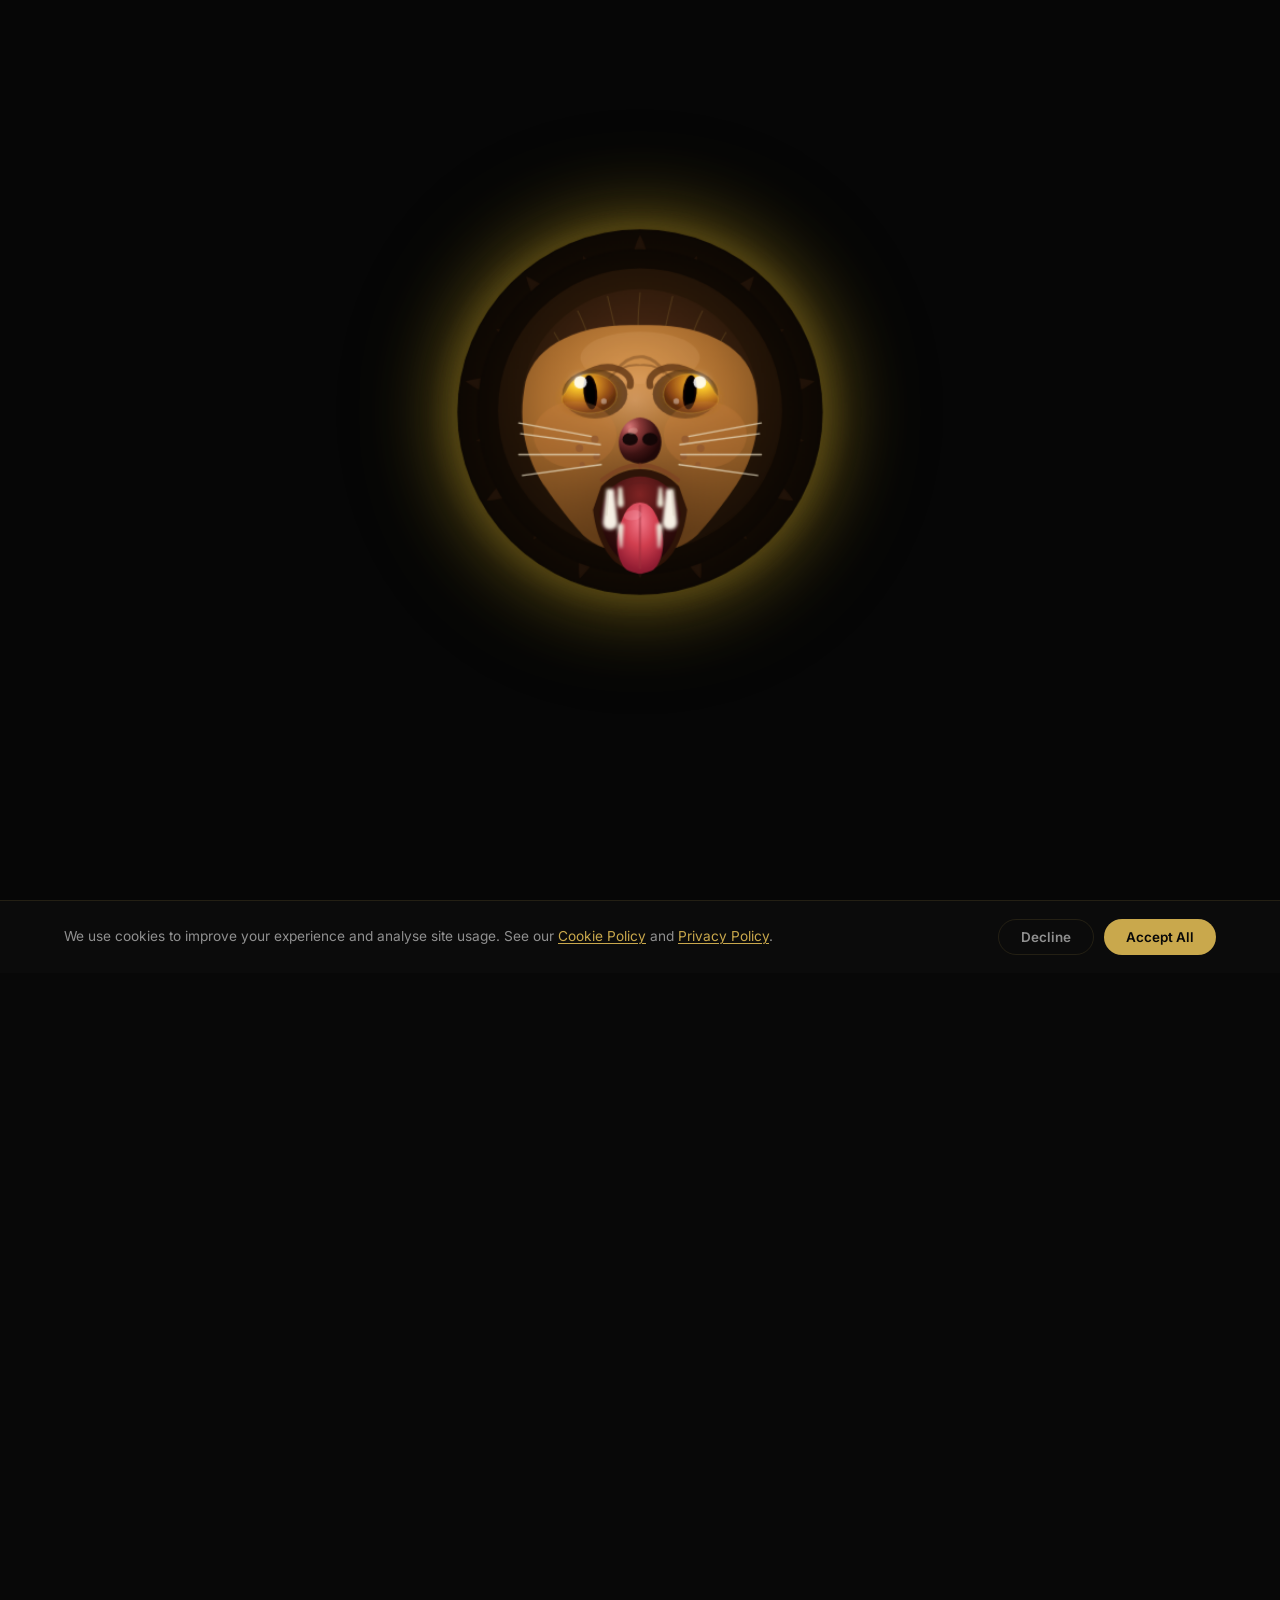
==== index.html @ fd982fbf "Replace loader with GSAP-animated SVG lion illustration - New 500×500 SVG lion: almond-shaped eyes w" ====
﻿<!DOCTYPE html>
<html lang="en">
<head>
  <meta charset="UTF-8"/>
  <meta name="viewport" content="width=device-width, initial-scale=1.0"/>
  <meta name="description" content="Leone Nero S.r.l. — Premium software house. We build desktop software, mobile apps, and games that define the digital frontier."/>
  <meta name="keywords" content="Leone Nero, software company, mobile apps, games, desktop software, Italy"/>
  <meta name="author" content="Leone Nero S.r.l."/>
  <meta property="og:title"        content="Leone Nero S.r.l. — Software · Apps · Games"/>
  <meta property="og:description"  content="We build software that roars. Desktop, mobile, and game releases."/>
  <meta property="og:type"         content="website"/>
  <meta property="og:image"        content="og-image.svg"/>
  <meta property="og:image:width"  content="1200"/>
  <meta property="og:image:height" content="630"/>
  <meta name="twitter:card"        content="summary_large_image"/>
  <meta name="twitter:title"       content="Leone Nero S.r.l. — Software · Apps · Games"/>
  <meta name="twitter:description" content="We build software that roars."/>
  <meta name="twitter:image"       content="og-image.svg"/>

  <title>Leone Nero S.r.l. — Software · Apps · Games</title>

  <link rel="preconnect" href="https://fonts.googleapis.com"/>
  <link rel="preconnect" href="https://fonts.gstatic.com" crossorigin/>
  <link href="https://fonts.googleapis.com/css2?family=Playfair+Display:wght@400;600;700;900&family=Inter:wght@300;400;500;600;700&display=swap" rel="stylesheet"/>

  <link rel="stylesheet" href="css/style.css"/>

  <!-- Favicon -->
  <link rel="icon" type="image/svg+xml" href="favicon.svg"/>
  <link rel="icon" type="image/svg+xml" sizes="any" href="favicon.svg"/>
</head>
<body>

<!-- LOADER -->
<div id="loader" role="status" aria-label="Loading Leone Nero">

  <svg class="loader-lion" viewBox="0 0 500 500" xmlns="http://www.w3.org/2000/svg" aria-hidden="true">
    <defs>
      <!-- Glow filters -->
      <filter id="lf-eye-glow" x="-80%" y="-80%" width="260%" height="260%">
        <feGaussianBlur stdDeviation="4.5" result="b"/>
        <feMerge><feMergeNode in="b"/><feMergeNode in="SourceGraphic"/></feMerge>
      </filter>
      <filter id="lf-soft" x="-25%" y="-25%" width="150%" height="150%">
        <feGaussianBlur stdDeviation="2"/>
      </filter>

      <!-- Gradients -->
      <radialGradient id="lf-aura" cx="50%" cy="50%" r="50%">
        <stop offset="0%"   stop-color="#c9a84c" stop-opacity="0.38"/>
        <stop offset="100%" stop-color="#c9a84c" stop-opacity="0"/>
      </radialGradient>
      <radialGradient id="lf-mane1" cx="50%" cy="50%" r="52%">
        <stop offset="50%"  stop-color="#1c1005"/>
        <stop offset="100%" stop-color="#0c0703"/>
      </radialGradient>
      <radialGradient id="lf-mane2" cx="50%" cy="44%" r="54%">
        <stop offset="0%"   stop-color="#3c2212"/>
        <stop offset="62%"  stop-color="#2a1808"/>
        <stop offset="100%" stop-color="#1c1006"/>
      </radialGradient>
      <radialGradient id="lf-mane3" cx="50%" cy="42%" r="55%">
        <stop offset="0%"   stop-color="#5e3418"/>
        <stop offset="54%"  stop-color="#3e2210"/>
        <stop offset="100%" stop-color="#261608"/>
      </radialGradient>
      <radialGradient id="lf-face" cx="48%" cy="33%" r="62%">
        <stop offset="0%"   stop-color="#dfa264"/>
        <stop offset="28%"  stop-color="#ca8840"/>
        <stop offset="65%"  stop-color="#a86c2e"/>
        <stop offset="100%" stop-color="#7e5020"/>
      </radialGradient>
      <radialGradient id="lf-face-bot" cx="50%" cy="78%" r="55%">
        <stop offset="0%"   stop-color="rgba(20,5,0,0.68)"/>
        <stop offset="100%" stop-color="rgba(20,5,0,0)"/>
      </radialGradient>
      <radialGradient id="lf-el" cx="30%" cy="26%" r="74%" gradientUnits="objectBoundingBox">
        <stop offset="0%"   stop-color="#ffea5a"/>
        <stop offset="20%"  stop-color="#f5c02a"/>
        <stop offset="52%"  stop-color="#ca821e"/>
        <stop offset="82%"  stop-color="#8e4816"/>
        <stop offset="100%" stop-color="#602e0c"/>
      </radialGradient>
      <radialGradient id="lf-er" cx="70%" cy="26%" r="74%" gradientUnits="objectBoundingBox">
        <stop offset="0%"   stop-color="#ffea5a"/>
        <stop offset="20%"  stop-color="#f5c02a"/>
        <stop offset="52%"  stop-color="#ca821e"/>
        <stop offset="82%"  stop-color="#8e4816"/>
        <stop offset="100%" stop-color="#602e0c"/>
      </radialGradient>
      <radialGradient id="lf-nose" cx="26%" cy="20%" r="80%">
        <stop offset="0%"   stop-color="#d87878"/>
        <stop offset="30%"  stop-color="#8c3a3a"/>
        <stop offset="72%"  stop-color="#3e1414"/>
        <stop offset="100%" stop-color="#200808"/>
      </radialGradient>
      <radialGradient id="lf-mouth" cx="50%" cy="20%" r="76%">
        <stop offset="0%"   stop-color="#802424"/>
        <stop offset="55%"  stop-color="#3c1010"/>
        <stop offset="100%" stop-color="#1e0606"/>
      </radialGradient>
      <radialGradient id="lf-tongue" cx="50%" cy="26%" r="70%">
        <stop offset="0%"   stop-color="#f47a8a"/>
        <stop offset="50%"  stop-color="#d24050"/>
        <stop offset="100%" stop-color="#901c32"/>
      </radialGradient>

      <!-- Single spike template centred on (0,0), tip pointing up -->
      <path id="ln-sp" d="M0,-196 C-11,-174 -15,-148 0,-122 C15,-148 11,-174 0,-196 Z"/>
      <!-- Shorter alternate spike -->
      <path id="ln-sp2" d="M0,-184 C-9,-164 -12,-140 0,-116 C12,-140 9,-164 0,-184 Z"/>
    </defs>

    <!-- ── AURA ── -->
    <ellipse class="ln-aura" cx="250" cy="252" rx="238" ry="230" fill="url(#lf-aura)"/>

    <!-- ── MANE OUTER DARK ── -->
    <circle class="ln-md" cx="250" cy="250" r="202" fill="url(#lf-mane1)"/>

    <!-- ── SPIKES (18 × alternating tall/short) ── -->
    <g class="ln-spikes" fill="#201208">
      <use href="#ln-sp"  transform="translate(250,250) rotate(0)"/>
      <use href="#ln-sp2" transform="translate(250,250) rotate(20)"/>
      <use href="#ln-sp"  transform="translate(250,250) rotate(40)"/>
      <use href="#ln-sp2" transform="translate(250,250) rotate(60)"/>
      <use href="#ln-sp"  transform="translate(250,250) rotate(80)"/>
      <use href="#ln-sp2" transform="translate(250,250) rotate(100)"/>
      <use href="#ln-sp"  transform="translate(250,250) rotate(120)"/>
      <use href="#ln-sp2" transform="translate(250,250) rotate(140)"/>
      <use href="#ln-sp"  transform="translate(250,250) rotate(160)"/>
      <use href="#ln-sp2" transform="translate(250,250) rotate(180)"/>
      <use href="#ln-sp"  transform="translate(250,250) rotate(200)"/>
      <use href="#ln-sp2" transform="translate(250,250) rotate(220)"/>
      <use href="#ln-sp"  transform="translate(250,250) rotate(240)"/>
      <use href="#ln-sp2" transform="translate(250,250) rotate(260)"/>
      <use href="#ln-sp"  transform="translate(250,250) rotate(280)"/>
      <use href="#ln-sp2" transform="translate(250,250) rotate(300)"/>
      <use href="#ln-sp"  transform="translate(250,250) rotate(320)"/>
      <use href="#ln-sp2" transform="translate(250,250) rotate(340)"/>
    </g>

    <!-- ── MANE LAYERS ── -->
    <circle class="ln-mb" cx="250" cy="250" r="180" fill="url(#lf-mane1)"/>
    <circle class="ln-mm" cx="250" cy="248" r="157" fill="url(#lf-mane2)"/>
    <circle class="ln-mi" cx="250" cy="246" r="132" fill="url(#lf-mane3)"/>

    <!-- Mane fur strokes -->
    <g opacity="0.2" stroke="#c9a84c" stroke-width="1.2" fill="none" stroke-linecap="round">
      <path d="M250,118 C249,131 247,146 248,158"/><path d="M286,122 C283,135 279,150 277,162"/>
      <path d="M319,138 C313,150 307,164 305,176"/><path d="M345,162 C338,173 331,187 330,200"/>
      <path d="M214,122 C217,135 221,150 223,162"/><path d="M181,138 C187,150 193,164 195,176"/>
      <path d="M155,162 C162,173 169,186 170,199"/>
    </g>

    <!-- ── FACE ── -->
    <path class="ln-face"
      d="M250,154 C320,151 372,178 378,224 C386,272 371,310 354,334 C342,352 326,372 313,386 C301,397 280,407 250,407 C220,407 199,397 187,386 C174,372 158,352 146,334 C129,310 114,272 122,224 C128,178 180,151 250,154 Z"
      fill="url(#lf-face)"/>
    <!-- Face bottom shadow -->
    <path
      d="M250,154 C320,151 372,178 378,224 C386,272 371,310 354,334 C342,352 326,372 313,386 C301,397 280,407 250,407 C220,407 199,397 187,386 C174,372 158,352 146,334 C129,310 114,272 122,224 C128,178 180,151 250,154 Z"
      fill="url(#lf-face-bot)" opacity="0.65"/>
    <!-- Forehead highlight -->
    <ellipse cx="250" cy="190" rx="66" ry="29" fill="#e8b07c" opacity="0.17"/>

    <!-- ── ROAR WRINKLES ── -->
    <g fill="none" stroke="#7c4e24" stroke-linecap="round" opacity="0.5">
      <path d="M224,204 C232,193 243,188 254,189 C264,191 272,198 276,206" stroke-width="3.5"/>
      <path d="M215,213 C225,202 237,197 249,198" stroke-width="2.2"/>
      <path d="M285,213 C275,202 263,197 251,198" stroke-width="2.2"/>
    </g>

    <!-- ── BROW RIDGES ── -->
    <path d="M178,218 C191,203 210,198 224,202 C236,206 241,213 239,221"
          fill="none" stroke="#6a3e1a" stroke-width="7.5" stroke-linecap="round" opacity="0.88"/>
    <path d="M322,218 C309,203 290,198 276,202 C264,206 259,213 261,221"
          fill="none" stroke="#6a3e1a" stroke-width="7.5" stroke-linecap="round" opacity="0.88"/>

    <!-- ── EYE SOCKETS ── -->
    <ellipse cx="200" cy="230" rx="36" ry="27" fill="#4e2e16" opacity="0.72"/>
    <ellipse cx="300" cy="230" rx="36" ry="27" fill="#4e2e16" opacity="0.72"/>

    <!-- ── LEFT EYE (almond) ── -->
    <g class="ln-eye-l" filter="url(#lf-eye-glow)">
      <path d="M168,228 C175,211 189,205 204,209 C220,213 228,226 222,239 C215,250 197,254 180,249 C163,244 160,236 168,228 Z"
            fill="url(#lf-el)"/>
      <ellipse cx="195" cy="228" rx="7.5" ry="19" fill="#080300" transform="rotate(-6,195,228)"/>
      <ellipse cx="195" cy="228" rx="4.5" ry="15" fill="#040100" transform="rotate(-6,195,228)"/>
      <path d="M168,228 C175,211 189,205 204,209 C220,213 228,226 222,239 C215,250 197,254 180,249 C163,244 160,236 168,228 Z"
            fill="none" stroke="#ffd848" stroke-width="0.8" opacity="0.35"/>
      <circle cx="184" cy="217" r="7" fill="rgba(255,255,255,0.86)"/>
      <circle cx="210" cy="238" r="3.2" fill="rgba(255,255,255,0.38)"/>
    </g>

    <!-- ── RIGHT EYE (almond) ── -->
    <g class="ln-eye-r" filter="url(#lf-eye-glow)">
      <path d="M332,228 C325,211 311,205 296,209 C280,213 272,226 278,239 C285,250 303,254 320,249 C337,244 340,236 332,228 Z"
            fill="url(#lf-er)"/>
      <ellipse cx="305" cy="228" rx="7.5" ry="19" fill="#080300" transform="rotate(6,305,228)"/>
      <ellipse cx="305" cy="228" rx="4.5" ry="15" fill="#040100" transform="rotate(6,305,228)"/>
      <path d="M332,228 C325,211 311,205 296,209 C280,213 272,226 278,239 C285,250 303,254 320,249 C337,244 340,236 332,228 Z"
            fill="none" stroke="#ffd848" stroke-width="0.8" opacity="0.35"/>
      <circle cx="316" cy="217" r="7" fill="rgba(255,255,255,0.86)"/>
      <circle cx="290" cy="238" r="3.2" fill="rgba(255,255,255,0.38)"/>
    </g>

    <!-- ── CHEEK POUCHES ── -->
    <ellipse cx="178" cy="275" rx="46" ry="37" fill="#cc8040" opacity="0.26"/>
    <ellipse cx="322" cy="275" rx="46" ry="37" fill="#cc8040" opacity="0.26"/>

    <!-- Whisker follicle spots -->
    <g fill="#8e5630" opacity="0.68">
      <circle cx="200" cy="280" r="4.2"/><circle cx="183" cy="290" r="4.2"/>
      <circle cx="202" cy="299" r="3.8"/><circle cx="186" cy="308" r="3"/>
      <circle cx="300" cy="280" r="4.2"/><circle cx="317" cy="290" r="4.2"/>
      <circle cx="298" cy="299" r="3.8"/><circle cx="314" cy="308" r="3"/>
    </g>

    <!-- ── NOSE ── -->
    <path class="ln-nose"
      d="M228,274 C232,263 239,257 250,256 C261,257 268,263 272,274 C276,285 272,297 266,302 C261,305 250,308 250,308 C250,308 239,305 234,302 C228,297 224,285 228,274 Z"
      fill="url(#lf-nose)"/>
    <ellipse cx="239" cy="280" rx="8.5" ry="7" fill="#120606" opacity="0.96"/>
    <ellipse cx="261" cy="280" rx="8.5" ry="7" fill="#120606" opacity="0.96"/>
    <ellipse cx="242" cy="271" rx="5.5" ry="3.5" fill="rgba(255,220,200,0.26)" transform="rotate(-10,242,271)"/>

    <!-- ── PHILTRUM ── -->
    <line x1="250" y1="308" x2="250" y2="325" stroke="#8a4426" stroke-width="3.2" stroke-linecap="round" opacity="0.58"/>

    <!-- ── UPPER LIP ── -->
    <path d="M208,325 C224,313 238,308 250,309 C262,308 276,313 292,325"
          fill="none" stroke="#7e4222" stroke-width="4.8" stroke-linecap="round" opacity="0.68"/>

    <!-- ── JAW (outer) ── -->
    <path class="ln-jaw"
      d="M207,332 C218,320 233,313 250,313 C267,313 282,320 293,332 L302,358 C299,384 289,408 274,418 C267,424 250,428 250,428 C250,428 233,424 226,418 C211,408 201,384 198,358 Z"
      fill="#2e1408"/>

    <!-- Mouth interior -->
    <path
      d="M213,339 C224,327 236,321 250,321 C264,321 276,327 287,339 L295,362 C292,385 283,406 268,415 C263,418 250,422 250,422 C250,422 237,418 232,415 C217,406 208,385 205,362 Z"
      fill="url(#lf-mouth)"/>

    <!-- Palate ridge -->
    <path d="M220,341 C228,333 238,328 250,328 C262,328 272,333 280,341"
          fill="none" stroke="#601e1e" stroke-width="2" opacity="0.52"/>

    <!-- ── UPPER TEETH ── -->
    <path class="ln-tooth" d="M213,335 L209,372 C209,377 212.5,380 217,380 C221.5,380 225,377 225,372 L221,335 Z" fill="#f6f0e4" filter="url(#lf-soft)"/>
    <line x1="215" y1="337" x2="213" y2="364" stroke="#d8d0bc" stroke-width="1.8" stroke-linecap="round" opacity="0.5"/>
    <path class="ln-tooth" d="M226,333 L225,351 C225,354 226.5,355.5 228.5,355.5 C230.5,355.5 232,354 232,351 L230,333 Z" fill="#eeead8" filter="url(#lf-soft)"/>
    <path class="ln-tooth" d="M274,333 L276,351 C276,354 274.5,355.5 272.5,355.5 C270.5,355.5 269,354 269,351 L271,333 Z" fill="#eeead8" filter="url(#lf-soft)"/>
    <path class="ln-tooth" d="M287,335 L291,372 C291,377 287.5,380 283,380 C278.5,380 275,377 275,372 L279,335 Z" fill="#f6f0e4" filter="url(#lf-soft)"/>
    <line x1="285" y1="337" x2="287" y2="364" stroke="#d8d0bc" stroke-width="1.8" stroke-linecap="round" opacity="0.5"/>

    <!-- ── TONGUE ── -->
    <path class="ln-tongue"
      d="M227,378 C232,360 239,350 250,350 C261,350 268,360 273,378 C279,398 273,418 265,424 C260,427 250,429 250,429 C250,429 240,427 235,424 C227,418 221,398 227,378 Z"
      fill="url(#lf-tongue)"/>
    <line x1="250" y1="354" x2="250" y2="422" stroke="#a02e3c" stroke-width="3" stroke-linecap="round" opacity="0.48"/>
    <ellipse cx="242" cy="364" rx="10" ry="5.5" fill="rgba(255,190,205,0.22)" transform="rotate(-8,242,364)"/>

    <!-- ── LOWER TEETH ── -->
    <path class="ln-tooth" d="M228,400 L225,376 C225,374 226.5,373 228.5,373 C230.5,373 232,374 232,376 L230,400 Z" fill="#ece6d8" opacity="0.88" filter="url(#lf-soft)"/>
    <path class="ln-tooth" d="M272,400 L275,376 C275,374 273.5,373 271.5,373 C269.5,373 268,374 268,376 L270,400 Z" fill="#ece6d8" opacity="0.88" filter="url(#lf-soft)"/>

    <!-- ── WHISKERS ── -->
    <g class="ln-whiskers" stroke="rgba(238,228,202,0.74)" stroke-width="1.6" stroke-linecap="round" fill="none">
      <line x1="206" y1="286" x2="118" y2="274"/>
      <line x1="205" y1="297" x2="116" y2="297"/>
      <line x1="207" y1="308" x2="120" y2="320"/>
      <line x1="196" y1="277" x2="116" y2="262"/>
      <line x1="294" y1="286" x2="382" y2="274"/>
      <line x1="295" y1="297" x2="384" y2="297"/>
      <line x1="293" y1="308" x2="380" y2="320"/>
      <line x1="304" y1="277" x2="384" y2="262"/>
    </g>
  </svg>

  <div class="loader-brand" aria-hidden="true">
    <span class="loader-brand-name">LEONE NERO</span>
    <span class="loader-brand-srl">S &nbsp;&middot;&nbsp; R &nbsp;&middot;&nbsp; L &nbsp;&middot;</span>
  </div>

</div>
<!-- COOKIE CONSENT BANNER -->
<div id="cookie-banner" role="dialog" aria-label="Cookie consent">
  <p class="cb-text" data-i18n-key="cookie.text" data-i18n-html>
    We use cookies to improve your experience and analyse site usage. See our
    <a href="cookies.html">Cookie Policy</a> and <a href="privacy.html">Privacy Policy</a>.
  </p>
  <div class="cb-actions">
    <button class="cb-btn cb-decline" id="cb-decline" data-i18n-key="cookie.decline">Decline</button>
    <button class="cb-btn cb-accept"  id="cb-accept"  data-i18n-key="cookie.accept">Accept All</button>
  </div>
</div>

<!-- SITE WRAPPER -->
<div id="site-wrap">

  <!-- NAVBAR -->
  <nav id="navbar" role="navigation" aria-label="Main navigation">
    <a href="index.html" class="nav-logo" aria-label="Leone Nero home">
      <svg class="nav-logo-icon" viewBox="0 0 80 80" fill="none" xmlns="http://www.w3.org/2000/svg" aria-hidden="true">
        <g fill="#c9a84c" opacity="0.85">
          <polygon points="40,4  36,20 40,17 44,20"/>
          <polygon points="58,8  50,22 53,19 56,22"/>
          <polygon points="71,21 58,30 60,27 63,30"/>
          <polygon points="76,38 61,40 63,43 60,46"/>
          <polygon points="71,56 59,50 60,54 57,57"/>
          <polygon points="57,68 50,55 53,58 50,61"/>
          <polygon points="40,72 36,56 40,59 44,56"/>
          <polygon points="23,68 30,55 27,58 30,61"/>
          <polygon points="9,56  21,50 20,54 17,57"/>
          <polygon points="4,38  19,40 17,43 20,46"/>
          <polygon points="9,21  22,30 20,27 17,30"/>
          <polygon points="22,8  30,22 27,19 24,22"/>
        </g>
        <circle cx="40" cy="40" r="26" fill="#1a1005"/>
        <ellipse cx="40" cy="42" rx="20" ry="22" fill="#231506"/>
        <ellipse cx="33" cy="37" rx="4.5" ry="3.5" fill="#c9a84c"/>
        <ellipse cx="47" cy="37" rx="4.5" ry="3.5" fill="#c9a84c"/>
        <ellipse cx="33" cy="37" rx="2.2" ry="3.0" fill="#080400"/>
        <ellipse cx="47" cy="37" rx="2.2" ry="3.0" fill="#080400"/>
        <circle  cx="32" cy="36" r="1"   fill="rgba(255,255,255,0.5)"/>
        <circle  cx="46" cy="36" r="1"   fill="rgba(255,255,255,0.5)"/>
        <path d="M37,47 C38,44 42,44 43,47 C44,50 42,52 40,52 C38,52 36,50 37,47Z" fill="#1e0800"/>
        <path d="M32,54 C35,60 45,60 48,54 L46,52 C43,57 37,57 34,52 Z" fill="#0a0000"/>
        <path d="M35,53 L36,58 L38,53" fill="rgba(235,230,215,0.9)"/>
        <path d="M42,53 L43,58 L45,53" fill="rgba(235,230,215,0.9)"/>
        <circle cx="40" cy="40" r="26" fill="none" stroke="#c9a84c" stroke-width="0.8" opacity="0.3"/>
      </svg>
      <div class="nav-logo-text">
        <span class="nav-logo-name">LEONE NERO</span>
        <span class="nav-logo-srl">S.r.l.</span>
      </div>
    </a>

    <ul class="nav-links" role="list">
      <li><a href="#hero"     data-i18n-key="nav.home">Home</a></li>
      <li><a href="#services" data-i18n-key="nav.services">Services</a></li>
      <li><a href="#projects" data-i18n-key="nav.projects">Projects</a></li>
      <li><a href="#about"    data-i18n-key="nav.about">About</a></li>
      <li><a href="#contact" class="btn-nav-cta" data-i18n-key="nav.contact.cta">Contact Us</a></li>
    </ul>

    <button id="lang-toggle" class="lang-toggle" aria-label="Switch language">
      <span class="lang-flag" aria-hidden="true">🌐</span>
      <span class="lang-label">IT</span>
    </button>

    <button id="nav-burger" class="nav-burger" aria-label="Toggle menu" aria-expanded="false">
      <span></span><span></span><span></span>
    </button>
  </nav>

  <!-- Mobile nav -->
  <nav id="mobile-nav" aria-label="Mobile navigation">
    <a href="#hero"     data-i18n-key="nav.home">Home</a>
    <a href="#services" data-i18n-key="nav.services">Services</a>
    <a href="#projects" data-i18n-key="nav.projects">Projects</a>
    <a href="#about"    data-i18n-key="nav.about">About</a>
    <a href="#contact"  data-i18n-key="nav.contact.cta">Contact Us</a>
  </nav>

  <!-- ================================================================
       HERO
  ================================================================ -->
  <section id="hero" aria-label="Hero">
    <div class="hero-grid-bg" aria-hidden="true"></div>
    <div class="hero-glow-bg"  aria-hidden="true"></div>

    <div class="hero-badge">
      <span class="hero-badge-dot" aria-hidden="true"></span>
      <span data-i18n-key="hero.badge">Crafting the Future of Software</span>
    </div>

    <h1 class="hero-title">
      <span data-i18n-key="hero.line1">We Build Software</span><br/>
      <span class="gold-text" data-i18n-key="hero.line2">That Roars.</span>
    </h1>

    <p class="hero-sub" data-i18n-key="hero.sub">
      Leone Nero S.r.l. delivers precision-engineered desktop software, mobile
      applications, and immersive mobile games — products that leave a mark.
    </p>

    <div class="hero-btns">
      <a href="#projects" class="btn btn-primary">
        <span data-i18n-key="hero.btn.work">View Our Work</span>
        <svg width="16" height="16" viewBox="0 0 24 24" fill="none" stroke="currentColor" stroke-width="2.5"><path d="M5 12h14M12 5l7 7-7 7"/></svg>
      </a>
      <a href="#contact" class="btn btn-outline" data-i18n-key="hero.btn.contact">Get in Touch</a>
    </div>

    <div class="hero-scroll" aria-hidden="true">
      <div class="hero-scroll-line"></div>
      <span data-i18n-key="hero.scroll">Scroll</span>
    </div>
  </section>

  <!-- ================================================================
       STATS
  ================================================================ -->
  <section id="stats" class="section" aria-label="Company statistics">
    <div class="stats-row">
      <div class="stat-item reveal delay-1">
        <span class="stat-num" data-target="7">0</span>
        <span class="stat-lbl" data-i18n-key="stats.products">Products Released</span>
      </div>
      <div class="stat-item reveal delay-2">
        <span class="stat-num" data-target="200000">0</span>
        <span class="stat-lbl" data-i18n-key="stats.users">Active Users</span>
      </div>
      <div class="stat-item reveal delay-3">
        <span class="stat-num" data-target="4.8">0</span>
        <span class="stat-lbl" data-i18n-key="stats.rating">Average App Rating</span>
      </div>
      <div class="stat-item reveal delay-4">
        <span class="stat-num" data-target="3">0</span>
        <span class="stat-lbl" data-i18n-key="stats.years">Years of Excellence</span>
      </div>
    </div>
  </section>

  <!-- ================================================================
       SERVICES
  ================================================================ -->
  <section id="services" class="section" aria-labelledby="services-title">
    <div class="section-inner">
      <div class="section-header">
        <p class="s-label" data-i18n-key="svc.label">What We Do</p>
        <h2 id="services-title" class="s-title" data-i18n-key="svc.title">Built With Purpose.<br/>Shipped With Pride.</h2>
        <p class="s-desc" data-i18n-key="svc.desc">From enterprise desktop suites to hit mobile games — we cover the full spectrum of modern software.</p>
        <div class="s-rule"></div>
      </div>

      <div class="services-grid">
        <div class="service-card reveal delay-1">
          <div class="service-ico" aria-hidden="true">🖥️</div>
          <h3 class="service-title" data-i18n-key="svc.desktop.title">Desktop Software</h3>
          <p class="service-desc" data-i18n-key="svc.desktop.desc">High-performance native applications for Windows and macOS. We engineer productivity tools, security suites, and professional utilities built to enterprise standards.</p>
        </div>
        <div class="service-card reveal delay-2">
          <div class="service-ico" aria-hidden="true">📱</div>
          <h3 class="service-title" data-i18n-key="svc.mobile.title">Mobile Applications</h3>
          <p class="service-desc" data-i18n-key="svc.mobile.desc">Beautiful, fast iOS and Android apps from scratch. We handle design, engineering, and App Store / Google Play submission — end to end.</p>
        </div>
        <div class="service-card reveal delay-3">
          <div class="service-ico" aria-hidden="true">🎮</div>
          <h3 class="service-title" data-i18n-key="svc.games.title">Mobile Games</h3>
          <p class="service-desc" data-i18n-key="svc.games.desc">Immersive mobile gaming experiences with polished visuals, tight mechanics, and live-ops support. We build games people actually play.</p>
        </div>
        <div class="service-card reveal delay-4">
          <div class="service-ico" aria-hidden="true">☁️</div>
          <h3 class="service-title" data-i18n-key="svc.cloud.title">Cloud &amp; Backend</h3>
          <p class="service-desc" data-i18n-key="svc.cloud.desc">Scalable API infrastructure, cloud deployments, and backend systems that power our products and client platforms around the clock.</p>
        </div>
        <div class="service-card reveal delay-5">
          <div class="service-ico" aria-hidden="true">🔐</div>
          <h3 class="service-title" data-i18n-key="svc.security.title">Security Software</h3>
          <p class="service-desc" data-i18n-key="svc.security.desc">Enterprise-grade data protection tools — encryption, access control, and compliance dashboards built to the strictest industry standards.</p>
        </div>
        <div class="service-card reveal delay-6">
          <div class="service-ico" aria-hidden="true">🚀</div>
          <h3 class="service-title" data-i18n-key="svc.consult.title">Software Consulting</h3>
          <p class="service-desc" data-i18n-key="svc.consult.desc">Architecture audits, performance optimization, and strategic roadmap planning for teams that demand the highest quality deliverables.</p>
        </div>
      </div>
    </div>
  </section>

  <!-- ================================================================
       PROJECTS
  ================================================================ -->
  <section id="projects" class="section" aria-labelledby="projects-title">
    <div class="section-inner">
      <div class="section-header">
        <p class="s-label" data-i18n-key="proj.label">Our Portfolio</p>
        <h2 id="projects-title" class="s-title" data-i18n-key="proj.title">Products We've Shipped</h2>
        <p class="s-desc" data-i18n-key="proj.desc">Click any project to explore — real products, real users, real impact.</p>
        <div class="s-rule"></div>
      </div>

      <div class="projects-grid">

        <!-- KAIROS -->
        <article class="project-card reveal delay-1">
          <div class="app-card-header" style="background:linear-gradient(135deg,#0a0520 0%,#1a0a42 100%)">
            <div class="app-header-glow" aria-hidden="true"></div>
            <div class="app-header-lines" aria-hidden="true"></div>
            <a href="https://github.com/markusmuellner13-gif/KAIROS" target="_blank" rel="noopener" class="app-icon-btn" aria-label="Open KAIROS on GitHub">
              <div class="app-icon" style="background:linear-gradient(135deg,#2a1060,#5530a0)">
                <svg width="46" height="46" viewBox="0 0 48 48" fill="none" aria-hidden="true">
                  <circle cx="24" cy="24" r="19" fill="none" stroke="rgba(136,85,255,0.45)" stroke-width="1.2"/>
                  <path d="M6 24 Q24 10 42 24 Q24 38 6 24Z" fill="rgba(136,85,255,0.18)" stroke="#8855ff" stroke-width="1.4"/>
                  <circle cx="24" cy="24" r="7" fill="#8855ff" opacity="0.75"/>
                  <circle cx="24" cy="24" r="3.2" fill="#c9a84c"/>
                  <circle cx="24" cy="24" r="1.2" fill="white" opacity="0.9"/>
                  <line x1="3"  y1="24" x2="10" y2="24" stroke="#8855ff" stroke-width="1.5" stroke-linecap="round"/>
                  <line x1="38" y1="24" x2="45" y2="24" stroke="#8855ff" stroke-width="1.5" stroke-linecap="round"/>
                  <circle cx="3"  cy="24" r="1.8" fill="#8855ff"/>
                  <circle cx="45" cy="24" r="1.8" fill="#8855ff"/>
                </svg>
              </div>
            </a>
            <div class="app-plat-row">
              <span class="app-plat-badge">iOS</span>
              <span class="app-plat-badge">Android</span>
              <span class="app-plat-badge">Expo</span>
            </div>
          </div>
          <div class="project-body">
            <p class="project-cat" data-i18n-key="proj.kairos.cat">Mobile App</p>
            <h3 class="project-name">KAIROS</h3>
            <p class="project-desc" data-i18n-key="proj.kairos.desc">A full-featured personal assistant for your phone — dark, futuristic, and faith-aware. Built with React Native &amp; Expo with voice intelligence and a deeply personal UX.</p>
            <div class="project-tags">
              <span class="project-tag">React Native</span>
              <span class="project-tag">TypeScript</span>
              <span class="project-tag">Expo</span>
              <span class="project-tag">AI</span>
            </div>
            <div class="store-badges">
              <span class="store-badge store-badge--disabled" aria-label="App Store — Coming Soon">
                <svg class="store-badge-ico" viewBox="0 0 24 24" fill="currentColor" aria-hidden="true"><path d="M18.71 19.5c-.83 1.24-1.71 2.45-3.05 2.47-1.34.03-1.77-.79-3.29-.79-1.53 0-2 .77-3.27.82-1.31.05-2.3-1.32-3.14-2.53C4.25 17 2.94 12.45 4.7 9.39c.87-1.52 2.43-2.48 4.12-2.51 1.28-.02 2.5.87 3.29.87.78 0 2.26-1.07 3.8-.91.65.03 2.47.26 3.64 1.98-.09.06-2.17 1.28-2.15 3.81.03 3.02 2.65 4.03 2.68 4.04-.03.07-.42 1.44-1.38 2.83M13 3.5c.73-.83 1.94-1.46 2.94-1.5.13 1.17-.34 2.35-1.04 3.19-.69.85-1.83 1.51-2.95 1.42-.15-1.15.41-2.35 1.05-3.11z"/></svg>
                <div class="store-badge-text">
                  <span class="store-badge-sub" data-i18n-key="proj.store.soon">Coming Soon on</span>
                  <span class="store-badge-name">App Store</span>
                </div>
              </span>
              <span class="store-badge store-badge--disabled" aria-label="Google Play — Coming Soon">
                <svg class="store-badge-ico" viewBox="0 0 24 24" fill="currentColor" aria-hidden="true"><path d="M3.18 23.76c.29.17.62.24.95.2L15.5 12 4.13.04a1.5 1.5 0 00-.95.2C2.6.58 2.25 1.12 2.25 1.88v20.24c0 .76.35 1.3.93 1.64zm13.3-13.37l2.59 2.61-10.9 6.12 8.31-8.73zm2.37-4.56L5.76 2.72l8.93 8.93 3.75-2.81-.59-.01zm1.43 1.14L18.8 9.44l-1.2.9 1.2 1.66 2.48 2.5c.71-.52 1.2-1.26 1.2-2.03v-.5c0-.77-.49-1.51-1.2-2.03z"/></svg>
                <div class="store-badge-text">
                  <span class="store-badge-sub" data-i18n-key="proj.store.soon">Coming Soon on</span>
                  <span class="store-badge-name">Google Play</span>
                </div>
              </span>
            </div>
            <a href="https://github.com/markusmuellner13-gif/KAIROS" target="_blank" rel="noopener" class="project-cta-btn" aria-label="View KAIROS on GitHub">
              <span class="project-cta-ico" style="background:rgba(136,85,255,0.2)">
                <svg width="14" height="14" viewBox="0 0 24 24" fill="currentColor" aria-hidden="true"><path d="M12 2C6.477 2 2 6.484 2 12.017c0 4.425 2.865 8.18 6.839 9.504.5.092.682-.217.682-.483 0-.237-.008-.868-.013-1.703-2.782.605-3.369-1.343-3.369-1.343-.454-1.158-1.11-1.466-1.11-1.466-.908-.62.069-.608.069-.608 1.003.07 1.531 1.032 1.531 1.032.892 1.53 2.341 1.088 2.91.832.092-.647.35-1.088.636-1.338-2.22-.253-4.555-1.113-4.555-4.951 0-1.093.39-1.988 1.029-2.688-.103-.253-.446-1.272.098-2.65 0 0 .84-.27 2.75 1.026A9.564 9.564 0 0112 6.844c.85.004 1.705.115 2.504.337 1.909-1.296 2.747-1.027 2.747-1.027.546 1.379.202 2.398.1 2.651.64.7 1.028 1.595 1.028 2.688 0 3.848-2.339 4.695-4.566 4.943.359.309.678.92.678 1.855 0 1.338-.012 2.419-.012 2.747 0 .268.18.58.688.482A10.019 10.019 0 0022 12.017C22 6.484 17.522 2 12 2z"/></svg>
              </span>
              <span data-i18n-key="proj.cta.github">View on GitHub</span>
              <svg class="project-cta-arrow" width="14" height="14" viewBox="0 0 24 24" fill="none" stroke="currentColor" stroke-width="2.5" aria-hidden="true"><path d="M5 12h14M12 5l7 7-7 7"/></svg>
            </a>
          </div>
        </article>

        <!-- Crossword Universe -->
        <article class="project-card reveal delay-2">
          <div class="app-card-header" style="background:linear-gradient(135deg,#050e25 0%,#0d2060 100%)">
            <div class="app-header-glow" aria-hidden="true"></div>
            <div class="app-header-lines" aria-hidden="true"></div>
            <a href="https://crosswords-orcin-omega.vercel.app" target="_blank" rel="noopener" class="app-icon-btn" aria-label="Open Crossword Universe">
              <div class="app-icon" style="background:linear-gradient(135deg,#1040a0,#2868e8)">
                <svg width="46" height="46" viewBox="0 0 48 48" fill="none" aria-hidden="true">
                  <rect x="4"  y="4"  width="13" height="13" rx="2" fill="#2a5fcf"/>
                  <rect x="19" y="4"  width="10" height="13" rx="2" fill="#c9a84c"/>
                  <rect x="31" y="4"  width="13" height="13" rx="2" fill="#2a5fcf"/>
                  <rect x="4"  y="19" width="13" height="10" rx="2" fill="#c9a84c"/>
                  <rect x="19" y="19" width="10" height="10" rx="2" fill="#1c3f9a"/>
                  <rect x="31" y="19" width="13" height="10" rx="2" fill="#2a5fcf"/>
                  <rect x="4"  y="31" width="13" height="13" rx="2" fill="#2a5fcf"/>
                  <rect x="19" y="31" width="10" height="13" rx="2" fill="#2a5fcf"/>
                  <rect x="31" y="31" width="13" height="13" rx="2" fill="#c9a84c"/>
                </svg>
              </div>
            </a>
            <div class="app-plat-row">
              <span class="app-plat-badge">Web</span>
              <span class="app-plat-badge">EN · DE</span>
            </div>
          </div>
          <div class="project-body">
            <p class="project-cat" data-i18n-key="proj.cw.cat">Browser Game</p>
            <h3 class="project-name">Crossword Universe</h3>
            <p class="project-desc" data-i18n-key="proj.cw.desc">Solve crosswords in English and German with points and levels. A polished word-puzzle experience built with TypeScript and deployed on Vercel.</p>
            <div class="project-tags">
              <span class="project-tag">TypeScript</span>
              <span class="project-tag">Vercel</span>
              <span class="project-tag">Multilingual</span>
            </div>
            <a href="https://crosswords-orcin-omega.vercel.app" target="_blank" rel="noopener" class="project-cta-btn" aria-label="Play Crossword Universe">
              <span class="project-cta-ico" style="background:rgba(42,95,207,0.25)">
                <svg width="14" height="14" viewBox="0 0 24 24" fill="none" stroke="currentColor" stroke-width="2.5" aria-hidden="true"><path d="M18 13v6a2 2 0 01-2 2H5a2 2 0 01-2-2V8a2 2 0 012-2h6"/><polyline points="15 3 21 3 21 9"/><line x1="10" y1="14" x2="21" y2="3"/></svg>
              </span>
              <span data-i18n-key="proj.cta.play">Play Now</span>
              <svg class="project-cta-arrow" width="14" height="14" viewBox="0 0 24 24" fill="none" stroke="currentColor" stroke-width="2.5" aria-hidden="true"><path d="M5 12h14M12 5l7 7-7 7"/></svg>
            </a>
          </div>
        </article>

        <!-- HoopBlitz -->
        <article class="project-card reveal delay-3">
          <div class="app-card-header" style="background:linear-gradient(135deg,#1a0800 0%,#3a1800 100%)">
            <div class="app-header-glow" aria-hidden="true"></div>
            <div class="app-header-lines" aria-hidden="true"></div>
            <a href="https://markusmuellner13-gif.github.io/hoopblitz/" target="_blank" rel="noopener" class="app-icon-btn" aria-label="Play HoopBlitz">
              <div class="app-icon" style="background:linear-gradient(135deg,#c85020,#e87030)">
                <svg width="46" height="46" viewBox="0 0 48 48" aria-hidden="true">
                  <circle cx="24" cy="24" r="19" fill="#c85020"/>
                  <circle cx="24" cy="24" r="19" fill="none" stroke="#7a2e08" stroke-width="1.5"/>
                  <path d="M24 5v38M5 24h38" stroke="#7a2e08" stroke-width="1.5"/>
                  <path d="M14 7 Q5 24 14 41" fill="none" stroke="#7a2e08" stroke-width="1.5"/>
                  <path d="M34 7 Q43 24 34 41" fill="none" stroke="#7a2e08" stroke-width="1.5"/>
                  <circle cx="24" cy="24" r="3.5" fill="none" stroke="#7a2e08" stroke-width="1.2"/>
                </svg>
              </div>
            </a>
            <div class="app-plat-row">
              <span class="app-plat-badge">Browser</span>
              <span class="app-plat-badge">GitHub Pages</span>
            </div>
          </div>
          <div class="project-body">
            <p class="project-cat" data-i18n-key="proj.hoop.cat">Browser Game</p>
            <h3 class="project-name">HoopBlitz</h3>
            <p class="project-desc" data-i18n-key="proj.hoop.desc">Fast-paced basketball browser game built in JavaScript. Jump into the action directly from your browser — no install required. Hosted on GitHub Pages.</p>
            <div class="project-tags">
              <span class="project-tag">JavaScript</span>
              <span class="project-tag">HTML5 Canvas</span>
              <span class="project-tag">GitHub Pages</span>
            </div>
            <a href="https://markusmuellner13-gif.github.io/hoopblitz/" target="_blank" rel="noopener" class="project-cta-btn" aria-label="Play HoopBlitz">
              <span class="project-cta-ico" style="background:rgba(200,80,32,0.22)">
                <svg width="14" height="14" viewBox="0 0 24 24" fill="none" stroke="currentColor" stroke-width="2.5" aria-hidden="true"><polygon points="5 3 19 12 5 21 5 3"/></svg>
              </span>
              <span data-i18n-key="proj.cta.play">Play Now</span>
              <svg class="project-cta-arrow" width="14" height="14" viewBox="0 0 24 24" fill="none" stroke="currentColor" stroke-width="2.5" aria-hidden="true"><path d="M5 12h14M12 5l7 7-7 7"/></svg>
            </a>
          </div>
        </article>

        <!-- A-Karting-Game -->
        <article class="project-card reveal delay-4">
          <div class="app-card-header" style="background:linear-gradient(135deg,#150000 0%,#300808 100%)">
            <div class="app-header-glow" aria-hidden="true"></div>
            <div class="app-header-lines" aria-hidden="true"></div>
            <a href="https://github.com/markusmuellner13-gif/A-karting-Game" target="_blank" rel="noopener" class="app-icon-btn" aria-label="View A-Karting-Game on GitHub">
              <div class="app-icon" style="background:linear-gradient(135deg,#8a0808,#cf2020)">
                <svg width="46" height="46" viewBox="0 0 48 48" aria-hidden="true">
                  <rect x="4"  y="4"  width="10" height="8" fill="white" rx="1"/>
                  <rect x="14" y="4"  width="10" height="8" fill="#1a1a1a" rx="1"/>
                  <rect x="24" y="4"  width="10" height="8" fill="white" rx="1"/>
                  <rect x="34" y="4"  width="10" height="8" fill="#1a1a1a" rx="1"/>
                  <rect x="4"  y="12" width="10" height="8" fill="#1a1a1a" rx="1"/>
                  <rect x="14" y="12" width="10" height="8" fill="white" rx="1"/>
                  <rect x="24" y="12" width="10" height="8" fill="#1a1a1a" rx="1"/>
                  <rect x="34" y="12" width="10" height="8" fill="white" rx="1"/>
                  <path d="M7 30h34l-3 10H10Z" fill="#cf2020"/>
                  <circle cx="14" cy="40" r="5" fill="#2a2a2a"/>
                  <circle cx="34" cy="40" r="5" fill="#2a2a2a"/>
                  <circle cx="14" cy="40" r="2" fill="#888"/>
                  <circle cx="34" cy="40" r="2" fill="#888"/>
                </svg>
              </div>
            </a>
            <div class="app-plat-row">
              <span class="app-plat-badge">Browser</span>
              <span class="app-plat-badge">Multiplayer</span>
            </div>
          </div>
          <div class="project-body">
            <p class="project-cat" data-i18n-key="proj.kart.cat">Browser Game</p>
            <h3 class="project-name">A-Karting-Game</h3>
            <p class="project-desc" data-i18n-key="proj.kart.desc">A browser-based karting race game with multiplayer co-op, two unique tracks, and three distinct karts. Pure JavaScript racing action, no install needed.</p>
            <div class="project-tags">
              <span class="project-tag">JavaScript</span>
              <span class="project-tag">Multiplayer</span>
              <span class="project-tag">HTML5</span>
            </div>
            <a href="https://github.com/markusmuellner13-gif/A-karting-Game" target="_blank" rel="noopener" class="project-cta-btn" aria-label="View A-Karting-Game on GitHub">
              <span class="project-cta-ico" style="background:rgba(207,32,32,0.2)">
                <svg width="14" height="14" viewBox="0 0 24 24" fill="currentColor" aria-hidden="true"><path d="M12 2C6.477 2 2 6.484 2 12.017c0 4.425 2.865 8.18 6.839 9.504.5.092.682-.217.682-.483 0-.237-.008-.868-.013-1.703-2.782.605-3.369-1.343-3.369-1.343-.454-1.158-1.11-1.466-1.11-1.466-.908-.62.069-.608.069-.608 1.003.07 1.531 1.032 1.531 1.032.892 1.53 2.341 1.088 2.91.832.092-.647.35-1.088.636-1.338-2.22-.253-4.555-1.113-4.555-4.951 0-1.093.39-1.988 1.029-2.688-.103-.253-.446-1.272.098-2.65 0 0 .84-.27 2.75 1.026A9.564 9.564 0 0112 6.844c.85.004 1.705.115 2.504.337 1.909-1.296 2.747-1.027 2.747-1.027.546 1.379.202 2.398.1 2.651.64.7 1.028 1.595 1.028 2.688 0 3.848-2.339 4.695-4.566 4.943.359.309.678.92.678 1.855 0 1.338-.012 2.419-.012 2.747 0 .268.18.58.688.482A10.019 10.019 0 0022 12.017C22 6.484 17.522 2 12 2z"/></svg>
              </span>
              <span data-i18n-key="proj.cta.github">View on GitHub</span>
              <svg class="project-cta-arrow" width="14" height="14" viewBox="0 0 24 24" fill="none" stroke="currentColor" stroke-width="2.5" aria-hidden="true"><path d="M5 12h14M12 5l7 7-7 7"/></svg>
            </a>
          </div>
        </article>

        <!-- Polymath Learn -->
        <article class="project-card reveal delay-5">
          <div class="app-card-header" style="background:linear-gradient(135deg,#031510 0%,#0a2818 100%)">
            <div class="app-header-glow" aria-hidden="true"></div>
            <div class="app-header-lines" aria-hidden="true"></div>
            <a href="https://github.com/markusmuellner13-gif/polymath-learn" target="_blank" rel="noopener" class="app-icon-btn" aria-label="View Polymath Learn on GitHub">
              <div class="app-icon" style="background:linear-gradient(135deg,#0c4030,#1a7058)">
                <svg width="46" height="46" viewBox="0 0 48 48" fill="none" aria-hidden="true">
                  <path d="M8 10 C8 8 10 6 12 6L24 8L36 6 C38 6 40 8 40 10V40L24 42 8 40V10Z" fill="#0a3020"/>
                  <path d="M24 8V42" stroke="#2ecf88" stroke-width="1.4"/>
                  <path d="M12 14h9M12 19h9M12 24h9M12 29h7" stroke="#2ecf88" stroke-width="1.4" opacity="0.7" stroke-linecap="round"/>
                  <path d="M27 14h9M27 19h9M27 24h9M27 29h7" stroke="#2ecf88" stroke-width="1.4" opacity="0.7" stroke-linecap="round"/>
                  <circle cx="24" cy="3" r="2.5" fill="#c9a84c"/>
                  <path d="M24 6L21 2M24 6L27 2" stroke="#c9a84c" stroke-width="1.2" stroke-linecap="round"/>
                </svg>
              </div>
            </a>
            <div class="app-plat-row">
              <span class="app-plat-badge">iOS</span>
              <span class="app-plat-badge">Android</span>
              <span class="app-plat-badge">AI</span>
            </div>
          </div>
          <div class="project-body">
            <p class="project-cat" data-i18n-key="proj.poly.cat">Mobile App</p>
            <h3 class="project-name">Polymath Learn</h3>
            <p class="project-desc" data-i18n-key="proj.poly.desc">AI-powered studying app — learn anything with XP, streaks, and instant explanations. Built with TypeScript and React Native for a seamless cross-platform experience.</p>
            <div class="project-tags">
              <span class="project-tag">TypeScript</span>
              <span class="project-tag">React Native</span>
              <span class="project-tag">AI</span>
              <span class="project-tag">Expo</span>
            </div>
            <div class="store-badges">
              <span class="store-badge store-badge--disabled" aria-label="App Store — Coming Soon">
                <svg class="store-badge-ico" viewBox="0 0 24 24" fill="currentColor" aria-hidden="true"><path d="M18.71 19.5c-.83 1.24-1.71 2.45-3.05 2.47-1.34.03-1.77-.79-3.29-.79-1.53 0-2 .77-3.27.82-1.31.05-2.3-1.32-3.14-2.53C4.25 17 2.94 12.45 4.7 9.39c.87-1.52 2.43-2.48 4.12-2.51 1.28-.02 2.5.87 3.29.87.78 0 2.26-1.07 3.8-.91.65.03 2.47.26 3.64 1.98-.09.06-2.17 1.28-2.15 3.81.03 3.02 2.65 4.03 2.68 4.04-.03.07-.42 1.44-1.38 2.83M13 3.5c.73-.83 1.94-1.46 2.94-1.5.13 1.17-.34 2.35-1.04 3.19-.69.85-1.83 1.51-2.95 1.42-.15-1.15.41-2.35 1.05-3.11z"/></svg>
                <div class="store-badge-text">
                  <span class="store-badge-sub" data-i18n-key="proj.store.soon">Coming Soon on</span>
                  <span class="store-badge-name">App Store</span>
                </div>
              </span>
              <span class="store-badge store-badge--disabled" aria-label="Google Play — Coming Soon">
                <svg class="store-badge-ico" viewBox="0 0 24 24" fill="currentColor" aria-hidden="true"><path d="M3.18 23.76c.29.17.62.24.95.2L15.5 12 4.13.04a1.5 1.5 0 00-.95.2C2.6.58 2.25 1.12 2.25 1.88v20.24c0 .76.35 1.3.93 1.64zm13.3-13.37l2.59 2.61-10.9 6.12 8.31-8.73zm2.37-4.56L5.76 2.72l8.93 8.93 3.75-2.81-.59-.01zm1.43 1.14L18.8 9.44l-1.2.9 1.2 1.66 2.48 2.5c.71-.52 1.2-1.26 1.2-2.03v-.5c0-.77-.49-1.51-1.2-2.03z"/></svg>
                <div class="store-badge-text">
                  <span class="store-badge-sub" data-i18n-key="proj.store.soon">Coming Soon on</span>
                  <span class="store-badge-name">Google Play</span>
                </div>
              </span>
            </div>
            <a href="https://github.com/markusmuellner13-gif/polymath-learn" target="_blank" rel="noopener" class="project-cta-btn" aria-label="View Polymath Learn on GitHub">
              <span class="project-cta-ico" style="background:rgba(26,112,88,0.22)">
                <svg width="14" height="14" viewBox="0 0 24 24" fill="currentColor" aria-hidden="true"><path d="M12 2C6.477 2 2 6.484 2 12.017c0 4.425 2.865 8.18 6.839 9.504.5.092.682-.217.682-.483 0-.237-.008-.868-.013-1.703-2.782.605-3.369-1.343-3.369-1.343-.454-1.158-1.11-1.466-1.11-1.466-.908-.62.069-.608.069-.608 1.003.07 1.531 1.032 1.531 1.032.892 1.53 2.341 1.088 2.91.832.092-.647.35-1.088.636-1.338-2.22-.253-4.555-1.113-4.555-4.951 0-1.093.39-1.988 1.029-2.688-.103-.253-.446-1.272.098-2.65 0 0 .84-.27 2.75 1.026A9.564 9.564 0 0112 6.844c.85.004 1.705.115 2.504.337 1.909-1.296 2.747-1.027 2.747-1.027.546 1.379.202 2.398.1 2.651.64.7 1.028 1.595 1.028 2.688 0 3.848-2.339 4.695-4.566 4.943.359.309.678.92.678 1.855 0 1.338-.012 2.419-.012 2.747 0 .268.18.58.688.482A10.019 10.019 0 0022 12.017C22 6.484 17.522 2 12 2z"/></svg>
              </span>
              <span data-i18n-key="proj.cta.github">View on GitHub</span>
              <svg class="project-cta-arrow" width="14" height="14" viewBox="0 0 24 24" fill="none" stroke="currentColor" stroke-width="2.5" aria-hidden="true"><path d="M5 12h14M12 5l7 7-7 7"/></svg>
            </a>
          </div>
        </article>

        <!-- PixelRift -->
        <article class="project-card reveal delay-6">
          <div class="app-card-header" style="background:linear-gradient(135deg,#020a10 0%,#051520 100%)">
            <div class="app-header-glow" aria-hidden="true"></div>
            <div class="app-header-lines" aria-hidden="true"></div>
            <a href="https://github.com/markusmuellner13-gif/pixelrift" target="_blank" rel="noopener" class="app-icon-btn" aria-label="View PixelRift on GitHub">
              <div class="app-icon" style="background:linear-gradient(135deg,#0a4a5a,#0a8888)">
                <svg width="46" height="46" viewBox="0 0 48 48" aria-hidden="true">
                  <rect x="16" y="4"  width="16" height="12" fill="#00c9c9"/>
                  <rect x="18" y="7"  width="4"  height="4"  fill="#050f10"/>
                  <rect x="26" y="7"  width="4"  height="4"  fill="#050f10"/>
                  <rect x="19" y="7"  width="1"  height="1"  fill="white"/>
                  <rect x="27" y="7"  width="1"  height="1"  fill="white"/>
                  <rect x="12" y="16" width="24" height="12" fill="#00a8a8"/>
                  <rect x="4"  y="10" width="8"  height="8"  fill="#00c9c9"/>
                  <rect x="36" y="18" width="8"  height="8"  fill="#00c9c9"/>
                  <rect x="12" y="28" width="8"  height="12" fill="#00c9c9"/>
                  <rect x="28" y="32" width="8"  height="8"  fill="#00c9c9"/>
                  <rect x="24" y="38" width="4"  height="4"  fill="#00c9c9" opacity="0.4"/>
                  <rect x="28" y="42" width="4"  height="4"  fill="#00c9c9" opacity="0.2"/>
                </svg>
              </div>
            </a>
            <div class="app-plat-row">
              <span class="app-plat-badge">Browser</span>
              <span class="app-plat-badge">Pixel Art</span>
            </div>
          </div>
          <div class="project-body">
            <p class="project-cat" data-i18n-key="proj.pixel.cat">Browser Game</p>
            <h3 class="project-name">PixelRift</h3>
            <p class="project-desc" data-i18n-key="proj.pixel.desc">A pixel-art 2D platformer — leap, explore, and conquer. Gorgeous retro visuals, tight controls, and handcrafted levels built entirely in JavaScript.</p>
            <div class="project-tags">
              <span class="project-tag">JavaScript</span>
              <span class="project-tag">Pixel Art</span>
              <span class="project-tag">Platformer</span>
            </div>
            <a href="https://github.com/markusmuellner13-gif/pixelrift" target="_blank" rel="noopener" class="project-cta-btn" aria-label="View PixelRift on GitHub">
              <span class="project-cta-ico" style="background:rgba(10,136,136,0.2)">
                <svg width="14" height="14" viewBox="0 0 24 24" fill="currentColor" aria-hidden="true"><path d="M12 2C6.477 2 2 6.484 2 12.017c0 4.425 2.865 8.18 6.839 9.504.5.092.682-.217.682-.483 0-.237-.008-.868-.013-1.703-2.782.605-3.369-1.343-3.369-1.343-.454-1.158-1.11-1.466-1.11-1.466-.908-.62.069-.608.069-.608 1.003.07 1.531 1.032 1.531 1.032.892 1.53 2.341 1.088 2.91.832.092-.647.35-1.088.636-1.338-2.22-.253-4.555-1.113-4.555-4.951 0-1.093.39-1.988 1.029-2.688-.103-.253-.446-1.272.098-2.65 0 0 .84-.27 2.75 1.026A9.564 9.564 0 0112 6.844c.85.004 1.705.115 2.504.337 1.909-1.296 2.747-1.027 2.747-1.027.546 1.379.202 2.398.1 2.651.64.7 1.028 1.595 1.028 2.688 0 3.848-2.339 4.695-4.566 4.943.359.309.678.92.678 1.855 0 1.338-.012 2.419-.012 2.747 0 .268.18.58.688.482A10.019 10.019 0 0022 12.017C22 6.484 17.522 2 12 2z"/></svg>
              </span>
              <span data-i18n-key="proj.cta.github">View on GitHub</span>
              <svg class="project-cta-arrow" width="14" height="14" viewBox="0 0 24 24" fill="none" stroke="currentColor" stroke-width="2.5" aria-hidden="true"><path d="M5 12h14M12 5l7 7-7 7"/></svg>
            </a>
          </div>
        </article>

        <!-- Nova Social App -->
        <article class="project-card reveal delay-1">
          <div class="app-card-header" style="background:linear-gradient(135deg,#0e0515 0%,#200830 100%)">
            <div class="app-header-glow" aria-hidden="true"></div>
            <div class="app-header-lines" aria-hidden="true"></div>
            <a href="https://nova-phi-liart.vercel.app" target="_blank" rel="noopener" class="app-icon-btn" aria-label="Open Nova Social App">
              <div class="app-icon" style="background:linear-gradient(135deg,#5a0a40,#b02080)">
                <svg width="46" height="46" viewBox="0 0 48 48" fill="none" aria-hidden="true">
                  <circle cx="24" cy="24" r="8" fill="#e040c0"/>
                  <line x1="24" y1="4"  x2="24" y2="13" stroke="#e040c0" stroke-width="2.5" stroke-linecap="round"/>
                  <line x1="24" y1="35" x2="24" y2="44" stroke="#e040c0" stroke-width="2.5" stroke-linecap="round"/>
                  <line x1="4"  y1="24" x2="13" y2="24" stroke="#e040c0" stroke-width="2.5" stroke-linecap="round"/>
                  <line x1="35" y1="24" x2="44" y2="24" stroke="#e040c0" stroke-width="2.5" stroke-linecap="round"/>
                  <line x1="10" y1="10" x2="17" y2="17" stroke="#e040c0" stroke-width="2" stroke-linecap="round"/>
                  <line x1="31" y1="31" x2="38" y2="38" stroke="#e040c0" stroke-width="2" stroke-linecap="round"/>
                  <line x1="38" y1="10" x2="31" y2="17" stroke="#e040c0" stroke-width="2" stroke-linecap="round"/>
                  <line x1="10" y1="38" x2="17" y2="31" stroke="#e040c0" stroke-width="2" stroke-linecap="round"/>
                  <circle cx="24" cy="4"  r="2.5" fill="#e040c0"/>
                  <circle cx="24" cy="44" r="2.5" fill="#e040c0"/>
                  <circle cx="4"  cy="24" r="2.5" fill="#e040c0"/>
                  <circle cx="44" cy="24" r="2.5" fill="#e040c0"/>
                </svg>
              </div>
            </a>
            <div class="app-plat-row">
              <span class="app-plat-badge">Web App</span>
              <span class="app-plat-badge">Vercel</span>
            </div>
          </div>
          <div class="project-body">
            <p class="project-cat" data-i18n-key="proj.nova.cat">Social App</p>
            <h3 class="project-name">Nova Social</h3>
            <p class="project-desc" data-i18n-key="proj.nova.desc">A modern social application built with TypeScript and deployed on Vercel. A sleek, fast, and beautifully designed social networking experience.</p>
            <div class="project-tags">
              <span class="project-tag">TypeScript</span>
              <span class="project-tag">Social</span>
              <span class="project-tag">Vercel</span>
            </div>
            <a href="https://nova-phi-liart.vercel.app" target="_blank" rel="noopener" class="project-cta-btn" aria-label="Open Nova Social App">
              <span class="project-cta-ico" style="background:rgba(176,32,128,0.2)">
                <svg width="14" height="14" viewBox="0 0 24 24" fill="none" stroke="currentColor" stroke-width="2.5" aria-hidden="true"><path d="M18 13v6a2 2 0 01-2 2H5a2 2 0 01-2-2V8a2 2 0 012-2h6"/><polyline points="15 3 21 3 21 9"/><line x1="10" y1="14" x2="21" y2="3"/></svg>
              </span>
              <span data-i18n-key="proj.cta.open">Open App</span>
              <svg class="project-cta-arrow" width="14" height="14" viewBox="0 0 24 24" fill="none" stroke="currentColor" stroke-width="2.5" aria-hidden="true"><path d="M5 12h14M12 5l7 7-7 7"/></svg>
            </a>
          </div>
        </article>

      </div>
    </div>
  </section>

  <!-- ================================================================
       ABOUT
  ================================================================ -->
  <section id="about" class="section" aria-labelledby="about-title">
    <div class="section-inner">
      <div class="about-grid">
        <div class="about-text">
          <p class="s-label" data-i18n-key="about.label">About Us</p>
          <h2 id="about-title" class="s-title reveal reveal-left" data-i18n-key="about.title" data-i18n-html>The Black Lion<br/>Behind the Code</h2>
          <p class="reveal reveal-left delay-1" data-i18n-key="about.p1">Leone Nero S.r.l. is an independent software house founded on a single conviction: exceptional software is not the result of luck — it is the product of relentless craft, clear vision, and the courage to pursue it.</p>
          <p class="reveal reveal-left delay-2" data-i18n-key="about.p2">We ship desktop applications, mobile apps, and games that earn their place on your device. Every product goes through rigorous design, engineering, and quality assurance cycles before it ever reaches a user.</p>
          <p class="reveal reveal-left delay-3" data-i18n-key="about.p3">Based in Italy, we operate globally. Our team consists of senior engineers, designers, and product strategists who refuse to settle for "good enough."</p>

          <div class="about-vals reveal reveal-left delay-4">
            <div class="about-val">
              <span class="about-val-ico">⚡</span>
              <div>
                <p class="about-val-title" data-i18n-key="about.val1.title">Performance First</p>
                <p class="about-val-desc"  data-i18n-key="about.val1.desc">We never ship bloated code. Every line is optimised for speed and efficiency.</p>
              </div>
            </div>
            <div class="about-val">
              <span class="about-val-ico">🎨</span>
              <div>
                <p class="about-val-title" data-i18n-key="about.val2.title">Design That Matters</p>
                <p class="about-val-desc"  data-i18n-key="about.val2.desc">UX and aesthetics are not afterthoughts — they are built into the architecture from day one.</p>
              </div>
            </div>
            <div class="about-val">
              <span class="about-val-ico">🔒</span>
              <div>
                <p class="about-val-title" data-i18n-key="about.val3.title">Security by Default</p>
                <p class="about-val-desc"  data-i18n-key="about.val3.desc">Privacy-first architecture, encrypted data handling, and rigorous security audits.</p>
              </div>
            </div>
          </div>

          <div style="margin-top:36px;" class="reveal reveal-left delay-5">
            <a href="about.html" class="btn btn-primary" data-i18n-key="about.cta">Full Company Story</a>
          </div>
        </div>

        <div class="about-visual" aria-hidden="true">
          <div class="about-lion-wrap">
            <div class="about-lion-ring"></div>
            <div class="about-lion-ring-inner"></div>
            <svg class="about-lion-svg" viewBox="0 0 160 160" fill="none" xmlns="http://www.w3.org/2000/svg">
              <g fill="#c9a84c" opacity="0.7">
                <polygon points="80,6  74,30 80,26 86,30"/>
                <polygon points="108,10 96,32 100,29 103,33"/>
                <polygon points="130,28 114,44 117,41 121,44"/>
                <polygon points="143,54 124,62 126,66 122,69"/>
                <polygon points="145,82 124,83 126,86 122,89"/>
                <polygon points="136,108 117,99 118,103 114,106"/>
                <polygon points="116,126 102,110 104,114 100,116"/>
                <polygon points="88,135 82,116 86,119 80,119"/>
                <polygon points="72,135 78,116 74,119 80,119"/>
                <polygon points="44,126 58,110 56,114 60,116"/>
                <polygon points="24,108 43,99 42,103 46,106"/>
                <polygon points="15,82 36,83 34,86 38,89"/>
                <polygon points="17,54 36,62 34,66 38,69"/>
                <polygon points="30,28 46,44 43,41 39,44"/>
                <polygon points="52,10 64,32 60,29 57,33"/>
              </g>
              <circle cx="80" cy="80" r="52" fill="#16100a"/>
              <circle cx="80" cy="80" r="52" fill="none" stroke="#c9a84c" stroke-width="1" opacity="0.25"/>
              <ellipse cx="80" cy="84" rx="38" ry="42" fill="#231608"/>
              <ellipse cx="80" cy="64" rx="26" ry="12" fill="#1a1006"/>
              <ellipse cx="65" cy="72" rx="9" ry="7" fill="#c9a84c"/>
              <ellipse cx="95" cy="72" rx="9" ry="7" fill="#c9a84c"/>
              <ellipse cx="65" cy="72" rx="4.5" ry="6" fill="#080400"/>
              <ellipse cx="95" cy="72" rx="4.5" ry="6" fill="#080400"/>
              <circle  cx="62" cy="70" r="1.8" fill="rgba(255,255,255,0.55)"/>
              <circle  cx="92" cy="70" r="1.8" fill="rgba(255,255,255,0.55)"/>
              <path d="M74,90 C76,86 84,86 86,90 C88,94 85,98 80,98 C75,98 72,94 74,90Z" fill="#1a0800"/>
              <path d="M65,104 C70,115 90,115 95,104 L92,101 C87,111 73,111 68,101 Z" fill="#080000"/>
              <path d="M69,102 L70,110 L73,102" fill="rgba(235,230,215,0.9)"/>
              <path d="M78,101 L79,109 L82,101" fill="rgba(235,230,215,0.9)"/>
              <path d="M87,102 L88,110 L91,102" fill="rgba(235,230,215,0.9)"/>
              <ellipse cx="80" cy="112" rx="8" ry="4" fill="#7a1020" opacity="0.7"/>
            </svg>
          </div>
        </div>
      </div>
    </div>
  </section>

  <!-- ================================================================
       QUOTE
  ================================================================ -->
  <section id="quote" aria-label="Company philosophy">
    <div class="quote-inner">
      <div class="quote-icon" aria-hidden="true">❝</div>
      <blockquote class="quote-text reveal" data-i18n-key="quote.text">
        "We don't just write code. We engineer experiences that respect the user's time, intelligence, and trust."
      </blockquote>
      <p class="quote-author reveal delay-2" data-i18n-key="quote.author">— Leone Nero S.r.l. Engineering Manifesto</p>
    </div>
  </section>

  <!-- ================================================================
       NEWS / RELEASES
  ================================================================ -->
  <section id="news" class="section" aria-labelledby="news-title">
    <div class="section-inner">
      <div class="section-header">
        <p class="s-label" data-i18n-key="news.label">Latest</p>
        <h2 id="news-title" class="s-title" data-i18n-key="news.title">Releases &amp; Updates</h2>
        <p class="s-desc" data-i18n-key="news.desc">What we've been shipping lately — new launches, major updates, and project milestones.</p>
        <div class="s-rule"></div>
      </div>
      <div class="news-grid">
        <div class="news-card reveal delay-1">
          <div class="news-meta">
            <span class="news-tag" style="background:rgba(136,85,255,0.15);color:#9f6fff;">Mobile App</span>
            <span class="news-date">April 2025</span>
          </div>
          <h3 class="news-title">KAIROS v2.0 — Voice Intelligence &amp; Redesigned Core</h3>
          <p class="news-excerpt">KAIROS 2.0 lands with a completely rebuilt assistant engine, voice command support, new faith-aware daily routines, and a dramatically improved dark UI. Available now on Expo.</p>
          <a href="https://github.com/markusmuellner13-gif/KAIROS" target="_blank" rel="noopener" class="news-link">
            View on GitHub
            <svg width="12" height="12" viewBox="0 0 24 24" fill="none" stroke="currentColor" stroke-width="2.5" aria-hidden="true"><path d="M5 12h14M12 5l7 7-7 7"/></svg>
          </a>
        </div>
        <div class="news-card reveal delay-2">
          <div class="news-meta">
            <span class="news-tag" style="background:rgba(42,95,207,0.15);color:#6a9fff;">Browser Game</span>
            <span class="news-date">March 2025</span>
          </div>
          <h3 class="news-title">Crossword Universe — Spanish Pack &amp; Offline Mode</h3>
          <p class="news-excerpt">Following 50,000 players worldwide, Crossword Universe ships its most-requested features: a Spanish language pack, full offline mode, and a reworked points &amp; levels system.</p>
          <a href="https://crosswords-orcin-omega.vercel.app" target="_blank" rel="noopener" class="news-link">
            Play Now
            <svg width="12" height="12" viewBox="0 0 24 24" fill="none" stroke="currentColor" stroke-width="2.5" aria-hidden="true"><path d="M5 12h14M12 5l7 7-7 7"/></svg>
          </a>
        </div>
        <div class="news-card reveal delay-3">
          <div class="news-meta">
            <span class="news-tag" style="background:rgba(10,136,136,0.15);color:#30d8d8;">Browser Game</span>
            <span class="news-date">February 2025</span>
          </div>
          <h3 class="news-title">PixelRift — Crystal Caverns Expansion Live</h3>
          <p class="news-excerpt">The Crystal Caverns update brings 18 new hand-crafted levels, a new boss encounter, a complete OST overhaul, and a revamped checkpoint system to PixelRift.</p>
          <a href="https://github.com/markusmuellner13-gif/pixelrift" target="_blank" rel="noopener" class="news-link">
            View on GitHub
            <svg width="12" height="12" viewBox="0 0 24 24" fill="none" stroke="currentColor" stroke-width="2.5" aria-hidden="true"><path d="M5 12h14M12 5l7 7-7 7"/></svg>
          </a>
        </div>
      </div>
    </div>
  </section>

  <!-- ================================================================
       CONTACT
  ================================================================ -->
  <section id="contact" class="section" aria-labelledby="contact-title">
    <div class="section-inner">
      <div class="section-header">
        <p class="s-label" data-i18n-key="contact.label">Get In Touch</p>
        <h2 id="contact-title" class="s-title" data-i18n-key="contact.title" data-i18n-html>Let's Build Something<br/>Extraordinary</h2>
        <p class="s-desc" data-i18n-key="contact.desc">Whether you have a project in mind, a question about our products, or just want to say hello — we'd love to hear from you.</p>
        <div class="s-rule"></div>
      </div>

      <div class="contact-grid">
        <div class="contact-info reveal reveal-left">
          <h3 data-i18n-key="contact.info.title">Reach Us Directly</h3>
          <p data-i18n-key="contact.info.p">We respond to all inquiries within one business day. For urgent matters, reach us by phone during business hours (Mon–Fri, 9:00–18:00 CET).</p>
          <div class="contact-items">
            <div class="contact-item">
              <div class="contact-item-ico" aria-hidden="true">📧</div>
              <div><strong data-i18n-key="contact.email.lbl">Email</strong><br/><a href="mailto:info@leonenero.com">info@leonenero.com</a></div>
            </div>
            <div class="contact-item">
              <div class="contact-item-ico" aria-hidden="true">📞</div>
              <div><strong data-i18n-key="contact.phone.lbl">Phone</strong><br/>+39 02 1234 5678</div>
            </div>
            <div class="contact-item">
              <div class="contact-item-ico" aria-hidden="true">📍</div>
              <div><strong data-i18n-key="contact.addr.lbl">Address</strong><br/>Via della Tecnologia 12, Milano, 20100 IT</div>
            </div>
            <div class="contact-item">
              <div class="contact-item-ico" aria-hidden="true">🕐</div>
              <div><strong data-i18n-key="contact.hours.lbl">Business Hours</strong><br/><span data-i18n-key="contact.hours.val">Monday – Friday, 9:00 – 18:00 CET</span></div>
            </div>
          </div>
        </div>

        <div class="contact-form-wrap reveal reveal-right">
          <form id="contact-form" novalidate>
            <div class="form-row">
              <div class="form-group">
                <label for="cf-name" data-i18n-key="form.name.lbl">Full Name</label>
                <input id="cf-name" name="name" type="text" class="form-control" placeholder="Your name" required data-i18n-ph="form.name.lbl"/>
              </div>
              <div class="form-group">
                <label for="cf-email" data-i18n-key="form.email.lbl">Email Address</label>
                <input id="cf-email" name="email" type="email" class="form-control" placeholder="you@example.com" required/>
              </div>
            </div>
            <div class="form-group">
              <label for="cf-subject" data-i18n-key="form.subject.lbl">Subject</label>
              <select id="cf-subject" name="subject" class="form-control" required>
                <option value="" disabled selected data-i18n-key="form.subject.ph">Select a topic…</option>
                <option data-i18n-key="form.opt.product">Product Inquiry</option>
                <option data-i18n-key="form.opt.partner">Business Partnership</option>
                <option data-i18n-key="form.opt.support">Support Request</option>
                <option data-i18n-key="form.opt.press">Press &amp; Media</option>
                <option data-i18n-key="form.opt.other">Other</option>
              </select>
            </div>
            <div class="form-group">
              <label for="cf-message" data-i18n-key="form.msg.lbl">Message</label>
              <textarea id="cf-message" name="message" class="form-control" placeholder="Tell us about your project or question…" required></textarea>
            </div>
            <button type="submit" class="btn btn-primary" style="width:100%; justify-content:center;">
              <span data-i18n-key="form.submit">Send Message</span>
              <svg width="16" height="16" viewBox="0 0 24 24" fill="none" stroke="currentColor" stroke-width="2.5" aria-hidden="true"><path d="M22 2L11 13"/><path d="M22 2L15 22l-4-9-9-4 20-7z"/></svg>
            </button>
            <p class="form-notice" data-i18n-key="form.notice" data-i18n-html>Your information is never shared with third parties. See our <a href="privacy.html">Privacy Policy</a>.</p>
            <div id="form-error">Something went wrong — please try again or email us directly.</div>
          </form>
          <div id="form-success">
            <span data-i18n-key="form.success">✅ &nbsp;Thank you! We'll be in touch within one business day.</span>
          </div>
        </div>
      </div>
    </div>
  </section>

  <!-- ================================================================
       FOOTER
  ================================================================ -->
  <footer>
    <div class="footer-grid">
      <div class="footer-brand">
        <a href="index.html" class="nav-logo" style="display:inline-flex;" aria-label="Leone Nero home">
          <svg width="40" height="40" viewBox="0 0 80 80" fill="none" xmlns="http://www.w3.org/2000/svg" aria-hidden="true">
            <g fill="#c9a84c" opacity="0.75">
              <polygon points="40,4  36,20 40,17 44,20"/>
              <polygon points="58,8  50,22 53,19 56,22"/>
              <polygon points="71,21 58,30 60,27 63,30"/>
              <polygon points="76,38 61,40 63,43 60,46"/>
              <polygon points="71,56 59,50 60,54 57,57"/>
              <polygon points="40,72 36,56 40,59 44,56"/>
              <polygon points="9,21  22,30 20,27 17,30"/>
              <polygon points="4,38  19,40 17,43 20,46"/>
              <polygon points="9,56  21,50 20,54 17,57"/>
            </g>
            <circle cx="40" cy="40" r="26" fill="#1a1005"/>
            <ellipse cx="40" cy="42" rx="20" ry="22" fill="#231506"/>
            <ellipse cx="33" cy="37" rx="4.5" ry="3.5" fill="#c9a84c"/>
            <ellipse cx="47" cy="37" rx="4.5" ry="3.5" fill="#c9a84c"/>
            <ellipse cx="33" cy="37" rx="2.2" ry="3.0" fill="#080400"/>
            <ellipse cx="47" cy="37" rx="2.2" ry="3.0" fill="#080400"/>
          </svg>
          <div class="nav-logo-text" style="margin-left:12px;">
            <span class="nav-logo-name">LEONE NERO</span>
            <span class="nav-logo-srl">S.r.l.</span>
          </div>
        </a>
        <p class="footer-brand-desc" data-i18n-key="footer.brand.desc">Premium software engineering house. We build desktop apps, mobile applications, and games that define their category. Based in Milan, serving the world.</p>
        <div class="footer-socials">
          <a href="https://github.com/markusmuellner13-gif" target="_blank" rel="noopener" class="footer-social-link" aria-label="GitHub">
            <svg width="16" height="16" viewBox="0 0 24 24" fill="currentColor" aria-hidden="true"><path d="M12 2C6.477 2 2 6.484 2 12.017c0 4.425 2.865 8.18 6.839 9.504.5.092.682-.217.682-.483 0-.237-.008-.868-.013-1.703-2.782.605-3.369-1.343-3.369-1.343-.454-1.158-1.11-1.466-1.11-1.466-.908-.62.069-.608.069-.608 1.003.07 1.531 1.032 1.531 1.032.892 1.53 2.341 1.088 2.91.832.092-.647.35-1.088.636-1.338-2.22-.253-4.555-1.113-4.555-4.951 0-1.093.39-1.988 1.029-2.688-.103-.253-.446-1.272.098-2.65 0 0 .84-.27 2.75 1.026A9.564 9.564 0 0112 6.844c.85.004 1.705.115 2.504.337 1.909-1.296 2.747-1.027 2.747-1.027.546 1.379.202 2.398.1 2.651.64.7 1.028 1.595 1.028 2.688 0 3.848-2.339 4.695-4.566 4.943.359.309.678.92.678 1.855 0 1.338-.012 2.419-.012 2.747 0 .268.18.58.688.482A10.019 10.019 0 0022 12.017C22 6.484 17.522 2 12 2z"/></svg>
          </a>
          <a href="https://linkedin.com" target="_blank" rel="noopener" class="footer-social-link" aria-label="LinkedIn">
            <svg width="16" height="16" viewBox="0 0 24 24" fill="currentColor" aria-hidden="true"><path d="M20.447 20.452h-3.554v-5.569c0-1.328-.027-3.037-1.852-3.037-1.853 0-2.136 1.445-2.136 2.939v5.667H9.351V9h3.414v1.561h.046c.477-.9 1.637-1.85 3.37-1.85 3.601 0 4.267 2.37 4.267 5.455v6.286zM5.337 7.433a2.062 2.062 0 01-2.063-2.065 2.064 2.064 0 112.063 2.065zm1.782 13.019H3.555V9h3.564v11.452zM22.225 0H1.771C.792 0 0 .774 0 1.729v20.542C0 23.227.792 24 1.771 24h20.451C23.2 24 24 23.227 24 22.271V1.729C24 .774 23.2 0 22.222 0h.003z"/></svg>
          </a>
          <a href="https://twitter.com" target="_blank" rel="noopener" class="footer-social-link" aria-label="X / Twitter">
            <svg width="16" height="16" viewBox="0 0 24 24" fill="currentColor" aria-hidden="true"><path d="M18.244 2.25h3.308l-7.227 8.26 8.502 11.24H16.17l-4.714-6.231-5.401 6.231H2.74l7.73-8.835L1.254 2.25H8.08l4.253 5.622zm-1.161 17.52h1.833L7.084 4.126H5.117z"/></svg>
          </a>
          <a href="https://instagram.com" target="_blank" rel="noopener" class="footer-social-link" aria-label="Instagram">
            <svg width="16" height="16" viewBox="0 0 24 24" fill="currentColor" aria-hidden="true"><path d="M12 2.163c3.204 0 3.584.012 4.85.07 3.252.148 4.771 1.691 4.919 4.919.058 1.265.069 1.645.069 4.849 0 3.205-.012 3.584-.069 4.849-.149 3.225-1.664 4.771-4.919 4.919-1.266.058-1.644.07-4.85.07-3.204 0-3.584-.012-4.849-.07-3.26-.149-4.771-1.699-4.919-4.92-.058-1.265-.07-1.644-.07-4.849 0-3.204.013-3.583.07-4.849.149-3.227 1.664-4.771 4.919-4.919 1.266-.057 1.645-.069 4.849-.069zm0-2.163c-3.259 0-3.667.014-4.947.072-4.358.2-6.78 2.618-6.98 6.98-.059 1.281-.073 1.689-.073 4.948 0 3.259.014 3.668.072 4.948.2 4.358 2.618 6.78 6.98 6.98 1.281.058 1.689.072 4.948.072 3.259 0 3.668-.014 4.948-.072 4.354-.2 6.782-2.618 6.979-6.98.059-1.28.073-1.689.073-4.948 0-3.259-.014-3.667-.072-4.947-.196-4.354-2.617-6.78-6.979-6.98-1.281-.059-1.69-.073-4.949-.073zm0 5.838a6.162 6.162 0 100 12.324 6.162 6.162 0 000-12.324zM12 16a4 4 0 110-8 4 4 0 010 8zm6.406-11.845a1.44 1.44 0 100 2.881 1.44 1.44 0 000-2.881z"/></svg>
          </a>
        </div>
      </div>

      <div>
        <p class="footer-col-title" data-i18n-key="footer.company">Company</p>
        <ul class="footer-col-links">
          <li><a href="about.html"  data-i18n-key="footer.col.about">About Us</a></li>
          <li><a href="#services"   data-i18n-key="footer.col.services">Services</a></li>
          <li><a href="#projects"   data-i18n-key="footer.col.projects">Projects</a></li>
          <li><a href="#contact"    data-i18n-key="footer.col.contact">Contact</a></li>
        </ul>
      </div>

      <div>
        <p class="footer-col-title" data-i18n-key="footer.col.projects">Projects</p>
        <ul class="footer-col-links">
          <li><a href="https://github.com/markusmuellner13-gif/KAIROS"          target="_blank" rel="noopener">KAIROS</a></li>
          <li><a href="https://crosswords-orcin-omega.vercel.app"                target="_blank" rel="noopener">Crossword Universe</a></li>
          <li><a href="https://markusmuellner13-gif.github.io/hoopblitz/"        target="_blank" rel="noopener">HoopBlitz</a></li>
          <li><a href="https://github.com/markusmuellner13-gif/A-karting-Game"   target="_blank" rel="noopener">A-Karting-Game</a></li>
          <li><a href="https://github.com/markusmuellner13-gif/polymath-learn"   target="_blank" rel="noopener">Polymath Learn</a></li>
          <li><a href="https://github.com/markusmuellner13-gif/pixelrift"        target="_blank" rel="noopener">PixelRift</a></li>
          <li><a href="https://nova-phi-liart.vercel.app"                        target="_blank" rel="noopener">Nova Social</a></li>
        </ul>
      </div>

      <div>
        <p class="footer-col-title" data-i18n-key="footer.legal">Legal</p>
        <ul class="footer-col-links">
          <li><a href="terms.html"   data-i18n-key="footer.terms">Terms of Service</a></li>
          <li><a href="privacy.html" data-i18n-key="footer.privacy">Privacy Policy</a></li>
          <li><a href="cookies.html" data-i18n-key="footer.cookies">Cookie Policy</a></li>
        </ul>
      </div>
    </div>

    <div class="footer-bottom">
      <p class="footer-copy">&copy; <span class="js-year"></span> Leone Nero S.r.l. — P.IVA IT12345678901 — <span data-i18n-key="footer.rights">All rights reserved.</span></p>
      <ul class="footer-legal">
        <li><a href="terms.html"   data-i18n-key="footer.terms.s">Terms</a></li>
        <li><a href="privacy.html" data-i18n-key="footer.privacy.s">Privacy</a></li>
        <li><a href="cookies.html" data-i18n-key="footer.cookies.s">Cookies</a></li>
      </ul>
    </div>
  </footer>

</div><!-- /#site-wrap -->

<script src="https://cdnjs.cloudflare.com/ajax/libs/gsap/3.12.5/gsap.min.js" crossorigin="anonymous" referrerpolicy="no-referrer"></script>
<script src="js/loader.js"></script>
<script src="js/main.js"></script>
<script src="js/i18n.js"></script>
</body>
</html>
---- css/style.css ----
/* ================================================================
   LEONE NERO S.r.l. — Main Stylesheet
   Dark luxury theme · Gold accents · Modern glassmorphism
================================================================ */

/* ── Variables ── */
:root {
  --bg-primary:    #080808;
  --bg-secondary:  #0e0e0e;
  --bg-tertiary:   #161616;
  --bg-card:       rgba(255,255,255,0.030);
  --bg-glass:      rgba(22,22,22,0.70);

  --gold:          #c9a84c;
  --gold-light:    #e8c86d;
  --gold-dark:     #967830;
  --gold-subtle:   rgba(201,168,76,0.12);
  --gold-glow:     rgba(201,168,76,0.28);

  --text:          #f2f2f2;
  --text-sub:      #909090;
  --text-muted:    #505050;

  --border:        rgba(201,168,76,0.13);
  --border-hover:  rgba(201,168,76,0.40);

  --nav-h:         80px;
  --pad:           clamp(60px, 8vw, 120px);

  --r-s:  8px;
  --r-m:  16px;
  --r-l:  24px;
  --r-xl: 32px;

  --ease:  0.30s ease;
  --ease-s:0.60s cubic-bezier(0.16,1,0.3,1);

  --shadow-card: 0 16px 48px rgba(0,0,0,0.55);
  --shadow-gold: 0  0  40px rgba(201,168,76,0.18);
}

/* ── Reset ── */
*,*::before,*::after { box-sizing:border-box; margin:0; padding:0; }
html { scroll-behavior:smooth; }
body {
  font-family:'Inter',system-ui,sans-serif;
  background:var(--bg-primary);
  color:var(--text);
  line-height:1.65;
  overflow-x:hidden;
}
body:not(.loaded) { overflow:hidden; }
body:not(.loaded) #site-wrap { opacity:0; pointer-events:none; }
body.loaded      #site-wrap { opacity:1; transition:opacity 1s ease 0.1s; }

img,svg { display:block; max-width:100%; }
a { color:inherit; text-decoration:none; }
button { font-family:inherit; cursor:pointer; border:none; background:none; }
ul { list-style:none; }

/* ── Scrollbar ── */
::-webkit-scrollbar              { width:5px; }
::-webkit-scrollbar-track        { background:var(--bg-primary); }
::-webkit-scrollbar-thumb        { background:var(--gold-dark); border-radius:3px; }

/* ── Typography ── */
h1,h2,h3,h4,h5 { font-family:'Playfair Display',Georgia,serif; line-height:1.15; font-weight:700; }

/* ================================================================
   LOADER  (motion driven by GSAP — no CSS keyframe conflicts)
================================================================ */
#loader {
  position:fixed; inset:0; z-index:9999;
  background:#060606;
  display:flex; flex-direction:column; align-items:center; justify-content:center;
  transition:opacity 0.9s ease;
}
#loader canvas { display:none !important; }
#loader.hiding { opacity:0; pointer-events:none; }

.loader-lion {
  width:clamp(240px,54vmin,420px);
  height:auto;
  display:block;
  will-change:transform,filter;
}
.loader-brand {
  margin-top:18px;
  text-align:center;
}
.loader-brand-name {
  display:block;
  font-family:'Playfair Display',Georgia,serif;
  font-size:clamp(20px,3.8vw,32px);
  font-weight:700; color:#c9a84c;
  text-shadow:0 0 22px rgba(201,168,76,0.65);
  line-height:1.1; letter-spacing:0.14em;
}
.loader-brand-srl {
  display:block;
  font-family:Inter,sans-serif;
  font-size:clamp(9px,1.3vw,11px);
  font-weight:500; color:rgba(180,158,95,0.7);
  letter-spacing:0.38em; margin-top:4px;
}

/* ================================================================
   NAVIGATION
================================================================ */
#navbar {
  position:fixed; top:0; left:0; right:0;
  height:var(--nav-h);
  z-index:900;
  display:flex; align-items:center;
  padding:0 clamp(20px,5%,80px);
  transition:background var(--ease), border-color var(--ease), backdrop-filter var(--ease);
  border-bottom:1px solid transparent;
}
#navbar.scrolled {
  background:rgba(8,8,8,0.88);
  backdrop-filter:blur(22px);
  -webkit-backdrop-filter:blur(22px);
  border-color:var(--border);
}

/* Logo */
.nav-logo { display:flex; align-items:center; gap:12px; flex-shrink:0; }
.nav-logo-icon { width:42px; height:42px; flex-shrink:0; }
.nav-logo-text { display:flex; flex-direction:column; line-height:1; }
.nav-logo-name {
  font-family:'Playfair Display',serif;
  font-size:1.05rem; font-weight:700;
  color:var(--gold); letter-spacing:0.06em;
}
.nav-logo-srl {
  font-size:0.62rem; color:var(--text-muted);
  letter-spacing:0.18em; text-transform:uppercase;
  margin-top:2px;
}

/* Links */
.nav-links {
  display:flex; align-items:center; gap:4px;
  margin-left:auto;
}
.nav-links a {
  color:var(--text-sub);
  font-size:0.875rem; font-weight:500;
  padding:8px 14px; border-radius:var(--r-s);
  transition:color var(--ease), background var(--ease);
  letter-spacing:0.02em;
}
.nav-links a:hover { color:var(--gold); background:var(--gold-subtle); }
.nav-links .btn-nav-cta {
  color:#080808 !important;
  background:var(--gold);
  padding:9px 20px; border-radius:100px;
  font-weight:600;
  margin-left:8px;
}
.nav-links .btn-nav-cta:hover { background:var(--gold-light); background-color:var(--gold-light); }

/* Hamburger */
.nav-burger {
  display:none; flex-direction:column; gap:5px;
  cursor:pointer; padding:8px; margin-left:auto;
}
.nav-burger span {
  display:block; width:22px; height:2px;
  background:var(--text);
  border-radius:2px;
  transition:transform var(--ease), opacity var(--ease);
}
.nav-burger.open span:nth-child(1) { transform:translateY(7px) rotate(45deg); }
.nav-burger.open span:nth-child(2) { opacity:0; }
.nav-burger.open span:nth-child(3) { transform:translateY(-7px) rotate(-45deg); }

/* Mobile nav dropdown */
#mobile-nav {
  display:none;
  position:fixed; top:var(--nav-h); left:0; right:0;
  background:rgba(8,8,8,0.96);
  backdrop-filter:blur(20px);
  border-bottom:1px solid var(--border);
  padding:20px clamp(20px,5%,80px);
  z-index:899;
  flex-direction:column; gap:6px;
}
#mobile-nav.open { display:flex; }
#mobile-nav a {
  color:var(--text-sub);
  font-size:1rem; font-weight:500;
  padding:12px 0; border-bottom:1px solid var(--border);
  transition:color var(--ease);
}
#mobile-nav a:last-child { border-bottom:none; }
#mobile-nav a:hover { color:var(--gold); }

/* ================================================================
   HERO
================================================================ */
#hero {
  min-height:100vh;
  display:flex; flex-direction:column;
  align-items:center; justify-content:center;
  text-align:center;
  padding:calc(var(--nav-h) + 60px) clamp(20px,8%,120px) 80px;
  position:relative; overflow:hidden;
}

.hero-grid-bg {
  position:absolute; inset:0; pointer-events:none;
  background-image:
    linear-gradient(rgba(201,168,76,0.04) 1px, transparent 1px),
    linear-gradient(90deg, rgba(201,168,76,0.04) 1px, transparent 1px);
  background-size:70px 70px;
  mask-image:radial-gradient(ellipse 80% 80% at 50% 50%, black 20%, transparent 80%);
  -webkit-mask-image:radial-gradient(ellipse 80% 80% at 50% 50%, black 20%, transparent 80%);
}
.hero-glow-bg {
  position:absolute; inset:0; pointer-events:none;
  background:radial-gradient(ellipse 60% 50% at 50% 40%, rgba(201,168,76,0.06) 0%, transparent 70%);
}

.hero-badge {
  display:inline-flex; align-items:center; gap:8px;
  padding:7px 16px;
  background:rgba(201,168,76,0.09);
  border:1px solid var(--border-hover);
  border-radius:100px;
  font-size:0.75rem; font-weight:600;
  color:var(--gold); letter-spacing:0.10em; text-transform:uppercase;
  margin-bottom:28px;
  animation:fadeSlideDown 0.8s ease 0.3s both;
}
.hero-badge-dot {
  width:6px; height:6px; border-radius:50%; background:var(--gold);
  animation:pulse 2s ease-in-out infinite;
}

.hero-title {
  font-size:clamp(2.6rem, 7.5vw, 7rem);
  letter-spacing:-0.03em;
  margin-bottom:22px;
  animation:fadeSlideUp 0.9s ease 0.5s both;
}
.hero-title .gold-text {
  background:linear-gradient(135deg, var(--gold-dark) 0%, var(--gold) 40%, var(--gold-light) 70%, var(--gold) 100%);
  background-size:200% auto;
  -webkit-background-clip:text; background-clip:text;
  -webkit-text-fill-color:transparent;
  animation:shimmer 4s linear infinite;
}

.hero-sub {
  font-size:clamp(1rem, 1.8vw, 1.2rem);
  color:var(--text-sub);
  max-width:560px; margin:0 auto 44px;
  font-weight:400;
  animation:fadeSlideUp 0.9s ease 0.7s both;
}

.hero-btns {
  display:flex; gap:14px; justify-content:center; flex-wrap:wrap;
  animation:fadeSlideUp 0.9s ease 0.9s both;
}

.hero-scroll {
  position:absolute; bottom:36px; left:50%; transform:translateX(-50%);
  display:flex; flex-direction:column; align-items:center; gap:8px;
  color:var(--text-muted); font-size:0.7rem; letter-spacing:0.12em; text-transform:uppercase;
  animation:fadeIn 1s ease 1.4s both;
}
.hero-scroll-line {
  width:1px; height:44px;
  background:linear-gradient(to bottom, transparent, var(--gold), transparent);
  animation:scrollLine 2s ease-in-out infinite;
}

/* ================================================================
   BUTTONS (shared)
================================================================ */
.btn {
  display:inline-flex; align-items:center; gap:8px;
  padding:13px 26px; border-radius:100px;
  font-size:0.92rem; font-weight:600;
  transition:all var(--ease); letter-spacing:0.02em;
}
.btn-primary { background:var(--gold); color:#080808; }
.btn-primary:hover { background:var(--gold-light); transform:translateY(-2px); box-shadow:0 10px 28px var(--gold-glow); }
.btn-outline {
  background:transparent; color:var(--text);
  border:1px solid rgba(255,255,255,0.18);
}
.btn-outline:hover { border-color:var(--gold); color:var(--gold); transform:translateY(-2px); }

/* ================================================================
   SECTION COMMON
================================================================ */
.section { padding:var(--pad) clamp(20px,5%,80px); }
.section-inner { max-width:1200px; margin:0 auto; }

.s-label {
  display:inline-block;
  font-size:0.72rem; font-weight:700; letter-spacing:0.16em; text-transform:uppercase;
  color:var(--gold); margin-bottom:14px;
}
.s-title { font-size:clamp(1.8rem, 3.5vw, 3.2rem); margin-bottom:16px; }
.s-desc  { font-size:1rem; color:var(--text-sub); max-width:560px; }
.s-rule  { width:52px; height:3px; background:linear-gradient(90deg,var(--gold),var(--gold-light)); border-radius:2px; margin:20px auto 0; }

.section-header { text-align:center; margin-bottom:64px; }
.section-header .s-desc { margin:0 auto; }

/* ================================================================
   SERVICES
================================================================ */
#services { background:var(--bg-secondary); }

.services-grid {
  display:grid;
  grid-template-columns:repeat(auto-fit, minmax(260px,1fr));
  gap:22px;
}

.service-card {
  background:var(--bg-card);
  border:1px solid var(--border);
  border-radius:var(--r-l);
  padding:36px 28px;
  position:relative; overflow:hidden;
  transition:border-color var(--ease), transform var(--ease), box-shadow var(--ease), background var(--ease);
}
.service-card::after {
  content:'';
  position:absolute; top:0; left:0; right:0; height:2px;
  background:linear-gradient(90deg, var(--gold), var(--gold-light));
  transform:scaleX(0); transform-origin:left;
  transition:transform var(--ease-s);
}
.service-card:hover { border-color:var(--border-hover); transform:translateY(-6px); box-shadow:var(--shadow-card),var(--shadow-gold); background:rgba(255,255,255,0.045); }
.service-card:hover::after { transform:scaleX(1); }

.service-ico {
  width:58px; height:58px; border-radius:var(--r-m);
  background:var(--gold-subtle); border:1px solid var(--border-hover);
  display:flex; align-items:center; justify-content:center;
  font-size:1.6rem; margin-bottom:22px;
}
.service-title { font-size:1.15rem; margin-bottom:10px; }
.service-desc  { font-size:0.875rem; color:var(--text-sub); line-height:1.75; }

/* ================================================================
   STATS STRIP
================================================================ */
#stats { background:var(--bg-primary); border-top:1px solid var(--border); border-bottom:1px solid var(--border); }
.stats-row {
  display:grid;
  grid-template-columns:repeat(auto-fit, minmax(180px,1fr));
  gap:0;
  max-width:1200px; margin:0 auto;
}
.stat-item {
  text-align:center; padding:48px 24px;
  border-right:1px solid var(--border);
}
.stat-item:last-child { border-right:none; }
.stat-num {
  font-family:'Playfair Display',serif;
  font-size:clamp(2.2rem,4vw,3.5rem); font-weight:700;
  color:var(--gold); line-height:1; display:block; margin-bottom:8px;
}
.stat-lbl { font-size:0.78rem; color:var(--text-muted); text-transform:uppercase; letter-spacing:0.1em; }

/* ================================================================
   PROJECTS
================================================================ */
#projects { background:var(--bg-primary); }

.projects-grid {
  display:grid;
  grid-template-columns:repeat(auto-fill, minmax(330px,1fr));
  gap:26px;
}

.project-card {
  background:var(--bg-tertiary);
  border:1px solid var(--border);
  border-radius:var(--r-xl);
  overflow:hidden;
  display:flex; flex-direction:column;
  transition:border-color var(--ease), transform var(--ease-s), box-shadow var(--ease-s);
}
.project-card:hover {
  border-color:var(--border-hover);
  transform:translateY(-8px);
  box-shadow:var(--shadow-card), 0 0 50px rgba(201,168,76,0.09);
}

.project-banner {
  height:175px;
  display:flex; align-items:center; justify-content:center;
  position:relative; overflow:hidden;
}
.project-banner-inner {
  width:100%; height:100%;
  display:flex; align-items:center; justify-content:center;
}

.project-ico-wrap {
  width:76px; height:76px; border-radius:20px;
  display:flex; align-items:center; justify-content:center;
  font-size:2.2rem;
  box-shadow:0 8px 28px rgba(0,0,0,0.45);
  position:relative; z-index:1;
  transition:transform var(--ease-s);
}
.project-card:hover .project-ico-wrap { transform:scale(1.08) translateY(-3px); }

.project-body { padding:22px 24px 24px; flex:1; display:flex; flex-direction:column; }
.project-cat {
  font-size:0.68rem; font-weight:700; letter-spacing:0.14em;
  text-transform:uppercase; color:var(--gold); margin-bottom:7px;
}
.project-name  { font-size:1.15rem; margin-bottom:9px; }
.project-desc  { font-size:0.855rem; color:var(--text-sub); line-height:1.65; margin-bottom:18px; flex:1; }
.project-tags  { display:flex; flex-wrap:wrap; gap:7px; margin-bottom:20px; }
.project-tag {
  font-size:0.72rem; padding:3px 10px;
  background:rgba(201,168,76,0.07);
  border:1px solid rgba(201,168,76,0.18);
  border-radius:100px; color:var(--text-sub);
}
.project-link {
  display:inline-flex; align-items:center; gap:6px;
  font-size:0.85rem; font-weight:600; color:var(--gold);
  transition:gap var(--ease);
}
.project-link:hover { gap:11px; }
.project-link svg { transition:transform var(--ease); }
.project-link:hover svg { transform:translateX(3px); }

/* Project banner gradients */
.pb-blue    { background:linear-gradient(135deg,#0d1b2a 0%,#1a3a5c 100%); }
.pb-red     { background:linear-gradient(135deg,#1a0808 0%,#3a1515 100%); }
.pb-teal    { background:linear-gradient(135deg,#071a1a 0%,#0e3535 100%); }
.pb-purple  { background:linear-gradient(135deg,#130d1f 0%,#2a1545 100%); }
.pb-cyan    { background:linear-gradient(135deg,#061520 0%,#0f2535 100%); }
.pb-gold    { background:linear-gradient(135deg,#18120a 0%,#2f2208 100%); }

/* ================================================================
   ABOUT
================================================================ */
#about { background:var(--bg-secondary); }

.about-grid {
  display:grid; grid-template-columns:1fr 1fr;
  gap:72px; align-items:center;
  max-width:1100px; margin:0 auto;
}

.about-text .s-title { margin-bottom:20px; }
.about-text p { font-size:0.95rem; color:var(--text-sub); line-height:1.85; margin-bottom:18px; }
.about-text p:last-child { margin-bottom:0; }

.about-vals { margin-top:36px; display:flex; flex-direction:column; gap:16px; }
.about-val {
  display:flex; align-items:flex-start; gap:14px;
  padding:18px 20px;
  background:var(--bg-card);
  border:1px solid var(--border); border-radius:var(--r-m);
}
.about-val-ico { font-size:1.3rem; flex-shrink:0; margin-top:2px; }
.about-val-title { font-size:0.92rem; font-weight:600; margin-bottom:4px; }
.about-val-desc  { font-size:0.82rem; color:var(--text-sub); }

.about-visual {
  display:flex; align-items:center; justify-content:center;
}
.about-lion-wrap {
  position:relative;
  width:360px; height:360px;
  display:flex; align-items:center; justify-content:center;
}
.about-lion-ring {
  position:absolute; inset:0; border-radius:50%;
  border:1px solid var(--border);
  animation:spinSlow 18s linear infinite;
}
.about-lion-ring-inner {
  position:absolute; inset:30px; border-radius:50%;
  border:1px dashed rgba(201,168,76,0.15);
  animation:spinSlow 12s linear infinite reverse;
}
.about-lion-svg { width:200px; height:200px; }

/* ================================================================
   TEAM / QUOTE
================================================================ */
#quote {
  background:var(--bg-primary);
  padding:var(--pad) clamp(20px,5%,80px);
  text-align:center;
}
.quote-inner { max-width:820px; margin:0 auto; }
.quote-icon { font-size:2.5rem; color:var(--gold); margin-bottom:24px; opacity:0.6; }
.quote-text {
  font-family:'Playfair Display',serif;
  font-size:clamp(1.4rem,2.5vw,2.1rem);
  font-style:italic;
  line-height:1.5; margin-bottom:24px;
  color:var(--text);
}
.quote-author { font-size:0.85rem; color:var(--text-muted); letter-spacing:0.08em; }

/* ================================================================
   CONTACT
================================================================ */
#contact { background:var(--bg-secondary); }

.contact-grid {
  display:grid; grid-template-columns:1fr 1.6fr;
  gap:64px; max-width:1100px; margin:0 auto;
}

.contact-info h3 { font-size:1.6rem; margin-bottom:14px; }
.contact-info > p { font-size:0.95rem; color:var(--text-sub); line-height:1.8; margin-bottom:32px; }

.contact-items { display:flex; flex-direction:column; gap:14px; }
.contact-item {
  display:flex; align-items:center; gap:14px;
  font-size:0.88rem; color:var(--text-sub);
}
.contact-item-ico {
  width:42px; height:42px; flex-shrink:0;
  background:var(--gold-subtle); border:1px solid var(--border);
  border-radius:var(--r-s);
  display:flex; align-items:center; justify-content:center; font-size:1.1rem;
}

.contact-form-wrap {
  background:var(--bg-tertiary);
  border:1px solid var(--border);
  border-radius:var(--r-xl);
  padding:40px 36px;
}

.form-row { display:grid; grid-template-columns:1fr 1fr; gap:16px; }
.form-group { margin-bottom:18px; }
.form-group label {
  display:block;
  font-size:0.76rem; font-weight:600; letter-spacing:0.07em; text-transform:uppercase;
  color:var(--text-sub); margin-bottom:7px;
}
.form-control {
  width:100%;
  background:rgba(255,255,255,0.04);
  border:1px solid var(--border);
  border-radius:var(--r-s);
  padding:12px 15px;
  color:var(--text); font-size:0.88rem; font-family:inherit;
  outline:none; resize:none;
  transition:border-color var(--ease), box-shadow var(--ease);
}
.form-control:focus { border-color:var(--gold); box-shadow:0 0 0 3px rgba(201,168,76,0.10); }
.form-control::placeholder { color:var(--text-muted); }
textarea.form-control { min-height:110px; }
select.form-control option { background:var(--bg-tertiary); }

.form-notice {
  font-size:0.78rem; color:var(--text-muted); margin-top:12px; line-height:1.5;
}
#form-success {
  display:none; text-align:center; padding:20px;
  color:var(--gold); font-weight:500; font-size:0.95rem;
}

/* ================================================================
   FOOTER
================================================================ */
footer {
  background:var(--bg-secondary);
  border-top:1px solid var(--border);
  padding:64px clamp(20px,5%,80px) 30px;
}

.footer-grid {
  display:grid; grid-template-columns:2fr 1fr 1fr 1fr;
  gap:48px; max-width:1200px; margin:0 auto 52px;
}

.footer-brand-desc { font-size:0.875rem; color:var(--text-sub); line-height:1.75; margin:14px 0 22px; }
.footer-socials { display:flex; gap:10px; }
.footer-social-link {
  width:38px; height:38px;
  background:var(--bg-card); border:1px solid var(--border); border-radius:var(--r-s);
  display:flex; align-items:center; justify-content:center;
  color:var(--text-sub); font-size:0.95rem;
  transition:all var(--ease);
}
.footer-social-link:hover { border-color:var(--gold); color:var(--gold); background:var(--gold-subtle); }

.footer-col-title {
  font-size:0.76rem; font-weight:700; letter-spacing:0.14em; text-transform:uppercase;
  color:var(--text); margin-bottom:18px;
}
.footer-col-links { display:flex; flex-direction:column; gap:10px; }
.footer-col-links a {
  font-size:0.875rem; color:var(--text-sub);
  transition:color var(--ease);
}
.footer-col-links a:hover { color:var(--gold); }

.footer-bottom {
  border-top:1px solid var(--border);
  padding-top:28px; max-width:1200px; margin:0 auto;
  display:flex; justify-content:space-between; align-items:center;
  flex-wrap:wrap; gap:14px;
}
.footer-copy { font-size:0.78rem; color:var(--text-muted); }
.footer-legal { display:flex; gap:22px; }
.footer-legal a { font-size:0.78rem; color:var(--text-muted); transition:color var(--ease); }
.footer-legal a:hover { color:var(--gold); }

/* ================================================================
   INNER PAGE COMMON (About, Contact, Legal pages)
================================================================ */
.page-hero {
  padding:calc(var(--nav-h) + 60px) clamp(20px,5%,80px) 60px;
  text-align:center;
  position:relative; overflow:hidden;
  border-bottom:1px solid var(--border);
}
.page-hero-bg {
  position:absolute; inset:0; pointer-events:none;
  background:radial-gradient(ellipse 70% 60% at 50% 80%, rgba(201,168,76,0.05) 0%, transparent 70%);
}
.page-hero h1 { font-size:clamp(2rem,5vw,4rem); margin-bottom:14px; }
.page-hero p  { font-size:1rem; color:var(--text-sub); max-width:520px; margin:0 auto; }

.page-body { padding:var(--pad) clamp(20px,5%,80px); max-width:900px; margin:0 auto; }
.page-body h2 { font-size:1.5rem; margin:40px 0 14px; color:var(--text); }
.page-body h2:first-child { margin-top:0; }
.page-body h3 { font-size:1.1rem; margin:28px 0 10px; color:var(--gold); }
.page-body p  { font-size:0.92rem; color:var(--text-sub); line-height:1.85; margin-bottom:14px; }
.page-body ul { padding-left:20px; list-style:disc; margin-bottom:14px; }
.page-body ul li { font-size:0.92rem; color:var(--text-sub); line-height:1.8; margin-bottom:6px; }
.page-body a  { color:var(--gold); text-decoration:underline; text-underline-offset:3px; }
.page-body .last-updated { font-size:0.78rem; color:var(--text-muted); margin-bottom:40px; }

/* ================================================================
   REVEAL ANIMATIONS (scroll-driven)
================================================================ */
.reveal {
  opacity:0; transform:translateY(36px);
  transition:opacity 0.8s ease, transform 0.8s ease;
}
.reveal.in { opacity:1; transform:translateY(0); }
.reveal-left  { transform:translateX(-36px); }
.reveal-right { transform:translateX( 36px); }
.reveal-left.in, .reveal-right.in { transform:translateX(0); }

.delay-1 { transition-delay:0.10s; }
.delay-2 { transition-delay:0.20s; }
.delay-3 { transition-delay:0.30s; }
.delay-4 { transition-delay:0.40s; }
.delay-5 { transition-delay:0.50s; }
.delay-6 { transition-delay:0.60s; }

/* ================================================================
   KEYFRAMES
================================================================ */
@keyframes fadeSlideUp {
  from { opacity:0; transform:translateY(28px); }
  to   { opacity:1; transform:translateY(0);    }
}
@keyframes fadeSlideDown {
  from { opacity:0; transform:translateY(-18px); }
  to   { opacity:1; transform:translateY(0);     }
}
@keyframes fadeIn {
  from { opacity:0; } to { opacity:1; }
}
@keyframes shimmer {
  0%   { background-position:0%   50%; }
  50%  { background-position:100% 50%; }
  100% { background-position:0%   50%; }
}
@keyframes pulse {
  0%,100% { opacity:1;   transform:scale(1);   }
  50%      { opacity:0.4; transform:scale(0.7); }
}
@keyframes scrollLine {
  0%,100% { opacity:0.3; transform:scaleY(1);   }
  50%      { opacity:1;   transform:scaleY(0.5); }
}
@keyframes spinSlow {
  from { transform:rotate(0deg); }
  to   { transform:rotate(360deg); }
}
@keyframes float {
  0%,100% { transform:translateY(0);    }
  50%      { transform:translateY(-14px); }
}

/* ================================================================
   RESPONSIVE
================================================================ */
@media(max-width:1024px) {
  .about-grid    { grid-template-columns:1fr; gap:48px; }
  .contact-grid  { grid-template-columns:1fr; gap:40px; }
  .footer-grid   { grid-template-columns:1fr 1fr; }
  .stats-row     { grid-template-columns:1fr 1fr; }
  .stat-item:nth-child(2) { border-right:none; }
  .stat-item:nth-child(3) { border-top:1px solid var(--border); }
  .stat-item:nth-child(4) { border-top:1px solid var(--border); border-right:none; }
  .about-visual  { display:none; }
}

@media(max-width:768px) {
  :root { --nav-h:64px; }
  .nav-links { display:none; }
  .nav-burger { display:flex; }
  .hero-btns  { flex-direction:column; align-items:center; }
  .projects-grid { grid-template-columns:1fr; }
  .form-row      { grid-template-columns:1fr; }
  .footer-grid   { grid-template-columns:1fr; }
  .footer-bottom { flex-direction:column; text-align:center; }
  .stats-row     { grid-template-columns:1fr 1fr; }
  .contact-form-wrap { padding:28px 22px; }
}

@media(max-width:480px) {
  .stats-row { grid-template-columns:1fr; }
  .stat-item { border-right:none !important; border-top:1px solid var(--border); }
  .stat-item:first-child { border-top:none; }
}

/* ================================================================
   APP-ICON PROJECT CARDS
================================================================ */
.app-card-header {
  height:196px;
  display:flex; flex-direction:column;
  align-items:center; justify-content:center;
  gap:14px; position:relative; overflow:hidden;
}
.app-header-glow {
  position:absolute; inset:0; pointer-events:none;
  background:radial-gradient(circle at 50% 55%, rgba(255,255,255,0.07) 0%, transparent 68%);
}
.app-header-lines {
  position:absolute; inset:0; pointer-events:none;
  background-image:
    linear-gradient(rgba(255,255,255,0.03) 1px, transparent 1px),
    linear-gradient(90deg, rgba(255,255,255,0.03) 1px, transparent 1px);
  background-size:28px 28px;
}

.app-icon-btn {
  display:block; text-decoration:none;
  position:relative; z-index:1;
}
.app-icon {
  width:88px; height:88px; border-radius:22px;
  display:flex; align-items:center; justify-content:center;
  box-shadow:0 12px 36px rgba(0,0,0,0.6), 0 0 0 1px rgba(255,255,255,0.09);
  transition:transform 0.45s cubic-bezier(0.16,1,0.3,1), box-shadow 0.45s ease;
}
.project-card:hover .app-icon {
  transform:scale(1.10) translateY(-5px);
  box-shadow:0 22px 55px rgba(0,0,0,0.65), 0 0 0 1px rgba(255,255,255,0.13);
}

.app-plat-row { display:flex; gap:6px; flex-wrap:wrap; justify-content:center; }
.app-plat-badge {
  font-size:0.67rem; font-weight:600; padding:3px 10px;
  border-radius:100px;
  background:rgba(255,255,255,0.09);
  color:rgba(255,255,255,0.65);
  letter-spacing:0.04em;
  backdrop-filter:blur(4px);
}

/* CTA button (icon + label + arrow) */
.project-cta-btn {
  display:flex; align-items:center; gap:10px;
  width:100%; padding:12px 15px;
  border-radius:12px;
  background:rgba(255,255,255,0.05);
  border:1px solid rgba(255,255,255,0.09);
  color:var(--text);
  font-size:0.875rem; font-weight:600;
  font-family:inherit;
  transition:all 0.3s ease;
  text-decoration:none;
  margin-top:auto; cursor:pointer;
}
.project-cta-btn:hover {
  background:rgba(201,168,76,0.10);
  border-color:var(--border-hover);
  color:var(--gold);
  transform:translateY(-1px);
}
.project-cta-ico {
  width:26px; height:26px; border-radius:7px;
  display:flex; align-items:center; justify-content:center;
  flex-shrink:0; overflow:hidden;
}
.project-cta-arrow {
  margin-left:auto; flex-shrink:0;
  opacity:0.5;
  transition:transform 0.3s ease, opacity 0.3s ease;
}
.project-cta-btn:hover .project-cta-arrow {
  transform:translateX(4px); opacity:1;
}

/* ================================================================
   NEWS / RELEASES SECTION
================================================================ */
#news { background:var(--bg-secondary); }

.news-grid {
  display:grid;
  grid-template-columns:repeat(auto-fit, minmax(300px,1fr));
  gap:22px;
}

.news-card {
  background:var(--bg-card);
  border:1px solid var(--border);
  border-radius:var(--r-l);
  padding:28px 26px;
  display:flex; flex-direction:column; gap:14px;
  transition:border-color var(--ease), transform var(--ease-s);
}
.news-card:hover { border-color:var(--border-hover); transform:translateY(-4px); }

.news-meta { display:flex; align-items:center; gap:10px; flex-wrap:wrap; }
.news-tag {
  font-size:0.67rem; font-weight:700; padding:3px 10px;
  border-radius:100px; letter-spacing:0.1em; text-transform:uppercase;
}
.news-date { font-size:0.78rem; color:var(--text-muted); }

.news-title {
  font-family:'Playfair Display',serif;
  font-size:1.1rem; color:var(--text); line-height:1.3;
}
.news-excerpt { font-size:0.855rem; color:var(--text-sub); line-height:1.7; flex:1; }
.news-link {
  display:inline-flex; align-items:center; gap:6px;
  font-size:0.82rem; font-weight:600; color:var(--gold);
  transition:gap 0.3s ease;
}
.news-link:hover { gap:11px; }

/* ================================================================
   COOKIE CONSENT BANNER
================================================================ */
#cookie-banner {
  position:fixed; bottom:0; left:0; right:0;
  z-index:9997;
  background:rgba(12,12,12,0.96);
  backdrop-filter:blur(22px);
  -webkit-backdrop-filter:blur(22px);
  border-top:1px solid var(--border);
  padding:18px clamp(20px,5%,80px);
  display:flex; align-items:center; gap:24px; flex-wrap:wrap;
  transform:translateY(100%);
  transition:transform 0.55s cubic-bezier(0.16,1,0.3,1);
}
#cookie-banner.cb-visible { transform:translateY(0); }

.cb-text {
  flex:1; min-width:260px;
  font-size:0.855rem; color:var(--text-sub); line-height:1.6;
}
.cb-text a { color:var(--gold); text-decoration:underline; text-underline-offset:2px; }

.cb-actions { display:flex; gap:10px; flex-shrink:0; }

.cb-btn {
  padding:9px 22px; border-radius:100px;
  font-size:0.84rem; font-weight:600;
  cursor:pointer; font-family:inherit;
  transition:all 0.25s ease;
}
.cb-accept {
  background:var(--gold); color:#080808; border:none;
}
.cb-accept:hover { background:var(--gold-light); }
.cb-decline {
  background:transparent; color:var(--text-sub);
  border:1px solid var(--border);
}
.cb-decline:hover { border-color:var(--border-hover); color:var(--text); }

/* ================================================================
   NAV LINK ACTIVE STATE
================================================================ */
.nav-links a.active { color:var(--gold); }

/* ================================================================
   LANGUAGE TOGGLE BUTTON
================================================================ */
.lang-toggle {
  display:inline-flex; align-items:center; gap:5px;
  padding:6px 13px; margin-left:6px;
  border-radius:100px;
  border:1px solid var(--border);
  background:transparent;
  color:var(--text-sub);
  font-size:0.78rem; font-weight:700; letter-spacing:0.08em;
  cursor:pointer; font-family:inherit;
  transition:all var(--ease);
  flex-shrink:0;
}
.lang-toggle:hover { border-color:var(--border-hover); color:var(--gold); }
.lang-toggle .lang-flag { font-style:normal; font-size:0.85rem; }

/* ================================================================
   APP STORE / PLAY STORE BADGES
================================================================ */
.store-badges {
  display:flex; gap:8px; margin-bottom:14px; flex-wrap:wrap;
}
.store-badge {
  display:flex; align-items:center; gap:8px;
  padding:7px 12px; border-radius:10px;
  border:1px solid rgba(255,255,255,0.09);
  background:rgba(255,255,255,0.04);
  flex:1; min-width:0; text-decoration:none;
  transition:all 0.3s ease;
}
.store-badge--disabled {
  opacity:0.42; cursor:default; pointer-events:none;
}
.store-badge--active { opacity:1; cursor:pointer; }
.store-badge--active:hover {
  border-color:var(--border-hover);
  background:rgba(201,168,76,0.08);
}
.store-badge-ico { width:20px; height:20px; flex-shrink:0; color:rgba(255,255,255,0.65); }
.store-badge-text { min-width:0; }
.store-badge-sub {
  display:block; font-size:0.59rem; color:var(--text-muted);
  white-space:nowrap; overflow:hidden; text-overflow:ellipsis;
}
.store-badge-name {
  display:block; font-size:0.74rem; font-weight:600;
  color:rgba(255,255,255,0.7); white-space:nowrap;
}

/* ================================================================
   FORM ERROR MESSAGE
================================================================ */
#form-error {
  display:none; margin-top:10px;
  padding:10px 14px; border-radius:var(--r-s);
  background:rgba(200,50,50,0.12);
  border:1px solid rgba(200,50,50,0.25);
  color:#e07070; font-size:0.82rem; text-align:center;
}
#form-success {
  display:none; flex-direction:column;
  align-items:center; justify-content:center;
  text-align:center; padding:36px 20px; gap:8px;
  color:var(--gold); font-weight:500; font-size:1rem; min-height:120px;
}

/* ================================================================
   ADDITIONAL RESPONSIVE
================================================================ */
@media(max-width:768px) {
  .news-grid { grid-template-columns:1fr; }
  .cb-actions { width:100%; justify-content:center; }
}
@media(max-width:480px) {
  .app-icon { width:76px; height:76px; border-radius:18px; }
  .app-card-header { height:172px; }
}
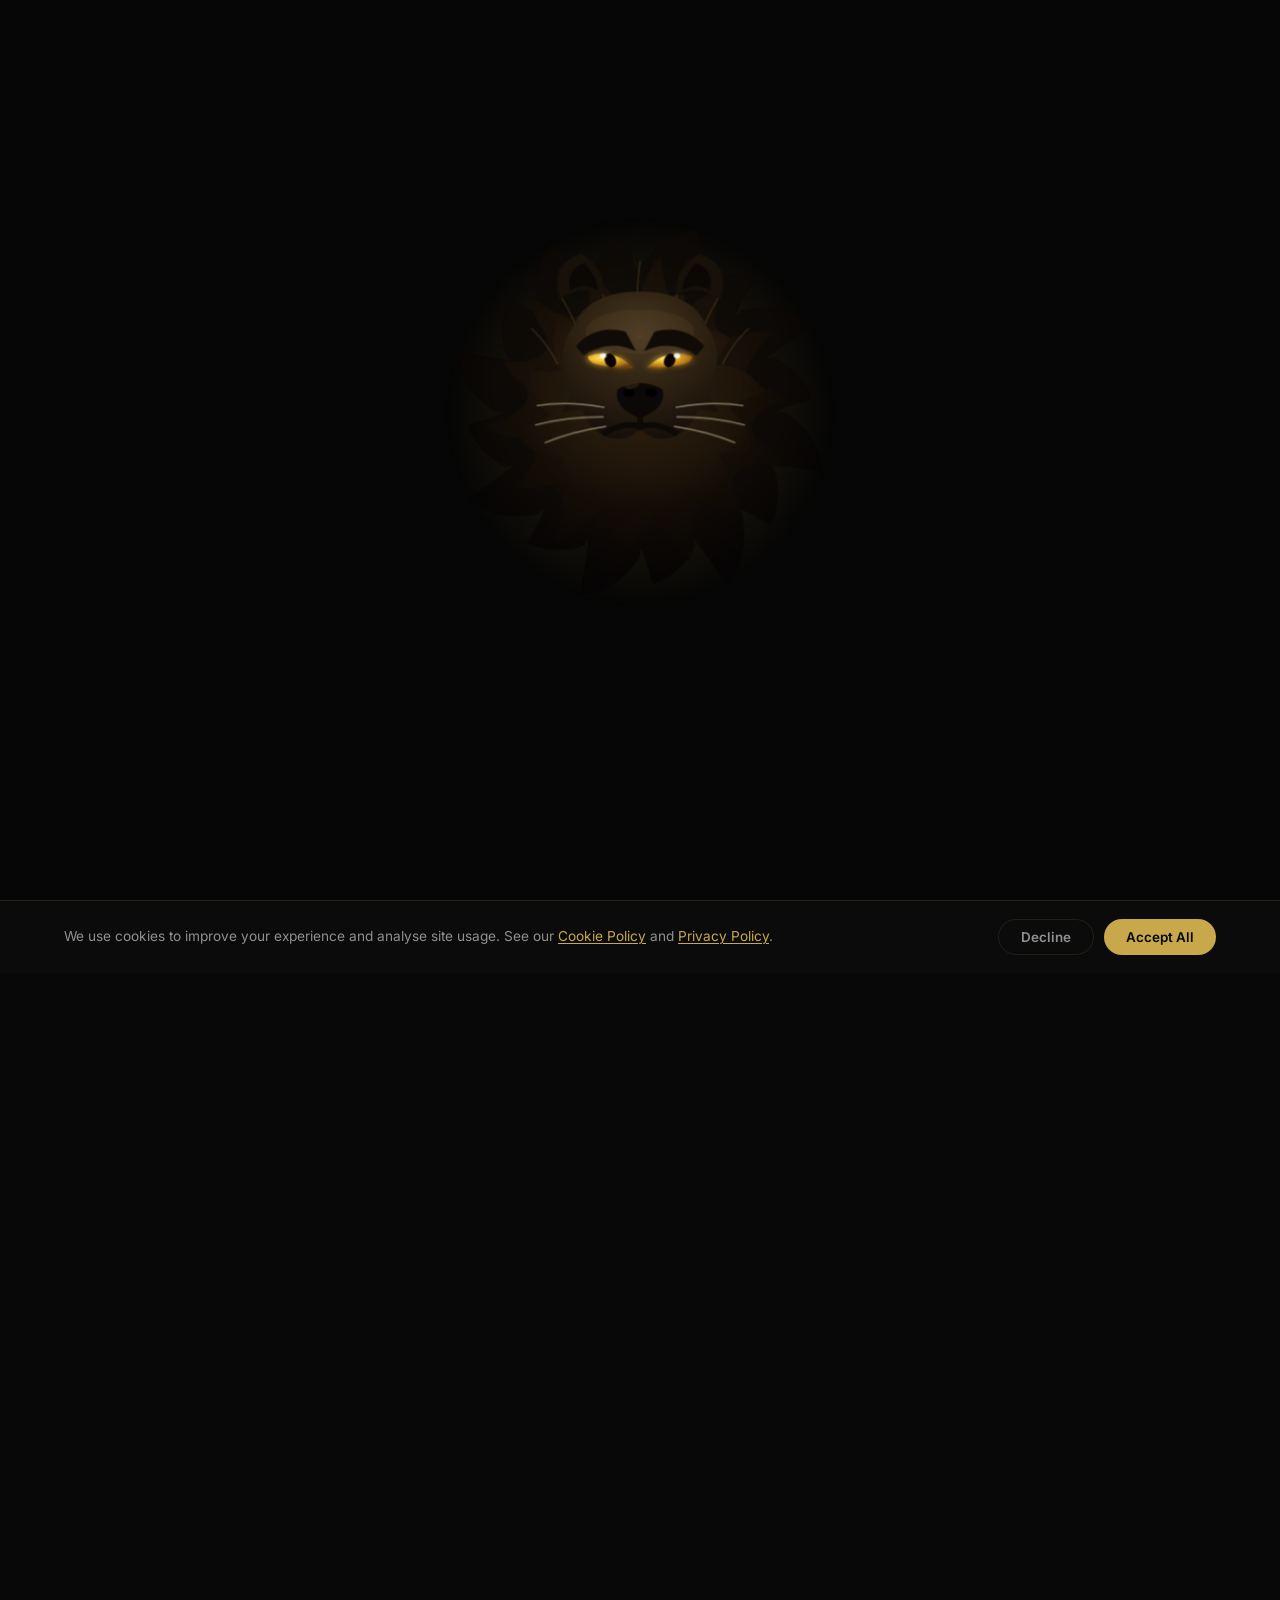
==== commit 5f6d761f: "New black lion brand mark: cinematic roar loader, favicon, nav badge - Loader: black lion emerges fr" ====
--- a/index.html
+++ b/index.html
@@ -1,4 +1,4 @@
-﻿<!DOCTYPE html>
+<!DOCTYPE html>
 <html lang="en">
 <head>
   <meta charset="UTF-8"/>
@@ -36,244 +36,161 @@
 
   <svg class="loader-lion" viewBox="0 0 500 500" xmlns="http://www.w3.org/2000/svg" aria-hidden="true">
     <defs>
-      <!-- Glow filters -->
-      <filter id="lf-eye-glow" x="-80%" y="-80%" width="260%" height="260%">
-        <feGaussianBlur stdDeviation="4.5" result="b"/>
+      <radialGradient id="rl-aura" cx="50%" cy="50%" r="50%">
+        <stop offset="0%"  stop-color="#c9a84c" stop-opacity="0.30"/>
+        <stop offset="70%" stop-color="#c9a84c" stop-opacity="0.07"/>
+        <stop offset="100%" stop-color="#c9a84c" stop-opacity="0"/>
+      </radialGradient>
+      <radialGradient id="rl-mane-o" cx="50%" cy="42%" r="58%">
+        <stop offset="0%"   stop-color="#16110a"/>
+        <stop offset="70%"  stop-color="#0c0906"/>
+        <stop offset="100%" stop-color="#060404"/>
+      </radialGradient>
+      <radialGradient id="rl-mane-m" cx="50%" cy="40%" r="58%">
+        <stop offset="0%"   stop-color="#241a0e"/>
+        <stop offset="70%"  stop-color="#150e07"/>
+        <stop offset="100%" stop-color="#0a0705"/>
+      </radialGradient>
+      <radialGradient id="rl-mane-i" cx="50%" cy="38%" r="58%">
+        <stop offset="0%"   stop-color="#352513"/>
+        <stop offset="70%"  stop-color="#1e1409"/>
+        <stop offset="100%" stop-color="#100a05"/>
+      </radialGradient>
+      <radialGradient id="rl-face" cx="50%" cy="30%" r="70%">
+        <stop offset="0%"   stop-color="#4a3a24"/>
+        <stop offset="45%"  stop-color="#322514"/>
+        <stop offset="100%" stop-color="#17100a"/>
+      </radialGradient>
+      <radialGradient id="rl-jaw" cx="50%" cy="20%" r="80%">
+        <stop offset="0%"   stop-color="#33271a"/>
+        <stop offset="100%" stop-color="#120c08"/>
+      </radialGradient>
+      <radialGradient id="rl-eye" cx="35%" cy="30%" r="75%">
+        <stop offset="0%"   stop-color="#ffe97a"/>
+        <stop offset="35%"  stop-color="#f2c032"/>
+        <stop offset="75%"  stop-color="#b67a1a"/>
+        <stop offset="100%" stop-color="#6e4410"/>
+      </radialGradient>
+      <radialGradient id="rl-mouth" cx="50%" cy="18%" r="80%">
+        <stop offset="0%"   stop-color="#6e1d1d"/>
+        <stop offset="55%"  stop-color="#3a0e0e"/>
+        <stop offset="100%" stop-color="#1c0505"/>
+      </radialGradient>
+      <radialGradient id="rl-tongue" cx="50%" cy="25%" r="75%">
+        <stop offset="0%"   stop-color="#d9606e"/>
+        <stop offset="60%"  stop-color="#a82e40"/>
+        <stop offset="100%" stop-color="#6e1626"/>
+      </radialGradient>
+      <filter id="rl-glow" x="-80%" y="-80%" width="260%" height="260%">
+        <feGaussianBlur stdDeviation="5" result="b"/>
         <feMerge><feMergeNode in="b"/><feMergeNode in="SourceGraphic"/></feMerge>
       </filter>
-      <filter id="lf-soft" x="-25%" y="-25%" width="150%" height="150%">
-        <feGaussianBlur stdDeviation="2"/>
+      <filter id="rl-soft" x="-30%" y="-30%" width="160%" height="160%">
+        <feGaussianBlur stdDeviation="1.4"/>
       </filter>
-
-      <!-- Gradients -->
-      <radialGradient id="lf-aura" cx="50%" cy="50%" r="50%">
-        <stop offset="0%"   stop-color="#c9a84c" stop-opacity="0.38"/>
-        <stop offset="100%" stop-color="#c9a84c" stop-opacity="0"/>
-      </radialGradient>
-      <radialGradient id="lf-mane1" cx="50%" cy="50%" r="52%">
-        <stop offset="50%"  stop-color="#1c1005"/>
-        <stop offset="100%" stop-color="#0c0703"/>
-      </radialGradient>
-      <radialGradient id="lf-mane2" cx="50%" cy="44%" r="54%">
-        <stop offset="0%"   stop-color="#3c2212"/>
-        <stop offset="62%"  stop-color="#2a1808"/>
-        <stop offset="100%" stop-color="#1c1006"/>
-      </radialGradient>
-      <radialGradient id="lf-mane3" cx="50%" cy="42%" r="55%">
-        <stop offset="0%"   stop-color="#5e3418"/>
-        <stop offset="54%"  stop-color="#3e2210"/>
-        <stop offset="100%" stop-color="#261608"/>
-      </radialGradient>
-      <radialGradient id="lf-face" cx="48%" cy="33%" r="62%">
-        <stop offset="0%"   stop-color="#dfa264"/>
-        <stop offset="28%"  stop-color="#ca8840"/>
-        <stop offset="65%"  stop-color="#a86c2e"/>
-        <stop offset="100%" stop-color="#7e5020"/>
-      </radialGradient>
-      <radialGradient id="lf-face-bot" cx="50%" cy="78%" r="55%">
-        <stop offset="0%"   stop-color="rgba(20,5,0,0.68)"/>
-        <stop offset="100%" stop-color="rgba(20,5,0,0)"/>
-      </radialGradient>
-      <radialGradient id="lf-el" cx="30%" cy="26%" r="74%" gradientUnits="objectBoundingBox">
-        <stop offset="0%"   stop-color="#ffea5a"/>
-        <stop offset="20%"  stop-color="#f5c02a"/>
-        <stop offset="52%"  stop-color="#ca821e"/>
-        <stop offset="82%"  stop-color="#8e4816"/>
-        <stop offset="100%" stop-color="#602e0c"/>
-      </radialGradient>
-      <radialGradient id="lf-er" cx="70%" cy="26%" r="74%" gradientUnits="objectBoundingBox">
-        <stop offset="0%"   stop-color="#ffea5a"/>
-        <stop offset="20%"  stop-color="#f5c02a"/>
-        <stop offset="52%"  stop-color="#ca821e"/>
-        <stop offset="82%"  stop-color="#8e4816"/>
-        <stop offset="100%" stop-color="#602e0c"/>
-      </radialGradient>
-      <radialGradient id="lf-nose" cx="26%" cy="20%" r="80%">
-        <stop offset="0%"   stop-color="#d87878"/>
-        <stop offset="30%"  stop-color="#8c3a3a"/>
-        <stop offset="72%"  stop-color="#3e1414"/>
-        <stop offset="100%" stop-color="#200808"/>
-      </radialGradient>
-      <radialGradient id="lf-mouth" cx="50%" cy="20%" r="76%">
-        <stop offset="0%"   stop-color="#802424"/>
-        <stop offset="55%"  stop-color="#3c1010"/>
-        <stop offset="100%" stop-color="#1e0606"/>
-      </radialGradient>
-      <radialGradient id="lf-tongue" cx="50%" cy="26%" r="70%">
-        <stop offset="0%"   stop-color="#f47a8a"/>
-        <stop offset="50%"  stop-color="#d24050"/>
-        <stop offset="100%" stop-color="#901c32"/>
-      </radialGradient>
-
-      <!-- Single spike template centred on (0,0), tip pointing up -->
-      <path id="ln-sp" d="M0,-196 C-11,-174 -15,-148 0,-122 C15,-148 11,-174 0,-196 Z"/>
-      <!-- Shorter alternate spike -->
-      <path id="ln-sp2" d="M0,-184 C-9,-164 -12,-140 0,-116 C12,-140 9,-164 0,-184 Z"/>
     </defs>
 
-    <!-- ── AURA ── -->
-    <ellipse class="ln-aura" cx="250" cy="252" rx="238" ry="230" fill="url(#lf-aura)"/>
-
-    <!-- ── MANE OUTER DARK ── -->
-    <circle class="ln-md" cx="250" cy="250" r="202" fill="url(#lf-mane1)"/>
-
-    <!-- ── SPIKES (18 × alternating tall/short) ── -->
-    <g class="ln-spikes" fill="#201208">
-      <use href="#ln-sp"  transform="translate(250,250) rotate(0)"/>
-      <use href="#ln-sp2" transform="translate(250,250) rotate(20)"/>
-      <use href="#ln-sp"  transform="translate(250,250) rotate(40)"/>
-      <use href="#ln-sp2" transform="translate(250,250) rotate(60)"/>
-      <use href="#ln-sp"  transform="translate(250,250) rotate(80)"/>
-      <use href="#ln-sp2" transform="translate(250,250) rotate(100)"/>
-      <use href="#ln-sp"  transform="translate(250,250) rotate(120)"/>
-      <use href="#ln-sp2" transform="translate(250,250) rotate(140)"/>
-      <use href="#ln-sp"  transform="translate(250,250) rotate(160)"/>
-      <use href="#ln-sp2" transform="translate(250,250) rotate(180)"/>
-      <use href="#ln-sp"  transform="translate(250,250) rotate(200)"/>
-      <use href="#ln-sp2" transform="translate(250,250) rotate(220)"/>
-      <use href="#ln-sp"  transform="translate(250,250) rotate(240)"/>
-      <use href="#ln-sp2" transform="translate(250,250) rotate(260)"/>
-      <use href="#ln-sp"  transform="translate(250,250) rotate(280)"/>
-      <use href="#ln-sp2" transform="translate(250,250) rotate(300)"/>
-      <use href="#ln-sp"  transform="translate(250,250) rotate(320)"/>
-      <use href="#ln-sp2" transform="translate(250,250) rotate(340)"/>
+    <!-- aura -->
+    <circle class="rl-aura" cx="250" cy="250" r="245" fill="url(#rl-aura)"/>
+
+    <!-- shockwave rings (hidden until the roar) -->
+    <g class="rl-waves" fill="none" stroke="#c9a84c">
+      <circle class="rl-wave" cx="250" cy="290" r="46" stroke-width="5" opacity="0"/>
+      <circle class="rl-wave" cx="250" cy="290" r="46" stroke-width="3.5" opacity="0"/>
+      <circle class="rl-wave" cx="250" cy="290" r="46" stroke-width="2.5" opacity="0"/>
     </g>
 
-    <!-- ── MANE LAYERS ── -->
-    <circle class="ln-mb" cx="250" cy="250" r="180" fill="url(#lf-mane1)"/>
-    <circle class="ln-mm" cx="250" cy="248" r="157" fill="url(#lf-mane2)"/>
-    <circle class="ln-mi" cx="250" cy="246" r="132" fill="url(#lf-mane3)"/>
-
-    <!-- Mane fur strokes -->
-    <g opacity="0.2" stroke="#c9a84c" stroke-width="1.2" fill="none" stroke-linecap="round">
-      <path d="M250,118 C249,131 247,146 248,158"/><path d="M286,122 C283,135 279,150 277,162"/>
-      <path d="M319,138 C313,150 307,164 305,176"/><path d="M345,162 C338,173 331,187 330,200"/>
-      <path d="M214,122 C217,135 221,150 223,162"/><path d="M181,138 C187,150 193,164 195,176"/>
-      <path d="M155,162 C162,173 169,186 170,199"/>
-    </g>
-
-    <!-- ── FACE ── -->
-    <path class="ln-face"
-      d="M250,154 C320,151 372,178 378,224 C386,272 371,310 354,334 C342,352 326,372 313,386 C301,397 280,407 250,407 C220,407 199,397 187,386 C174,372 158,352 146,334 C129,310 114,272 122,224 C128,178 180,151 250,154 Z"
-      fill="url(#lf-face)"/>
-    <!-- Face bottom shadow -->
-    <path
-      d="M250,154 C320,151 372,178 378,224 C386,272 371,310 354,334 C342,352 326,372 313,386 C301,397 280,407 250,407 C220,407 199,397 187,386 C174,372 158,352 146,334 C129,310 114,272 122,224 C128,178 180,151 250,154 Z"
-      fill="url(#lf-face-bot)" opacity="0.65"/>
-    <!-- Forehead highlight -->
-    <ellipse cx="250" cy="190" rx="66" ry="29" fill="#e8b07c" opacity="0.17"/>
-
-    <!-- ── ROAR WRINKLES ── -->
-    <g fill="none" stroke="#7c4e24" stroke-linecap="round" opacity="0.5">
-      <path d="M224,204 C232,193 243,188 254,189 C264,191 272,198 276,206" stroke-width="3.5"/>
-      <path d="M215,213 C225,202 237,197 249,198" stroke-width="2.2"/>
-      <path d="M285,213 C275,202 263,197 251,198" stroke-width="2.2"/>
-    </g>
-
-    <!-- ── BROW RIDGES ── -->
-    <path d="M178,218 C191,203 210,198 224,202 C236,206 241,213 239,221"
-          fill="none" stroke="#6a3e1a" stroke-width="7.5" stroke-linecap="round" opacity="0.88"/>
-    <path d="M322,218 C309,203 290,198 276,202 C264,206 259,213 261,221"
-          fill="none" stroke="#6a3e1a" stroke-width="7.5" stroke-linecap="round" opacity="0.88"/>
-
-    <!-- ── EYE SOCKETS ── -->
-    <ellipse cx="200" cy="230" rx="36" ry="27" fill="#4e2e16" opacity="0.72"/>
-    <ellipse cx="300" cy="230" rx="36" ry="27" fill="#4e2e16" opacity="0.72"/>
-
-    <!-- ── LEFT EYE (almond) ── -->
-    <g class="ln-eye-l" filter="url(#lf-eye-glow)">
-      <path d="M168,228 C175,211 189,205 204,209 C220,213 228,226 222,239 C215,250 197,254 180,249 C163,244 160,236 168,228 Z"
-            fill="url(#lf-el)"/>
-      <ellipse cx="195" cy="228" rx="7.5" ry="19" fill="#080300" transform="rotate(-6,195,228)"/>
-      <ellipse cx="195" cy="228" rx="4.5" ry="15" fill="#040100" transform="rotate(-6,195,228)"/>
-      <path d="M168,228 C175,211 189,205 204,209 C220,213 228,226 222,239 C215,250 197,254 180,249 C163,244 160,236 168,228 Z"
-            fill="none" stroke="#ffd848" stroke-width="0.8" opacity="0.35"/>
-      <circle cx="184" cy="217" r="7" fill="rgba(255,255,255,0.86)"/>
-      <circle cx="210" cy="238" r="3.2" fill="rgba(255,255,255,0.38)"/>
-    </g>
-
-    <!-- ── RIGHT EYE (almond) ── -->
-    <g class="ln-eye-r" filter="url(#lf-eye-glow)">
-      <path d="M332,228 C325,211 311,205 296,209 C280,213 272,226 278,239 C285,250 303,254 320,249 C337,244 340,236 332,228 Z"
-            fill="url(#lf-er)"/>
-      <ellipse cx="305" cy="228" rx="7.5" ry="19" fill="#080300" transform="rotate(6,305,228)"/>
-      <ellipse cx="305" cy="228" rx="4.5" ry="15" fill="#040100" transform="rotate(6,305,228)"/>
-      <path d="M332,228 C325,211 311,205 296,209 C280,213 272,226 278,239 C285,250 303,254 320,249 C337,244 340,236 332,228 Z"
-            fill="none" stroke="#ffd848" stroke-width="0.8" opacity="0.35"/>
-      <circle cx="316" cy="217" r="7" fill="rgba(255,255,255,0.86)"/>
-      <circle cx="290" cy="238" r="3.2" fill="rgba(255,255,255,0.38)"/>
-    </g>
-
-    <!-- ── CHEEK POUCHES ── -->
-    <ellipse cx="178" cy="275" rx="46" ry="37" fill="#cc8040" opacity="0.26"/>
-    <ellipse cx="322" cy="275" rx="46" ry="37" fill="#cc8040" opacity="0.26"/>
-
-    <!-- Whisker follicle spots -->
-    <g fill="#8e5630" opacity="0.68">
-      <circle cx="200" cy="280" r="4.2"/><circle cx="183" cy="290" r="4.2"/>
-      <circle cx="202" cy="299" r="3.8"/><circle cx="186" cy="308" r="3"/>
-      <circle cx="300" cy="280" r="4.2"/><circle cx="317" cy="290" r="4.2"/>
-      <circle cx="298" cy="299" r="3.8"/><circle cx="314" cy="308" r="3"/>
-    </g>
-
-    <!-- ── NOSE ── -->
-    <path class="ln-nose"
-      d="M228,274 C232,263 239,257 250,256 C261,257 268,263 272,274 C276,285 272,297 266,302 C261,305 250,308 250,308 C250,308 239,305 234,302 C228,297 224,285 228,274 Z"
-      fill="url(#lf-nose)"/>
-    <ellipse cx="239" cy="280" rx="8.5" ry="7" fill="#120606" opacity="0.96"/>
-    <ellipse cx="261" cy="280" rx="8.5" ry="7" fill="#120606" opacity="0.96"/>
-    <ellipse cx="242" cy="271" rx="5.5" ry="3.5" fill="rgba(255,220,200,0.26)" transform="rotate(-10,242,271)"/>
-
-    <!-- ── PHILTRUM ── -->
-    <line x1="250" y1="308" x2="250" y2="325" stroke="#8a4426" stroke-width="3.2" stroke-linecap="round" opacity="0.58"/>
-
-    <!-- ── UPPER LIP ── -->
-    <path d="M208,325 C224,313 238,308 250,309 C262,308 276,313 292,325"
-          fill="none" stroke="#7e4222" stroke-width="4.8" stroke-linecap="round" opacity="0.68"/>
-
-    <!-- ── JAW (outer) ── -->
-    <path class="ln-jaw"
-      d="M207,332 C218,320 233,313 250,313 C267,313 282,320 293,332 L302,358 C299,384 289,408 274,418 C267,424 250,428 250,428 C250,428 233,424 226,418 C211,408 201,384 198,358 Z"
-      fill="#2e1408"/>
-
-    <!-- Mouth interior -->
-    <path
-      d="M213,339 C224,327 236,321 250,321 C264,321 276,327 287,339 L295,362 C292,385 283,406 268,415 C263,418 250,422 250,422 C250,422 237,418 232,415 C217,406 208,385 205,362 Z"
-      fill="url(#lf-mouth)"/>
-
-    <!-- Palate ridge -->
-    <path d="M220,341 C228,333 238,328 250,328 C262,328 272,333 280,341"
-          fill="none" stroke="#601e1e" stroke-width="2" opacity="0.52"/>
-
-    <!-- ── UPPER TEETH ── -->
-    <path class="ln-tooth" d="M213,335 L209,372 C209,377 212.5,380 217,380 C221.5,380 225,377 225,372 L221,335 Z" fill="#f6f0e4" filter="url(#lf-soft)"/>
-    <line x1="215" y1="337" x2="213" y2="364" stroke="#d8d0bc" stroke-width="1.8" stroke-linecap="round" opacity="0.5"/>
-    <path class="ln-tooth" d="M226,333 L225,351 C225,354 226.5,355.5 228.5,355.5 C230.5,355.5 232,354 232,351 L230,333 Z" fill="#eeead8" filter="url(#lf-soft)"/>
-    <path class="ln-tooth" d="M274,333 L276,351 C276,354 274.5,355.5 272.5,355.5 C270.5,355.5 269,354 269,351 L271,333 Z" fill="#eeead8" filter="url(#lf-soft)"/>
-    <path class="ln-tooth" d="M287,335 L291,372 C291,377 287.5,380 283,380 C278.5,380 275,377 275,372 L279,335 Z" fill="#f6f0e4" filter="url(#lf-soft)"/>
-    <line x1="285" y1="337" x2="287" y2="364" stroke="#d8d0bc" stroke-width="1.8" stroke-linecap="round" opacity="0.5"/>
-
-    <!-- ── TONGUE ── -->
-    <path class="ln-tongue"
-      d="M227,378 C232,360 239,350 250,350 C261,350 268,360 273,378 C279,398 273,418 265,424 C260,427 250,429 250,429 C250,429 240,427 235,424 C227,418 221,398 227,378 Z"
-      fill="url(#lf-tongue)"/>
-    <line x1="250" y1="354" x2="250" y2="422" stroke="#a02e3c" stroke-width="3" stroke-linecap="round" opacity="0.48"/>
-    <ellipse cx="242" cy="364" rx="10" ry="5.5" fill="rgba(255,190,205,0.22)" transform="rotate(-8,242,364)"/>
-
-    <!-- ── LOWER TEETH ── -->
-    <path class="ln-tooth" d="M228,400 L225,376 C225,374 226.5,373 228.5,373 C230.5,373 232,374 232,376 L230,400 Z" fill="#ece6d8" opacity="0.88" filter="url(#lf-soft)"/>
-    <path class="ln-tooth" d="M272,400 L275,376 C275,374 273.5,373 271.5,373 C269.5,373 268,374 268,376 L270,400 Z" fill="#ece6d8" opacity="0.88" filter="url(#lf-soft)"/>
-
-    <!-- ── WHISKERS ── -->
-    <g class="ln-whiskers" stroke="rgba(238,228,202,0.74)" stroke-width="1.6" stroke-linecap="round" fill="none">
-      <line x1="206" y1="286" x2="118" y2="274"/>
-      <line x1="205" y1="297" x2="116" y2="297"/>
-      <line x1="207" y1="308" x2="120" y2="320"/>
-      <line x1="196" y1="277" x2="116" y2="262"/>
-      <line x1="294" y1="286" x2="382" y2="274"/>
-      <line x1="295" y1="297" x2="384" y2="297"/>
-      <line x1="293" y1="308" x2="380" y2="320"/>
-      <line x1="304" y1="277" x2="384" y2="262"/>
+    <g class="rl-lion">
+      <!-- mane -->
+      <path class="rl-mane-o" d="M250,70 Q283.82,21.63 324.53,23.97 Q309.5,111 318.88,83.7 Q357.18,71.1 390.34,87.12 Q358.17,144.35 377.28,122.72 Q435.4,112.44 462.53,142.88 Q390.36,193.79 416.3,181.12 Q452.29,199.28 464.41,234.07 Q401.19,251.78 430,250 Q478.37,283.82 476.03,324.53 Q389,309.5 416.3,318.88 Q428.9,357.18 412.88,390.34 Q355.65,358.17 377.28,377.28 Q387.56,435.4 357.12,462.53 Q306.21,390.36 318.88,416.3 Q300.72,452.29 265.93,464.41 Q248.22,401.19 250,430 Q216.18,478.37 175.47,476.03 Q190.5,389 181.12,416.3 Q142.82,428.9 109.66,412.88 Q141.83,355.65 122.72,377.28 Q64.6,387.56 37.47,357.12 Q109.64,306.21 83.7,318.88 Q47.71,300.72 35.59,265.93 Q98.81,248.22 70,250 Q21.63,216.18 23.97,175.47 Q111,190.5 83.7,181.12 Q71.1,142.82 87.12,109.66 Q144.35,141.83 122.72,122.72 Q112.44,64.6 142.88,37.47 Q193.79,109.64 181.12,83.7 Q199.28,47.71 234.07,35.59 Q251.78,98.81 250,70 Z" fill="url(#rl-mane-o)"/>
+      <path class="rl-mane-m" d="M250,102 Q264.68,60.45 276.79,55.84 Q281.73,129.8 314.21,116.66 Q338.65,97.33 350.64,98.36 Q330.74,155.47 365.71,157.72 Q407.35,143.29 418.51,149.89 Q363.76,199.86 394.29,217.07 Q424.63,224.12 431.31,234.14 Q374.25,254.18 394.29,282.93 Q431.53,306.49 433.33,319.33 Q360.13,307.68 365.71,342.28 Q379.11,370.4 375.45,381.86 Q324.2,349.75 314.21,383.34 Q319.02,427.15 310.1,436.56 Q273.57,372.07 250,398 Q236.37,426.01 225.12,430.29 Q218.27,370.2 185.79,383.34 Q154.53,414.41 141.62,413.31 Q169.26,344.53 134.29,342.28 Q103.89,349.08 93.53,342.96 Q136.24,300.14 105.71,282.93 Q61.93,277.87 54.75,267.08 Q125.75,245.82 105.71,217.07 Q81.43,197.54 79.77,185.63 Q139.87,192.32 134.29,157.72 Q110.96,120.34 114.91,107.99 Q175.8,150.25 185.79,116.66 Q185.91,85.5 194.19,76.77 Q226.43,127.93 250,102 Z"   fill="url(#rl-mane-m)"/>
+      <path class="rl-mane-i" d="M250,132 Q276.02,100.93 305.91,104.36 Q296.38,162.4 309,147.81 Q340.84,141.35 363.46,158.12 Q333.97,197.33 352.19,191 Q392.1,198 404.08,225.6 Q349.05,246.37 368,250 Q389.51,274.35 386.3,302.32 Q337.6,296.38 352.19,309 Q366.09,347.06 348.17,371.23 Q302.67,333.97 309,352.19 Q298.67,382.99 272.84,394.2 Q253.63,349.05 250,368 Q223.98,399.07 194.09,395.64 Q203.62,337.6 191,352.19 Q159.16,358.65 136.54,341.88 Q166.03,302.67 147.81,309 Q107.9,302 95.92,274.4 Q150.95,253.63 132,250 Q110.49,225.65 113.7,197.68 Q162.4,203.62 147.81,191 Q133.91,152.94 151.83,128.77 Q197.33,166.03 191,147.81 Q201.33,117.01 227.16,105.8 Q246.37,150.95 250,132 Z" fill="url(#rl-mane-i)"/>
+
+      <!-- mane fur sheen -->
+      <g class="rl-fur" opacity="0.16" stroke="#c9a84c" stroke-width="2" fill="none" stroke-linecap="round">
+        <path d="M250,62 C247,86 245,108 247,128"/>
+        <path d="M306,72 C299,94 292,114 290,132"/>
+        <path d="M352,100 C341,118 331,136 327,152"/>
+        <path d="M194,72 C201,94 208,114 210,132"/>
+        <path d="M148,100 C159,118 169,136 173,152"/>
+        <path d="M385,146 C371,160 359,176 353,190"/>
+        <path d="M115,146 C129,160 141,176 147,190"/>
+      </g>
+
+      <!-- ears -->
+      <path d="M150,110 Q135,65 177,53 Q205,68 207,105 Q177,90 150,110Z" fill="#17110a"/>
+      <path d="M350,110 Q365,65 323,53 Q295,68 293,105 Q323,90 350,110Z" fill="#17110a"/>
+      <path d="M163,98 Q158,73 180,65 Q195,78 197,98 Q180,88 163,98Z" fill="#0a0705"/>
+      <path d="M337,98 Q342,73 320,65 Q305,78 303,98 Q320,88 337,98Z" fill="#0a0705"/>
+
+      <!-- MOUTH GROUP (cavity + tongue + lower jaw) — GSAP scales this open -->
+      <g class="rl-mouth">
+        <path d="M200,270 Q250,250 300,270 Q306,320 250,355 Q194,320 200,270Z" fill="url(#rl-mouth)"/>
+        <path d="M220,290 Q250,275 280,290 Q285,326 250,341 Q215,326 220,290Z" fill="url(#rl-tongue)"/>
+        <path d="M250,284 L250,338" stroke="#7e1c2e" stroke-width="6" stroke-linecap="round" opacity="0.5"/>
+        <!-- lower jaw + lower fangs -->
+        <path d="M198,330 Q250,316 302,330 Q298,366 250,378 Q202,366 198,330Z" fill="url(#rl-jaw)"/>
+        <path d="M216,334 C217,318 220,308 226,302 C231,310 232,322 230,337 Z" fill="#e8dfc8" filter="url(#rl-soft)"/>
+        <path d="M284,334 C283,318 280,308 274,302 C269,310 268,322 270,337 Z" fill="#e8dfc8" filter="url(#rl-soft)"/>
+      </g>
+
+      <!-- upper face -->
+      <path class="rl-face" d=" M250,100 C 292,100 322,115 332,142 C 347,160 350,185 340,207 L 355,220 L 335,227 L 347,250 L 322,247 C 317,261 308,272 296,279 Q 272,291 250,271 Q 228,291 204,279 C 192,272 183,261 178,247 L 153,250 L 165,227 L 145,220 L 160,207 C 150,185 153,160 168,142 C 178,115 208,100 250,100 Z" fill="url(#rl-face)"/>
+      <!-- forehead highlight -->
+      <ellipse cx="250" cy="150" rx="68" ry="28" fill="#6e5630" opacity="0.18"/>
+
+      <!-- roar wrinkles on the muzzle (revealed during roar) -->
+      <g class="rl-wrinkles" fill="none" stroke="#0d0905" stroke-linecap="round" opacity="0">
+        <path d="M222,196 C232,186 244,182 256,184 C266,186 274,192 278,199" stroke-width="6"/>
+        <path d="M214,210 C226,199 240,194 253,196" stroke-width="4"/>
+        <path d="M286,210 C274,199 260,194 247,196" stroke-width="4"/>
+      </g>
+
+      <!-- brows -->
+      <path class="rl-brow" d="M170,168 Q195,140 232,150 L245,174 Q210,158 180,180 Z" fill="#100b06"/>
+      <path class="rl-brow" d="M330,168 Q305,140 268,150 L255,174 Q290,158 320,180 Z" fill="#100b06"/>
+
+      <!-- eyes -->
+      <g class="rl-eyes">
+        <g class="rl-eye-l" filter="url(#rl-glow)">
+          <path d="M185,180 Q215,165 242,198 Q208,198 191,190 Q185,185 185,180Z" fill="url(#rl-eye)"/>
+          <ellipse cx="213" cy="186" rx="7" ry="11" fill="#0a0500" transform="rotate(-14,213,186)"/>
+          <circle cx="204" cy="179" r="4" fill="rgba(255,255,255,0.85)"/>
+        </g>
+        <g class="rl-eye-r" filter="url(#rl-glow)">
+          <path d="M315,180 Q285,165 258,198 Q292,198 309,190 Q315,185 315,180Z" fill="url(#rl-eye)"/>
+          <ellipse cx="287" cy="186" rx="7" ry="11" fill="#0a0500" transform="rotate(14,287,186)"/>
+          <circle cx="296" cy="179" r="4" fill="rgba(255,255,255,0.85)"/>
+        </g>
+      </g>
+
+      <!-- nose -->
+      <path class="rl-nose" d="M222,222 Q250,206 278,222 Q284,244 250,258 Q216,244 222,222Z" fill="#0c0807"/>
+      <ellipse cx="236" cy="226" rx="7" ry="5" fill="#000" opacity="0.9"/>
+      <ellipse cx="264" cy="226" rx="7" ry="5" fill="#000" opacity="0.9"/>
+      <ellipse cx="240" cy="217" rx="9" ry="4" fill="#3a2a1c" opacity="0.55" transform="rotate(-12,240,217)"/>
+
+      <!-- upper lip edge + philtrum -->
+      <path d="M250,258 L250,268 M250,268 Q230,262 206,276 M250,268 Q270,262 294,276"
+            fill="none" stroke="#0d0905" stroke-width="7" stroke-linecap="round"/>
+
+      <!-- upper fangs (hang from the upper lip) -->
+      <g class="rl-fangs-u">
+        <path d="M207,275 C204,296 206,312 213,322 C220,310 221,292 219,276 Z" fill="#efe8d4" filter="url(#rl-soft)"/>
+        <path d="M293,275 C296,296 294,312 287,322 C280,310 279,292 281,276 Z" fill="#efe8d4" filter="url(#rl-soft)"/>
+        <path d="M231,273 L233,292 C233,296 236,298 239,297 C242,296 243,293 242,290 L238,273 Z" fill="#e4dcc4" filter="url(#rl-soft)"/>
+        <path d="M269,273 L267,292 C267,296 264,298 261,297 C258,296 257,293 258,290 L262,273 Z" fill="#e4dcc4" filter="url(#rl-soft)"/>
+      </g>
+
+      <!-- whiskers -->
+      <g class="rl-whiskers" stroke="rgba(220,205,170,0.5)" stroke-width="2" stroke-linecap="round" fill="none">
+        <path d="M205,244 Q160,236 122,242"/>
+        <path d="M204,256 Q158,256 120,266"/>
+        <path d="M207,268 Q166,274 132,288"/>
+        <path d="M295,244 Q340,236 378,242"/>
+        <path d="M296,256 Q342,256 380,266"/>
+        <path d="M293,268 Q334,274 368,288"/>
+      </g>
     </g>
   </svg>
 
@@ -301,34 +218,24 @@
   <!-- NAVBAR -->
   <nav id="navbar" role="navigation" aria-label="Main navigation">
     <a href="index.html" class="nav-logo" aria-label="Leone Nero home">
-      <svg class="nav-logo-icon" viewBox="0 0 80 80" fill="none" xmlns="http://www.w3.org/2000/svg" aria-hidden="true">
-        <g fill="#c9a84c" opacity="0.85">
-          <polygon points="40,4  36,20 40,17 44,20"/>
-          <polygon points="58,8  50,22 53,19 56,22"/>
-          <polygon points="71,21 58,30 60,27 63,30"/>
-          <polygon points="76,38 61,40 63,43 60,46"/>
-          <polygon points="71,56 59,50 60,54 57,57"/>
-          <polygon points="57,68 50,55 53,58 50,61"/>
-          <polygon points="40,72 36,56 40,59 44,56"/>
-          <polygon points="23,68 30,55 27,58 30,61"/>
-          <polygon points="9,56  21,50 20,54 17,57"/>
-          <polygon points="4,38  19,40 17,43 20,46"/>
-          <polygon points="9,21  22,30 20,27 17,30"/>
-          <polygon points="22,8  30,22 27,19 24,22"/>
-        </g>
-        <circle cx="40" cy="40" r="26" fill="#1a1005"/>
-        <ellipse cx="40" cy="42" rx="20" ry="22" fill="#231506"/>
-        <ellipse cx="33" cy="37" rx="4.5" ry="3.5" fill="#c9a84c"/>
-        <ellipse cx="47" cy="37" rx="4.5" ry="3.5" fill="#c9a84c"/>
-        <ellipse cx="33" cy="37" rx="2.2" ry="3.0" fill="#080400"/>
-        <ellipse cx="47" cy="37" rx="2.2" ry="3.0" fill="#080400"/>
-        <circle  cx="32" cy="36" r="1"   fill="rgba(255,255,255,0.5)"/>
-        <circle  cx="46" cy="36" r="1"   fill="rgba(255,255,255,0.5)"/>
-        <path d="M37,47 C38,44 42,44 43,47 C44,50 42,52 40,52 C38,52 36,50 37,47Z" fill="#1e0800"/>
-        <path d="M32,54 C35,60 45,60 48,54 L46,52 C43,57 37,57 34,52 Z" fill="#0a0000"/>
-        <path d="M35,53 L36,58 L38,53" fill="rgba(235,230,215,0.9)"/>
-        <path d="M42,53 L43,58 L45,53" fill="rgba(235,230,215,0.9)"/>
-        <circle cx="40" cy="40" r="26" fill="none" stroke="#c9a84c" stroke-width="0.8" opacity="0.3"/>
+      <svg class="nav-logo-icon" viewBox="0 0 200 200" xmlns="http://www.w3.org/2000/svg" aria-hidden="true">
+        <circle cx="100" cy="100" r="97" fill="#f3efe4"/>
+        <circle cx="100" cy="100" r="94" fill="none" stroke="#c9a84c" stroke-width="3.5" opacity="0.9"/>
+        <path d="M100,28 Q113.5,8.84 129.75,9.78 Q123.8,44.4 127.55,33.48 Q142.87,28.44 156.14,34.85 Q143.27,57.74 150.91,49.09 Q174,45.09 184.83,57.24 Q156.15,77.52 166.52,72.45 Q180.92,79.71 185.76,93.63 Q160.48,100.71 172,100 Q191.16,113.5 190.22,129.75 Q155.6,123.8 166.52,127.55 Q171.56,142.87 165.15,156.14 Q142.26,143.27 150.91,150.91 Q154.91,174 142.76,184.83 Q122.48,156.15 127.55,166.52 Q120.29,180.92 106.37,185.76 Q99.29,160.48 100,172 Q86.5,191.16 70.25,190.22 Q76.2,155.6 72.45,166.52 Q57.13,171.56 43.86,165.15 Q56.73,142.26 49.09,150.91 Q26,154.91 15.17,142.76 Q43.85,122.48 33.48,127.55 Q19.08,120.29 14.24,106.37 Q39.52,99.29 28,100 Q8.84,86.5 9.78,70.25 Q44.4,76.2 33.48,72.45 Q28.44,57.13 34.85,43.86 Q57.74,56.73 49.09,49.09 Q45.09,26 57.24,15.17 Q77.52,43.85 72.45,33.48 Q79.71,19.08 93.63,14.24 Q100.71,39.52 100,28 Z" fill="#1f1f1f"/>
+        <path d="M100,40 C117,40 129,46 133,57 C139,64 140,74 136,83 L142,88 L134,91 L139,100 L129,99 C126,112 115,121 100,123 C85,121 74,112 71,99 L61,100 L66,91 L58,88 L64,83 C60,74 61,64 67,57 C71,46 83,40 100,40 Z" fill="#f3efe4"/>
+        <path d="M60,44 Q54,26 71,21 Q82,27 83,42 Q71,36 60,44Z" fill="#1f1f1f"/>
+        <path d="M140,44 Q146,26 129,21 Q118,27 117,42 Q129,36 140,44Z" fill="#1f1f1f"/>
+        <path d="M65,39 Q63,29 72,26 Q78,31 79,39 Q72,35 65,39Z" fill="#f3efe4"/>
+        <path d="M135,39 Q137,29 128,26 Q122,31 121,39 Q128,35 135,39Z" fill="#f3efe4"/>
+        <path d="M68,67 Q78,56 93,60 L98,69 Q84,62 72,71 Z" fill="#1f1f1f"/>
+        <path d="M132,67 Q122,56 107,60 L102,69 Q116,62 128,71 Z" fill="#1f1f1f"/>
+        <path d="M74,72 Q86,66 97,79 Q83,79 74,72 Z" fill="#1f1f1f"/>
+        <path d="M126,72 Q114,66 103,79 Q117,79 126,72 Z" fill="#1f1f1f"/>
+        <circle cx="83" cy="72.5" r="1.6" fill="#f3efe4"/>
+        <circle cx="117" cy="72.5" r="1.6" fill="#f3efe4"/>
+        <path d="M89,90 Q100,84 111,90 Q113,99 100,105 Q87,99 89,90 Z" fill="#1f1f1f"/>
+        <path d="M100,105 L100,110 M100,110 Q91,116 82,111 M100,110 Q109,116 118,111" fill="none" stroke="#1f1f1f" stroke-width="3.6" stroke-linecap="round"/>
+        <path d="M93,119 Q100,123 107,119 Q104,116 100,116 Q96,116 93,119Z" fill="#1f1f1f" opacity="0.9"/>
       </svg>
       <div class="nav-logo-text">
         <span class="nav-logo-name">LEONE NERO</span>
@@ -1074,25 +981,25 @@
     <div class="footer-grid">
       <div class="footer-brand">
         <a href="index.html" class="nav-logo" style="display:inline-flex;" aria-label="Leone Nero home">
-          <svg width="40" height="40" viewBox="0 0 80 80" fill="none" xmlns="http://www.w3.org/2000/svg" aria-hidden="true">
-            <g fill="#c9a84c" opacity="0.75">
-              <polygon points="40,4  36,20 40,17 44,20"/>
-              <polygon points="58,8  50,22 53,19 56,22"/>
-              <polygon points="71,21 58,30 60,27 63,30"/>
-              <polygon points="76,38 61,40 63,43 60,46"/>
-              <polygon points="71,56 59,50 60,54 57,57"/>
-              <polygon points="40,72 36,56 40,59 44,56"/>
-              <polygon points="9,21  22,30 20,27 17,30"/>
-              <polygon points="4,38  19,40 17,43 20,46"/>
-              <polygon points="9,56  21,50 20,54 17,57"/>
-            </g>
-            <circle cx="40" cy="40" r="26" fill="#1a1005"/>
-            <ellipse cx="40" cy="42" rx="20" ry="22" fill="#231506"/>
-            <ellipse cx="33" cy="37" rx="4.5" ry="3.5" fill="#c9a84c"/>
-            <ellipse cx="47" cy="37" rx="4.5" ry="3.5" fill="#c9a84c"/>
-            <ellipse cx="33" cy="37" rx="2.2" ry="3.0" fill="#080400"/>
-            <ellipse cx="47" cy="37" rx="2.2" ry="3.0" fill="#080400"/>
-          </svg>
+          <svg width="40" height="40" viewBox="0 0 200 200" xmlns="http://www.w3.org/2000/svg" aria-hidden="true">
+        <circle cx="100" cy="100" r="97" fill="#f3efe4"/>
+        <circle cx="100" cy="100" r="94" fill="none" stroke="#c9a84c" stroke-width="3.5" opacity="0.9"/>
+        <path d="M100,28 Q113.5,8.84 129.75,9.78 Q123.8,44.4 127.55,33.48 Q142.87,28.44 156.14,34.85 Q143.27,57.74 150.91,49.09 Q174,45.09 184.83,57.24 Q156.15,77.52 166.52,72.45 Q180.92,79.71 185.76,93.63 Q160.48,100.71 172,100 Q191.16,113.5 190.22,129.75 Q155.6,123.8 166.52,127.55 Q171.56,142.87 165.15,156.14 Q142.26,143.27 150.91,150.91 Q154.91,174 142.76,184.83 Q122.48,156.15 127.55,166.52 Q120.29,180.92 106.37,185.76 Q99.29,160.48 100,172 Q86.5,191.16 70.25,190.22 Q76.2,155.6 72.45,166.52 Q57.13,171.56 43.86,165.15 Q56.73,142.26 49.09,150.91 Q26,154.91 15.17,142.76 Q43.85,122.48 33.48,127.55 Q19.08,120.29 14.24,106.37 Q39.52,99.29 28,100 Q8.84,86.5 9.78,70.25 Q44.4,76.2 33.48,72.45 Q28.44,57.13 34.85,43.86 Q57.74,56.73 49.09,49.09 Q45.09,26 57.24,15.17 Q77.52,43.85 72.45,33.48 Q79.71,19.08 93.63,14.24 Q100.71,39.52 100,28 Z" fill="#1f1f1f"/>
+        <path d="M100,40 C117,40 129,46 133,57 C139,64 140,74 136,83 L142,88 L134,91 L139,100 L129,99 C126,112 115,121 100,123 C85,121 74,112 71,99 L61,100 L66,91 L58,88 L64,83 C60,74 61,64 67,57 C71,46 83,40 100,40 Z" fill="#f3efe4"/>
+        <path d="M60,44 Q54,26 71,21 Q82,27 83,42 Q71,36 60,44Z" fill="#1f1f1f"/>
+        <path d="M140,44 Q146,26 129,21 Q118,27 117,42 Q129,36 140,44Z" fill="#1f1f1f"/>
+        <path d="M65,39 Q63,29 72,26 Q78,31 79,39 Q72,35 65,39Z" fill="#f3efe4"/>
+        <path d="M135,39 Q137,29 128,26 Q122,31 121,39 Q128,35 135,39Z" fill="#f3efe4"/>
+        <path d="M68,67 Q78,56 93,60 L98,69 Q84,62 72,71 Z" fill="#1f1f1f"/>
+        <path d="M132,67 Q122,56 107,60 L102,69 Q116,62 128,71 Z" fill="#1f1f1f"/>
+        <path d="M74,72 Q86,66 97,79 Q83,79 74,72 Z" fill="#1f1f1f"/>
+        <path d="M126,72 Q114,66 103,79 Q117,79 126,72 Z" fill="#1f1f1f"/>
+        <circle cx="83" cy="72.5" r="1.6" fill="#f3efe4"/>
+        <circle cx="117" cy="72.5" r="1.6" fill="#f3efe4"/>
+        <path d="M89,90 Q100,84 111,90 Q113,99 100,105 Q87,99 89,90 Z" fill="#1f1f1f"/>
+        <path d="M100,105 L100,110 M100,110 Q91,116 82,111 M100,110 Q109,116 118,111" fill="none" stroke="#1f1f1f" stroke-width="3.6" stroke-linecap="round"/>
+        <path d="M93,119 Q100,123 107,119 Q104,116 100,116 Q96,116 93,119Z" fill="#1f1f1f" opacity="0.9"/>
+      </svg>
           <div class="nav-logo-text" style="margin-left:12px;">
             <span class="nav-logo-name">LEONE NERO</span>
             <span class="nav-logo-srl">S.r.l.</span>
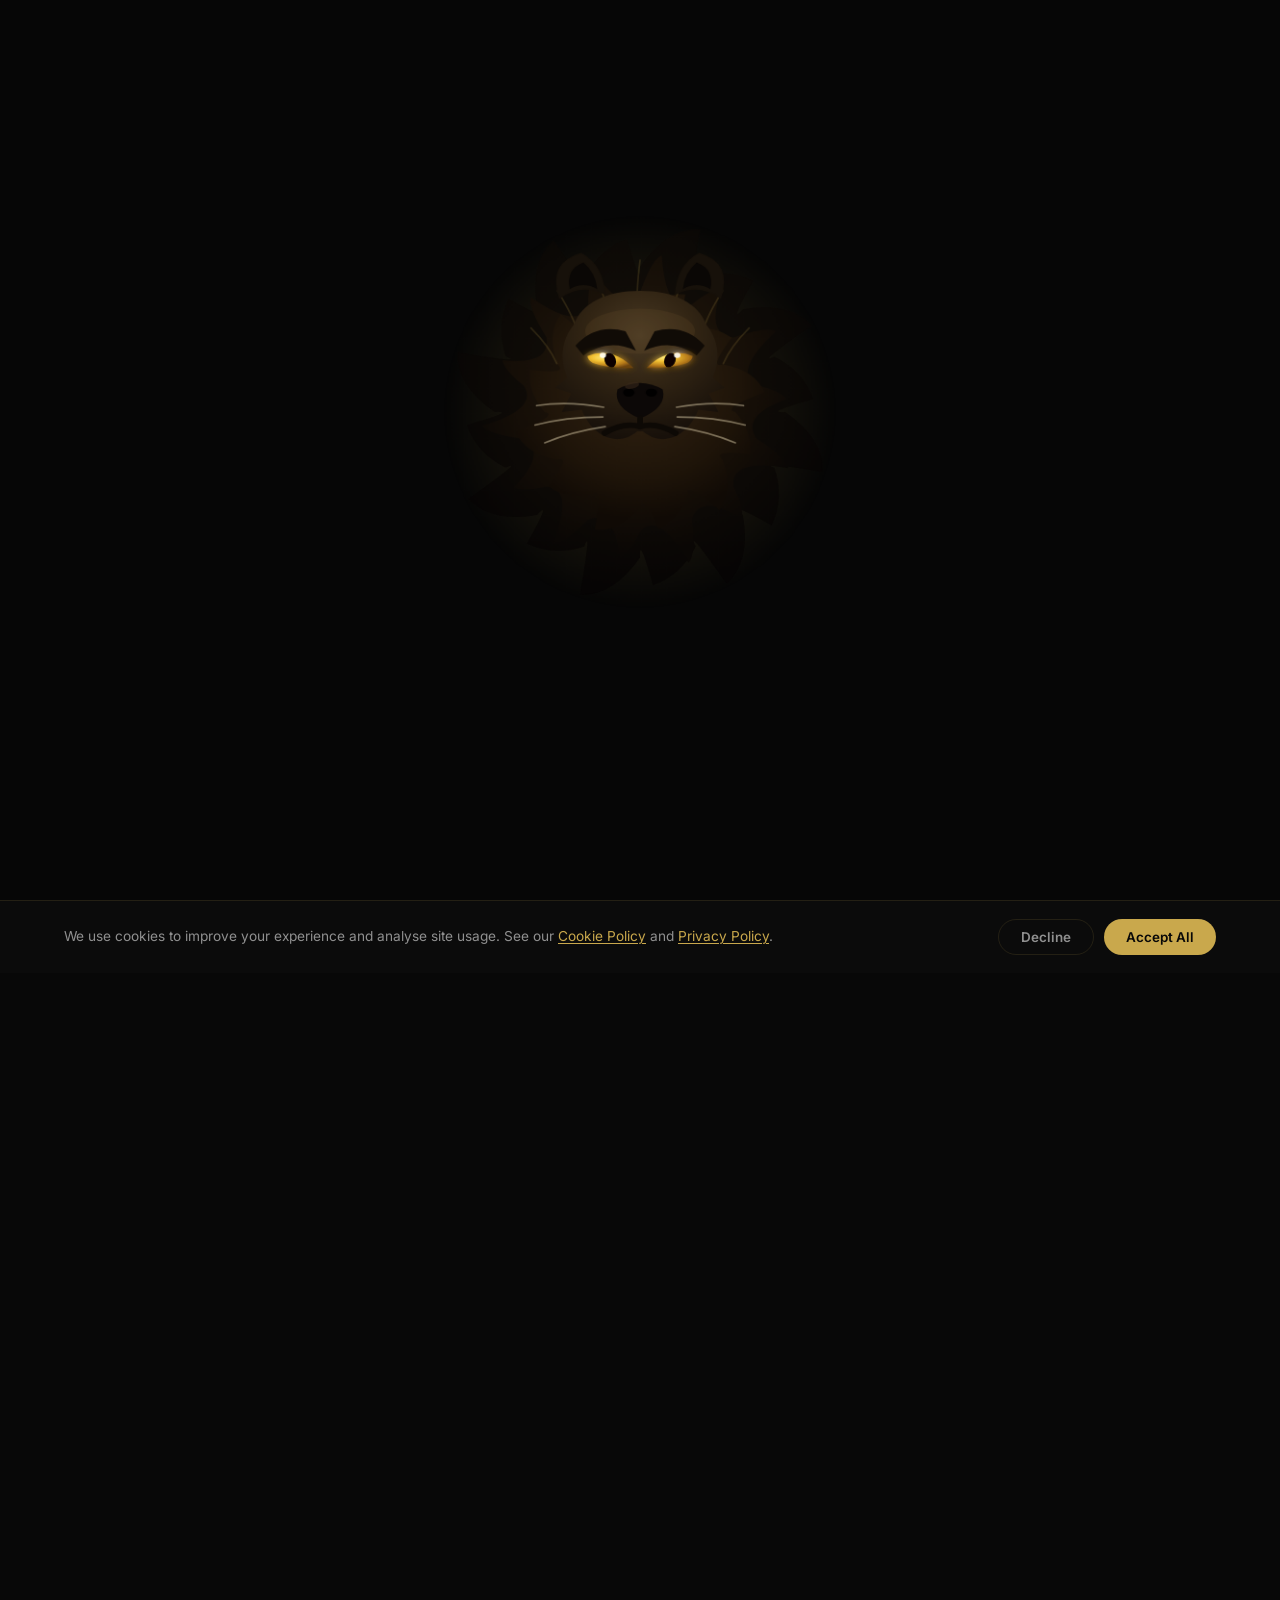
==== commit d4b27f95: "Switch all company lion icons to the Flaticon lion by Delwar018 - lion-icon.png (512px) used everywh" ====
--- a/index.html
+++ b/index.html
@@ -26,8 +26,7 @@
   <link rel="stylesheet" href="css/style.css"/>
 
   <!-- Favicon -->
-  <link rel="icon" type="image/svg+xml" href="favicon.svg"/>
-  <link rel="icon" type="image/svg+xml" sizes="any" href="favicon.svg"/>
+  <link rel="icon" type="image/png" href="favicon.png"/>
 </head>
 <body>
 
@@ -218,25 +217,7 @@
   <!-- NAVBAR -->
   <nav id="navbar" role="navigation" aria-label="Main navigation">
     <a href="index.html" class="nav-logo" aria-label="Leone Nero home">
-      <svg class="nav-logo-icon" viewBox="0 0 200 200" xmlns="http://www.w3.org/2000/svg" aria-hidden="true">
-        <circle cx="100" cy="100" r="97" fill="#f3efe4"/>
-        <circle cx="100" cy="100" r="94" fill="none" stroke="#c9a84c" stroke-width="3.5" opacity="0.9"/>
-        <path d="M100,28 Q113.5,8.84 129.75,9.78 Q123.8,44.4 127.55,33.48 Q142.87,28.44 156.14,34.85 Q143.27,57.74 150.91,49.09 Q174,45.09 184.83,57.24 Q156.15,77.52 166.52,72.45 Q180.92,79.71 185.76,93.63 Q160.48,100.71 172,100 Q191.16,113.5 190.22,129.75 Q155.6,123.8 166.52,127.55 Q171.56,142.87 165.15,156.14 Q142.26,143.27 150.91,150.91 Q154.91,174 142.76,184.83 Q122.48,156.15 127.55,166.52 Q120.29,180.92 106.37,185.76 Q99.29,160.48 100,172 Q86.5,191.16 70.25,190.22 Q76.2,155.6 72.45,166.52 Q57.13,171.56 43.86,165.15 Q56.73,142.26 49.09,150.91 Q26,154.91 15.17,142.76 Q43.85,122.48 33.48,127.55 Q19.08,120.29 14.24,106.37 Q39.52,99.29 28,100 Q8.84,86.5 9.78,70.25 Q44.4,76.2 33.48,72.45 Q28.44,57.13 34.85,43.86 Q57.74,56.73 49.09,49.09 Q45.09,26 57.24,15.17 Q77.52,43.85 72.45,33.48 Q79.71,19.08 93.63,14.24 Q100.71,39.52 100,28 Z" fill="#1f1f1f"/>
-        <path d="M100,40 C117,40 129,46 133,57 C139,64 140,74 136,83 L142,88 L134,91 L139,100 L129,99 C126,112 115,121 100,123 C85,121 74,112 71,99 L61,100 L66,91 L58,88 L64,83 C60,74 61,64 67,57 C71,46 83,40 100,40 Z" fill="#f3efe4"/>
-        <path d="M60,44 Q54,26 71,21 Q82,27 83,42 Q71,36 60,44Z" fill="#1f1f1f"/>
-        <path d="M140,44 Q146,26 129,21 Q118,27 117,42 Q129,36 140,44Z" fill="#1f1f1f"/>
-        <path d="M65,39 Q63,29 72,26 Q78,31 79,39 Q72,35 65,39Z" fill="#f3efe4"/>
-        <path d="M135,39 Q137,29 128,26 Q122,31 121,39 Q128,35 135,39Z" fill="#f3efe4"/>
-        <path d="M68,67 Q78,56 93,60 L98,69 Q84,62 72,71 Z" fill="#1f1f1f"/>
-        <path d="M132,67 Q122,56 107,60 L102,69 Q116,62 128,71 Z" fill="#1f1f1f"/>
-        <path d="M74,72 Q86,66 97,79 Q83,79 74,72 Z" fill="#1f1f1f"/>
-        <path d="M126,72 Q114,66 103,79 Q117,79 126,72 Z" fill="#1f1f1f"/>
-        <circle cx="83" cy="72.5" r="1.6" fill="#f3efe4"/>
-        <circle cx="117" cy="72.5" r="1.6" fill="#f3efe4"/>
-        <path d="M89,90 Q100,84 111,90 Q113,99 100,105 Q87,99 89,90 Z" fill="#1f1f1f"/>
-        <path d="M100,105 L100,110 M100,110 Q91,116 82,111 M100,110 Q109,116 118,111" fill="none" stroke="#1f1f1f" stroke-width="3.6" stroke-linecap="round"/>
-        <path d="M93,119 Q100,123 107,119 Q104,116 100,116 Q96,116 93,119Z" fill="#1f1f1f" opacity="0.9"/>
-      </svg>
+      <img class="nav-logo-icon" src="lion-icon.png" alt="" aria-hidden="true"/>
       <div class="nav-logo-text">
         <span class="nav-logo-name">LEONE NERO</span>
         <span class="nav-logo-srl">S.r.l.</span>
@@ -790,41 +771,7 @@
           <div class="about-lion-wrap">
             <div class="about-lion-ring"></div>
             <div class="about-lion-ring-inner"></div>
-            <svg class="about-lion-svg" viewBox="0 0 160 160" fill="none" xmlns="http://www.w3.org/2000/svg">
-              <g fill="#c9a84c" opacity="0.7">
-                <polygon points="80,6  74,30 80,26 86,30"/>
-                <polygon points="108,10 96,32 100,29 103,33"/>
-                <polygon points="130,28 114,44 117,41 121,44"/>
-                <polygon points="143,54 124,62 126,66 122,69"/>
-                <polygon points="145,82 124,83 126,86 122,89"/>
-                <polygon points="136,108 117,99 118,103 114,106"/>
-                <polygon points="116,126 102,110 104,114 100,116"/>
-                <polygon points="88,135 82,116 86,119 80,119"/>
-                <polygon points="72,135 78,116 74,119 80,119"/>
-                <polygon points="44,126 58,110 56,114 60,116"/>
-                <polygon points="24,108 43,99 42,103 46,106"/>
-                <polygon points="15,82 36,83 34,86 38,89"/>
-                <polygon points="17,54 36,62 34,66 38,69"/>
-                <polygon points="30,28 46,44 43,41 39,44"/>
-                <polygon points="52,10 64,32 60,29 57,33"/>
-              </g>
-              <circle cx="80" cy="80" r="52" fill="#16100a"/>
-              <circle cx="80" cy="80" r="52" fill="none" stroke="#c9a84c" stroke-width="1" opacity="0.25"/>
-              <ellipse cx="80" cy="84" rx="38" ry="42" fill="#231608"/>
-              <ellipse cx="80" cy="64" rx="26" ry="12" fill="#1a1006"/>
-              <ellipse cx="65" cy="72" rx="9" ry="7" fill="#c9a84c"/>
-              <ellipse cx="95" cy="72" rx="9" ry="7" fill="#c9a84c"/>
-              <ellipse cx="65" cy="72" rx="4.5" ry="6" fill="#080400"/>
-              <ellipse cx="95" cy="72" rx="4.5" ry="6" fill="#080400"/>
-              <circle  cx="62" cy="70" r="1.8" fill="rgba(255,255,255,0.55)"/>
-              <circle  cx="92" cy="70" r="1.8" fill="rgba(255,255,255,0.55)"/>
-              <path d="M74,90 C76,86 84,86 86,90 C88,94 85,98 80,98 C75,98 72,94 74,90Z" fill="#1a0800"/>
-              <path d="M65,104 C70,115 90,115 95,104 L92,101 C87,111 73,111 68,101 Z" fill="#080000"/>
-              <path d="M69,102 L70,110 L73,102" fill="rgba(235,230,215,0.9)"/>
-              <path d="M78,101 L79,109 L82,101" fill="rgba(235,230,215,0.9)"/>
-              <path d="M87,102 L88,110 L91,102" fill="rgba(235,230,215,0.9)"/>
-              <ellipse cx="80" cy="112" rx="8" ry="4" fill="#7a1020" opacity="0.7"/>
-            </svg>
+            <img class="about-lion-svg" src="lion-icon.png" alt="" aria-hidden="true"/>
           </div>
         </div>
       </div>
@@ -981,25 +928,7 @@
     <div class="footer-grid">
       <div class="footer-brand">
         <a href="index.html" class="nav-logo" style="display:inline-flex;" aria-label="Leone Nero home">
-          <svg width="40" height="40" viewBox="0 0 200 200" xmlns="http://www.w3.org/2000/svg" aria-hidden="true">
-        <circle cx="100" cy="100" r="97" fill="#f3efe4"/>
-        <circle cx="100" cy="100" r="94" fill="none" stroke="#c9a84c" stroke-width="3.5" opacity="0.9"/>
-        <path d="M100,28 Q113.5,8.84 129.75,9.78 Q123.8,44.4 127.55,33.48 Q142.87,28.44 156.14,34.85 Q143.27,57.74 150.91,49.09 Q174,45.09 184.83,57.24 Q156.15,77.52 166.52,72.45 Q180.92,79.71 185.76,93.63 Q160.48,100.71 172,100 Q191.16,113.5 190.22,129.75 Q155.6,123.8 166.52,127.55 Q171.56,142.87 165.15,156.14 Q142.26,143.27 150.91,150.91 Q154.91,174 142.76,184.83 Q122.48,156.15 127.55,166.52 Q120.29,180.92 106.37,185.76 Q99.29,160.48 100,172 Q86.5,191.16 70.25,190.22 Q76.2,155.6 72.45,166.52 Q57.13,171.56 43.86,165.15 Q56.73,142.26 49.09,150.91 Q26,154.91 15.17,142.76 Q43.85,122.48 33.48,127.55 Q19.08,120.29 14.24,106.37 Q39.52,99.29 28,100 Q8.84,86.5 9.78,70.25 Q44.4,76.2 33.48,72.45 Q28.44,57.13 34.85,43.86 Q57.74,56.73 49.09,49.09 Q45.09,26 57.24,15.17 Q77.52,43.85 72.45,33.48 Q79.71,19.08 93.63,14.24 Q100.71,39.52 100,28 Z" fill="#1f1f1f"/>
-        <path d="M100,40 C117,40 129,46 133,57 C139,64 140,74 136,83 L142,88 L134,91 L139,100 L129,99 C126,112 115,121 100,123 C85,121 74,112 71,99 L61,100 L66,91 L58,88 L64,83 C60,74 61,64 67,57 C71,46 83,40 100,40 Z" fill="#f3efe4"/>
-        <path d="M60,44 Q54,26 71,21 Q82,27 83,42 Q71,36 60,44Z" fill="#1f1f1f"/>
-        <path d="M140,44 Q146,26 129,21 Q118,27 117,42 Q129,36 140,44Z" fill="#1f1f1f"/>
-        <path d="M65,39 Q63,29 72,26 Q78,31 79,39 Q72,35 65,39Z" fill="#f3efe4"/>
-        <path d="M135,39 Q137,29 128,26 Q122,31 121,39 Q128,35 135,39Z" fill="#f3efe4"/>
-        <path d="M68,67 Q78,56 93,60 L98,69 Q84,62 72,71 Z" fill="#1f1f1f"/>
-        <path d="M132,67 Q122,56 107,60 L102,69 Q116,62 128,71 Z" fill="#1f1f1f"/>
-        <path d="M74,72 Q86,66 97,79 Q83,79 74,72 Z" fill="#1f1f1f"/>
-        <path d="M126,72 Q114,66 103,79 Q117,79 126,72 Z" fill="#1f1f1f"/>
-        <circle cx="83" cy="72.5" r="1.6" fill="#f3efe4"/>
-        <circle cx="117" cy="72.5" r="1.6" fill="#f3efe4"/>
-        <path d="M89,90 Q100,84 111,90 Q113,99 100,105 Q87,99 89,90 Z" fill="#1f1f1f"/>
-        <path d="M100,105 L100,110 M100,110 Q91,116 82,111 M100,110 Q109,116 118,111" fill="none" stroke="#1f1f1f" stroke-width="3.6" stroke-linecap="round"/>
-        <path d="M93,119 Q100,123 107,119 Q104,116 100,116 Q96,116 93,119Z" fill="#1f1f1f" opacity="0.9"/>
-      </svg>
+          <img src="lion-icon.png" width="40" height="40" alt="" aria-hidden="true" style="background:#f3efe4;border-radius:50%;padding:5px;box-sizing:border-box;"/>
           <div class="nav-logo-text" style="margin-left:12px;">
             <span class="nav-logo-name">LEONE NERO</span>
             <span class="nav-logo-srl">S.r.l.</span>
@@ -1057,6 +986,7 @@
 
     <div class="footer-bottom">
       <p class="footer-copy">&copy; <span class="js-year"></span> Leone Nero S.r.l. — P.IVA IT12345678901 — <span data-i18n-key="footer.rights">All rights reserved.</span></p>
+      <p class="footer-attrib"><a href="https://www.flaticon.com/free-icons/lion" title="lion icons" target="_blank" rel="noopener">Lion icons created by Delwar018 - Flaticon</a></p>
       <ul class="footer-legal">
         <li><a href="terms.html"   data-i18n-key="footer.terms.s">Terms</a></li>
         <li><a href="privacy.html" data-i18n-key="footer.privacy.s">Privacy</a></li>
--- a/css/style.css
+++ b/css/style.css
@@ -125,7 +125,11 @@
 
 /* Logo */
 .nav-logo { display:flex; align-items:center; gap:12px; flex-shrink:0; }
-.nav-logo-icon { width:42px; height:42px; flex-shrink:0; }
+.nav-logo-icon {
+  width:42px; height:42px; flex-shrink:0;
+  background:#f3efe4; border-radius:50%;
+  padding:5px; box-sizing:border-box; object-fit:contain;
+}
 .nav-logo-text { display:flex; flex-direction:column; line-height:1; }
 .nav-logo-name {
   font-family:'Playfair Display',serif;
@@ -492,7 +496,12 @@
   border:1px dashed rgba(201,168,76,0.15);
   animation:spinSlow 12s linear infinite reverse;
 }
-.about-lion-svg { width:200px; height:200px; }
+.about-lion-svg {
+  width:200px; height:200px;
+  background:#f3efe4; border-radius:50%;
+  border:3px solid rgba(201,168,76,0.65);
+  padding:22px; box-sizing:border-box; object-fit:contain;
+}
 
 /* ================================================================
    TEAM / QUOTE
@@ -618,6 +627,9 @@
   flex-wrap:wrap; gap:14px;
 }
 .footer-copy { font-size:0.78rem; color:var(--text-muted); }
+.footer-attrib { font-size:0.66rem; color:var(--text-muted); opacity:0.75; }
+.footer-attrib a { color:inherit; text-decoration:underline; transition:color var(--ease); }
+.footer-attrib a:hover { color:var(--gold); }
 .footer-legal { display:flex; gap:22px; }
 .footer-legal a { font-size:0.78rem; color:var(--text-muted); transition:color var(--ease); }
 .footer-legal a:hover { color:var(--gold); }
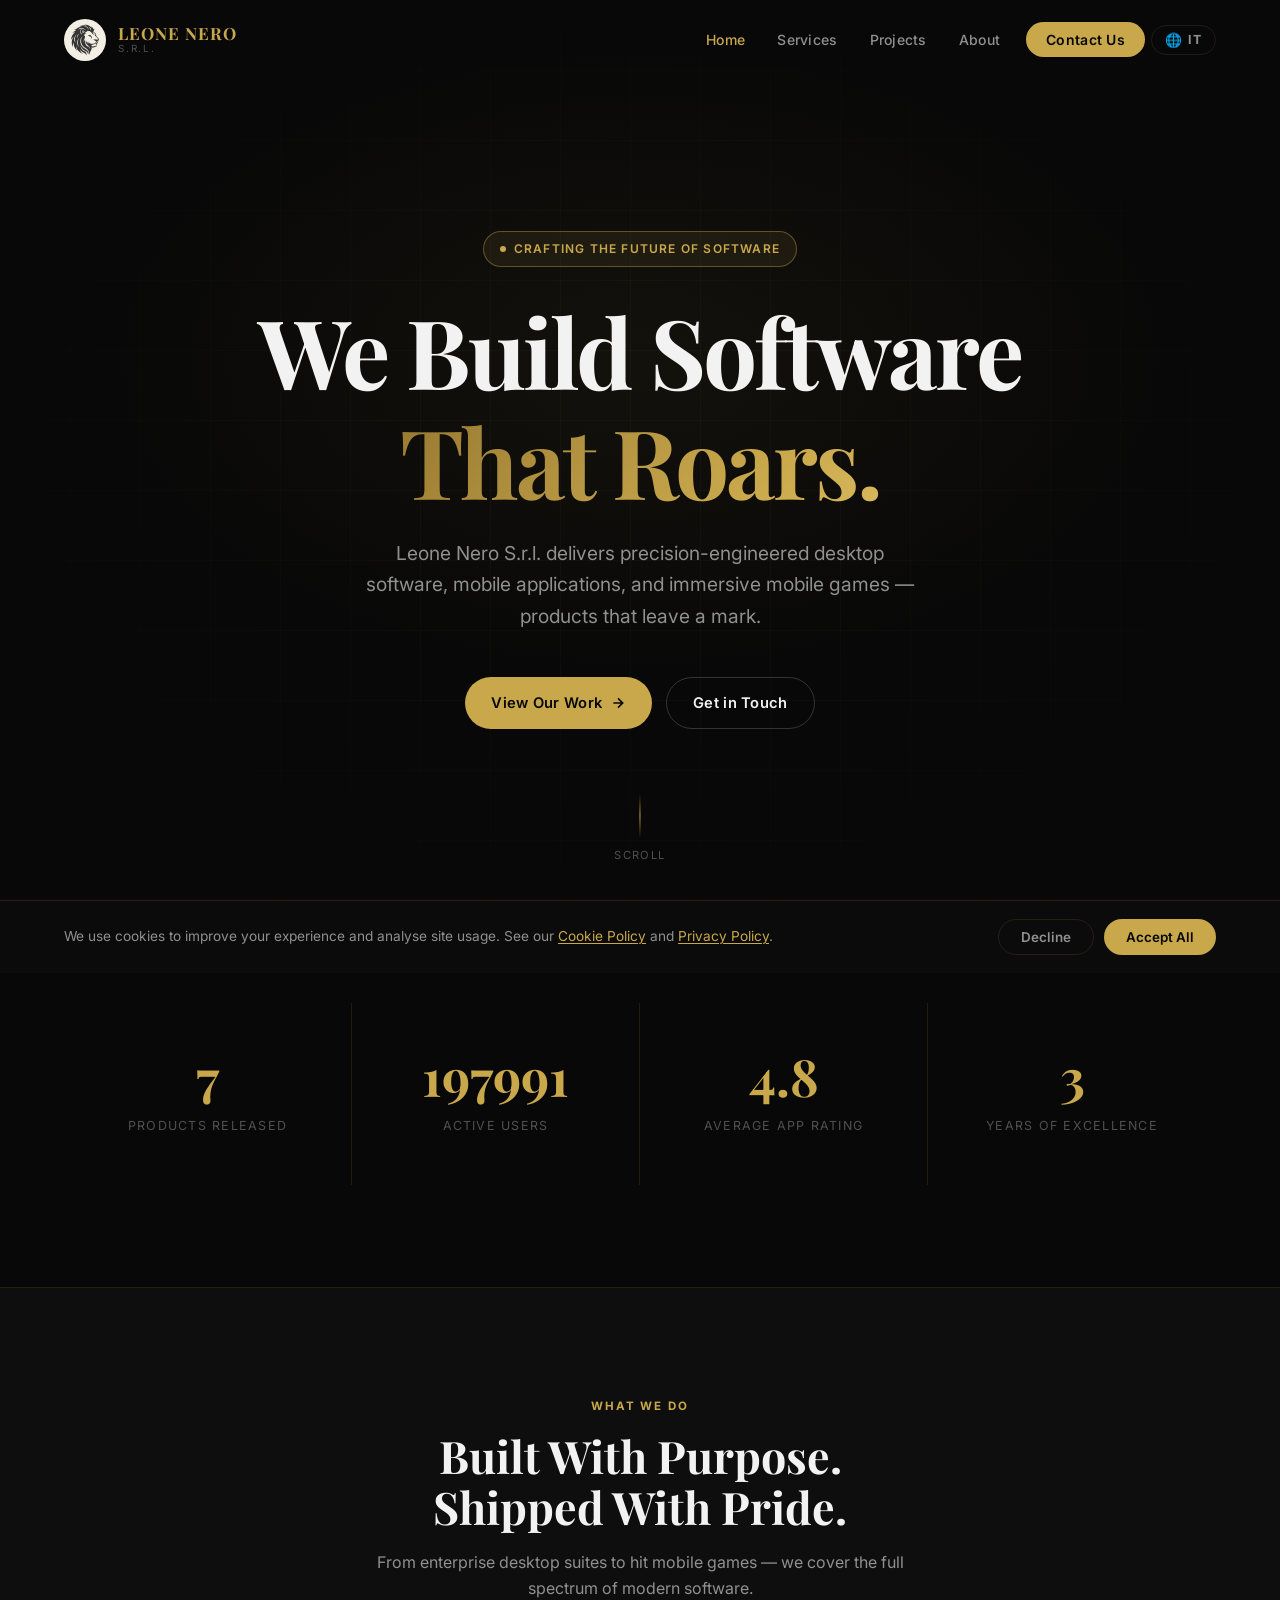
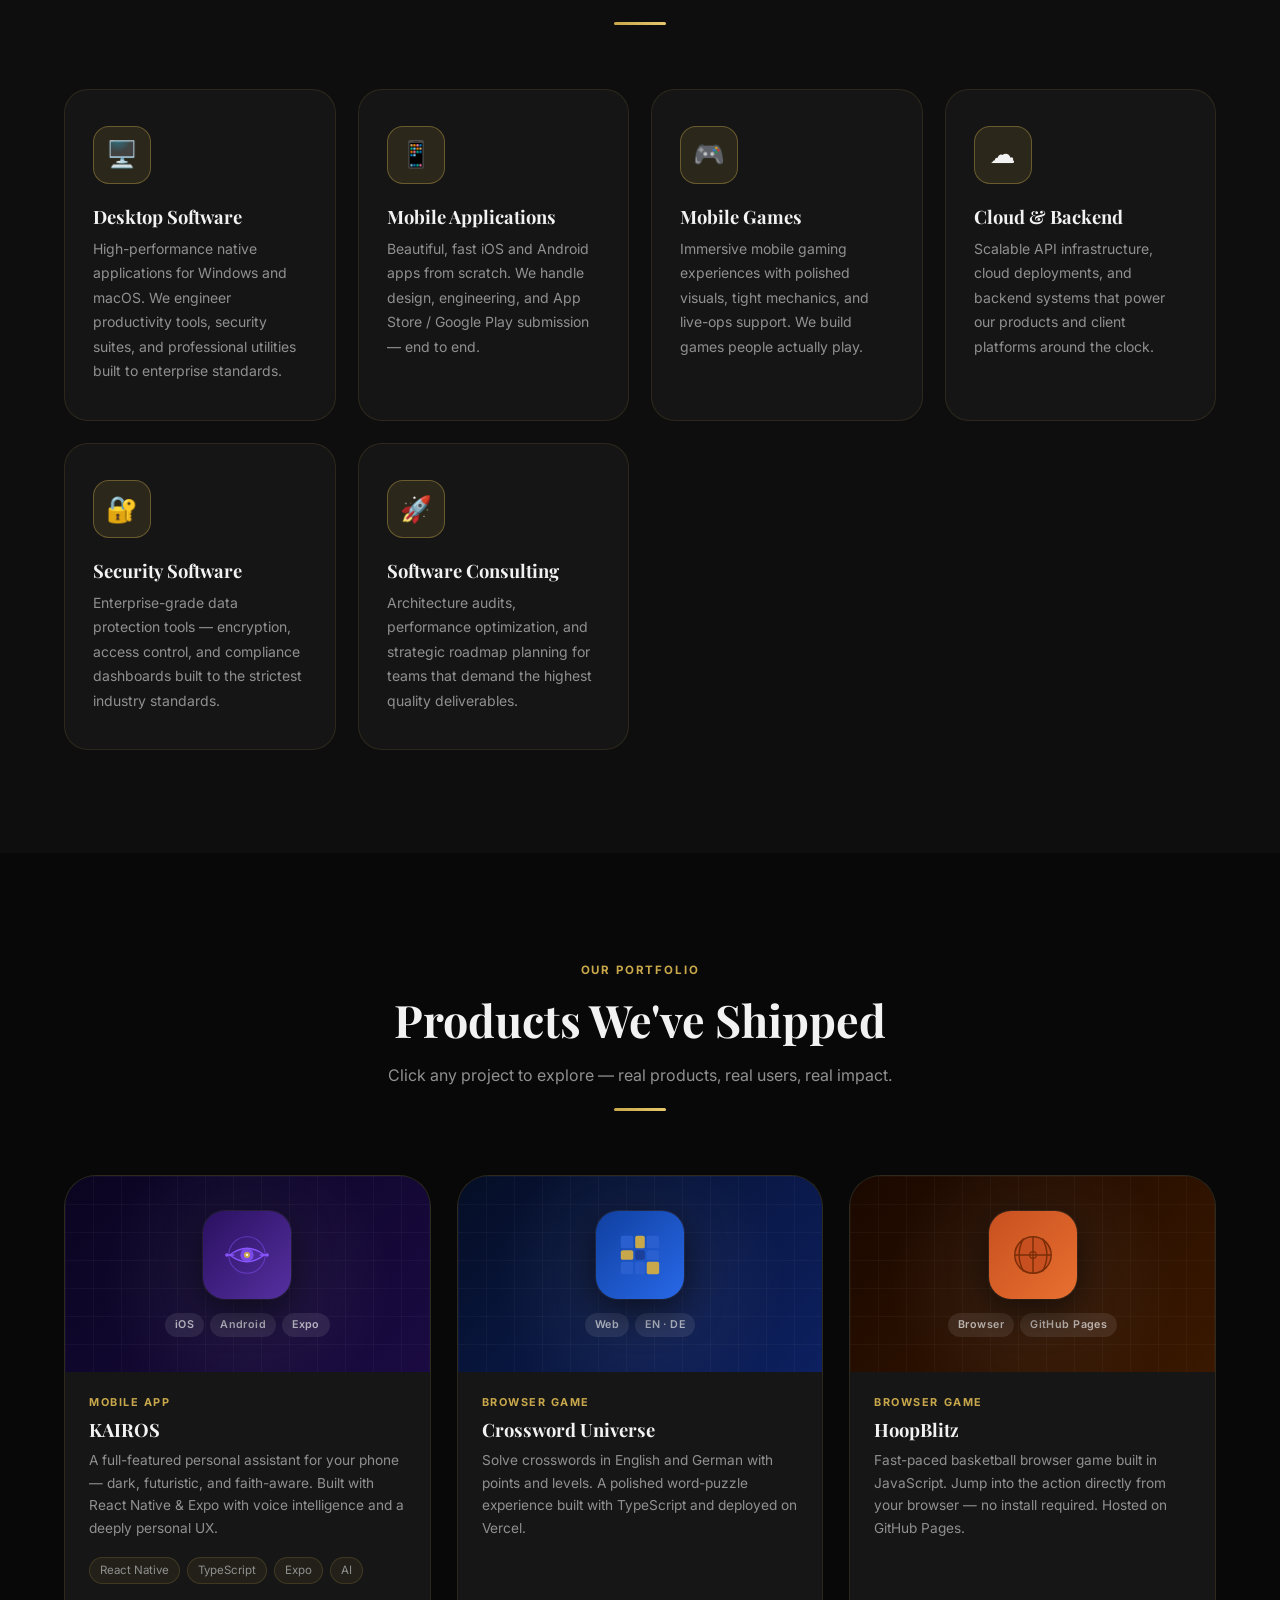
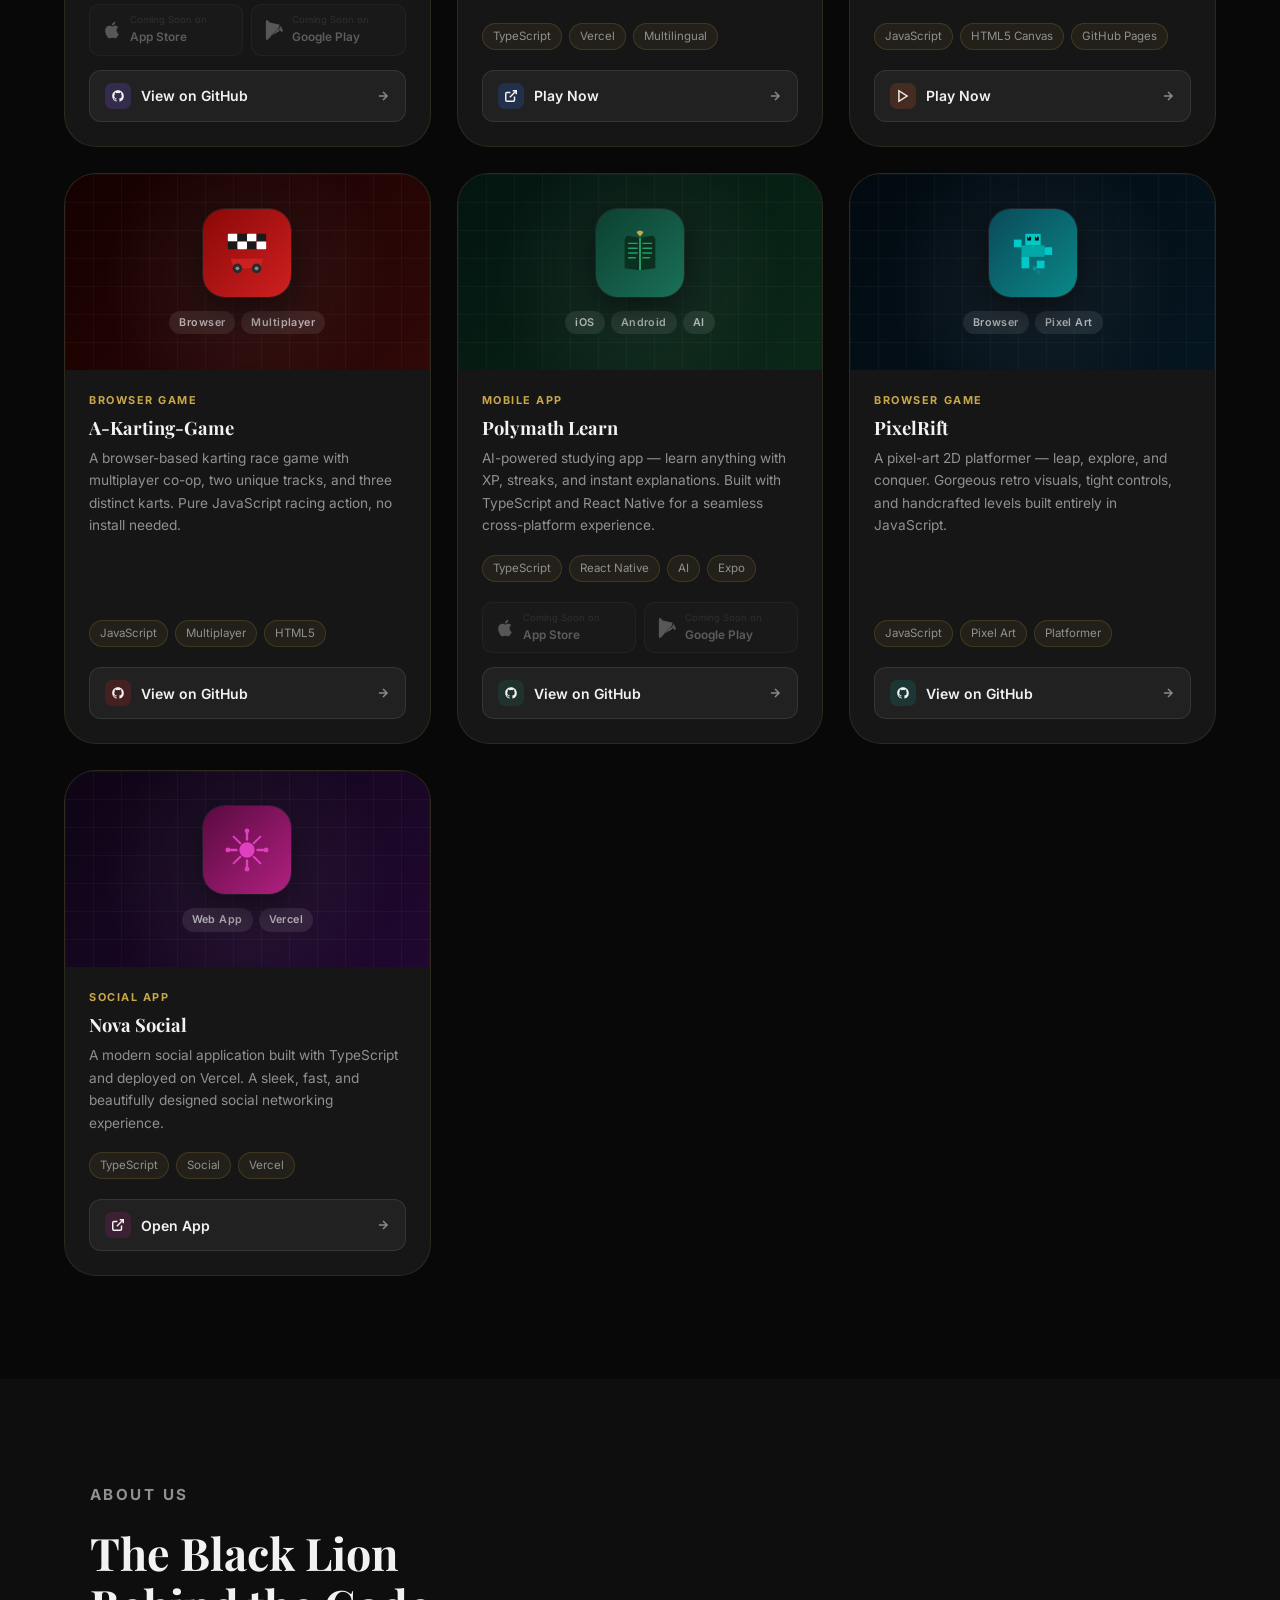
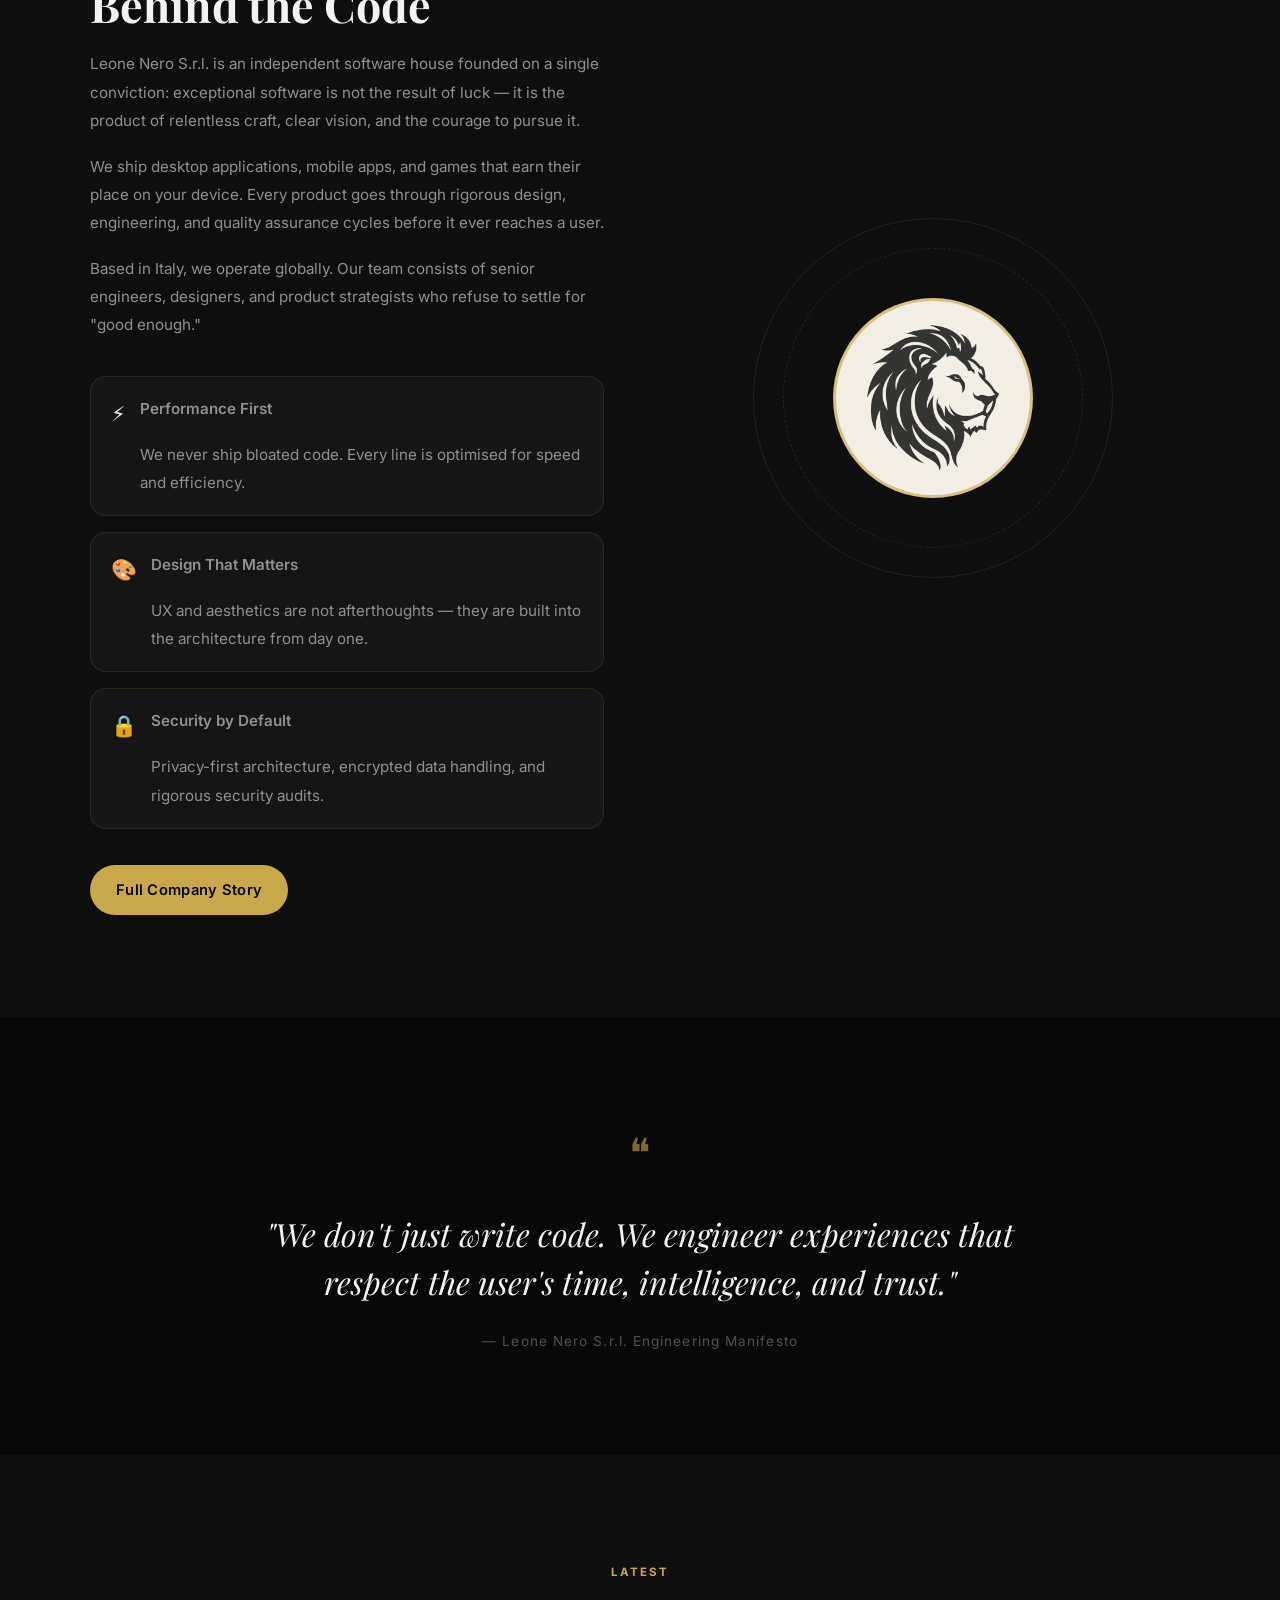
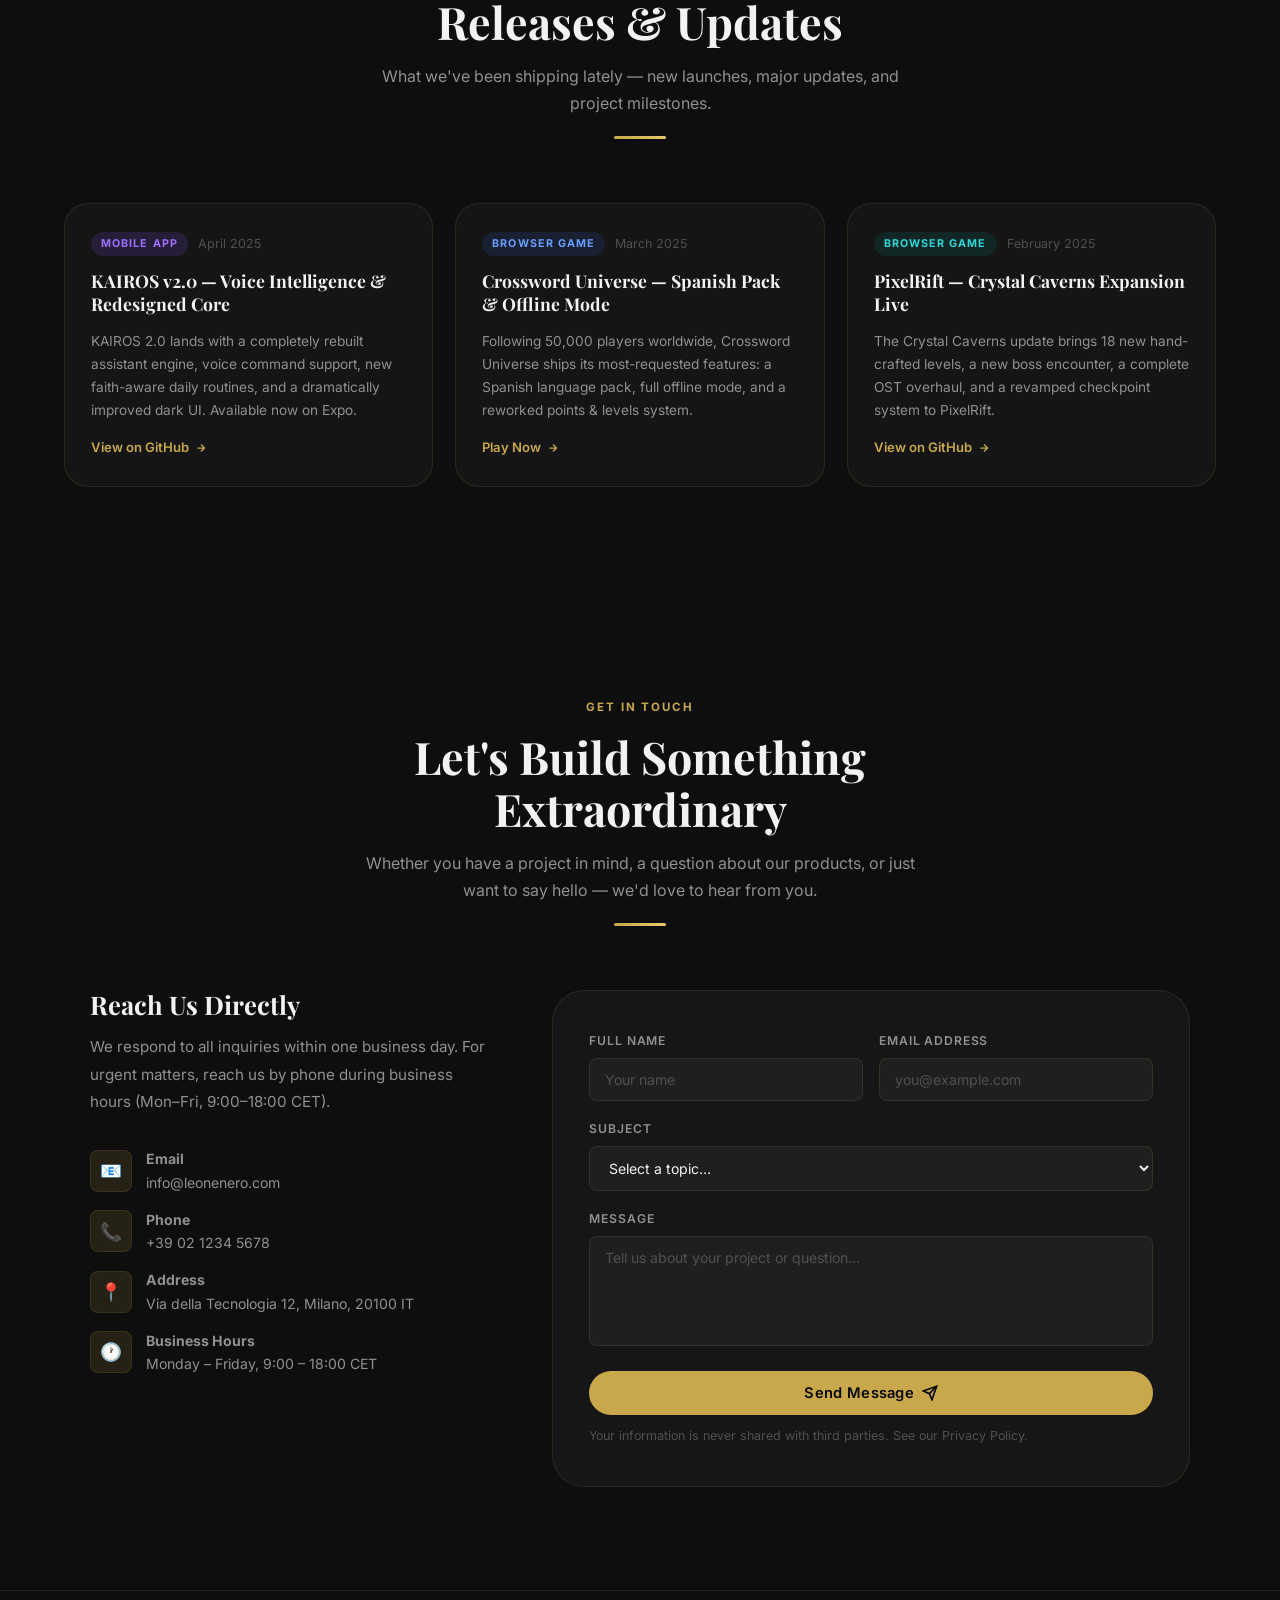
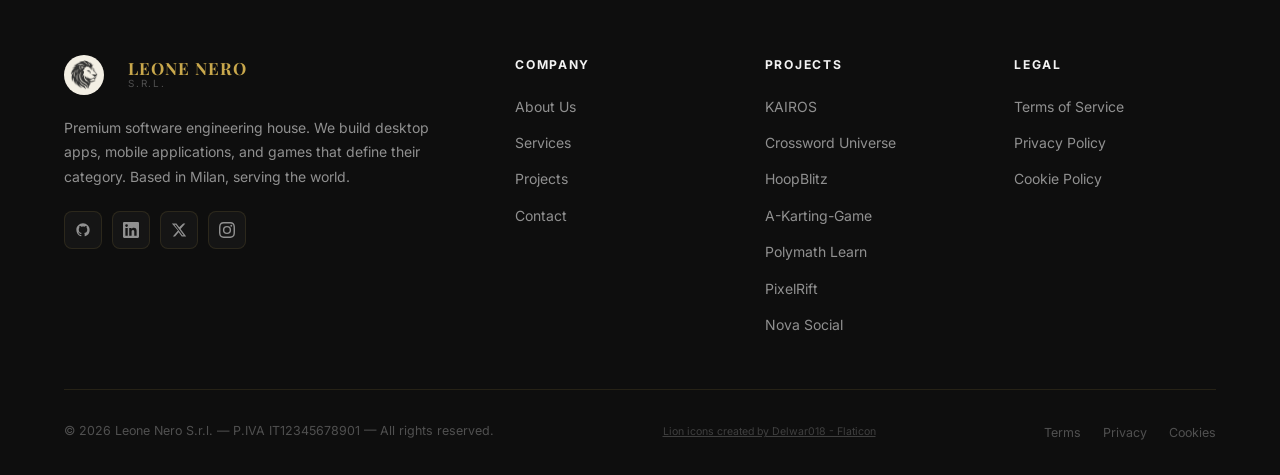
==== commit d591f81c: "Replace loader with photorealistic black-lion roar video Swap the GSAP/SVG lion loader for a cinemat" ====
--- a/index.html
+++ b/index.html
@@ -33,165 +33,12 @@
 <!-- LOADER -->
 <div id="loader" role="status" aria-label="Loading Leone Nero">
 
-  <svg class="loader-lion" viewBox="0 0 500 500" xmlns="http://www.w3.org/2000/svg" aria-hidden="true">
-    <defs>
-      <radialGradient id="rl-aura" cx="50%" cy="50%" r="50%">
-        <stop offset="0%"  stop-color="#c9a84c" stop-opacity="0.30"/>
-        <stop offset="70%" stop-color="#c9a84c" stop-opacity="0.07"/>
-        <stop offset="100%" stop-color="#c9a84c" stop-opacity="0"/>
-      </radialGradient>
-      <radialGradient id="rl-mane-o" cx="50%" cy="42%" r="58%">
-        <stop offset="0%"   stop-color="#16110a"/>
-        <stop offset="70%"  stop-color="#0c0906"/>
-        <stop offset="100%" stop-color="#060404"/>
-      </radialGradient>
-      <radialGradient id="rl-mane-m" cx="50%" cy="40%" r="58%">
-        <stop offset="0%"   stop-color="#241a0e"/>
-        <stop offset="70%"  stop-color="#150e07"/>
-        <stop offset="100%" stop-color="#0a0705"/>
-      </radialGradient>
-      <radialGradient id="rl-mane-i" cx="50%" cy="38%" r="58%">
-        <stop offset="0%"   stop-color="#352513"/>
-        <stop offset="70%"  stop-color="#1e1409"/>
-        <stop offset="100%" stop-color="#100a05"/>
-      </radialGradient>
-      <radialGradient id="rl-face" cx="50%" cy="30%" r="70%">
-        <stop offset="0%"   stop-color="#4a3a24"/>
-        <stop offset="45%"  stop-color="#322514"/>
-        <stop offset="100%" stop-color="#17100a"/>
-      </radialGradient>
-      <radialGradient id="rl-jaw" cx="50%" cy="20%" r="80%">
-        <stop offset="0%"   stop-color="#33271a"/>
-        <stop offset="100%" stop-color="#120c08"/>
-      </radialGradient>
-      <radialGradient id="rl-eye" cx="35%" cy="30%" r="75%">
-        <stop offset="0%"   stop-color="#ffe97a"/>
-        <stop offset="35%"  stop-color="#f2c032"/>
-        <stop offset="75%"  stop-color="#b67a1a"/>
-        <stop offset="100%" stop-color="#6e4410"/>
-      </radialGradient>
-      <radialGradient id="rl-mouth" cx="50%" cy="18%" r="80%">
-        <stop offset="0%"   stop-color="#6e1d1d"/>
-        <stop offset="55%"  stop-color="#3a0e0e"/>
-        <stop offset="100%" stop-color="#1c0505"/>
-      </radialGradient>
-      <radialGradient id="rl-tongue" cx="50%" cy="25%" r="75%">
-        <stop offset="0%"   stop-color="#d9606e"/>
-        <stop offset="60%"  stop-color="#a82e40"/>
-        <stop offset="100%" stop-color="#6e1626"/>
-      </radialGradient>
-      <filter id="rl-glow" x="-80%" y="-80%" width="260%" height="260%">
-        <feGaussianBlur stdDeviation="5" result="b"/>
-        <feMerge><feMergeNode in="b"/><feMergeNode in="SourceGraphic"/></feMerge>
-      </filter>
-      <filter id="rl-soft" x="-30%" y="-30%" width="160%" height="160%">
-        <feGaussianBlur stdDeviation="1.4"/>
-      </filter>
-    </defs>
-
-    <!-- aura -->
-    <circle class="rl-aura" cx="250" cy="250" r="245" fill="url(#rl-aura)"/>
-
-    <!-- shockwave rings (hidden until the roar) -->
-    <g class="rl-waves" fill="none" stroke="#c9a84c">
-      <circle class="rl-wave" cx="250" cy="290" r="46" stroke-width="5" opacity="0"/>
-      <circle class="rl-wave" cx="250" cy="290" r="46" stroke-width="3.5" opacity="0"/>
-      <circle class="rl-wave" cx="250" cy="290" r="46" stroke-width="2.5" opacity="0"/>
-    </g>
-
-    <g class="rl-lion">
-      <!-- mane -->
-      <path class="rl-mane-o" d="M250,70 Q283.82,21.63 324.53,23.97 Q309.5,111 318.88,83.7 Q357.18,71.1 390.34,87.12 Q358.17,144.35 377.28,122.72 Q435.4,112.44 462.53,142.88 Q390.36,193.79 416.3,181.12 Q452.29,199.28 464.41,234.07 Q401.19,251.78 430,250 Q478.37,283.82 476.03,324.53 Q389,309.5 416.3,318.88 Q428.9,357.18 412.88,390.34 Q355.65,358.17 377.28,377.28 Q387.56,435.4 357.12,462.53 Q306.21,390.36 318.88,416.3 Q300.72,452.29 265.93,464.41 Q248.22,401.19 250,430 Q216.18,478.37 175.47,476.03 Q190.5,389 181.12,416.3 Q142.82,428.9 109.66,412.88 Q141.83,355.65 122.72,377.28 Q64.6,387.56 37.47,357.12 Q109.64,306.21 83.7,318.88 Q47.71,300.72 35.59,265.93 Q98.81,248.22 70,250 Q21.63,216.18 23.97,175.47 Q111,190.5 83.7,181.12 Q71.1,142.82 87.12,109.66 Q144.35,141.83 122.72,122.72 Q112.44,64.6 142.88,37.47 Q193.79,109.64 181.12,83.7 Q199.28,47.71 234.07,35.59 Q251.78,98.81 250,70 Z" fill="url(#rl-mane-o)"/>
-      <path class="rl-mane-m" d="M250,102 Q264.68,60.45 276.79,55.84 Q281.73,129.8 314.21,116.66 Q338.65,97.33 350.64,98.36 Q330.74,155.47 365.71,157.72 Q407.35,143.29 418.51,149.89 Q363.76,199.86 394.29,217.07 Q424.63,224.12 431.31,234.14 Q374.25,254.18 394.29,282.93 Q431.53,306.49 433.33,319.33 Q360.13,307.68 365.71,342.28 Q379.11,370.4 375.45,381.86 Q324.2,349.75 314.21,383.34 Q319.02,427.15 310.1,436.56 Q273.57,372.07 250,398 Q236.37,426.01 225.12,430.29 Q218.27,370.2 185.79,383.34 Q154.53,414.41 141.62,413.31 Q169.26,344.53 134.29,342.28 Q103.89,349.08 93.53,342.96 Q136.24,300.14 105.71,282.93 Q61.93,277.87 54.75,267.08 Q125.75,245.82 105.71,217.07 Q81.43,197.54 79.77,185.63 Q139.87,192.32 134.29,157.72 Q110.96,120.34 114.91,107.99 Q175.8,150.25 185.79,116.66 Q185.91,85.5 194.19,76.77 Q226.43,127.93 250,102 Z"   fill="url(#rl-mane-m)"/>
-      <path class="rl-mane-i" d="M250,132 Q276.02,100.93 305.91,104.36 Q296.38,162.4 309,147.81 Q340.84,141.35 363.46,158.12 Q333.97,197.33 352.19,191 Q392.1,198 404.08,225.6 Q349.05,246.37 368,250 Q389.51,274.35 386.3,302.32 Q337.6,296.38 352.19,309 Q366.09,347.06 348.17,371.23 Q302.67,333.97 309,352.19 Q298.67,382.99 272.84,394.2 Q253.63,349.05 250,368 Q223.98,399.07 194.09,395.64 Q203.62,337.6 191,352.19 Q159.16,358.65 136.54,341.88 Q166.03,302.67 147.81,309 Q107.9,302 95.92,274.4 Q150.95,253.63 132,250 Q110.49,225.65 113.7,197.68 Q162.4,203.62 147.81,191 Q133.91,152.94 151.83,128.77 Q197.33,166.03 191,147.81 Q201.33,117.01 227.16,105.8 Q246.37,150.95 250,132 Z" fill="url(#rl-mane-i)"/>
-
-      <!-- mane fur sheen -->
-      <g class="rl-fur" opacity="0.16" stroke="#c9a84c" stroke-width="2" fill="none" stroke-linecap="round">
-        <path d="M250,62 C247,86 245,108 247,128"/>
-        <path d="M306,72 C299,94 292,114 290,132"/>
-        <path d="M352,100 C341,118 331,136 327,152"/>
-        <path d="M194,72 C201,94 208,114 210,132"/>
-        <path d="M148,100 C159,118 169,136 173,152"/>
-        <path d="M385,146 C371,160 359,176 353,190"/>
-        <path d="M115,146 C129,160 141,176 147,190"/>
-      </g>
-
-      <!-- ears -->
-      <path d="M150,110 Q135,65 177,53 Q205,68 207,105 Q177,90 150,110Z" fill="#17110a"/>
-      <path d="M350,110 Q365,65 323,53 Q295,68 293,105 Q323,90 350,110Z" fill="#17110a"/>
-      <path d="M163,98 Q158,73 180,65 Q195,78 197,98 Q180,88 163,98Z" fill="#0a0705"/>
-      <path d="M337,98 Q342,73 320,65 Q305,78 303,98 Q320,88 337,98Z" fill="#0a0705"/>
-
-      <!-- MOUTH GROUP (cavity + tongue + lower jaw) — GSAP scales this open -->
-      <g class="rl-mouth">
-        <path d="M200,270 Q250,250 300,270 Q306,320 250,355 Q194,320 200,270Z" fill="url(#rl-mouth)"/>
-        <path d="M220,290 Q250,275 280,290 Q285,326 250,341 Q215,326 220,290Z" fill="url(#rl-tongue)"/>
-        <path d="M250,284 L250,338" stroke="#7e1c2e" stroke-width="6" stroke-linecap="round" opacity="0.5"/>
-        <!-- lower jaw + lower fangs -->
-        <path d="M198,330 Q250,316 302,330 Q298,366 250,378 Q202,366 198,330Z" fill="url(#rl-jaw)"/>
-        <path d="M216,334 C217,318 220,308 226,302 C231,310 232,322 230,337 Z" fill="#e8dfc8" filter="url(#rl-soft)"/>
-        <path d="M284,334 C283,318 280,308 274,302 C269,310 268,322 270,337 Z" fill="#e8dfc8" filter="url(#rl-soft)"/>
-      </g>
-
-      <!-- upper face -->
-      <path class="rl-face" d=" M250,100 C 292,100 322,115 332,142 C 347,160 350,185 340,207 L 355,220 L 335,227 L 347,250 L 322,247 C 317,261 308,272 296,279 Q 272,291 250,271 Q 228,291 204,279 C 192,272 183,261 178,247 L 153,250 L 165,227 L 145,220 L 160,207 C 150,185 153,160 168,142 C 178,115 208,100 250,100 Z" fill="url(#rl-face)"/>
-      <!-- forehead highlight -->
-      <ellipse cx="250" cy="150" rx="68" ry="28" fill="#6e5630" opacity="0.18"/>
-
-      <!-- roar wrinkles on the muzzle (revealed during roar) -->
-      <g class="rl-wrinkles" fill="none" stroke="#0d0905" stroke-linecap="round" opacity="0">
-        <path d="M222,196 C232,186 244,182 256,184 C266,186 274,192 278,199" stroke-width="6"/>
-        <path d="M214,210 C226,199 240,194 253,196" stroke-width="4"/>
-        <path d="M286,210 C274,199 260,194 247,196" stroke-width="4"/>
-      </g>
-
-      <!-- brows -->
-      <path class="rl-brow" d="M170,168 Q195,140 232,150 L245,174 Q210,158 180,180 Z" fill="#100b06"/>
-      <path class="rl-brow" d="M330,168 Q305,140 268,150 L255,174 Q290,158 320,180 Z" fill="#100b06"/>
-
-      <!-- eyes -->
-      <g class="rl-eyes">
-        <g class="rl-eye-l" filter="url(#rl-glow)">
-          <path d="M185,180 Q215,165 242,198 Q208,198 191,190 Q185,185 185,180Z" fill="url(#rl-eye)"/>
-          <ellipse cx="213" cy="186" rx="7" ry="11" fill="#0a0500" transform="rotate(-14,213,186)"/>
-          <circle cx="204" cy="179" r="4" fill="rgba(255,255,255,0.85)"/>
-        </g>
-        <g class="rl-eye-r" filter="url(#rl-glow)">
-          <path d="M315,180 Q285,165 258,198 Q292,198 309,190 Q315,185 315,180Z" fill="url(#rl-eye)"/>
-          <ellipse cx="287" cy="186" rx="7" ry="11" fill="#0a0500" transform="rotate(14,287,186)"/>
-          <circle cx="296" cy="179" r="4" fill="rgba(255,255,255,0.85)"/>
-        </g>
-      </g>
-
-      <!-- nose -->
-      <path class="rl-nose" d="M222,222 Q250,206 278,222 Q284,244 250,258 Q216,244 222,222Z" fill="#0c0807"/>
-      <ellipse cx="236" cy="226" rx="7" ry="5" fill="#000" opacity="0.9"/>
-      <ellipse cx="264" cy="226" rx="7" ry="5" fill="#000" opacity="0.9"/>
-      <ellipse cx="240" cy="217" rx="9" ry="4" fill="#3a2a1c" opacity="0.55" transform="rotate(-12,240,217)"/>
-
-      <!-- upper lip edge + philtrum -->
-      <path d="M250,258 L250,268 M250,268 Q230,262 206,276 M250,268 Q270,262 294,276"
-            fill="none" stroke="#0d0905" stroke-width="7" stroke-linecap="round"/>
-
-      <!-- upper fangs (hang from the upper lip) -->
-      <g class="rl-fangs-u">
-        <path d="M207,275 C204,296 206,312 213,322 C220,310 221,292 219,276 Z" fill="#efe8d4" filter="url(#rl-soft)"/>
-        <path d="M293,275 C296,296 294,312 287,322 C280,310 279,292 281,276 Z" fill="#efe8d4" filter="url(#rl-soft)"/>
-        <path d="M231,273 L233,292 C233,296 236,298 239,297 C242,296 243,293 242,290 L238,273 Z" fill="#e4dcc4" filter="url(#rl-soft)"/>
-        <path d="M269,273 L267,292 C267,296 264,298 261,297 C258,296 257,293 258,290 L262,273 Z" fill="#e4dcc4" filter="url(#rl-soft)"/>
-      </g>
-
-      <!-- whiskers -->
-      <g class="rl-whiskers" stroke="rgba(220,205,170,0.5)" stroke-width="2" stroke-linecap="round" fill="none">
-        <path d="M205,244 Q160,236 122,242"/>
-        <path d="M204,256 Q158,256 120,266"/>
-        <path d="M207,268 Q166,274 132,288"/>
-        <path d="M295,244 Q340,236 378,242"/>
-        <path d="M296,256 Q342,256 380,266"/>
-        <path d="M293,268 Q334,274 368,288"/>
-      </g>
-    </g>
-  </svg>
+  <video class="loader-video" id="loader-video"
+         autoplay muted playsinline preload="auto"
+         poster="media/lion-poster.png" aria-hidden="true">
+    <source src="media/lion-roar.mp4" type="video/mp4">
+  </video>
+  <div class="loader-vignette" aria-hidden="true"></div>
 
   <div class="loader-brand" aria-hidden="true">
     <span class="loader-brand-name">LEONE NERO</span>
@@ -997,7 +844,6 @@
 
 </div><!-- /#site-wrap -->
 
-<script src="https://cdnjs.cloudflare.com/ajax/libs/gsap/3.12.5/gsap.min.js" crossorigin="anonymous" referrerpolicy="no-referrer"></script>
 <script src="js/loader.js"></script>
 <script src="js/main.js"></script>
 <script src="js/i18n.js"></script>
--- a/css/style.css
+++ b/css/style.css
@@ -67,27 +67,43 @@
 h1,h2,h3,h4,h5 { font-family:'Playfair Display',Georgia,serif; line-height:1.15; font-weight:700; }
 
 /* ================================================================
-   LOADER  (motion driven by GSAP — no CSS keyframe conflicts)
+   LOADER  (cinematic black-lion roar video → fades into the site)
 ================================================================ */
 #loader {
   position:fixed; inset:0; z-index:9999;
-  background:#060606;
+  background:#000;
   display:flex; flex-direction:column; align-items:center; justify-content:center;
-  transition:opacity 0.9s ease;
+  overflow:hidden;
+  transition:opacity 1s ease;
+  will-change:opacity;
 }
 #loader canvas { display:none !important; }
 #loader.hiding { opacity:0; pointer-events:none; }
 
-.loader-lion {
-  width:clamp(240px,54vmin,420px);
-  height:auto;
+/* Full-bleed roar video */
+.loader-video {
+  position:absolute; inset:0;
+  width:100%; height:100%;
+  object-fit:cover;
   display:block;
-  will-change:transform,filter;
+}
+/* Soft vignette + bottom darkening so the brand stays legible */
+.loader-vignette {
+  position:absolute; inset:0;
+  pointer-events:none;
+  background:
+    radial-gradient(120% 120% at 50% 42%, transparent 55%, rgba(0,0,0,0.55) 100%),
+    linear-gradient(to bottom, transparent 60%, rgba(0,0,0,0.85) 100%);
 }
 .loader-brand {
-  margin-top:18px;
+  position:absolute;
+  left:0; right:0; bottom:clamp(40px,11vh,96px);
   text-align:center;
-}
+  z-index:2;
+  opacity:0; transform:translateY(12px);
+  transition:opacity 0.9s ease, transform 0.9s ease;
+}
+.loader-brand.show { opacity:1; transform:none; }
 .loader-brand-name {
   display:block;
   font-family:'Playfair Display',Georgia,serif;
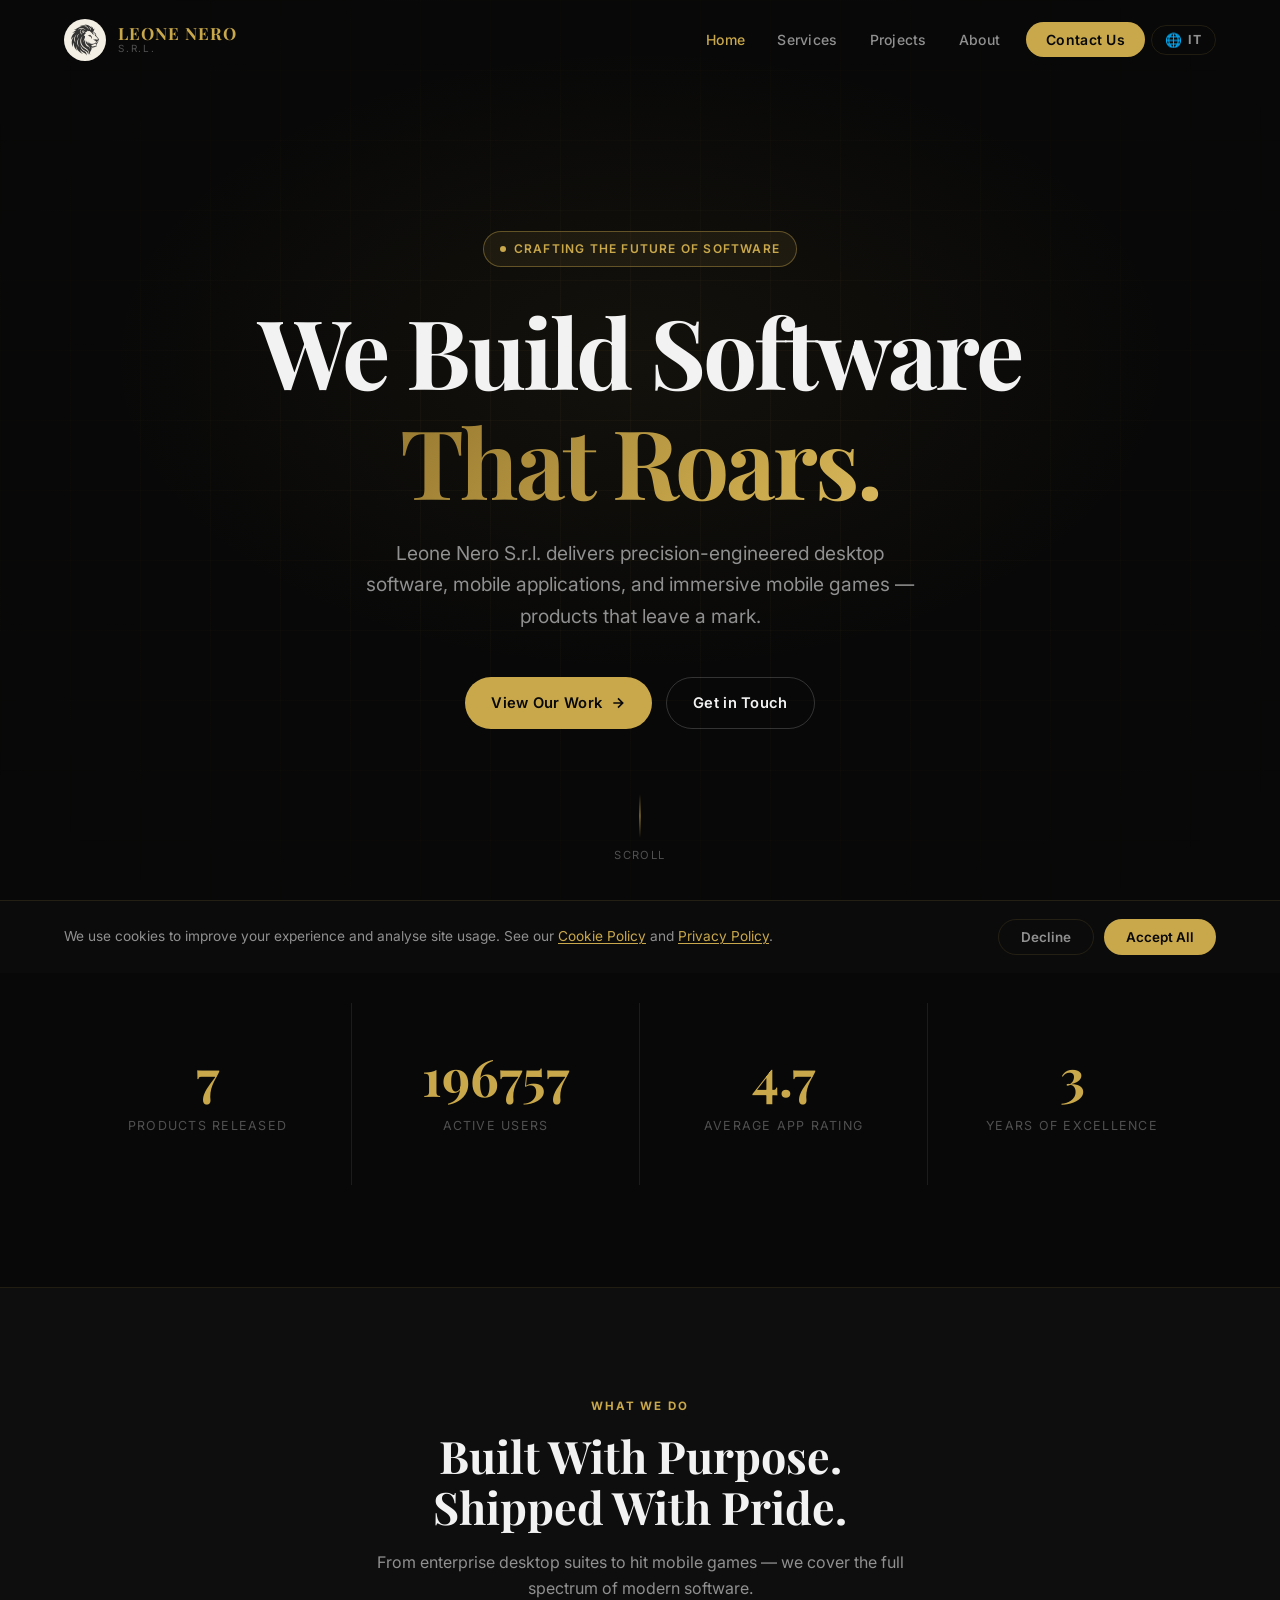
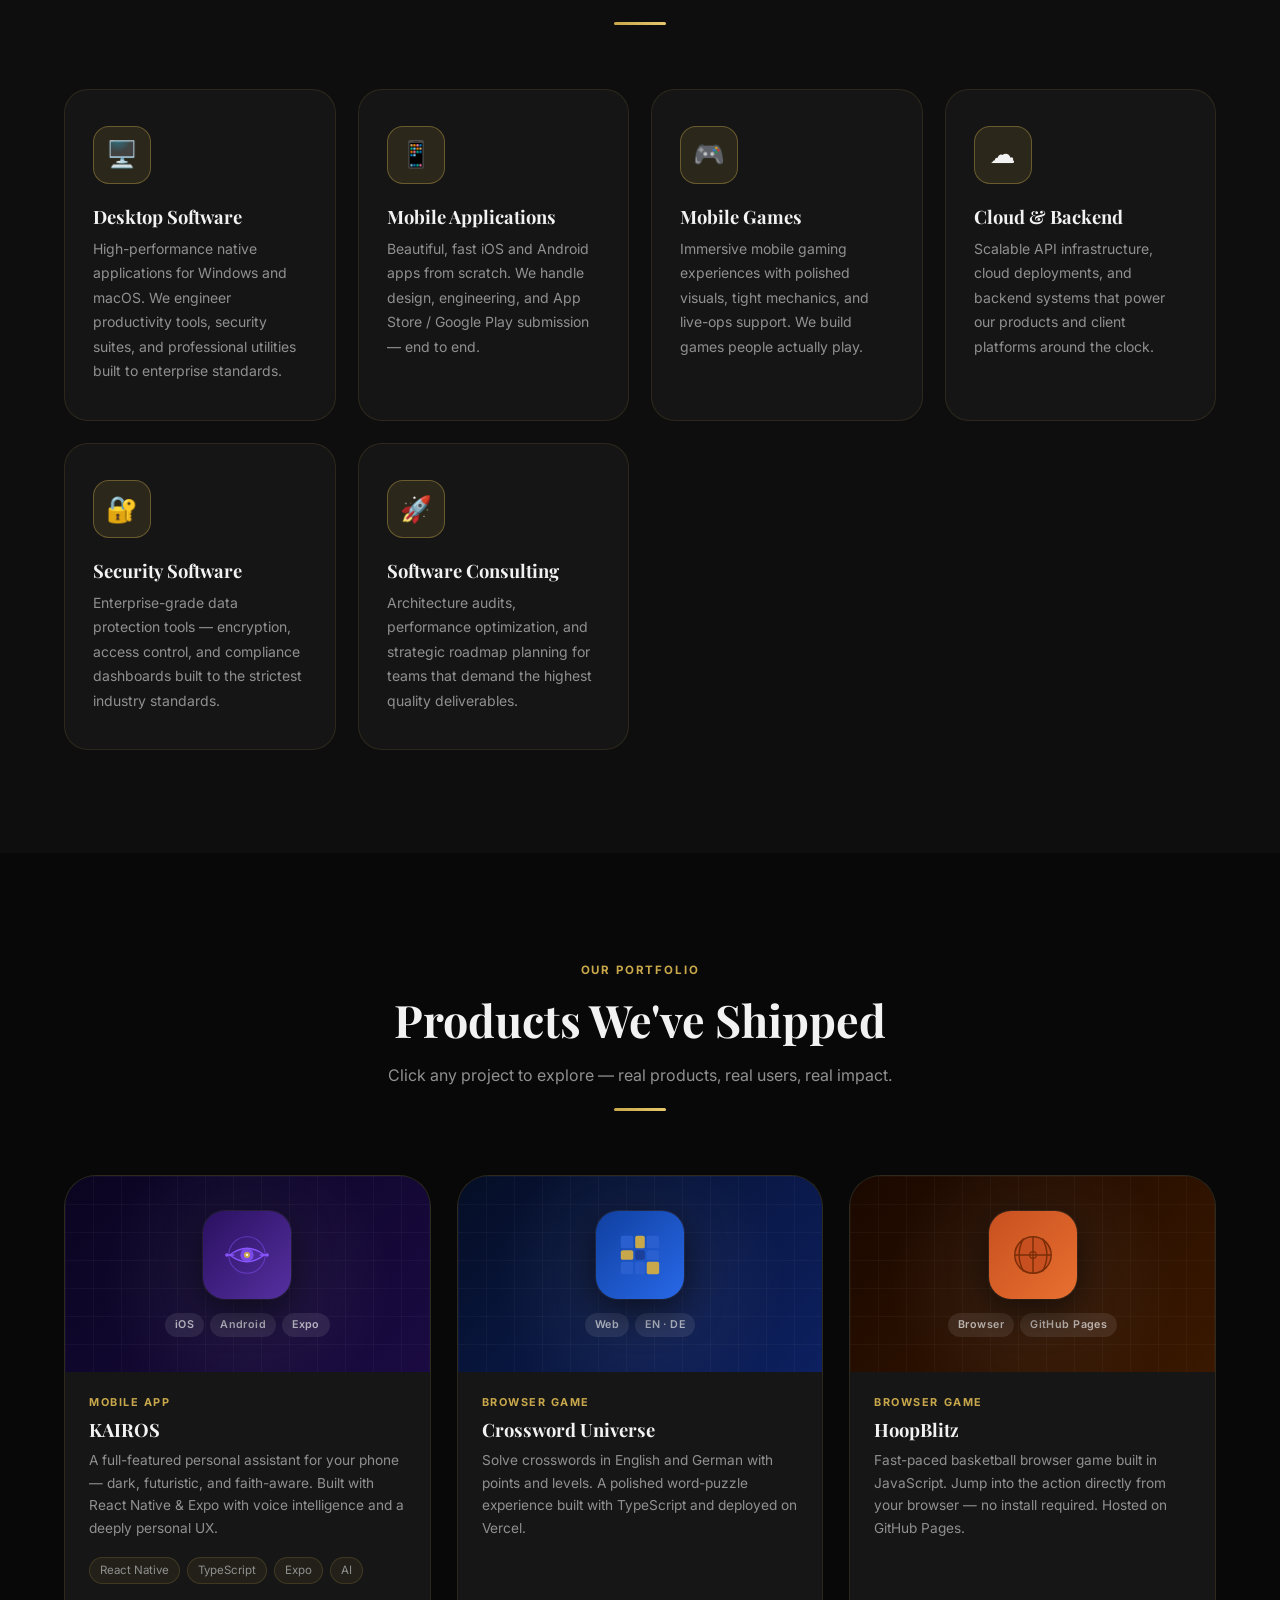
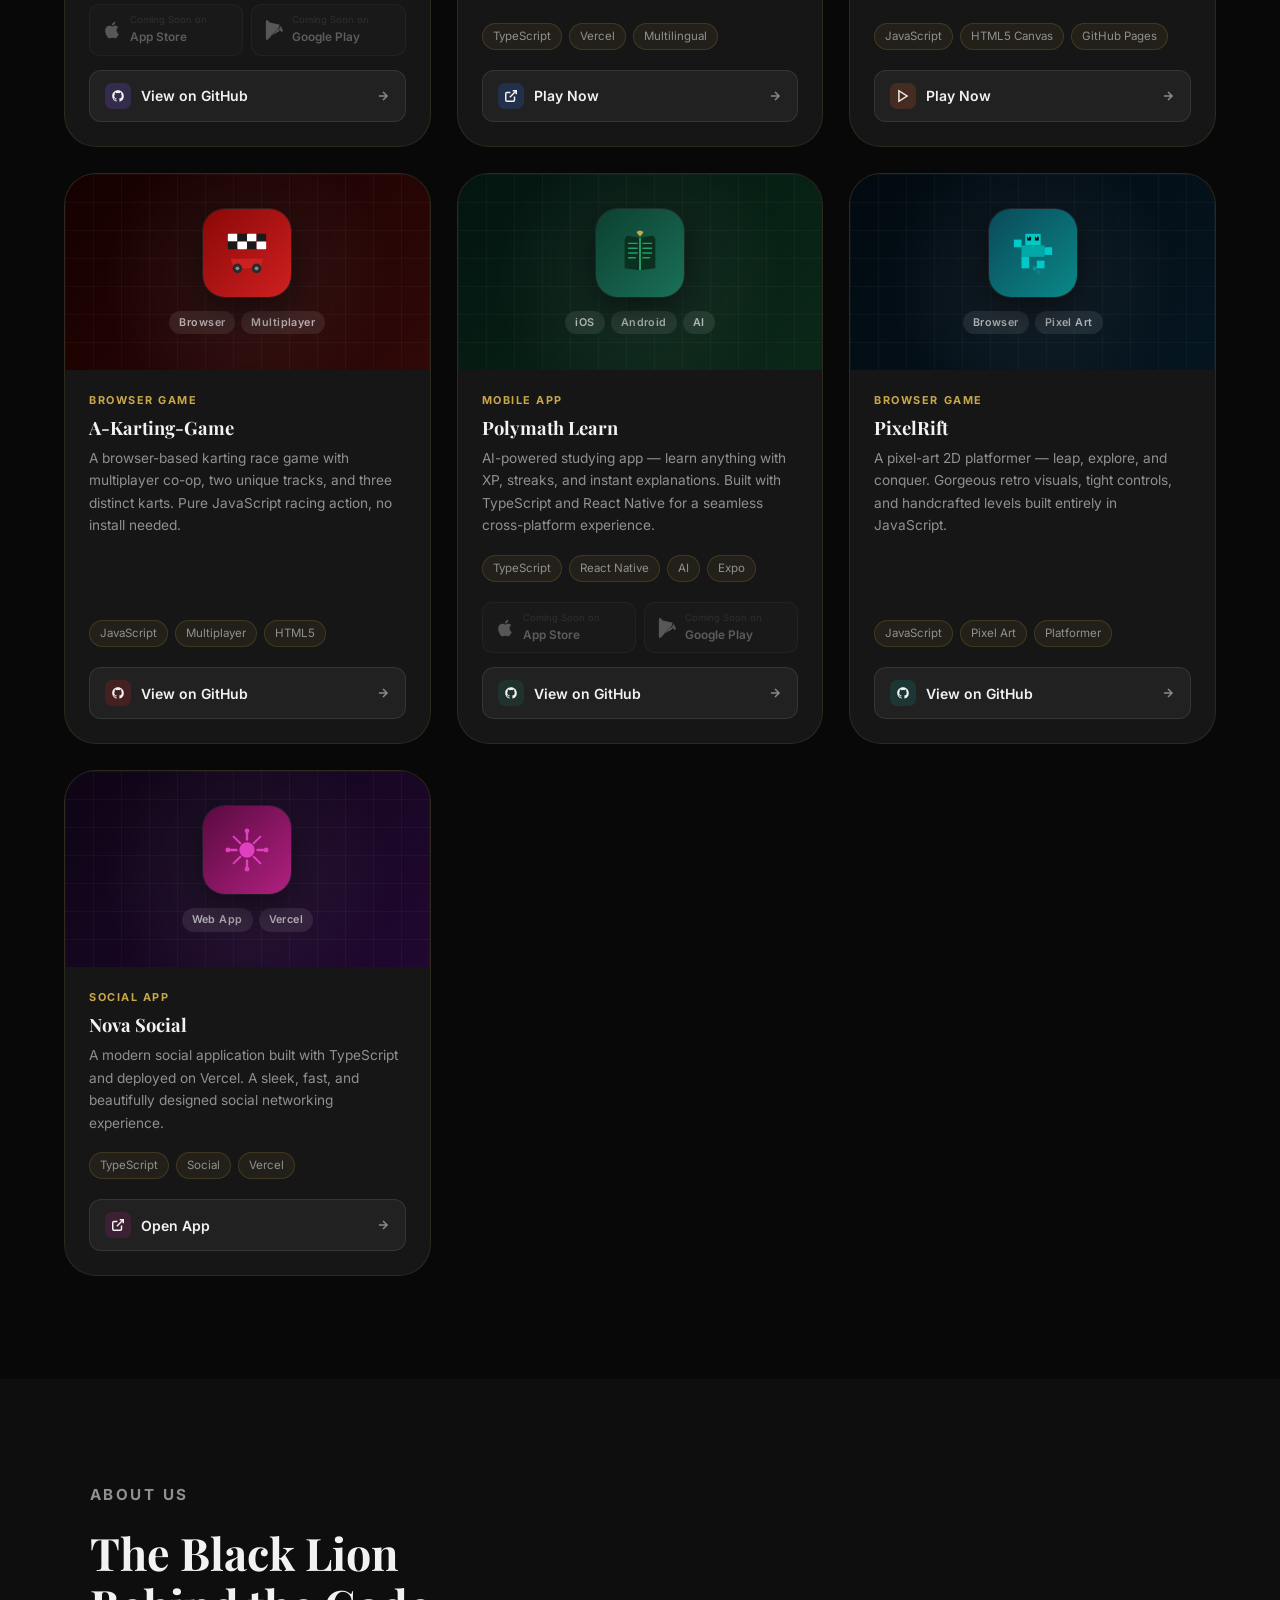
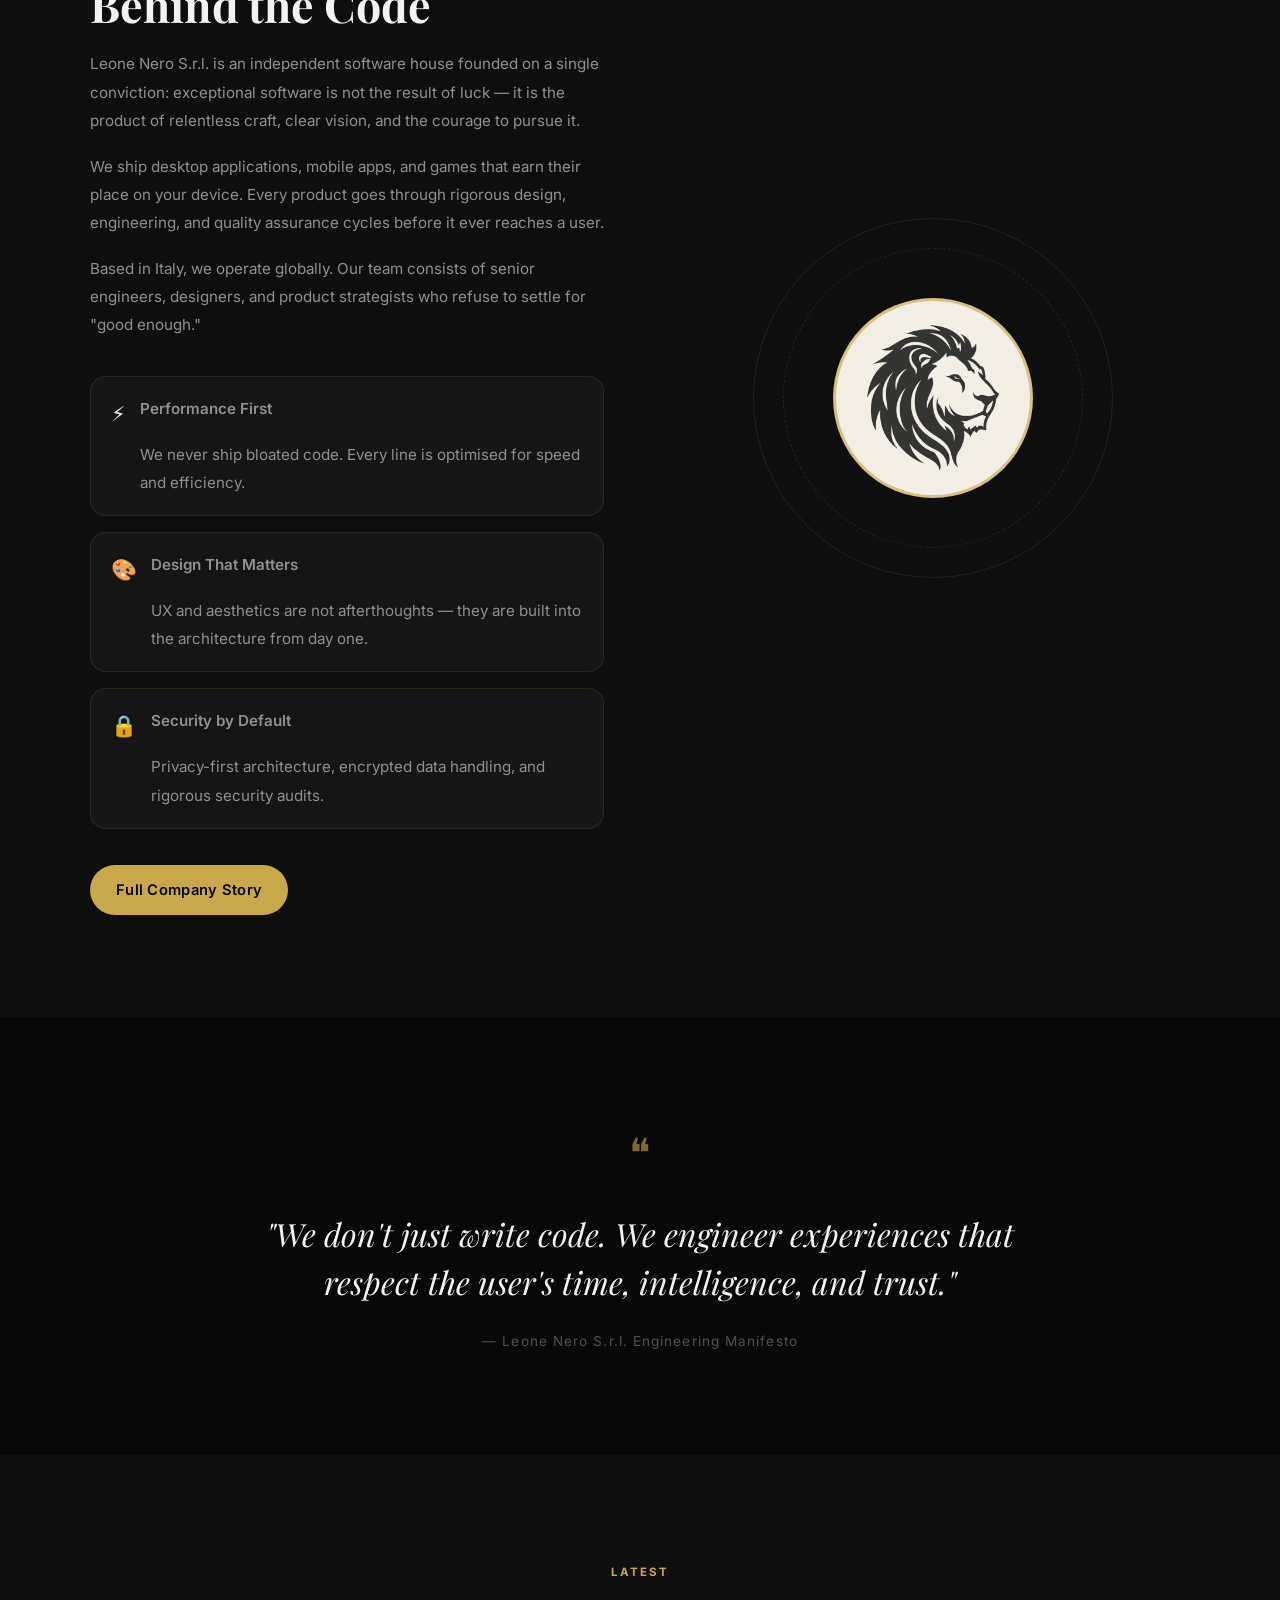
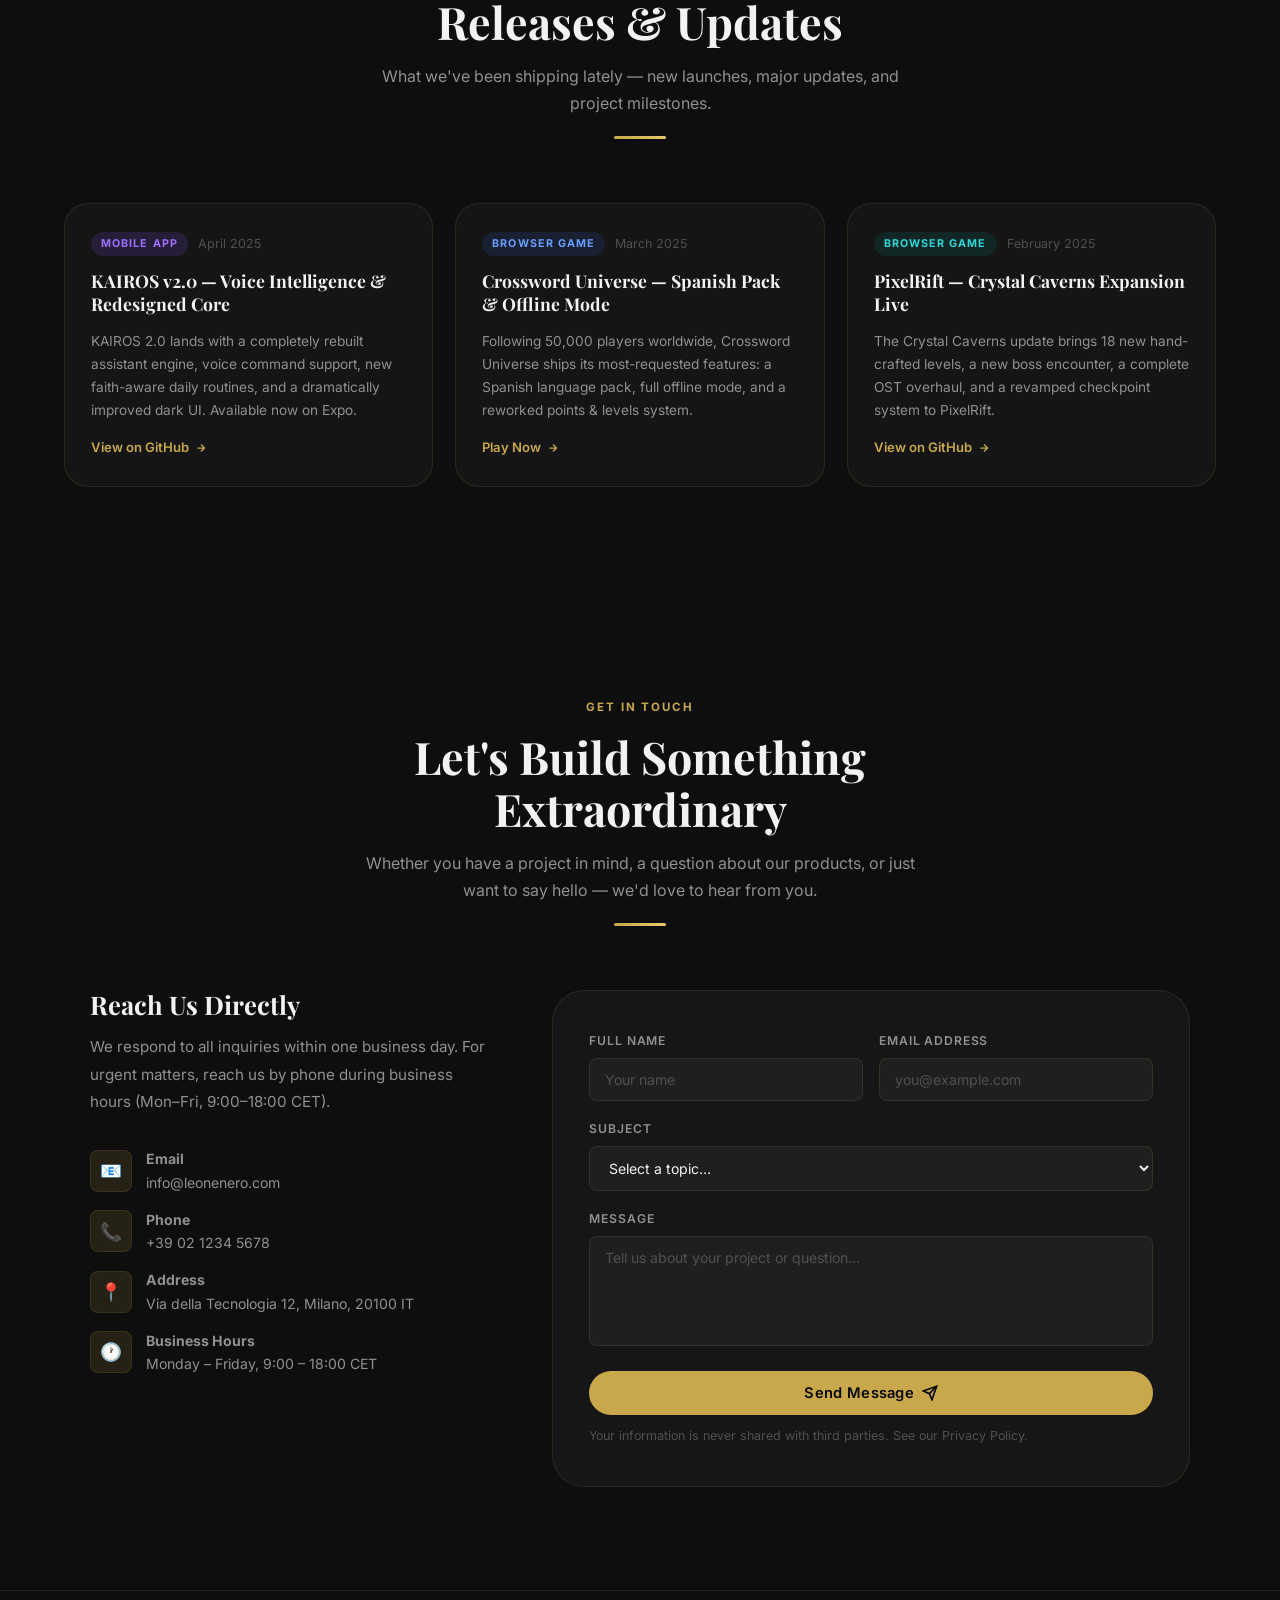
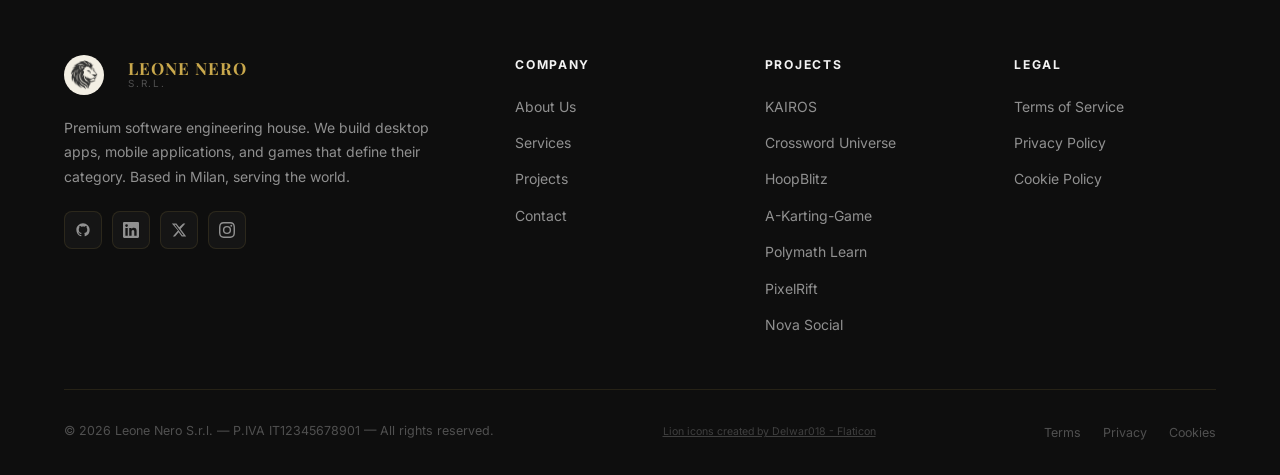
==== commit 901cf410: "Fix loader autoplay on mobile browsers iOS/Safari and some Android browsers ignore the HTML `muted` " ====
--- a/index.html
+++ b/index.html
@@ -34,7 +34,7 @@
 <div id="loader" role="status" aria-label="Loading Leone Nero">
 
   <video class="loader-video" id="loader-video"
-         autoplay muted playsinline preload="auto"
+         autoplay muted playsinline webkit-playsinline preload="auto"
          poster="media/lion-poster.png" aria-hidden="true">
     <source src="media/lion-roar.mp4" type="video/mp4">
   </video>
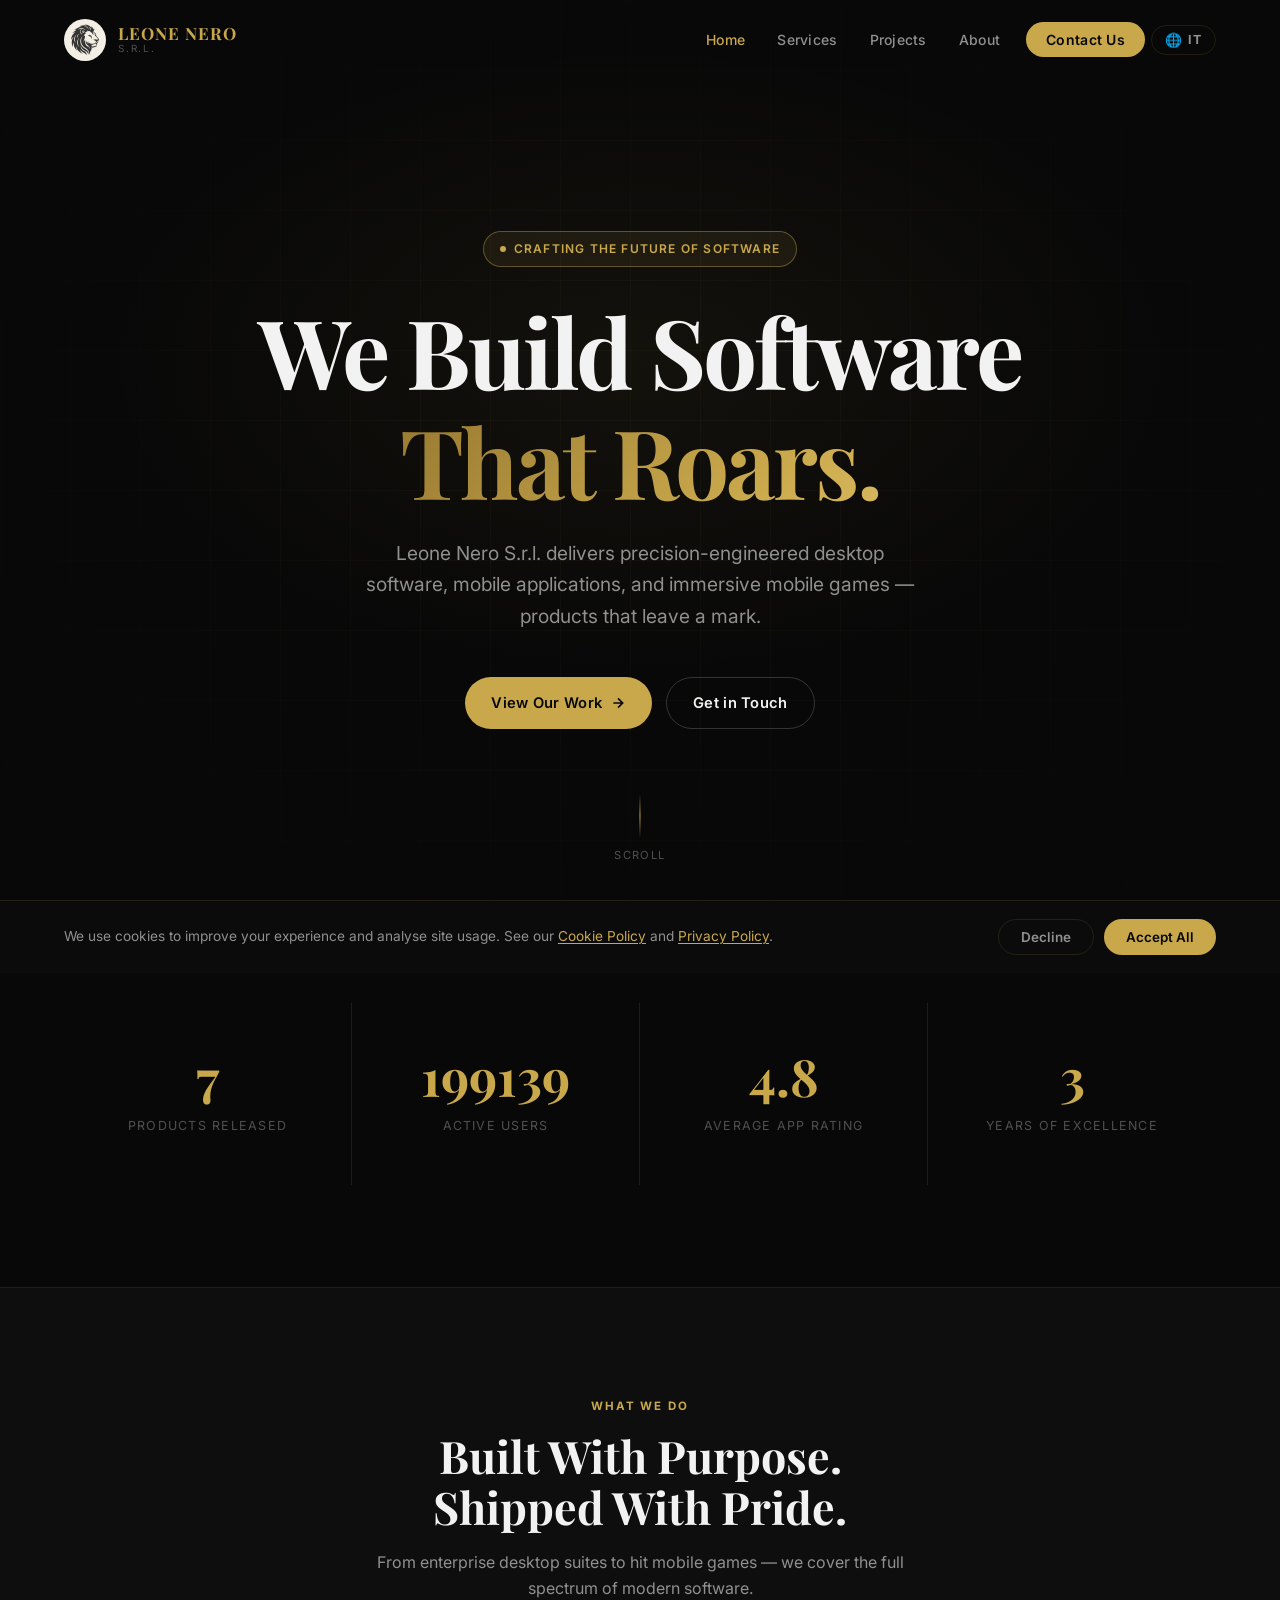
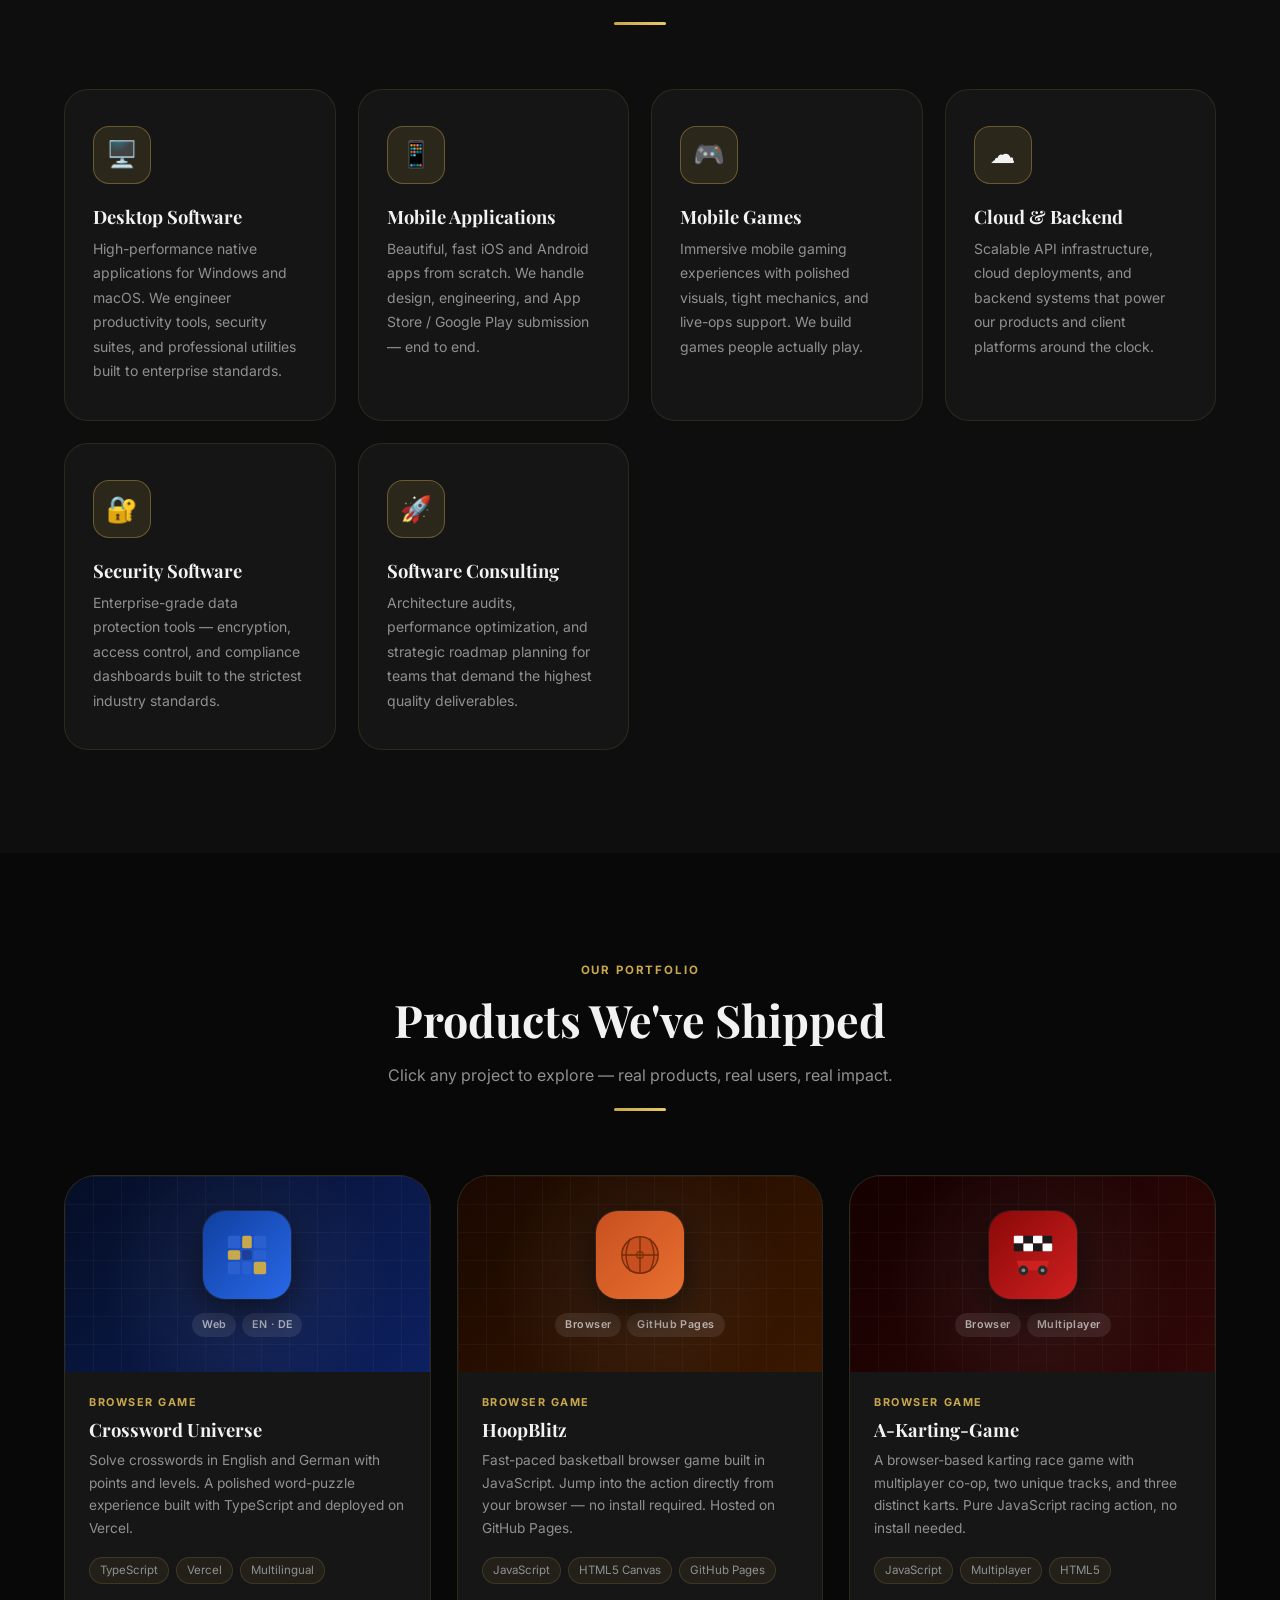
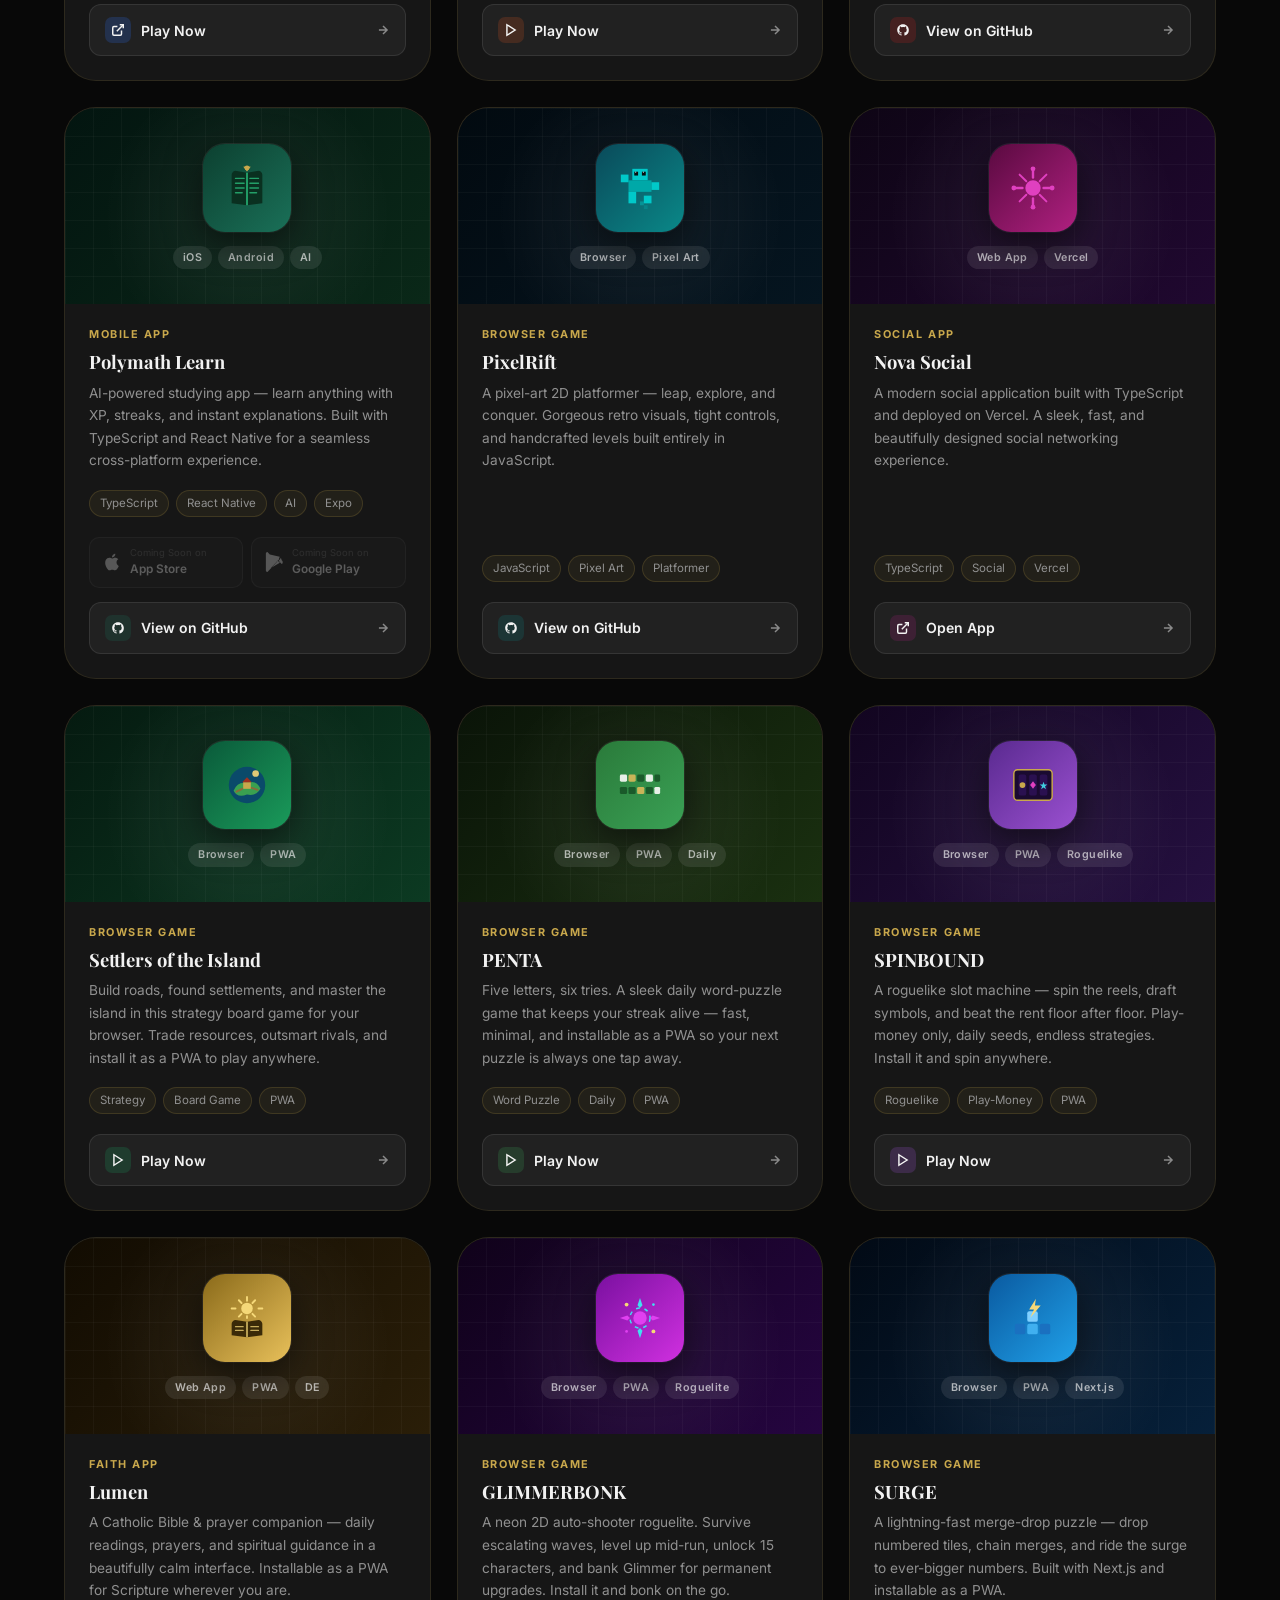
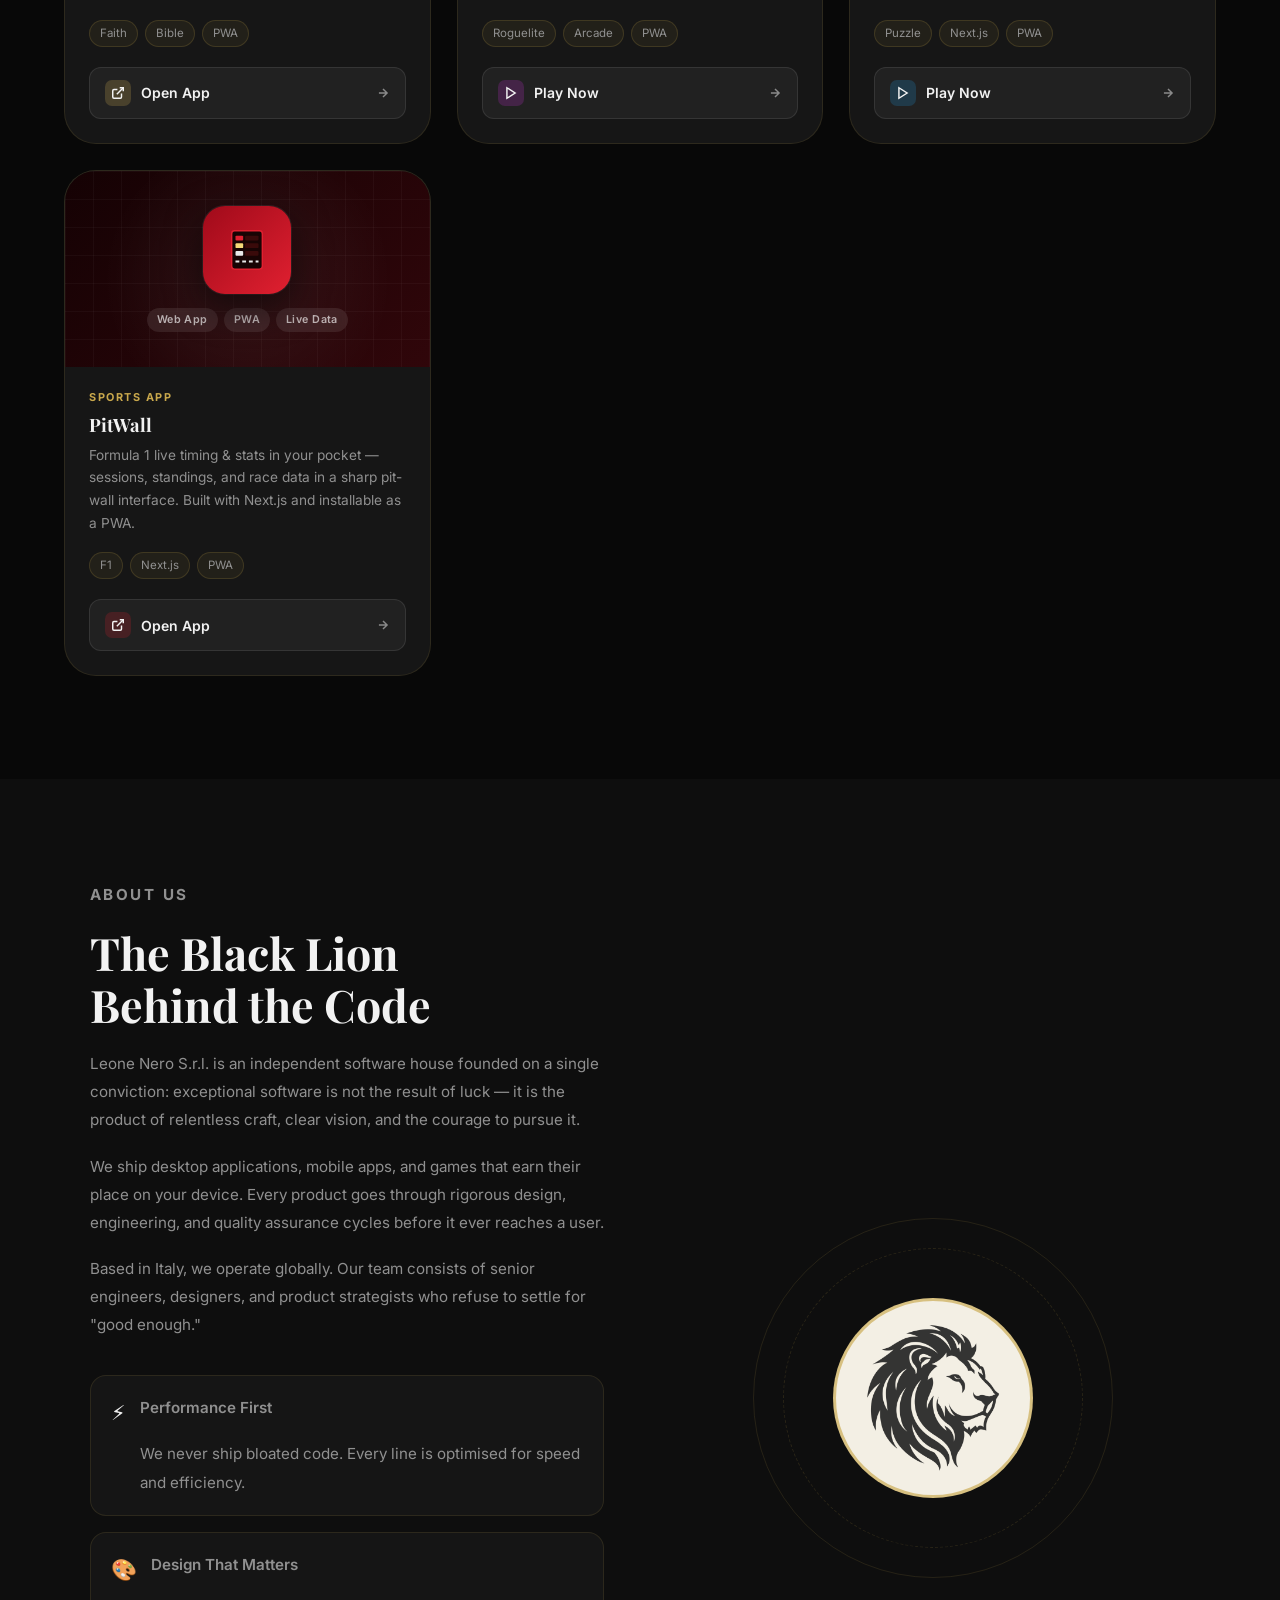
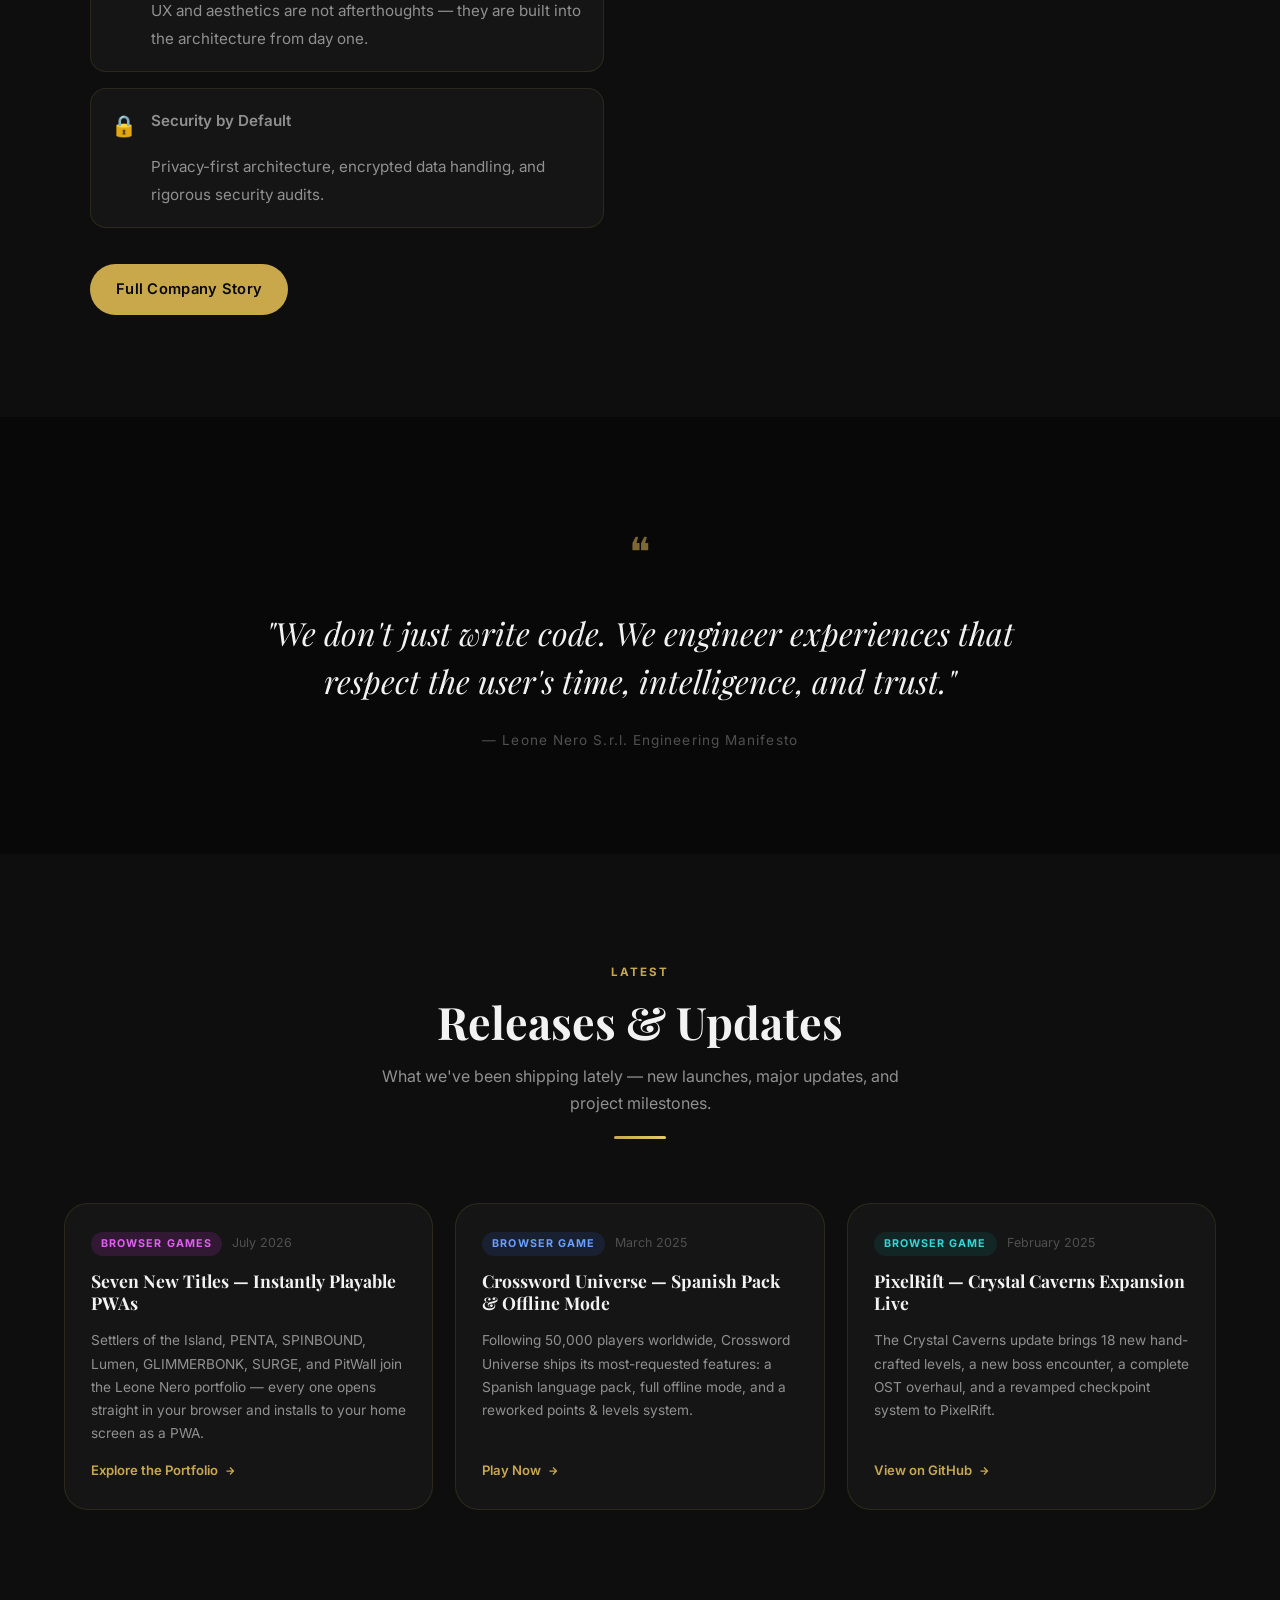
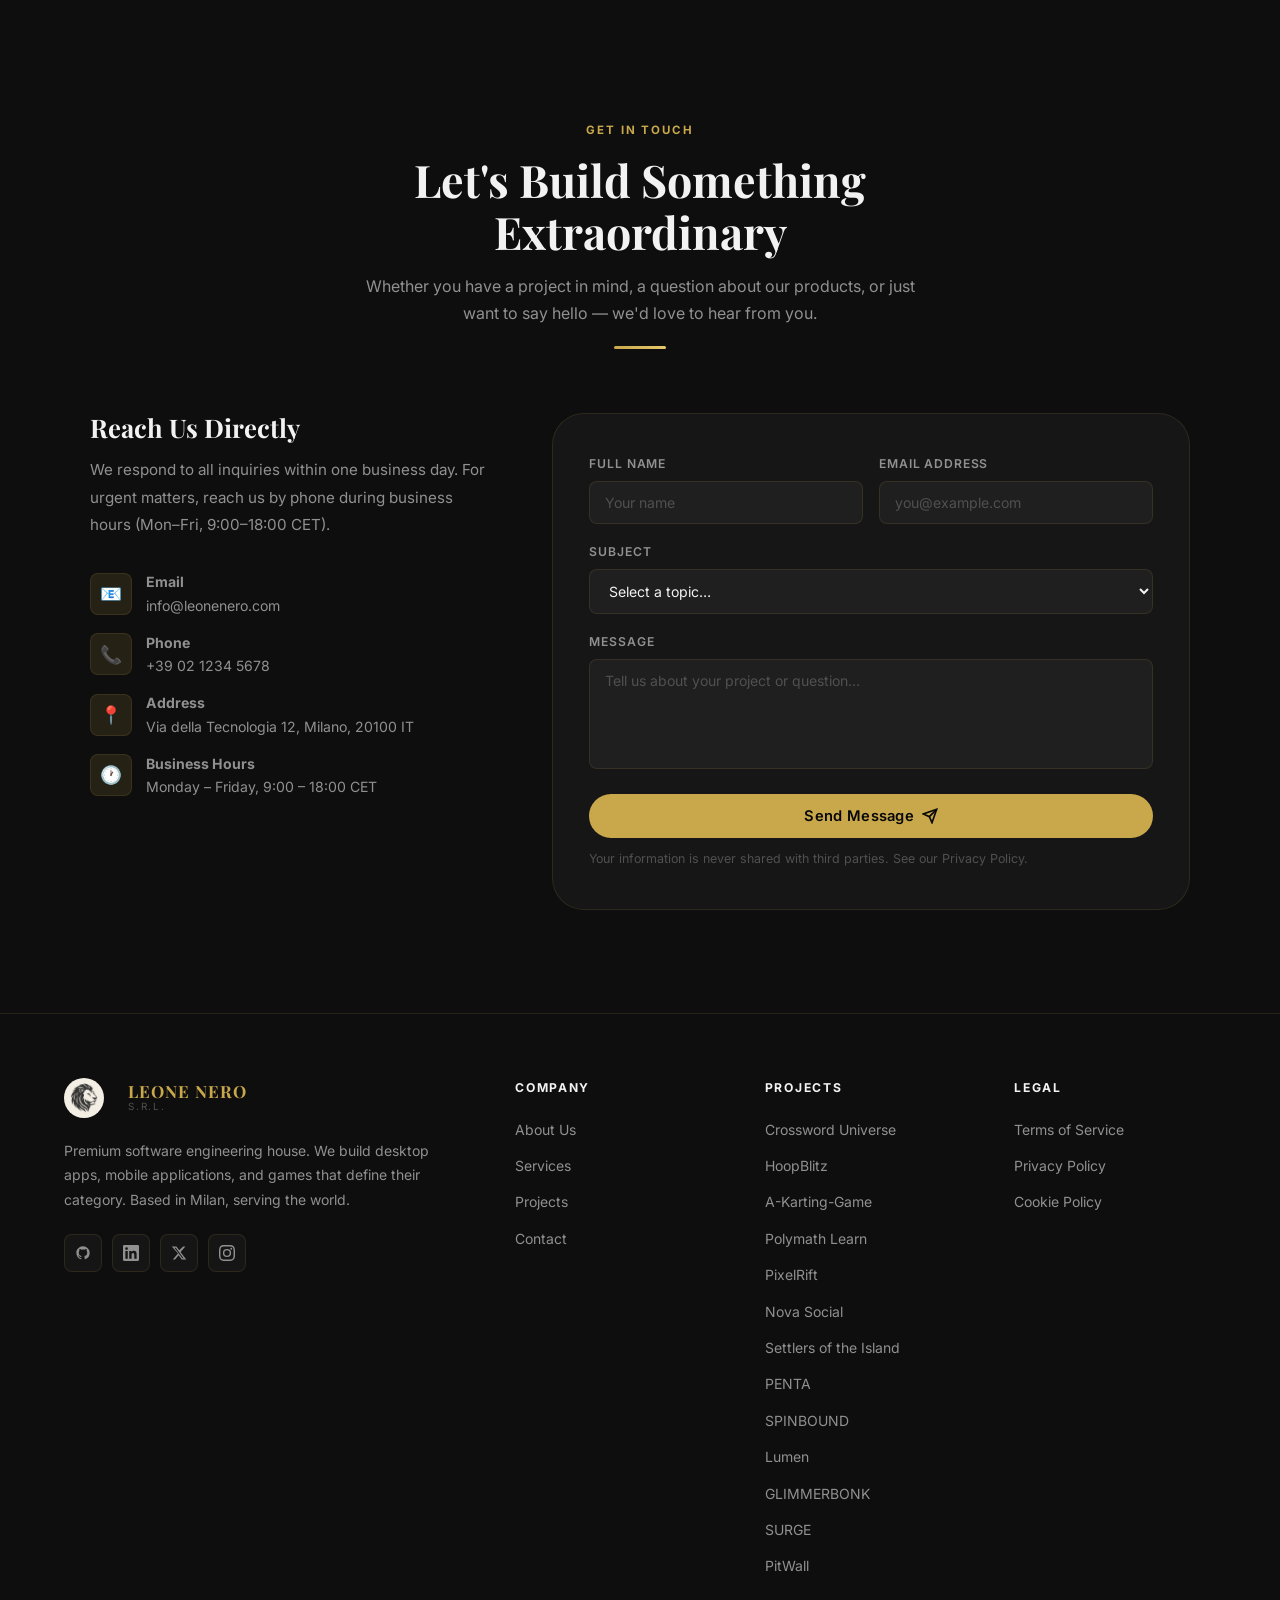
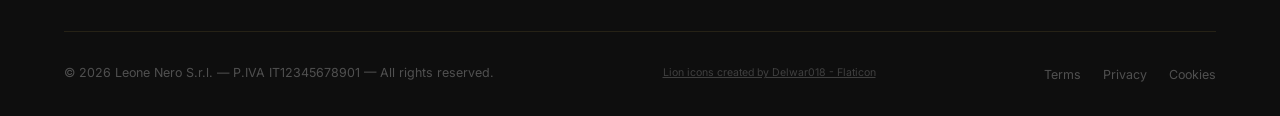
==== commit c4700d60: "Add 7 PWA titles to portfolio, remove KAIROS Co-Authored-By: Claude Fable 5 <noreply@anthropic.com>" ====
--- a/index.html
+++ b/index.html
@@ -219,68 +219,6 @@
 
       <div class="projects-grid">
 
-        <!-- KAIROS -->
-        <article class="project-card reveal delay-1">
-          <div class="app-card-header" style="background:linear-gradient(135deg,#0a0520 0%,#1a0a42 100%)">
-            <div class="app-header-glow" aria-hidden="true"></div>
-            <div class="app-header-lines" aria-hidden="true"></div>
-            <a href="https://github.com/markusmuellner13-gif/KAIROS" target="_blank" rel="noopener" class="app-icon-btn" aria-label="Open KAIROS on GitHub">
-              <div class="app-icon" style="background:linear-gradient(135deg,#2a1060,#5530a0)">
-                <svg width="46" height="46" viewBox="0 0 48 48" fill="none" aria-hidden="true">
-                  <circle cx="24" cy="24" r="19" fill="none" stroke="rgba(136,85,255,0.45)" stroke-width="1.2"/>
-                  <path d="M6 24 Q24 10 42 24 Q24 38 6 24Z" fill="rgba(136,85,255,0.18)" stroke="#8855ff" stroke-width="1.4"/>
-                  <circle cx="24" cy="24" r="7" fill="#8855ff" opacity="0.75"/>
-                  <circle cx="24" cy="24" r="3.2" fill="#c9a84c"/>
-                  <circle cx="24" cy="24" r="1.2" fill="white" opacity="0.9"/>
-                  <line x1="3"  y1="24" x2="10" y2="24" stroke="#8855ff" stroke-width="1.5" stroke-linecap="round"/>
-                  <line x1="38" y1="24" x2="45" y2="24" stroke="#8855ff" stroke-width="1.5" stroke-linecap="round"/>
-                  <circle cx="3"  cy="24" r="1.8" fill="#8855ff"/>
-                  <circle cx="45" cy="24" r="1.8" fill="#8855ff"/>
-                </svg>
-              </div>
-            </a>
-            <div class="app-plat-row">
-              <span class="app-plat-badge">iOS</span>
-              <span class="app-plat-badge">Android</span>
-              <span class="app-plat-badge">Expo</span>
-            </div>
-          </div>
-          <div class="project-body">
-            <p class="project-cat" data-i18n-key="proj.kairos.cat">Mobile App</p>
-            <h3 class="project-name">KAIROS</h3>
-            <p class="project-desc" data-i18n-key="proj.kairos.desc">A full-featured personal assistant for your phone — dark, futuristic, and faith-aware. Built with React Native &amp; Expo with voice intelligence and a deeply personal UX.</p>
-            <div class="project-tags">
-              <span class="project-tag">React Native</span>
-              <span class="project-tag">TypeScript</span>
-              <span class="project-tag">Expo</span>
-              <span class="project-tag">AI</span>
-            </div>
-            <div class="store-badges">
-              <span class="store-badge store-badge--disabled" aria-label="App Store — Coming Soon">
-                <svg class="store-badge-ico" viewBox="0 0 24 24" fill="currentColor" aria-hidden="true"><path d="M18.71 19.5c-.83 1.24-1.71 2.45-3.05 2.47-1.34.03-1.77-.79-3.29-.79-1.53 0-2 .77-3.27.82-1.31.05-2.3-1.32-3.14-2.53C4.25 17 2.94 12.45 4.7 9.39c.87-1.52 2.43-2.48 4.12-2.51 1.28-.02 2.5.87 3.29.87.78 0 2.26-1.07 3.8-.91.65.03 2.47.26 3.64 1.98-.09.06-2.17 1.28-2.15 3.81.03 3.02 2.65 4.03 2.68 4.04-.03.07-.42 1.44-1.38 2.83M13 3.5c.73-.83 1.94-1.46 2.94-1.5.13 1.17-.34 2.35-1.04 3.19-.69.85-1.83 1.51-2.95 1.42-.15-1.15.41-2.35 1.05-3.11z"/></svg>
-                <div class="store-badge-text">
-                  <span class="store-badge-sub" data-i18n-key="proj.store.soon">Coming Soon on</span>
-                  <span class="store-badge-name">App Store</span>
-                </div>
-              </span>
-              <span class="store-badge store-badge--disabled" aria-label="Google Play — Coming Soon">
-                <svg class="store-badge-ico" viewBox="0 0 24 24" fill="currentColor" aria-hidden="true"><path d="M3.18 23.76c.29.17.62.24.95.2L15.5 12 4.13.04a1.5 1.5 0 00-.95.2C2.6.58 2.25 1.12 2.25 1.88v20.24c0 .76.35 1.3.93 1.64zm13.3-13.37l2.59 2.61-10.9 6.12 8.31-8.73zm2.37-4.56L5.76 2.72l8.93 8.93 3.75-2.81-.59-.01zm1.43 1.14L18.8 9.44l-1.2.9 1.2 1.66 2.48 2.5c.71-.52 1.2-1.26 1.2-2.03v-.5c0-.77-.49-1.51-1.2-2.03z"/></svg>
-                <div class="store-badge-text">
-                  <span class="store-badge-sub" data-i18n-key="proj.store.soon">Coming Soon on</span>
-                  <span class="store-badge-name">Google Play</span>
-                </div>
-              </span>
-            </div>
-            <a href="https://github.com/markusmuellner13-gif/KAIROS" target="_blank" rel="noopener" class="project-cta-btn" aria-label="View KAIROS on GitHub">
-              <span class="project-cta-ico" style="background:rgba(136,85,255,0.2)">
-                <svg width="14" height="14" viewBox="0 0 24 24" fill="currentColor" aria-hidden="true"><path d="M12 2C6.477 2 2 6.484 2 12.017c0 4.425 2.865 8.18 6.839 9.504.5.092.682-.217.682-.483 0-.237-.008-.868-.013-1.703-2.782.605-3.369-1.343-3.369-1.343-.454-1.158-1.11-1.466-1.11-1.466-.908-.62.069-.608.069-.608 1.003.07 1.531 1.032 1.531 1.032.892 1.53 2.341 1.088 2.91.832.092-.647.35-1.088.636-1.338-2.22-.253-4.555-1.113-4.555-4.951 0-1.093.39-1.988 1.029-2.688-.103-.253-.446-1.272.098-2.65 0 0 .84-.27 2.75 1.026A9.564 9.564 0 0112 6.844c.85.004 1.705.115 2.504.337 1.909-1.296 2.747-1.027 2.747-1.027.546 1.379.202 2.398.1 2.651.64.7 1.028 1.595 1.028 2.688 0 3.848-2.339 4.695-4.566 4.943.359.309.678.92.678 1.855 0 1.338-.012 2.419-.012 2.747 0 .268.18.58.688.482A10.019 10.019 0 0022 12.017C22 6.484 17.522 2 12 2z"/></svg>
-              </span>
-              <span data-i18n-key="proj.cta.github">View on GitHub</span>
-              <svg class="project-cta-arrow" width="14" height="14" viewBox="0 0 24 24" fill="none" stroke="currentColor" stroke-width="2.5" aria-hidden="true"><path d="M5 12h14M12 5l7 7-7 7"/></svg>
-            </a>
-          </div>
-        </article>
-
         <!-- Crossword Universe -->
         <article class="project-card reveal delay-2">
           <div class="app-card-header" style="background:linear-gradient(135deg,#050e25 0%,#0d2060 100%)">
@@ -568,6 +506,308 @@
           </div>
         </article>
 
+        <!-- Settlers of the Island -->
+        <article class="project-card reveal delay-2">
+          <div class="app-card-header" style="background:linear-gradient(135deg,#051a10 0%,#0c3a22 100%)">
+            <div class="app-header-glow" aria-hidden="true"></div>
+            <div class="app-header-lines" aria-hidden="true"></div>
+            <a href="https://settlers-of-the-island.vercel.app" target="_blank" rel="noopener" class="app-icon-btn" aria-label="Play Settlers of the Island">
+              <div class="app-icon" style="background:linear-gradient(135deg,#0a5a3a,#1a9a5a)">
+                <svg width="46" height="46" viewBox="0 0 48 48" fill="none" aria-hidden="true">
+                  <circle cx="24" cy="24" r="19" fill="#0a4a6a"/>
+                  <path d="M10 30 Q14 20 24 22 Q34 18 38 28 Q34 36 24 34 Q14 38 10 30Z" fill="#3aa050"/>
+                  <rect x="20" y="21" width="8" height="7" fill="#c9a84c"/>
+                  <path d="M19 21 L24 16 29 21Z" fill="#a03020"/>
+                  <path d="M13 31 L19 28M29 27 L35 29" stroke="#8a6a3a" stroke-width="2" stroke-linecap="round"/>
+                  <circle cx="33" cy="12" r="3.5" fill="#f5d878" opacity="0.9"/>
+                </svg>
+              </div>
+            </a>
+            <div class="app-plat-row">
+              <span class="app-plat-badge">Browser</span>
+              <span class="app-plat-badge">PWA</span>
+            </div>
+          </div>
+          <div class="project-body">
+            <p class="project-cat" data-i18n-key="proj.settlers.cat">Browser Game</p>
+            <h3 class="project-name">Settlers of the Island</h3>
+            <p class="project-desc" data-i18n-key="proj.settlers.desc">Build roads, found settlements, and master the island in this strategy board game for your browser. Trade resources, outsmart rivals, and install it as a PWA to play anywhere.</p>
+            <div class="project-tags">
+              <span class="project-tag">Strategy</span>
+              <span class="project-tag">Board Game</span>
+              <span class="project-tag">PWA</span>
+            </div>
+            <a href="https://settlers-of-the-island.vercel.app" target="_blank" rel="noopener" class="project-cta-btn" aria-label="Play Settlers of the Island">
+              <span class="project-cta-ico" style="background:rgba(26,154,90,0.22)">
+                <svg width="14" height="14" viewBox="0 0 24 24" fill="none" stroke="currentColor" stroke-width="2.5" aria-hidden="true"><polygon points="5 3 19 12 5 21 5 3"/></svg>
+              </span>
+              <span data-i18n-key="proj.cta.play">Play Now</span>
+              <svg class="project-cta-arrow" width="14" height="14" viewBox="0 0 24 24" fill="none" stroke="currentColor" stroke-width="2.5" aria-hidden="true"><path d="M5 12h14M12 5l7 7-7 7"/></svg>
+            </a>
+          </div>
+        </article>
+
+        <!-- PENTA -->
+        <article class="project-card reveal delay-3">
+          <div class="app-card-header" style="background:linear-gradient(135deg,#0a1408 0%,#1a3010 100%)">
+            <div class="app-header-glow" aria-hidden="true"></div>
+            <div class="app-header-lines" aria-hidden="true"></div>
+            <a href="https://penta-kohl.vercel.app" target="_blank" rel="noopener" class="app-icon-btn" aria-label="Play PENTA">
+              <div class="app-icon" style="background:linear-gradient(135deg,#2a7a3a,#3aa155)">
+                <svg width="46" height="46" viewBox="0 0 48 48" fill="none" aria-hidden="true">
+                  <rect x="3"  y="13" width="7.5" height="7.5" rx="1.5" fill="#e8f0e8"/>
+                  <rect x="12" y="13" width="7.5" height="7.5" rx="1.5" fill="#c9b458"/>
+                  <rect x="21" y="13" width="7.5" height="7.5" rx="1.5" fill="#1a5a2a"/>
+                  <rect x="30" y="13" width="7.5" height="7.5" rx="1.5" fill="#e8f0e8"/>
+                  <rect x="39" y="13" width="6"   height="7.5" rx="1.5" fill="#1a5a2a"/>
+                  <rect x="3"  y="26" width="7.5" height="7.5" rx="1.5" fill="#1a5a2a"/>
+                  <rect x="12" y="26" width="7.5" height="7.5" rx="1.5" fill="#1a5a2a"/>
+                  <rect x="21" y="26" width="7.5" height="7.5" rx="1.5" fill="#c9b458"/>
+                  <rect x="30" y="26" width="7.5" height="7.5" rx="1.5" fill="#1a5a2a"/>
+                  <rect x="39" y="26" width="6"   height="7.5" rx="1.5" fill="#e8f0e8"/>
+                </svg>
+              </div>
+            </a>
+            <div class="app-plat-row">
+              <span class="app-plat-badge">Browser</span>
+              <span class="app-plat-badge">PWA</span>
+              <span class="app-plat-badge">Daily</span>
+            </div>
+          </div>
+          <div class="project-body">
+            <p class="project-cat" data-i18n-key="proj.penta.cat">Browser Game</p>
+            <h3 class="project-name">PENTA</h3>
+            <p class="project-desc" data-i18n-key="proj.penta.desc">Five letters, six tries. A sleek daily word-puzzle game that keeps your streak alive — fast, minimal, and installable as a PWA so your next puzzle is always one tap away.</p>
+            <div class="project-tags">
+              <span class="project-tag">Word Puzzle</span>
+              <span class="project-tag">Daily</span>
+              <span class="project-tag">PWA</span>
+            </div>
+            <a href="https://penta-kohl.vercel.app" target="_blank" rel="noopener" class="project-cta-btn" aria-label="Play PENTA">
+              <span class="project-cta-ico" style="background:rgba(58,161,85,0.22)">
+                <svg width="14" height="14" viewBox="0 0 24 24" fill="none" stroke="currentColor" stroke-width="2.5" aria-hidden="true"><polygon points="5 3 19 12 5 21 5 3"/></svg>
+              </span>
+              <span data-i18n-key="proj.cta.play">Play Now</span>
+              <svg class="project-cta-arrow" width="14" height="14" viewBox="0 0 24 24" fill="none" stroke="currentColor" stroke-width="2.5" aria-hidden="true"><path d="M5 12h14M12 5l7 7-7 7"/></svg>
+            </a>
+          </div>
+        </article>
+
+        <!-- SPINBOUND -->
+        <article class="project-card reveal delay-4">
+          <div class="app-card-header" style="background:linear-gradient(135deg,#120520 0%,#251040 100%)">
+            <div class="app-header-glow" aria-hidden="true"></div>
+            <div class="app-header-lines" aria-hidden="true"></div>
+            <a href="https://spinbound.vercel.app" target="_blank" rel="noopener" class="app-icon-btn" aria-label="Play SPINBOUND">
+              <div class="app-icon" style="background:linear-gradient(135deg,#5a2a90,#9a50d0)">
+                <svg width="46" height="46" viewBox="0 0 48 48" fill="none" aria-hidden="true">
+                  <rect x="4" y="8" width="40" height="32" rx="4" fill="#1a0a30" stroke="#c9a84c" stroke-width="1.5"/>
+                  <rect x="9"  y="13" width="8" height="22" rx="2" fill="#2a1050"/>
+                  <rect x="20" y="13" width="8" height="22" rx="2" fill="#2a1050"/>
+                  <rect x="31" y="13" width="8" height="22" rx="2" fill="#2a1050"/>
+                  <circle cx="13" cy="24" r="3" fill="#c9a84c"/>
+                  <path d="M24 20 L27 24 24 28 21 24Z" fill="#e040c0"/>
+                  <path d="M35 20.5 L36 23.5 39 23.5 36.6 25.4 37.5 28.4 35 26.6 32.5 28.4 33.4 25.4 31 23.5 34 23.5Z" fill="#40d0e0"/>
+                </svg>
+              </div>
+            </a>
+            <div class="app-plat-row">
+              <span class="app-plat-badge">Browser</span>
+              <span class="app-plat-badge">PWA</span>
+              <span class="app-plat-badge">Roguelike</span>
+            </div>
+          </div>
+          <div class="project-body">
+            <p class="project-cat" data-i18n-key="proj.spin.cat">Browser Game</p>
+            <h3 class="project-name">SPINBOUND</h3>
+            <p class="project-desc" data-i18n-key="proj.spin.desc">A roguelike slot machine — spin the reels, draft symbols, and beat the rent floor after floor. Play-money only, daily seeds, endless strategies. Install it and spin anywhere.</p>
+            <div class="project-tags">
+              <span class="project-tag">Roguelike</span>
+              <span class="project-tag">Play-Money</span>
+              <span class="project-tag">PWA</span>
+            </div>
+            <a href="https://spinbound.vercel.app" target="_blank" rel="noopener" class="project-cta-btn" aria-label="Play SPINBOUND">
+              <span class="project-cta-ico" style="background:rgba(154,80,208,0.22)">
+                <svg width="14" height="14" viewBox="0 0 24 24" fill="none" stroke="currentColor" stroke-width="2.5" aria-hidden="true"><polygon points="5 3 19 12 5 21 5 3"/></svg>
+              </span>
+              <span data-i18n-key="proj.cta.play">Play Now</span>
+              <svg class="project-cta-arrow" width="14" height="14" viewBox="0 0 24 24" fill="none" stroke="currentColor" stroke-width="2.5" aria-hidden="true"><path d="M5 12h14M12 5l7 7-7 7"/></svg>
+            </a>
+          </div>
+        </article>
+
+        <!-- Lumen -->
+        <article class="project-card reveal delay-5">
+          <div class="app-card-header" style="background:linear-gradient(135deg,#120c02 0%,#2a1e08 100%)">
+            <div class="app-header-glow" aria-hidden="true"></div>
+            <div class="app-header-lines" aria-hidden="true"></div>
+            <a href="https://lumen-bible.vercel.app" target="_blank" rel="noopener" class="app-icon-btn" aria-label="Open Lumen">
+              <div class="app-icon" style="background:linear-gradient(135deg,#8a6a1a,#e8c05a)">
+                <svg width="46" height="46" viewBox="0 0 48 48" fill="none" aria-hidden="true">
+                  <circle cx="24" cy="14" r="6" fill="#f5d878"/>
+                  <path d="M24 2v4M24 22v2M12 14h-4M40 14h-4M15.5 5.5l2.8 2.8M32.5 5.5l-2.8 2.8M15.5 22.5l2.8-2.8M32.5 22.5l-2.8-2.8" stroke="#f5d878" stroke-width="2" stroke-linecap="round"/>
+                  <path d="M8 30 C8 28 10 26 12 26 L24 28 L36 26 C38 26 40 28 40 30 V42 L24 44 8 42 Z" fill="#3a2a08"/>
+                  <path d="M24 28 V44" stroke="#f5d878" stroke-width="1.4"/>
+                  <path d="M12 33h8M12 37h8M28 33h8M28 37h8" stroke="#f5d878" stroke-width="1.3" opacity="0.75" stroke-linecap="round"/>
+                </svg>
+              </div>
+            </a>
+            <div class="app-plat-row">
+              <span class="app-plat-badge">Web App</span>
+              <span class="app-plat-badge">PWA</span>
+              <span class="app-plat-badge">DE</span>
+            </div>
+          </div>
+          <div class="project-body">
+            <p class="project-cat" data-i18n-key="proj.lumen.cat">Faith App</p>
+            <h3 class="project-name">Lumen</h3>
+            <p class="project-desc" data-i18n-key="proj.lumen.desc">A Catholic Bible &amp; prayer companion — daily readings, prayers, and spiritual guidance in a beautifully calm interface. Installable as a PWA for Scripture wherever you are.</p>
+            <div class="project-tags">
+              <span class="project-tag">Faith</span>
+              <span class="project-tag">Bible</span>
+              <span class="project-tag">PWA</span>
+            </div>
+            <a href="https://lumen-bible.vercel.app" target="_blank" rel="noopener" class="project-cta-btn" aria-label="Open Lumen">
+              <span class="project-cta-ico" style="background:rgba(232,192,90,0.2)">
+                <svg width="14" height="14" viewBox="0 0 24 24" fill="none" stroke="currentColor" stroke-width="2.5" aria-hidden="true"><path d="M18 13v6a2 2 0 01-2 2H5a2 2 0 01-2-2V8a2 2 0 012-2h6"/><polyline points="15 3 21 3 21 9"/><line x1="10" y1="14" x2="21" y2="3"/></svg>
+              </span>
+              <span data-i18n-key="proj.cta.open">Open App</span>
+              <svg class="project-cta-arrow" width="14" height="14" viewBox="0 0 24 24" fill="none" stroke="currentColor" stroke-width="2.5" aria-hidden="true"><path d="M5 12h14M12 5l7 7-7 7"/></svg>
+            </a>
+          </div>
+        </article>
+
+        <!-- GLIMMERBONK -->
+        <article class="project-card reveal delay-6">
+          <div class="app-card-header" style="background:linear-gradient(135deg,#10021a 0%,#250540 100%)">
+            <div class="app-header-glow" aria-hidden="true"></div>
+            <div class="app-header-lines" aria-hidden="true"></div>
+            <a href="https://glimmerbonk.vercel.app" target="_blank" rel="noopener" class="app-icon-btn" aria-label="Play GLIMMERBONK">
+              <div class="app-icon" style="background:linear-gradient(135deg,#7a10a0,#d030e0)">
+                <svg width="46" height="46" viewBox="0 0 48 48" fill="none" aria-hidden="true">
+                  <circle cx="24" cy="24" r="7" fill="#e040f0"/>
+                  <circle cx="24" cy="24" r="10.5" fill="none" stroke="#40e0f0" stroke-width="1.5" stroke-dasharray="4 5"/>
+                  <path d="M24 3l2.6 7.8L24 13.5l-2.6-2.7Z" fill="#40e0f0"/>
+                  <path d="M24 45l2.6-7.8L24 34.5l-2.6 2.7Z" fill="#40e0f0"/>
+                  <path d="M3 24l7.8-2.6L13.5 24l-2.7 2.6Z" fill="#e040f0"/>
+                  <path d="M45 24l-7.8-2.6L34.5 24l2.7 2.6Z" fill="#e040f0"/>
+                  <circle cx="10" cy="10" r="2" fill="#f5d878"/>
+                  <circle cx="38" cy="38" r="2" fill="#f5d878"/>
+                  <circle cx="38" cy="10" r="1.4" fill="#40e0f0"/>
+                  <circle cx="10" cy="38" r="1.4" fill="#e040f0"/>
+                </svg>
+              </div>
+            </a>
+            <div class="app-plat-row">
+              <span class="app-plat-badge">Browser</span>
+              <span class="app-plat-badge">PWA</span>
+              <span class="app-plat-badge">Roguelite</span>
+            </div>
+          </div>
+          <div class="project-body">
+            <p class="project-cat" data-i18n-key="proj.glim.cat">Browser Game</p>
+            <h3 class="project-name">GLIMMERBONK</h3>
+            <p class="project-desc" data-i18n-key="proj.glim.desc">A neon 2D auto-shooter roguelite. Survive escalating waves, level up mid-run, unlock 15 characters, and bank Glimmer for permanent upgrades. Install it and bonk on the go.</p>
+            <div class="project-tags">
+              <span class="project-tag">Roguelite</span>
+              <span class="project-tag">Arcade</span>
+              <span class="project-tag">PWA</span>
+            </div>
+            <a href="https://glimmerbonk.vercel.app" target="_blank" rel="noopener" class="project-cta-btn" aria-label="Play GLIMMERBONK">
+              <span class="project-cta-ico" style="background:rgba(208,48,224,0.2)">
+                <svg width="14" height="14" viewBox="0 0 24 24" fill="none" stroke="currentColor" stroke-width="2.5" aria-hidden="true"><polygon points="5 3 19 12 5 21 5 3"/></svg>
+              </span>
+              <span data-i18n-key="proj.cta.play">Play Now</span>
+              <svg class="project-cta-arrow" width="14" height="14" viewBox="0 0 24 24" fill="none" stroke="currentColor" stroke-width="2.5" aria-hidden="true"><path d="M5 12h14M12 5l7 7-7 7"/></svg>
+            </a>
+          </div>
+        </article>
+
+        <!-- SURGE -->
+        <article class="project-card reveal delay-1">
+          <div class="app-card-header" style="background:linear-gradient(135deg,#020a15 0%,#06203a 100%)">
+            <div class="app-header-glow" aria-hidden="true"></div>
+            <div class="app-header-lines" aria-hidden="true"></div>
+            <a href="https://surge-game.vercel.app" target="_blank" rel="noopener" class="app-icon-btn" aria-label="Play SURGE">
+              <div class="app-icon" style="background:linear-gradient(135deg,#0a5aa0,#20a0e8)">
+                <svg width="46" height="46" viewBox="0 0 48 48" fill="none" aria-hidden="true">
+                  <rect x="5"  y="30" width="11" height="11" rx="2" fill="#1a70c0"/>
+                  <rect x="18" y="30" width="11" height="11" rx="2" fill="#40b0f0"/>
+                  <rect x="31" y="30" width="11" height="11" rx="2" fill="#1a70c0"/>
+                  <rect x="18" y="17" width="11" height="11" rx="2" fill="#80d0ff"/>
+                  <path d="M27 4 L20 15h5l-4 9 11-13h-6Z" fill="#f5d878"/>
+                </svg>
+              </div>
+            </a>
+            <div class="app-plat-row">
+              <span class="app-plat-badge">Browser</span>
+              <span class="app-plat-badge">PWA</span>
+              <span class="app-plat-badge">Next.js</span>
+            </div>
+          </div>
+          <div class="project-body">
+            <p class="project-cat" data-i18n-key="proj.surge.cat">Browser Game</p>
+            <h3 class="project-name">SURGE</h3>
+            <p class="project-desc" data-i18n-key="proj.surge.desc">A lightning-fast merge-drop puzzle — drop numbered tiles, chain merges, and ride the surge to ever-bigger numbers. Built with Next.js and installable as a PWA.</p>
+            <div class="project-tags">
+              <span class="project-tag">Puzzle</span>
+              <span class="project-tag">Next.js</span>
+              <span class="project-tag">PWA</span>
+            </div>
+            <a href="https://surge-game.vercel.app" target="_blank" rel="noopener" class="project-cta-btn" aria-label="Play SURGE">
+              <span class="project-cta-ico" style="background:rgba(32,160,232,0.2)">
+                <svg width="14" height="14" viewBox="0 0 24 24" fill="none" stroke="currentColor" stroke-width="2.5" aria-hidden="true"><polygon points="5 3 19 12 5 21 5 3"/></svg>
+              </span>
+              <span data-i18n-key="proj.cta.play">Play Now</span>
+              <svg class="project-cta-arrow" width="14" height="14" viewBox="0 0 24 24" fill="none" stroke="currentColor" stroke-width="2.5" aria-hidden="true"><path d="M5 12h14M12 5l7 7-7 7"/></svg>
+            </a>
+          </div>
+        </article>
+
+        <!-- PitWall -->
+        <article class="project-card reveal delay-2">
+          <div class="app-card-header" style="background:linear-gradient(135deg,#150204 0%,#30060a 100%)">
+            <div class="app-header-glow" aria-hidden="true"></div>
+            <div class="app-header-lines" aria-hidden="true"></div>
+            <a href="https://pitwall-bice.vercel.app" target="_blank" rel="noopener" class="app-icon-btn" aria-label="Open PitWall">
+              <div class="app-icon" style="background:linear-gradient(135deg,#a00a1a,#e02030)">
+                <svg width="46" height="46" viewBox="0 0 48 48" fill="none" aria-hidden="true">
+                  <rect x="8" y="4" width="32" height="40" rx="3" fill="#180404" stroke="#e02030" stroke-width="1.5"/>
+                  <rect x="12" y="9"  width="8" height="5" rx="1" fill="#e02030"/>
+                  <rect x="22" y="9"  width="14" height="5" rx="1" fill="#3a0a0a"/>
+                  <rect x="12" y="17" width="8" height="5" rx="1" fill="#f5d878"/>
+                  <rect x="22" y="17" width="14" height="5" rx="1" fill="#3a0a0a"/>
+                  <rect x="12" y="25" width="8" height="5" rx="1" fill="#e8e8e8"/>
+                  <rect x="22" y="25" width="14" height="5" rx="1" fill="#3a0a0a"/>
+                  <path d="M12 36 h24" stroke="#e8e8e8" stroke-width="2" stroke-dasharray="4 3"/>
+                </svg>
+              </div>
+            </a>
+            <div class="app-plat-row">
+              <span class="app-plat-badge">Web App</span>
+              <span class="app-plat-badge">PWA</span>
+              <span class="app-plat-badge">Live Data</span>
+            </div>
+          </div>
+          <div class="project-body">
+            <p class="project-cat" data-i18n-key="proj.pit.cat">Sports App</p>
+            <h3 class="project-name">PitWall</h3>
+            <p class="project-desc" data-i18n-key="proj.pit.desc">Formula 1 live timing &amp; stats in your pocket — sessions, standings, and race data in a sharp pit-wall interface. Built with Next.js and installable as a PWA.</p>
+            <div class="project-tags">
+              <span class="project-tag">F1</span>
+              <span class="project-tag">Next.js</span>
+              <span class="project-tag">PWA</span>
+            </div>
+            <a href="https://pitwall-bice.vercel.app" target="_blank" rel="noopener" class="project-cta-btn" aria-label="Open PitWall">
+              <span class="project-cta-ico" style="background:rgba(224,32,48,0.2)">
+                <svg width="14" height="14" viewBox="0 0 24 24" fill="none" stroke="currentColor" stroke-width="2.5" aria-hidden="true"><path d="M18 13v6a2 2 0 01-2 2H5a2 2 0 01-2-2V8a2 2 0 012-2h6"/><polyline points="15 3 21 3 21 9"/><line x1="10" y1="14" x2="21" y2="3"/></svg>
+              </span>
+              <span data-i18n-key="proj.cta.open">Open App</span>
+              <svg class="project-cta-arrow" width="14" height="14" viewBox="0 0 24 24" fill="none" stroke="currentColor" stroke-width="2.5" aria-hidden="true"><path d="M5 12h14M12 5l7 7-7 7"/></svg>
+            </a>
+          </div>
+        </article>
+
       </div>
     </div>
   </section>
@@ -652,13 +892,13 @@
       <div class="news-grid">
         <div class="news-card reveal delay-1">
           <div class="news-meta">
-            <span class="news-tag" style="background:rgba(136,85,255,0.15);color:#9f6fff;">Mobile App</span>
-            <span class="news-date">April 2025</span>
-          </div>
-          <h3 class="news-title">KAIROS v2.0 — Voice Intelligence &amp; Redesigned Core</h3>
-          <p class="news-excerpt">KAIROS 2.0 lands with a completely rebuilt assistant engine, voice command support, new faith-aware daily routines, and a dramatically improved dark UI. Available now on Expo.</p>
-          <a href="https://github.com/markusmuellner13-gif/KAIROS" target="_blank" rel="noopener" class="news-link">
-            View on GitHub
+            <span class="news-tag" style="background:rgba(208,48,224,0.15);color:#e060f0;">Browser Games</span>
+            <span class="news-date">July 2026</span>
+          </div>
+          <h3 class="news-title">Seven New Titles — Instantly Playable PWAs</h3>
+          <p class="news-excerpt">Settlers of the Island, PENTA, SPINBOUND, Lumen, GLIMMERBONK, SURGE, and PitWall join the Leone Nero portfolio — every one opens straight in your browser and installs to your home screen as a PWA.</p>
+          <a href="#projects" class="news-link">
+            Explore the Portfolio
             <svg width="12" height="12" viewBox="0 0 24 24" fill="none" stroke="currentColor" stroke-width="2.5" aria-hidden="true"><path d="M5 12h14M12 5l7 7-7 7"/></svg>
           </a>
         </div>
@@ -811,13 +1051,19 @@
       <div>
         <p class="footer-col-title" data-i18n-key="footer.col.projects">Projects</p>
         <ul class="footer-col-links">
-          <li><a href="https://github.com/markusmuellner13-gif/KAIROS"          target="_blank" rel="noopener">KAIROS</a></li>
           <li><a href="https://crosswords-orcin-omega.vercel.app"                target="_blank" rel="noopener">Crossword Universe</a></li>
           <li><a href="https://markusmuellner13-gif.github.io/hoopblitz/"        target="_blank" rel="noopener">HoopBlitz</a></li>
           <li><a href="https://github.com/markusmuellner13-gif/A-karting-Game"   target="_blank" rel="noopener">A-Karting-Game</a></li>
           <li><a href="https://github.com/markusmuellner13-gif/polymath-learn"   target="_blank" rel="noopener">Polymath Learn</a></li>
           <li><a href="https://github.com/markusmuellner13-gif/pixelrift"        target="_blank" rel="noopener">PixelRift</a></li>
           <li><a href="https://nova-phi-liart.vercel.app"                        target="_blank" rel="noopener">Nova Social</a></li>
+          <li><a href="https://settlers-of-the-island.vercel.app"                target="_blank" rel="noopener">Settlers of the Island</a></li>
+          <li><a href="https://penta-kohl.vercel.app"                            target="_blank" rel="noopener">PENTA</a></li>
+          <li><a href="https://spinbound.vercel.app"                             target="_blank" rel="noopener">SPINBOUND</a></li>
+          <li><a href="https://lumen-bible.vercel.app"                           target="_blank" rel="noopener">Lumen</a></li>
+          <li><a href="https://glimmerbonk.vercel.app"                           target="_blank" rel="noopener">GLIMMERBONK</a></li>
+          <li><a href="https://surge-game.vercel.app"                            target="_blank" rel="noopener">SURGE</a></li>
+          <li><a href="https://pitwall-bice.vercel.app"                          target="_blank" rel="noopener">PitWall</a></li>
         </ul>
       </div>
 
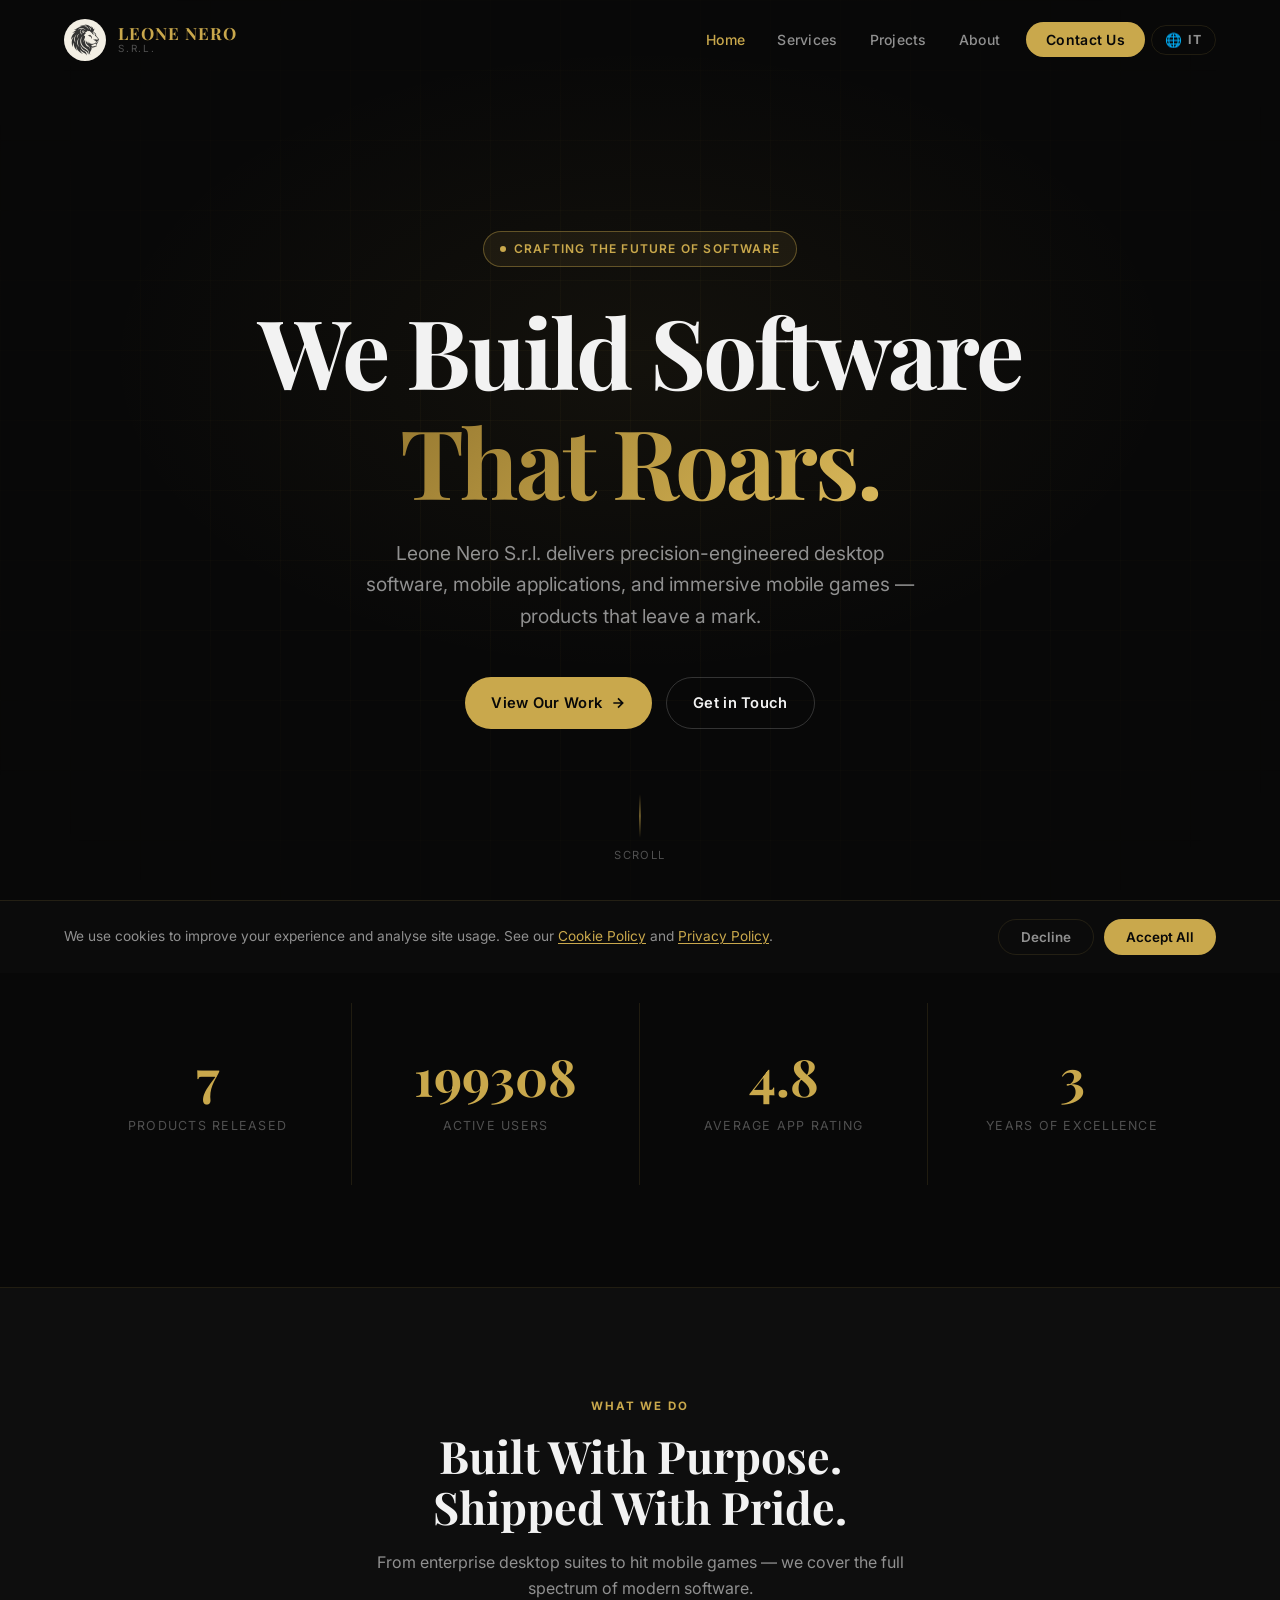
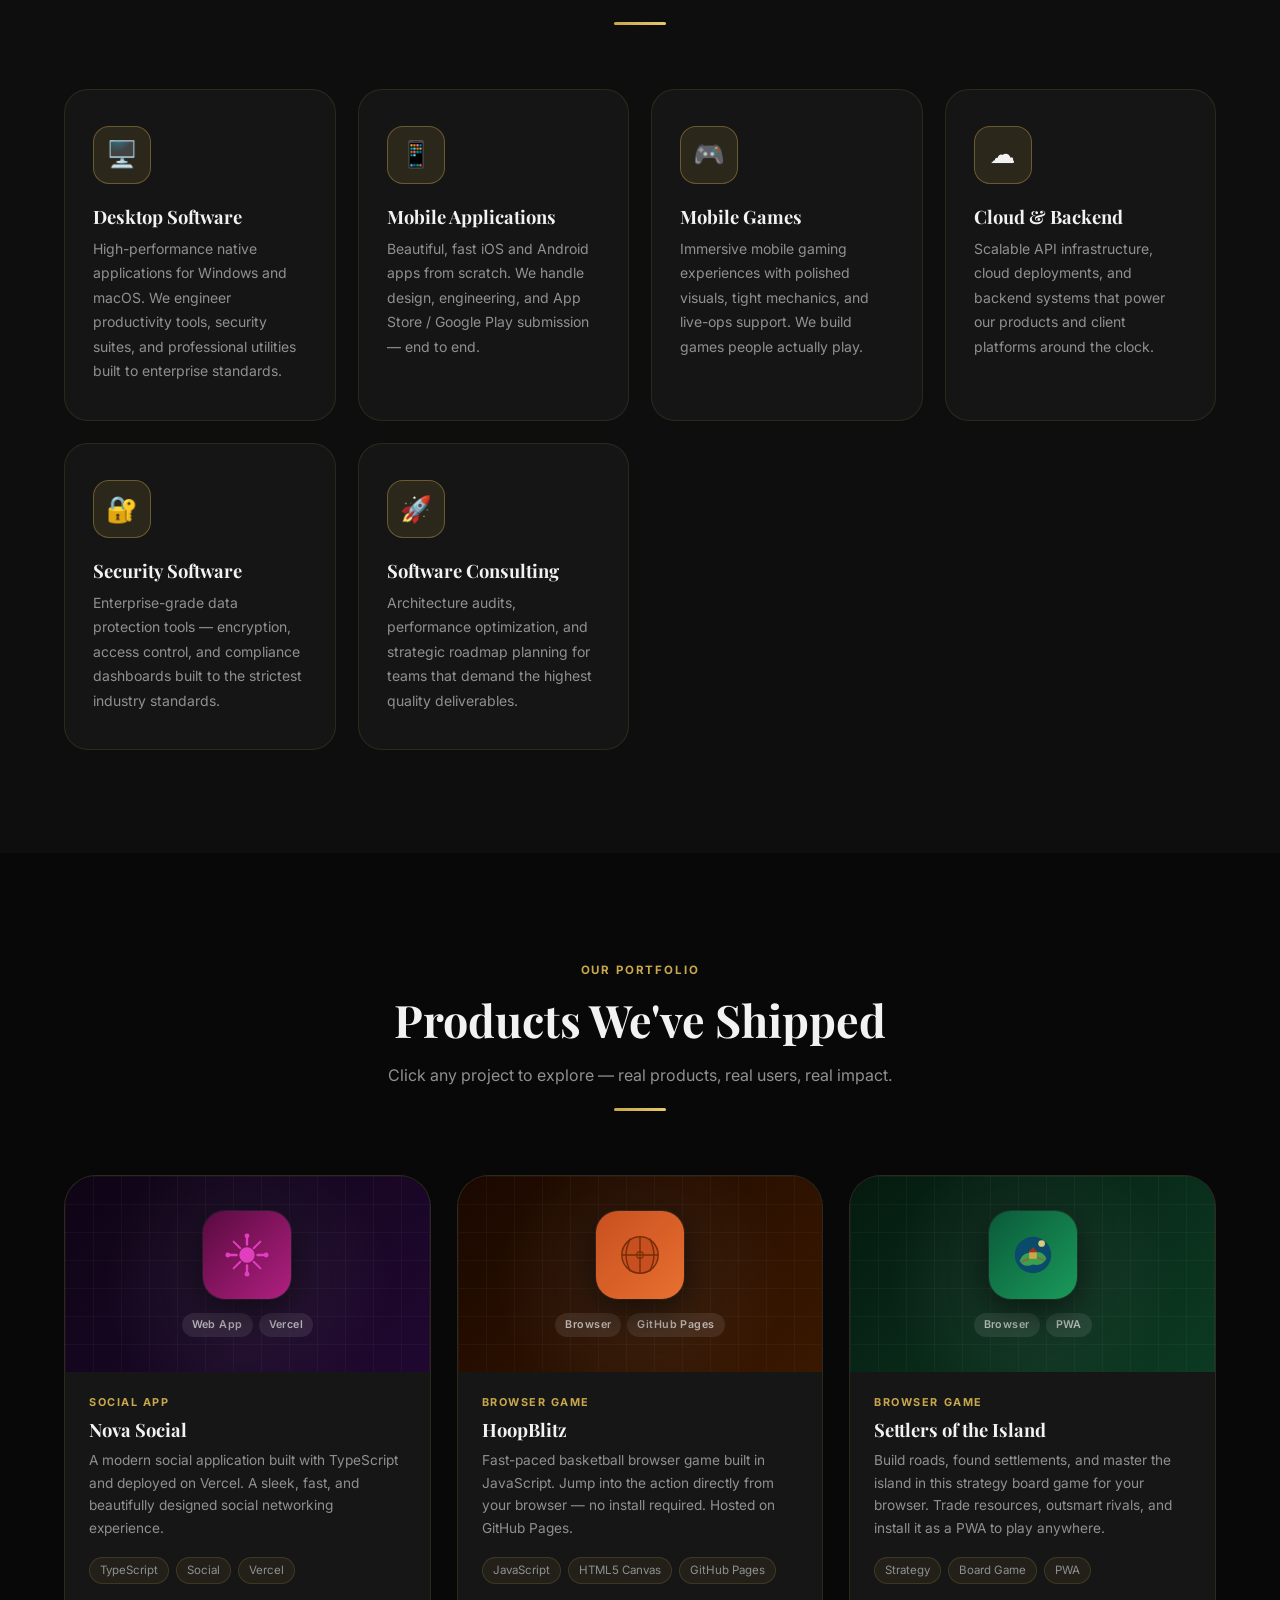
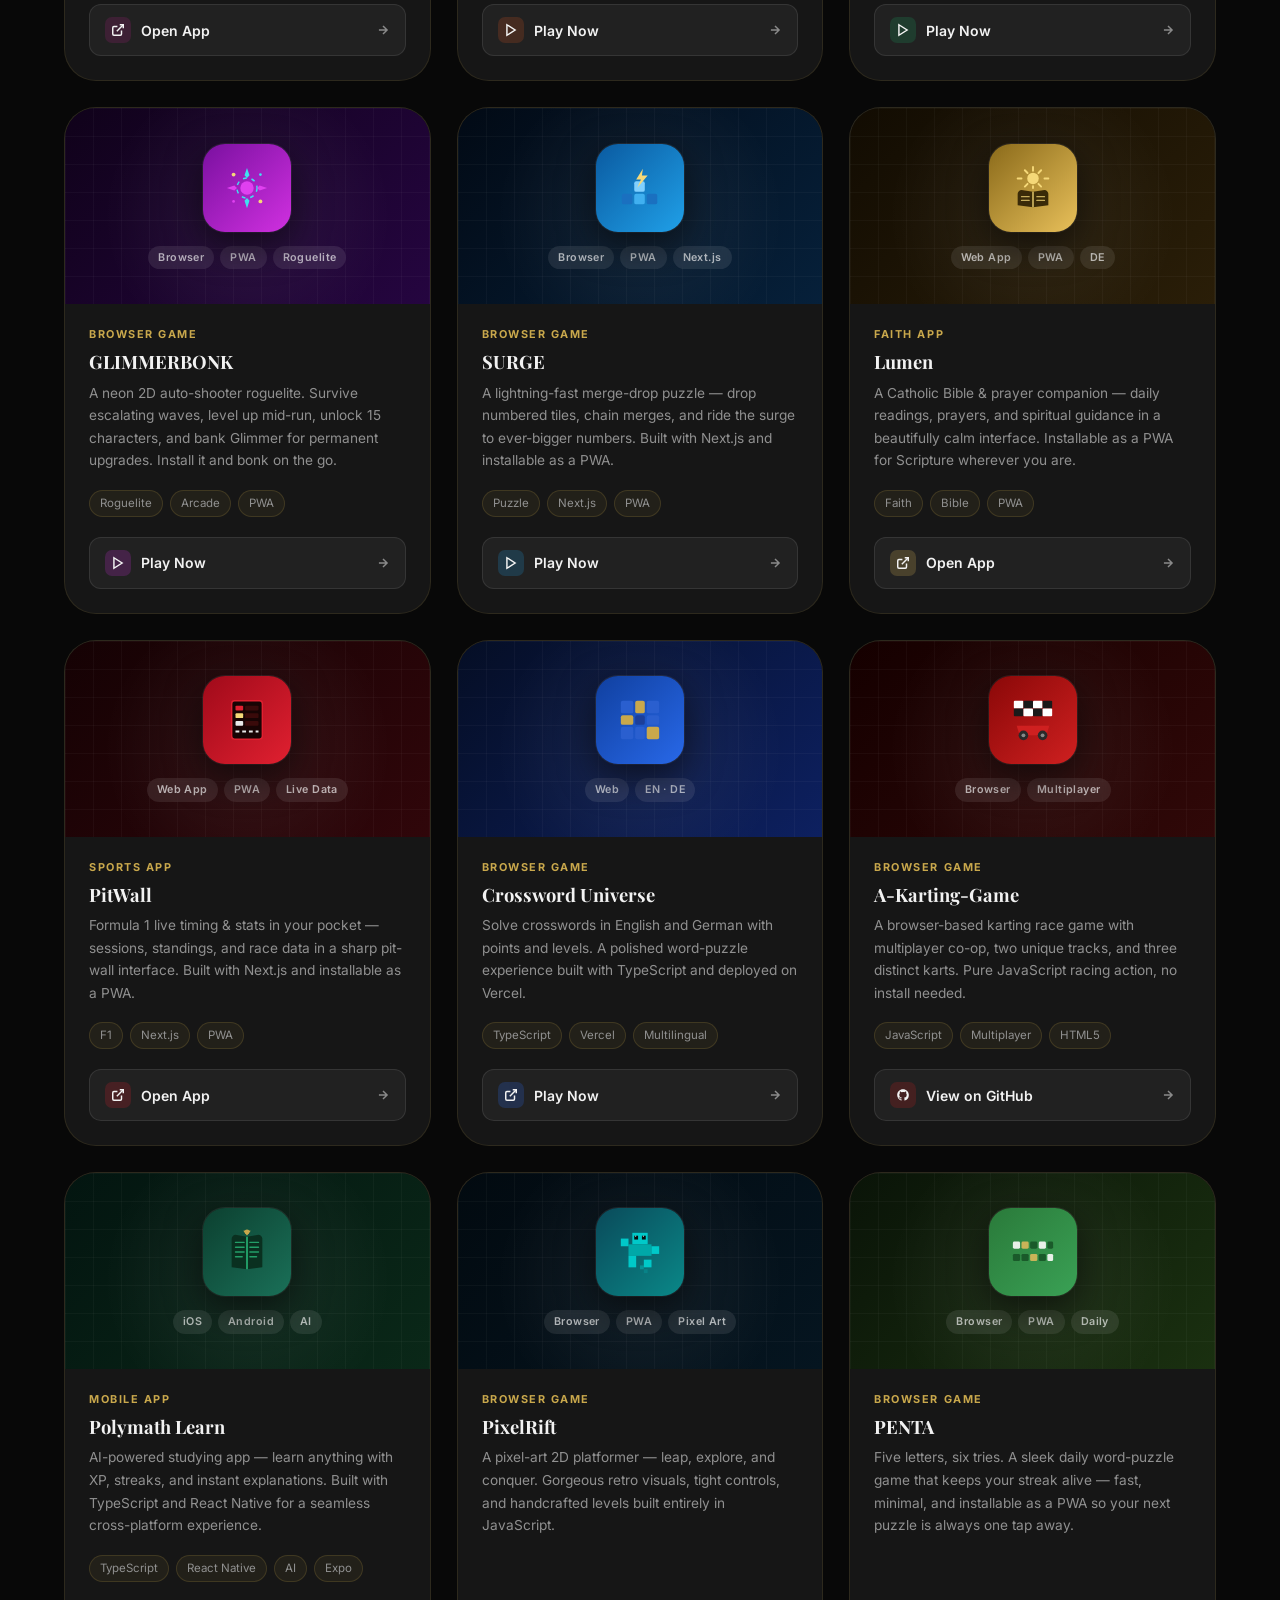
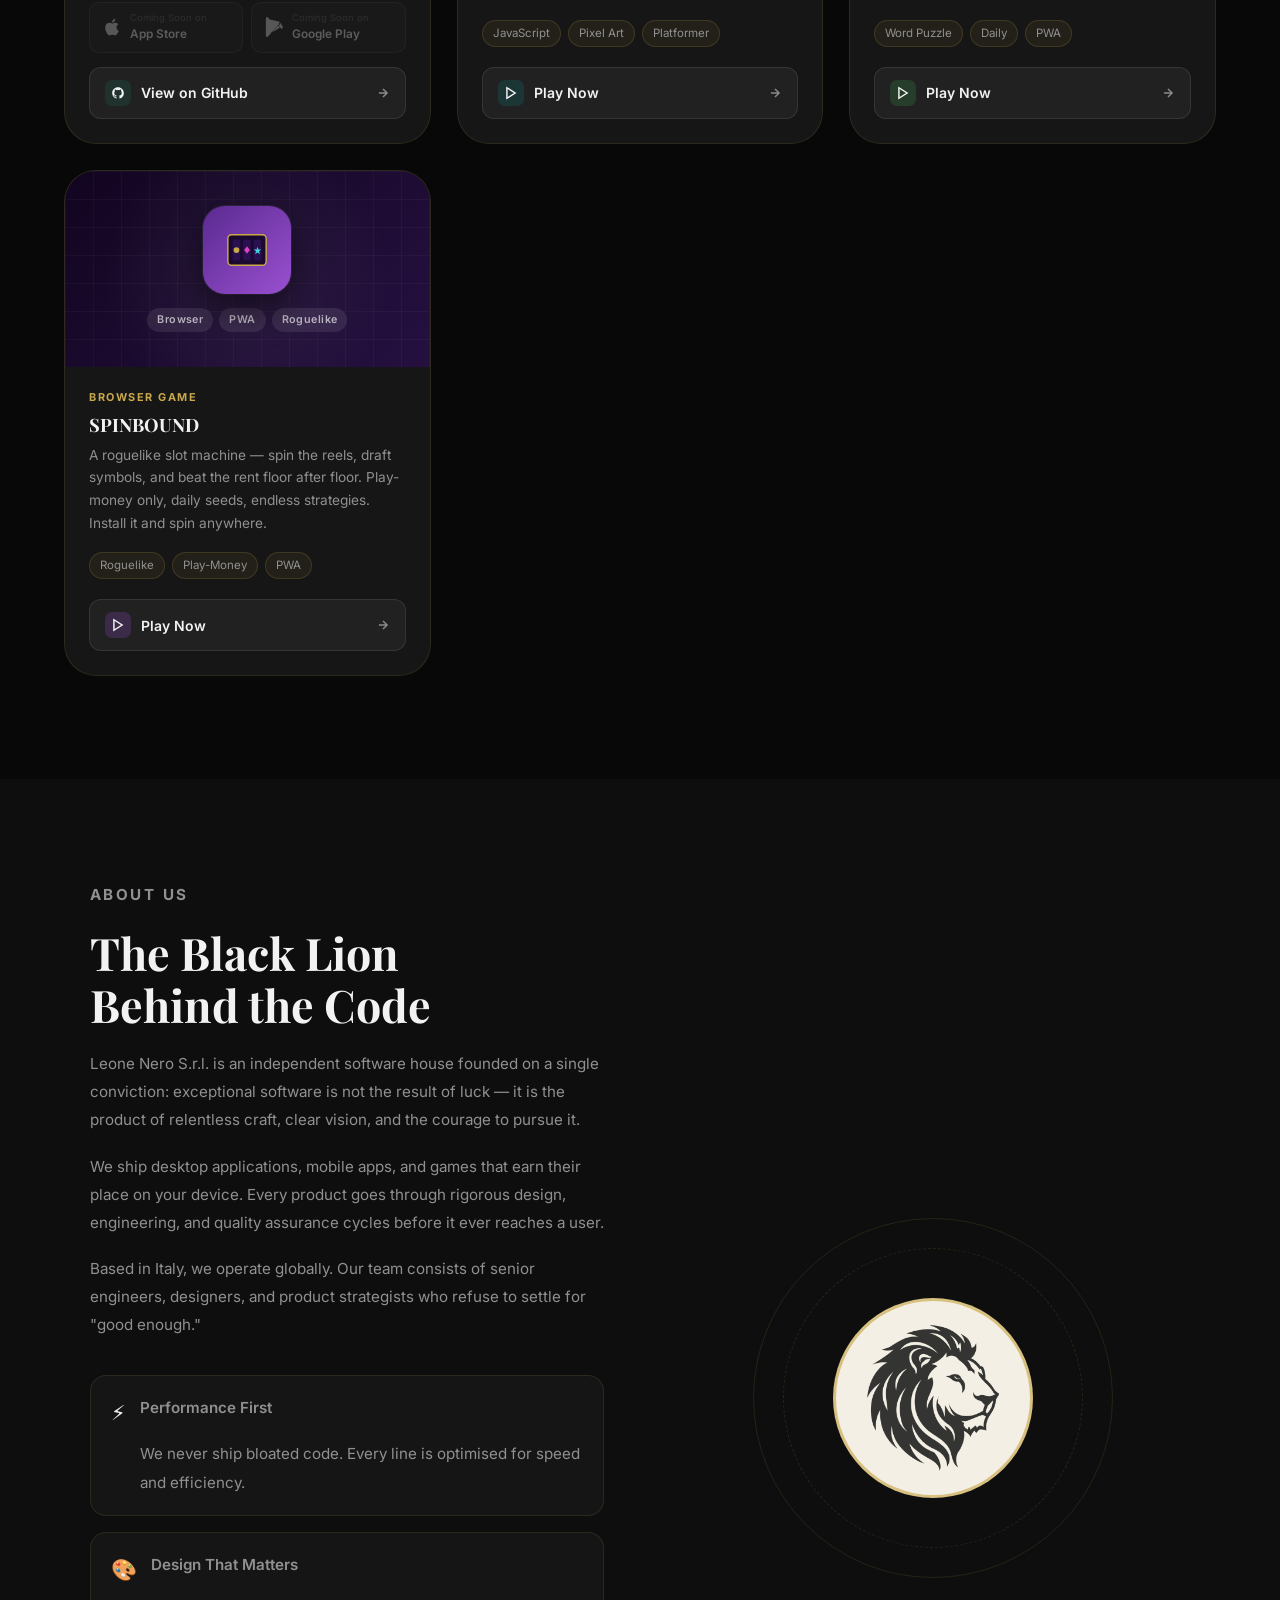
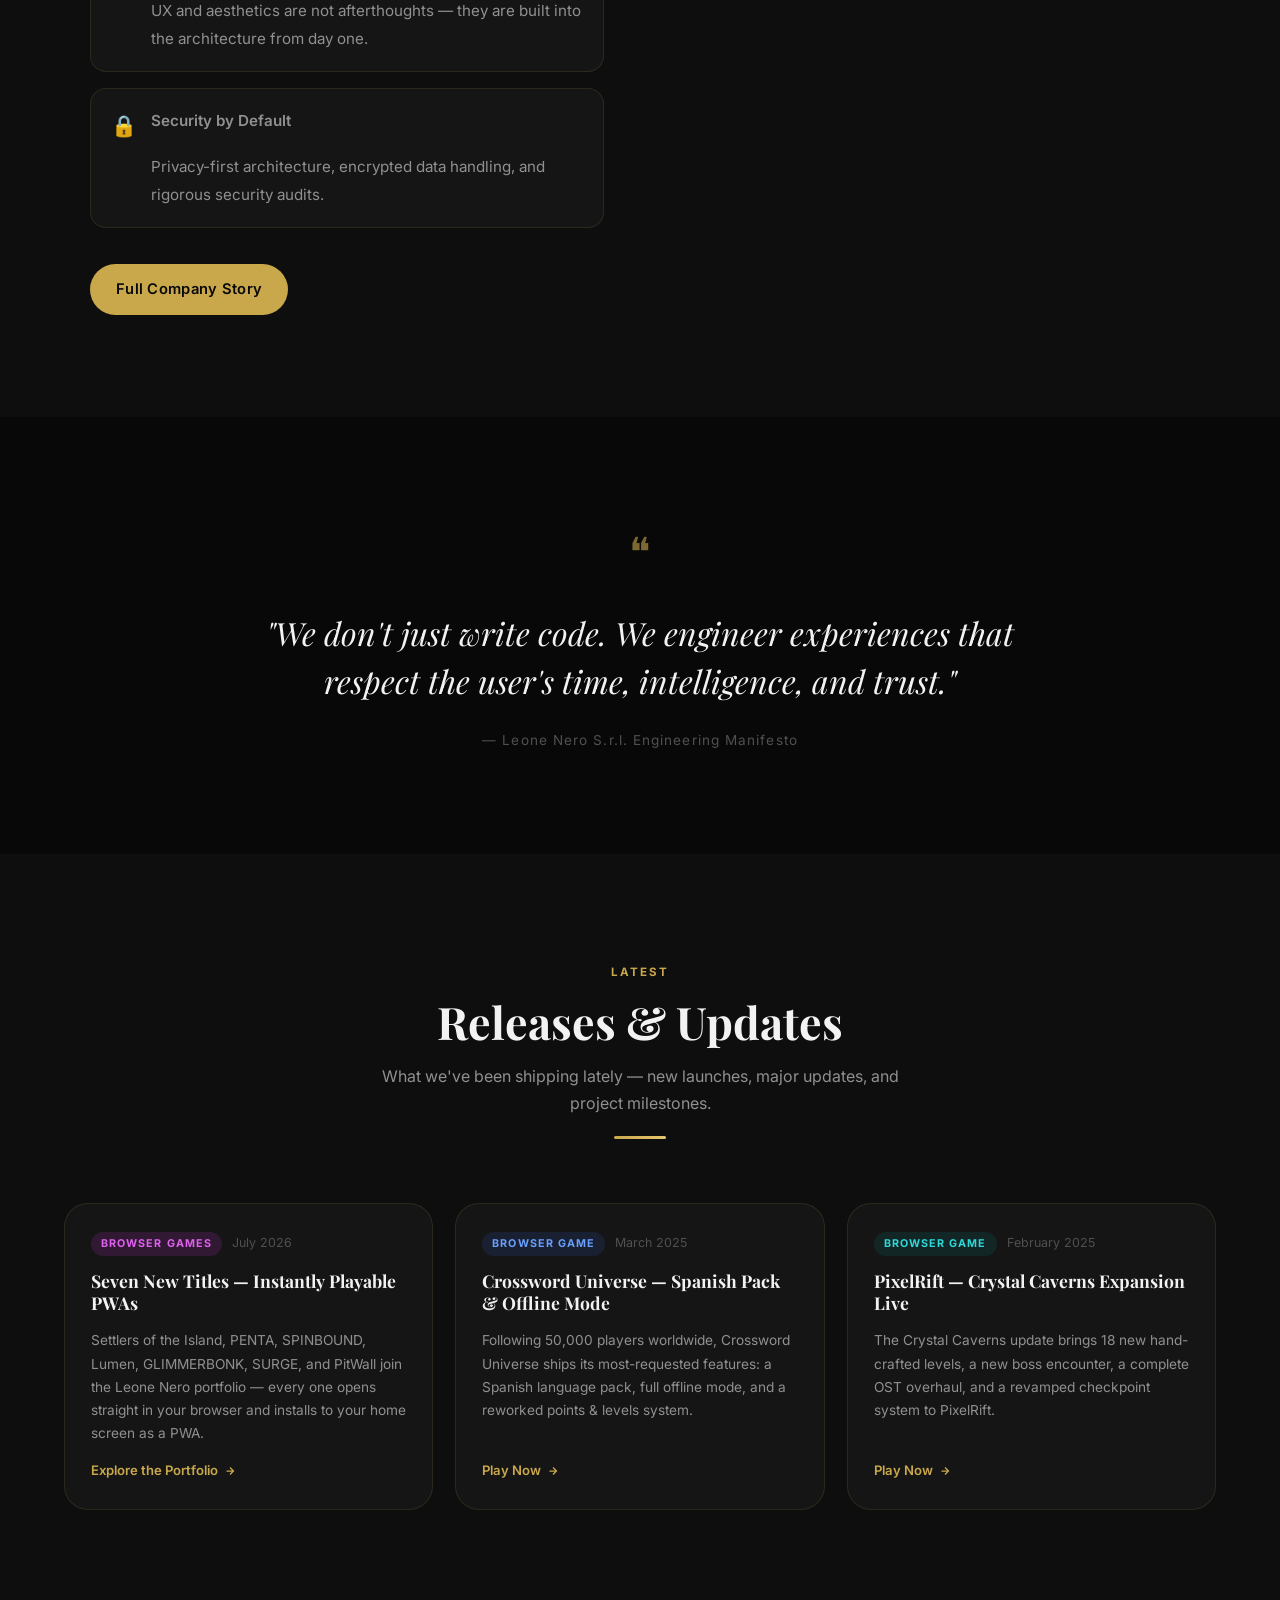
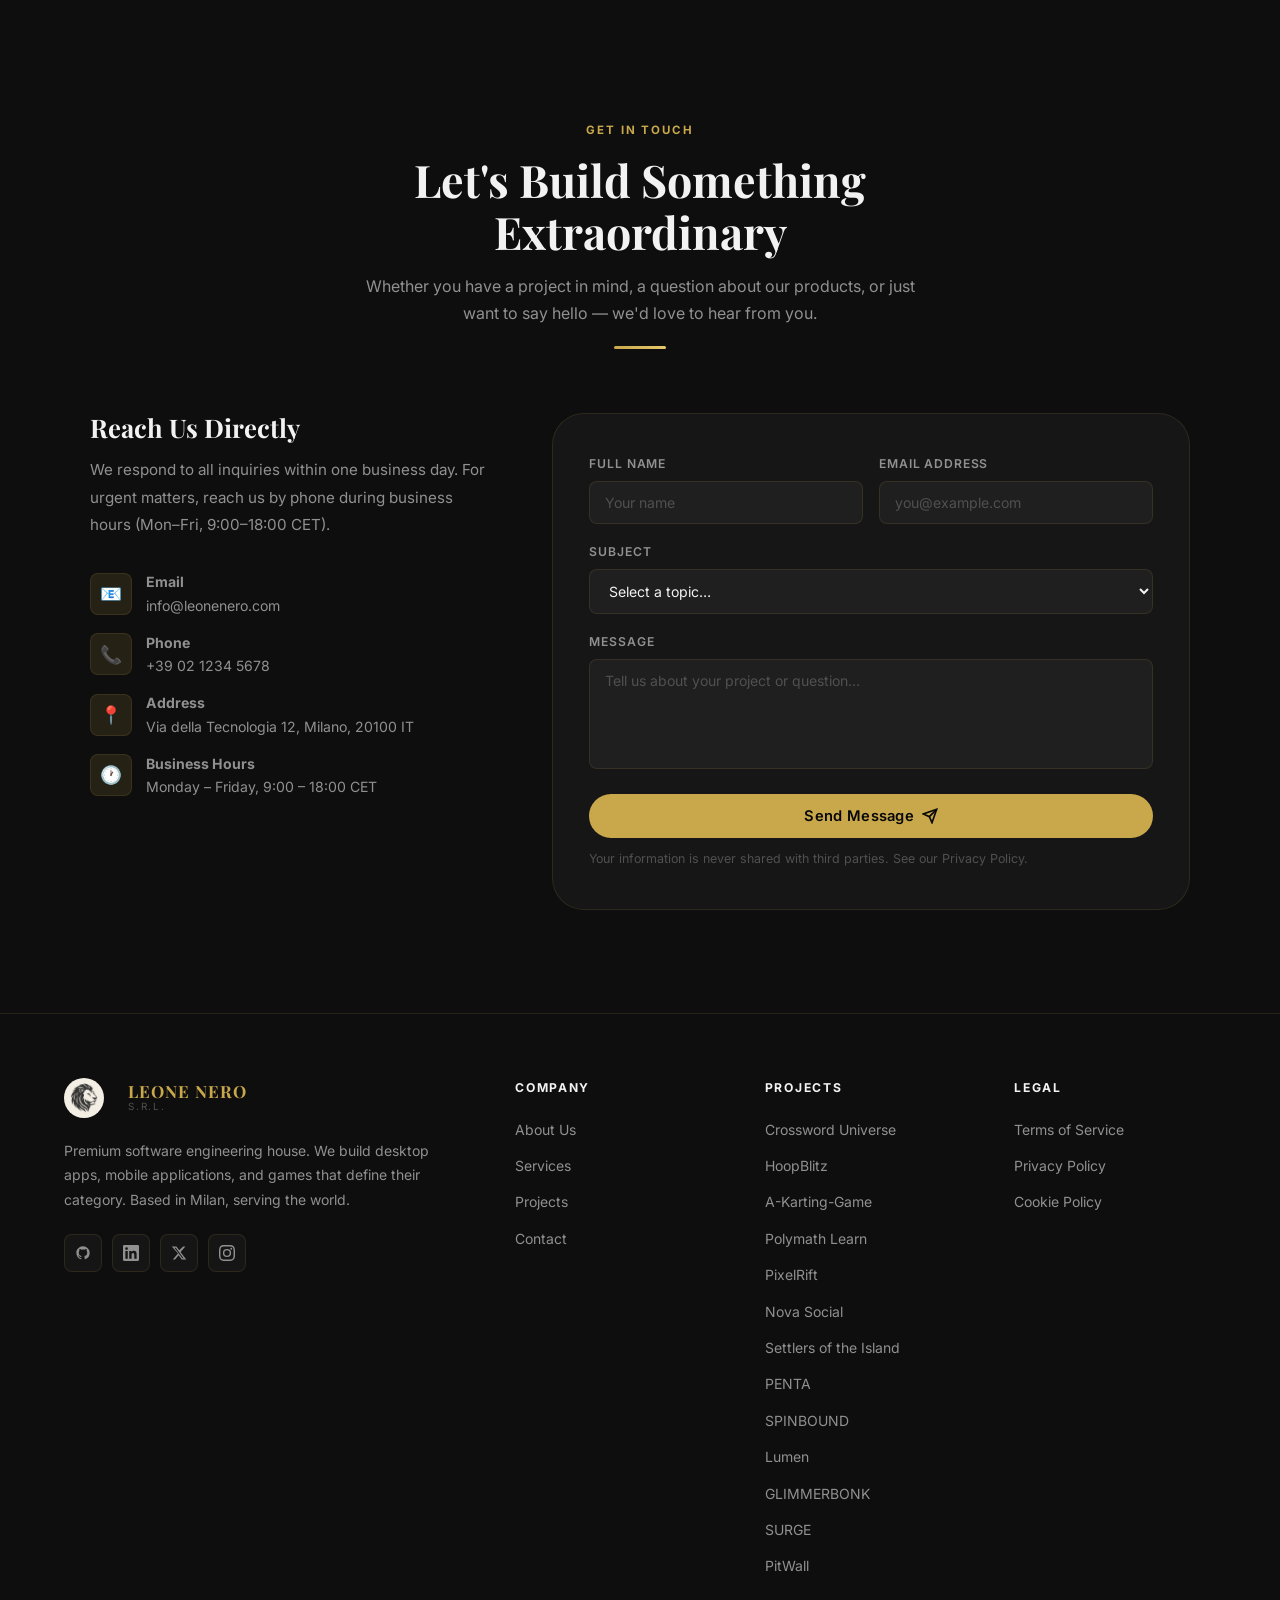
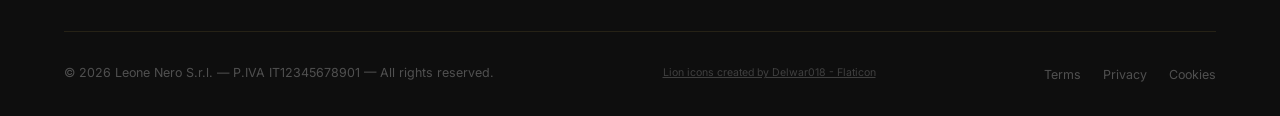
==== commit 2a76badb: "Reorder portfolio cards, point PixelRift at Vercel PWA Co-Authored-By: Claude Fable 5 <noreply@anthr" ====
--- a/index.html
+++ b/index.html
@@ -219,6 +219,308 @@
 
       <div class="projects-grid">
 
+        <!-- Nova Social App -->
+        <article class="project-card reveal delay-1">
+          <div class="app-card-header" style="background:linear-gradient(135deg,#0e0515 0%,#200830 100%)">
+            <div class="app-header-glow" aria-hidden="true"></div>
+            <div class="app-header-lines" aria-hidden="true"></div>
+            <a href="https://nova-phi-liart.vercel.app" target="_blank" rel="noopener" class="app-icon-btn" aria-label="Open Nova Social App">
+              <div class="app-icon" style="background:linear-gradient(135deg,#5a0a40,#b02080)">
+                <svg width="46" height="46" viewBox="0 0 48 48" fill="none" aria-hidden="true">
+                  <circle cx="24" cy="24" r="8" fill="#e040c0"/>
+                  <line x1="24" y1="4"  x2="24" y2="13" stroke="#e040c0" stroke-width="2.5" stroke-linecap="round"/>
+                  <line x1="24" y1="35" x2="24" y2="44" stroke="#e040c0" stroke-width="2.5" stroke-linecap="round"/>
+                  <line x1="4"  y1="24" x2="13" y2="24" stroke="#e040c0" stroke-width="2.5" stroke-linecap="round"/>
+                  <line x1="35" y1="24" x2="44" y2="24" stroke="#e040c0" stroke-width="2.5" stroke-linecap="round"/>
+                  <line x1="10" y1="10" x2="17" y2="17" stroke="#e040c0" stroke-width="2" stroke-linecap="round"/>
+                  <line x1="31" y1="31" x2="38" y2="38" stroke="#e040c0" stroke-width="2" stroke-linecap="round"/>
+                  <line x1="38" y1="10" x2="31" y2="17" stroke="#e040c0" stroke-width="2" stroke-linecap="round"/>
+                  <line x1="10" y1="38" x2="17" y2="31" stroke="#e040c0" stroke-width="2" stroke-linecap="round"/>
+                  <circle cx="24" cy="4"  r="2.5" fill="#e040c0"/>
+                  <circle cx="24" cy="44" r="2.5" fill="#e040c0"/>
+                  <circle cx="4"  cy="24" r="2.5" fill="#e040c0"/>
+                  <circle cx="44" cy="24" r="2.5" fill="#e040c0"/>
+                </svg>
+              </div>
+            </a>
+            <div class="app-plat-row">
+              <span class="app-plat-badge">Web App</span>
+              <span class="app-plat-badge">Vercel</span>
+            </div>
+          </div>
+          <div class="project-body">
+            <p class="project-cat" data-i18n-key="proj.nova.cat">Social App</p>
+            <h3 class="project-name">Nova Social</h3>
+            <p class="project-desc" data-i18n-key="proj.nova.desc">A modern social application built with TypeScript and deployed on Vercel. A sleek, fast, and beautifully designed social networking experience.</p>
+            <div class="project-tags">
+              <span class="project-tag">TypeScript</span>
+              <span class="project-tag">Social</span>
+              <span class="project-tag">Vercel</span>
+            </div>
+            <a href="https://nova-phi-liart.vercel.app" target="_blank" rel="noopener" class="project-cta-btn" aria-label="Open Nova Social App">
+              <span class="project-cta-ico" style="background:rgba(176,32,128,0.2)">
+                <svg width="14" height="14" viewBox="0 0 24 24" fill="none" stroke="currentColor" stroke-width="2.5" aria-hidden="true"><path d="M18 13v6a2 2 0 01-2 2H5a2 2 0 01-2-2V8a2 2 0 012-2h6"/><polyline points="15 3 21 3 21 9"/><line x1="10" y1="14" x2="21" y2="3"/></svg>
+              </span>
+              <span data-i18n-key="proj.cta.open">Open App</span>
+              <svg class="project-cta-arrow" width="14" height="14" viewBox="0 0 24 24" fill="none" stroke="currentColor" stroke-width="2.5" aria-hidden="true"><path d="M5 12h14M12 5l7 7-7 7"/></svg>
+            </a>
+          </div>
+        </article>
+
+        <!-- HoopBlitz -->
+        <article class="project-card reveal delay-2">
+          <div class="app-card-header" style="background:linear-gradient(135deg,#1a0800 0%,#3a1800 100%)">
+            <div class="app-header-glow" aria-hidden="true"></div>
+            <div class="app-header-lines" aria-hidden="true"></div>
+            <a href="https://markusmuellner13-gif.github.io/hoopblitz/" target="_blank" rel="noopener" class="app-icon-btn" aria-label="Play HoopBlitz">
+              <div class="app-icon" style="background:linear-gradient(135deg,#c85020,#e87030)">
+                <svg width="46" height="46" viewBox="0 0 48 48" aria-hidden="true">
+                  <circle cx="24" cy="24" r="19" fill="#c85020"/>
+                  <circle cx="24" cy="24" r="19" fill="none" stroke="#7a2e08" stroke-width="1.5"/>
+                  <path d="M24 5v38M5 24h38" stroke="#7a2e08" stroke-width="1.5"/>
+                  <path d="M14 7 Q5 24 14 41" fill="none" stroke="#7a2e08" stroke-width="1.5"/>
+                  <path d="M34 7 Q43 24 34 41" fill="none" stroke="#7a2e08" stroke-width="1.5"/>
+                  <circle cx="24" cy="24" r="3.5" fill="none" stroke="#7a2e08" stroke-width="1.2"/>
+                </svg>
+              </div>
+            </a>
+            <div class="app-plat-row">
+              <span class="app-plat-badge">Browser</span>
+              <span class="app-plat-badge">GitHub Pages</span>
+            </div>
+          </div>
+          <div class="project-body">
+            <p class="project-cat" data-i18n-key="proj.hoop.cat">Browser Game</p>
+            <h3 class="project-name">HoopBlitz</h3>
+            <p class="project-desc" data-i18n-key="proj.hoop.desc">Fast-paced basketball browser game built in JavaScript. Jump into the action directly from your browser — no install required. Hosted on GitHub Pages.</p>
+            <div class="project-tags">
+              <span class="project-tag">JavaScript</span>
+              <span class="project-tag">HTML5 Canvas</span>
+              <span class="project-tag">GitHub Pages</span>
+            </div>
+            <a href="https://markusmuellner13-gif.github.io/hoopblitz/" target="_blank" rel="noopener" class="project-cta-btn" aria-label="Play HoopBlitz">
+              <span class="project-cta-ico" style="background:rgba(200,80,32,0.22)">
+                <svg width="14" height="14" viewBox="0 0 24 24" fill="none" stroke="currentColor" stroke-width="2.5" aria-hidden="true"><polygon points="5 3 19 12 5 21 5 3"/></svg>
+              </span>
+              <span data-i18n-key="proj.cta.play">Play Now</span>
+              <svg class="project-cta-arrow" width="14" height="14" viewBox="0 0 24 24" fill="none" stroke="currentColor" stroke-width="2.5" aria-hidden="true"><path d="M5 12h14M12 5l7 7-7 7"/></svg>
+            </a>
+          </div>
+        </article>
+
+        <!-- Settlers of the Island -->
+        <article class="project-card reveal delay-3">
+          <div class="app-card-header" style="background:linear-gradient(135deg,#051a10 0%,#0c3a22 100%)">
+            <div class="app-header-glow" aria-hidden="true"></div>
+            <div class="app-header-lines" aria-hidden="true"></div>
+            <a href="https://settlers-of-the-island.vercel.app" target="_blank" rel="noopener" class="app-icon-btn" aria-label="Play Settlers of the Island">
+              <div class="app-icon" style="background:linear-gradient(135deg,#0a5a3a,#1a9a5a)">
+                <svg width="46" height="46" viewBox="0 0 48 48" fill="none" aria-hidden="true">
+                  <circle cx="24" cy="24" r="19" fill="#0a4a6a"/>
+                  <path d="M10 30 Q14 20 24 22 Q34 18 38 28 Q34 36 24 34 Q14 38 10 30Z" fill="#3aa050"/>
+                  <rect x="20" y="21" width="8" height="7" fill="#c9a84c"/>
+                  <path d="M19 21 L24 16 29 21Z" fill="#a03020"/>
+                  <path d="M13 31 L19 28M29 27 L35 29" stroke="#8a6a3a" stroke-width="2" stroke-linecap="round"/>
+                  <circle cx="33" cy="12" r="3.5" fill="#f5d878" opacity="0.9"/>
+                </svg>
+              </div>
+            </a>
+            <div class="app-plat-row">
+              <span class="app-plat-badge">Browser</span>
+              <span class="app-plat-badge">PWA</span>
+            </div>
+          </div>
+          <div class="project-body">
+            <p class="project-cat" data-i18n-key="proj.settlers.cat">Browser Game</p>
+            <h3 class="project-name">Settlers of the Island</h3>
+            <p class="project-desc" data-i18n-key="proj.settlers.desc">Build roads, found settlements, and master the island in this strategy board game for your browser. Trade resources, outsmart rivals, and install it as a PWA to play anywhere.</p>
+            <div class="project-tags">
+              <span class="project-tag">Strategy</span>
+              <span class="project-tag">Board Game</span>
+              <span class="project-tag">PWA</span>
+            </div>
+            <a href="https://settlers-of-the-island.vercel.app" target="_blank" rel="noopener" class="project-cta-btn" aria-label="Play Settlers of the Island">
+              <span class="project-cta-ico" style="background:rgba(26,154,90,0.22)">
+                <svg width="14" height="14" viewBox="0 0 24 24" fill="none" stroke="currentColor" stroke-width="2.5" aria-hidden="true"><polygon points="5 3 19 12 5 21 5 3"/></svg>
+              </span>
+              <span data-i18n-key="proj.cta.play">Play Now</span>
+              <svg class="project-cta-arrow" width="14" height="14" viewBox="0 0 24 24" fill="none" stroke="currentColor" stroke-width="2.5" aria-hidden="true"><path d="M5 12h14M12 5l7 7-7 7"/></svg>
+            </a>
+          </div>
+        </article>
+
+        <!-- GLIMMERBONK -->
+        <article class="project-card reveal delay-4">
+          <div class="app-card-header" style="background:linear-gradient(135deg,#10021a 0%,#250540 100%)">
+            <div class="app-header-glow" aria-hidden="true"></div>
+            <div class="app-header-lines" aria-hidden="true"></div>
+            <a href="https://glimmerbonk.vercel.app" target="_blank" rel="noopener" class="app-icon-btn" aria-label="Play GLIMMERBONK">
+              <div class="app-icon" style="background:linear-gradient(135deg,#7a10a0,#d030e0)">
+                <svg width="46" height="46" viewBox="0 0 48 48" fill="none" aria-hidden="true">
+                  <circle cx="24" cy="24" r="7" fill="#e040f0"/>
+                  <circle cx="24" cy="24" r="10.5" fill="none" stroke="#40e0f0" stroke-width="1.5" stroke-dasharray="4 5"/>
+                  <path d="M24 3l2.6 7.8L24 13.5l-2.6-2.7Z" fill="#40e0f0"/>
+                  <path d="M24 45l2.6-7.8L24 34.5l-2.6 2.7Z" fill="#40e0f0"/>
+                  <path d="M3 24l7.8-2.6L13.5 24l-2.7 2.6Z" fill="#e040f0"/>
+                  <path d="M45 24l-7.8-2.6L34.5 24l2.7 2.6Z" fill="#e040f0"/>
+                  <circle cx="10" cy="10" r="2" fill="#f5d878"/>
+                  <circle cx="38" cy="38" r="2" fill="#f5d878"/>
+                  <circle cx="38" cy="10" r="1.4" fill="#40e0f0"/>
+                  <circle cx="10" cy="38" r="1.4" fill="#e040f0"/>
+                </svg>
+              </div>
+            </a>
+            <div class="app-plat-row">
+              <span class="app-plat-badge">Browser</span>
+              <span class="app-plat-badge">PWA</span>
+              <span class="app-plat-badge">Roguelite</span>
+            </div>
+          </div>
+          <div class="project-body">
+            <p class="project-cat" data-i18n-key="proj.glim.cat">Browser Game</p>
+            <h3 class="project-name">GLIMMERBONK</h3>
+            <p class="project-desc" data-i18n-key="proj.glim.desc">A neon 2D auto-shooter roguelite. Survive escalating waves, level up mid-run, unlock 15 characters, and bank Glimmer for permanent upgrades. Install it and bonk on the go.</p>
+            <div class="project-tags">
+              <span class="project-tag">Roguelite</span>
+              <span class="project-tag">Arcade</span>
+              <span class="project-tag">PWA</span>
+            </div>
+            <a href="https://glimmerbonk.vercel.app" target="_blank" rel="noopener" class="project-cta-btn" aria-label="Play GLIMMERBONK">
+              <span class="project-cta-ico" style="background:rgba(208,48,224,0.2)">
+                <svg width="14" height="14" viewBox="0 0 24 24" fill="none" stroke="currentColor" stroke-width="2.5" aria-hidden="true"><polygon points="5 3 19 12 5 21 5 3"/></svg>
+              </span>
+              <span data-i18n-key="proj.cta.play">Play Now</span>
+              <svg class="project-cta-arrow" width="14" height="14" viewBox="0 0 24 24" fill="none" stroke="currentColor" stroke-width="2.5" aria-hidden="true"><path d="M5 12h14M12 5l7 7-7 7"/></svg>
+            </a>
+          </div>
+        </article>
+
+        <!-- SURGE -->
+        <article class="project-card reveal delay-5">
+          <div class="app-card-header" style="background:linear-gradient(135deg,#020a15 0%,#06203a 100%)">
+            <div class="app-header-glow" aria-hidden="true"></div>
+            <div class="app-header-lines" aria-hidden="true"></div>
+            <a href="https://surge-game.vercel.app" target="_blank" rel="noopener" class="app-icon-btn" aria-label="Play SURGE">
+              <div class="app-icon" style="background:linear-gradient(135deg,#0a5aa0,#20a0e8)">
+                <svg width="46" height="46" viewBox="0 0 48 48" fill="none" aria-hidden="true">
+                  <rect x="5"  y="30" width="11" height="11" rx="2" fill="#1a70c0"/>
+                  <rect x="18" y="30" width="11" height="11" rx="2" fill="#40b0f0"/>
+                  <rect x="31" y="30" width="11" height="11" rx="2" fill="#1a70c0"/>
+                  <rect x="18" y="17" width="11" height="11" rx="2" fill="#80d0ff"/>
+                  <path d="M27 4 L20 15h5l-4 9 11-13h-6Z" fill="#f5d878"/>
+                </svg>
+              </div>
+            </a>
+            <div class="app-plat-row">
+              <span class="app-plat-badge">Browser</span>
+              <span class="app-plat-badge">PWA</span>
+              <span class="app-plat-badge">Next.js</span>
+            </div>
+          </div>
+          <div class="project-body">
+            <p class="project-cat" data-i18n-key="proj.surge.cat">Browser Game</p>
+            <h3 class="project-name">SURGE</h3>
+            <p class="project-desc" data-i18n-key="proj.surge.desc">A lightning-fast merge-drop puzzle — drop numbered tiles, chain merges, and ride the surge to ever-bigger numbers. Built with Next.js and installable as a PWA.</p>
+            <div class="project-tags">
+              <span class="project-tag">Puzzle</span>
+              <span class="project-tag">Next.js</span>
+              <span class="project-tag">PWA</span>
+            </div>
+            <a href="https://surge-game.vercel.app" target="_blank" rel="noopener" class="project-cta-btn" aria-label="Play SURGE">
+              <span class="project-cta-ico" style="background:rgba(32,160,232,0.2)">
+                <svg width="14" height="14" viewBox="0 0 24 24" fill="none" stroke="currentColor" stroke-width="2.5" aria-hidden="true"><polygon points="5 3 19 12 5 21 5 3"/></svg>
+              </span>
+              <span data-i18n-key="proj.cta.play">Play Now</span>
+              <svg class="project-cta-arrow" width="14" height="14" viewBox="0 0 24 24" fill="none" stroke="currentColor" stroke-width="2.5" aria-hidden="true"><path d="M5 12h14M12 5l7 7-7 7"/></svg>
+            </a>
+          </div>
+        </article>
+
+        <!-- Lumen -->
+        <article class="project-card reveal delay-6">
+          <div class="app-card-header" style="background:linear-gradient(135deg,#120c02 0%,#2a1e08 100%)">
+            <div class="app-header-glow" aria-hidden="true"></div>
+            <div class="app-header-lines" aria-hidden="true"></div>
+            <a href="https://lumen-bible.vercel.app" target="_blank" rel="noopener" class="app-icon-btn" aria-label="Open Lumen">
+              <div class="app-icon" style="background:linear-gradient(135deg,#8a6a1a,#e8c05a)">
+                <svg width="46" height="46" viewBox="0 0 48 48" fill="none" aria-hidden="true">
+                  <circle cx="24" cy="14" r="6" fill="#f5d878"/>
+                  <path d="M24 2v4M24 22v2M12 14h-4M40 14h-4M15.5 5.5l2.8 2.8M32.5 5.5l-2.8 2.8M15.5 22.5l2.8-2.8M32.5 22.5l-2.8-2.8" stroke="#f5d878" stroke-width="2" stroke-linecap="round"/>
+                  <path d="M8 30 C8 28 10 26 12 26 L24 28 L36 26 C38 26 40 28 40 30 V42 L24 44 8 42 Z" fill="#3a2a08"/>
+                  <path d="M24 28 V44" stroke="#f5d878" stroke-width="1.4"/>
+                  <path d="M12 33h8M12 37h8M28 33h8M28 37h8" stroke="#f5d878" stroke-width="1.3" opacity="0.75" stroke-linecap="round"/>
+                </svg>
+              </div>
+            </a>
+            <div class="app-plat-row">
+              <span class="app-plat-badge">Web App</span>
+              <span class="app-plat-badge">PWA</span>
+              <span class="app-plat-badge">DE</span>
+            </div>
+          </div>
+          <div class="project-body">
+            <p class="project-cat" data-i18n-key="proj.lumen.cat">Faith App</p>
+            <h3 class="project-name">Lumen</h3>
+            <p class="project-desc" data-i18n-key="proj.lumen.desc">A Catholic Bible &amp; prayer companion — daily readings, prayers, and spiritual guidance in a beautifully calm interface. Installable as a PWA for Scripture wherever you are.</p>
+            <div class="project-tags">
+              <span class="project-tag">Faith</span>
+              <span class="project-tag">Bible</span>
+              <span class="project-tag">PWA</span>
+            </div>
+            <a href="https://lumen-bible.vercel.app" target="_blank" rel="noopener" class="project-cta-btn" aria-label="Open Lumen">
+              <span class="project-cta-ico" style="background:rgba(232,192,90,0.2)">
+                <svg width="14" height="14" viewBox="0 0 24 24" fill="none" stroke="currentColor" stroke-width="2.5" aria-hidden="true"><path d="M18 13v6a2 2 0 01-2 2H5a2 2 0 01-2-2V8a2 2 0 012-2h6"/><polyline points="15 3 21 3 21 9"/><line x1="10" y1="14" x2="21" y2="3"/></svg>
+              </span>
+              <span data-i18n-key="proj.cta.open">Open App</span>
+              <svg class="project-cta-arrow" width="14" height="14" viewBox="0 0 24 24" fill="none" stroke="currentColor" stroke-width="2.5" aria-hidden="true"><path d="M5 12h14M12 5l7 7-7 7"/></svg>
+            </a>
+          </div>
+        </article>
+
+        <!-- PitWall -->
+        <article class="project-card reveal delay-1">
+          <div class="app-card-header" style="background:linear-gradient(135deg,#150204 0%,#30060a 100%)">
+            <div class="app-header-glow" aria-hidden="true"></div>
+            <div class="app-header-lines" aria-hidden="true"></div>
+            <a href="https://pitwall-bice.vercel.app" target="_blank" rel="noopener" class="app-icon-btn" aria-label="Open PitWall">
+              <div class="app-icon" style="background:linear-gradient(135deg,#a00a1a,#e02030)">
+                <svg width="46" height="46" viewBox="0 0 48 48" fill="none" aria-hidden="true">
+                  <rect x="8" y="4" width="32" height="40" rx="3" fill="#180404" stroke="#e02030" stroke-width="1.5"/>
+                  <rect x="12" y="9"  width="8" height="5" rx="1" fill="#e02030"/>
+                  <rect x="22" y="9"  width="14" height="5" rx="1" fill="#3a0a0a"/>
+                  <rect x="12" y="17" width="8" height="5" rx="1" fill="#f5d878"/>
+                  <rect x="22" y="17" width="14" height="5" rx="1" fill="#3a0a0a"/>
+                  <rect x="12" y="25" width="8" height="5" rx="1" fill="#e8e8e8"/>
+                  <rect x="22" y="25" width="14" height="5" rx="1" fill="#3a0a0a"/>
+                  <path d="M12 36 h24" stroke="#e8e8e8" stroke-width="2" stroke-dasharray="4 3"/>
+                </svg>
+              </div>
+            </a>
+            <div class="app-plat-row">
+              <span class="app-plat-badge">Web App</span>
+              <span class="app-plat-badge">PWA</span>
+              <span class="app-plat-badge">Live Data</span>
+            </div>
+          </div>
+          <div class="project-body">
+            <p class="project-cat" data-i18n-key="proj.pit.cat">Sports App</p>
+            <h3 class="project-name">PitWall</h3>
+            <p class="project-desc" data-i18n-key="proj.pit.desc">Formula 1 live timing &amp; stats in your pocket — sessions, standings, and race data in a sharp pit-wall interface. Built with Next.js and installable as a PWA.</p>
+            <div class="project-tags">
+              <span class="project-tag">F1</span>
+              <span class="project-tag">Next.js</span>
+              <span class="project-tag">PWA</span>
+            </div>
+            <a href="https://pitwall-bice.vercel.app" target="_blank" rel="noopener" class="project-cta-btn" aria-label="Open PitWall">
+              <span class="project-cta-ico" style="background:rgba(224,32,48,0.2)">
+                <svg width="14" height="14" viewBox="0 0 24 24" fill="none" stroke="currentColor" stroke-width="2.5" aria-hidden="true"><path d="M18 13v6a2 2 0 01-2 2H5a2 2 0 01-2-2V8a2 2 0 012-2h6"/><polyline points="15 3 21 3 21 9"/><line x1="10" y1="14" x2="21" y2="3"/></svg>
+              </span>
+              <span data-i18n-key="proj.cta.open">Open App</span>
+              <svg class="project-cta-arrow" width="14" height="14" viewBox="0 0 24 24" fill="none" stroke="currentColor" stroke-width="2.5" aria-hidden="true"><path d="M5 12h14M12 5l7 7-7 7"/></svg>
+            </a>
+          </div>
+        </article>
+
         <!-- Crossword Universe -->
         <article class="project-card reveal delay-2">
           <div class="app-card-header" style="background:linear-gradient(135deg,#050e25 0%,#0d2060 100%)">
@@ -263,49 +565,8 @@
           </div>
         </article>
 
-        <!-- HoopBlitz -->
+        <!-- A-Karting-Game -->
         <article class="project-card reveal delay-3">
-          <div class="app-card-header" style="background:linear-gradient(135deg,#1a0800 0%,#3a1800 100%)">
-            <div class="app-header-glow" aria-hidden="true"></div>
-            <div class="app-header-lines" aria-hidden="true"></div>
-            <a href="https://markusmuellner13-gif.github.io/hoopblitz/" target="_blank" rel="noopener" class="app-icon-btn" aria-label="Play HoopBlitz">
-              <div class="app-icon" style="background:linear-gradient(135deg,#c85020,#e87030)">
-                <svg width="46" height="46" viewBox="0 0 48 48" aria-hidden="true">
-                  <circle cx="24" cy="24" r="19" fill="#c85020"/>
-                  <circle cx="24" cy="24" r="19" fill="none" stroke="#7a2e08" stroke-width="1.5"/>
-                  <path d="M24 5v38M5 24h38" stroke="#7a2e08" stroke-width="1.5"/>
-                  <path d="M14 7 Q5 24 14 41" fill="none" stroke="#7a2e08" stroke-width="1.5"/>
-                  <path d="M34 7 Q43 24 34 41" fill="none" stroke="#7a2e08" stroke-width="1.5"/>
-                  <circle cx="24" cy="24" r="3.5" fill="none" stroke="#7a2e08" stroke-width="1.2"/>
-                </svg>
-              </div>
-            </a>
-            <div class="app-plat-row">
-              <span class="app-plat-badge">Browser</span>
-              <span class="app-plat-badge">GitHub Pages</span>
-            </div>
-          </div>
-          <div class="project-body">
-            <p class="project-cat" data-i18n-key="proj.hoop.cat">Browser Game</p>
-            <h3 class="project-name">HoopBlitz</h3>
-            <p class="project-desc" data-i18n-key="proj.hoop.desc">Fast-paced basketball browser game built in JavaScript. Jump into the action directly from your browser — no install required. Hosted on GitHub Pages.</p>
-            <div class="project-tags">
-              <span class="project-tag">JavaScript</span>
-              <span class="project-tag">HTML5 Canvas</span>
-              <span class="project-tag">GitHub Pages</span>
-            </div>
-            <a href="https://markusmuellner13-gif.github.io/hoopblitz/" target="_blank" rel="noopener" class="project-cta-btn" aria-label="Play HoopBlitz">
-              <span class="project-cta-ico" style="background:rgba(200,80,32,0.22)">
-                <svg width="14" height="14" viewBox="0 0 24 24" fill="none" stroke="currentColor" stroke-width="2.5" aria-hidden="true"><polygon points="5 3 19 12 5 21 5 3"/></svg>
-              </span>
-              <span data-i18n-key="proj.cta.play">Play Now</span>
-              <svg class="project-cta-arrow" width="14" height="14" viewBox="0 0 24 24" fill="none" stroke="currentColor" stroke-width="2.5" aria-hidden="true"><path d="M5 12h14M12 5l7 7-7 7"/></svg>
-            </a>
-          </div>
-        </article>
-
-        <!-- A-Karting-Game -->
-        <article class="project-card reveal delay-4">
           <div class="app-card-header" style="background:linear-gradient(135deg,#150000 0%,#300808 100%)">
             <div class="app-header-glow" aria-hidden="true"></div>
             <div class="app-header-lines" aria-hidden="true"></div>
@@ -353,7 +614,7 @@
         </article>
 
         <!-- Polymath Learn -->
-        <article class="project-card reveal delay-5">
+        <article class="project-card reveal delay-4">
           <div class="app-card-header" style="background:linear-gradient(135deg,#031510 0%,#0a2818 100%)">
             <div class="app-header-glow" aria-hidden="true"></div>
             <div class="app-header-lines" aria-hidden="true"></div>
@@ -412,11 +673,11 @@
         </article>
 
         <!-- PixelRift -->
-        <article class="project-card reveal delay-6">
+        <article class="project-card reveal delay-5">
           <div class="app-card-header" style="background:linear-gradient(135deg,#020a10 0%,#051520 100%)">
             <div class="app-header-glow" aria-hidden="true"></div>
             <div class="app-header-lines" aria-hidden="true"></div>
-            <a href="https://github.com/markusmuellner13-gif/pixelrift" target="_blank" rel="noopener" class="app-icon-btn" aria-label="View PixelRift on GitHub">
+            <a href="https://pixelrift-nu.vercel.app" target="_blank" rel="noopener" class="app-icon-btn" aria-label="Play PixelRift">
               <div class="app-icon" style="background:linear-gradient(135deg,#0a4a5a,#0a8888)">
                 <svg width="46" height="46" viewBox="0 0 48 48" aria-hidden="true">
                   <rect x="16" y="4"  width="16" height="12" fill="#00c9c9"/>
@@ -436,6 +697,7 @@
             </a>
             <div class="app-plat-row">
               <span class="app-plat-badge">Browser</span>
+              <span class="app-plat-badge">PWA</span>
               <span class="app-plat-badge">Pixel Art</span>
             </div>
           </div>
@@ -448,97 +710,8 @@
               <span class="project-tag">Pixel Art</span>
               <span class="project-tag">Platformer</span>
             </div>
-            <a href="https://github.com/markusmuellner13-gif/pixelrift" target="_blank" rel="noopener" class="project-cta-btn" aria-label="View PixelRift on GitHub">
+            <a href="https://pixelrift-nu.vercel.app" target="_blank" rel="noopener" class="project-cta-btn" aria-label="Play PixelRift">
               <span class="project-cta-ico" style="background:rgba(10,136,136,0.2)">
-                <svg width="14" height="14" viewBox="0 0 24 24" fill="currentColor" aria-hidden="true"><path d="M12 2C6.477 2 2 6.484 2 12.017c0 4.425 2.865 8.18 6.839 9.504.5.092.682-.217.682-.483 0-.237-.008-.868-.013-1.703-2.782.605-3.369-1.343-3.369-1.343-.454-1.158-1.11-1.466-1.11-1.466-.908-.62.069-.608.069-.608 1.003.07 1.531 1.032 1.531 1.032.892 1.53 2.341 1.088 2.91.832.092-.647.35-1.088.636-1.338-2.22-.253-4.555-1.113-4.555-4.951 0-1.093.39-1.988 1.029-2.688-.103-.253-.446-1.272.098-2.65 0 0 .84-.27 2.75 1.026A9.564 9.564 0 0112 6.844c.85.004 1.705.115 2.504.337 1.909-1.296 2.747-1.027 2.747-1.027.546 1.379.202 2.398.1 2.651.64.7 1.028 1.595 1.028 2.688 0 3.848-2.339 4.695-4.566 4.943.359.309.678.92.678 1.855 0 1.338-.012 2.419-.012 2.747 0 .268.18.58.688.482A10.019 10.019 0 0022 12.017C22 6.484 17.522 2 12 2z"/></svg>
-              </span>
-              <span data-i18n-key="proj.cta.github">View on GitHub</span>
-              <svg class="project-cta-arrow" width="14" height="14" viewBox="0 0 24 24" fill="none" stroke="currentColor" stroke-width="2.5" aria-hidden="true"><path d="M5 12h14M12 5l7 7-7 7"/></svg>
-            </a>
-          </div>
-        </article>
-
-        <!-- Nova Social App -->
-        <article class="project-card reveal delay-1">
-          <div class="app-card-header" style="background:linear-gradient(135deg,#0e0515 0%,#200830 100%)">
-            <div class="app-header-glow" aria-hidden="true"></div>
-            <div class="app-header-lines" aria-hidden="true"></div>
-            <a href="https://nova-phi-liart.vercel.app" target="_blank" rel="noopener" class="app-icon-btn" aria-label="Open Nova Social App">
-              <div class="app-icon" style="background:linear-gradient(135deg,#5a0a40,#b02080)">
-                <svg width="46" height="46" viewBox="0 0 48 48" fill="none" aria-hidden="true">
-                  <circle cx="24" cy="24" r="8" fill="#e040c0"/>
-                  <line x1="24" y1="4"  x2="24" y2="13" stroke="#e040c0" stroke-width="2.5" stroke-linecap="round"/>
-                  <line x1="24" y1="35" x2="24" y2="44" stroke="#e040c0" stroke-width="2.5" stroke-linecap="round"/>
-                  <line x1="4"  y1="24" x2="13" y2="24" stroke="#e040c0" stroke-width="2.5" stroke-linecap="round"/>
-                  <line x1="35" y1="24" x2="44" y2="24" stroke="#e040c0" stroke-width="2.5" stroke-linecap="round"/>
-                  <line x1="10" y1="10" x2="17" y2="17" stroke="#e040c0" stroke-width="2" stroke-linecap="round"/>
-                  <line x1="31" y1="31" x2="38" y2="38" stroke="#e040c0" stroke-width="2" stroke-linecap="round"/>
-                  <line x1="38" y1="10" x2="31" y2="17" stroke="#e040c0" stroke-width="2" stroke-linecap="round"/>
-                  <line x1="10" y1="38" x2="17" y2="31" stroke="#e040c0" stroke-width="2" stroke-linecap="round"/>
-                  <circle cx="24" cy="4"  r="2.5" fill="#e040c0"/>
-                  <circle cx="24" cy="44" r="2.5" fill="#e040c0"/>
-                  <circle cx="4"  cy="24" r="2.5" fill="#e040c0"/>
-                  <circle cx="44" cy="24" r="2.5" fill="#e040c0"/>
-                </svg>
-              </div>
-            </a>
-            <div class="app-plat-row">
-              <span class="app-plat-badge">Web App</span>
-              <span class="app-plat-badge">Vercel</span>
-            </div>
-          </div>
-          <div class="project-body">
-            <p class="project-cat" data-i18n-key="proj.nova.cat">Social App</p>
-            <h3 class="project-name">Nova Social</h3>
-            <p class="project-desc" data-i18n-key="proj.nova.desc">A modern social application built with TypeScript and deployed on Vercel. A sleek, fast, and beautifully designed social networking experience.</p>
-            <div class="project-tags">
-              <span class="project-tag">TypeScript</span>
-              <span class="project-tag">Social</span>
-              <span class="project-tag">Vercel</span>
-            </div>
-            <a href="https://nova-phi-liart.vercel.app" target="_blank" rel="noopener" class="project-cta-btn" aria-label="Open Nova Social App">
-              <span class="project-cta-ico" style="background:rgba(176,32,128,0.2)">
-                <svg width="14" height="14" viewBox="0 0 24 24" fill="none" stroke="currentColor" stroke-width="2.5" aria-hidden="true"><path d="M18 13v6a2 2 0 01-2 2H5a2 2 0 01-2-2V8a2 2 0 012-2h6"/><polyline points="15 3 21 3 21 9"/><line x1="10" y1="14" x2="21" y2="3"/></svg>
-              </span>
-              <span data-i18n-key="proj.cta.open">Open App</span>
-              <svg class="project-cta-arrow" width="14" height="14" viewBox="0 0 24 24" fill="none" stroke="currentColor" stroke-width="2.5" aria-hidden="true"><path d="M5 12h14M12 5l7 7-7 7"/></svg>
-            </a>
-          </div>
-        </article>
-
-        <!-- Settlers of the Island -->
-        <article class="project-card reveal delay-2">
-          <div class="app-card-header" style="background:linear-gradient(135deg,#051a10 0%,#0c3a22 100%)">
-            <div class="app-header-glow" aria-hidden="true"></div>
-            <div class="app-header-lines" aria-hidden="true"></div>
-            <a href="https://settlers-of-the-island.vercel.app" target="_blank" rel="noopener" class="app-icon-btn" aria-label="Play Settlers of the Island">
-              <div class="app-icon" style="background:linear-gradient(135deg,#0a5a3a,#1a9a5a)">
-                <svg width="46" height="46" viewBox="0 0 48 48" fill="none" aria-hidden="true">
-                  <circle cx="24" cy="24" r="19" fill="#0a4a6a"/>
-                  <path d="M10 30 Q14 20 24 22 Q34 18 38 28 Q34 36 24 34 Q14 38 10 30Z" fill="#3aa050"/>
-                  <rect x="20" y="21" width="8" height="7" fill="#c9a84c"/>
-                  <path d="M19 21 L24 16 29 21Z" fill="#a03020"/>
-                  <path d="M13 31 L19 28M29 27 L35 29" stroke="#8a6a3a" stroke-width="2" stroke-linecap="round"/>
-                  <circle cx="33" cy="12" r="3.5" fill="#f5d878" opacity="0.9"/>
-                </svg>
-              </div>
-            </a>
-            <div class="app-plat-row">
-              <span class="app-plat-badge">Browser</span>
-              <span class="app-plat-badge">PWA</span>
-            </div>
-          </div>
-          <div class="project-body">
-            <p class="project-cat" data-i18n-key="proj.settlers.cat">Browser Game</p>
-            <h3 class="project-name">Settlers of the Island</h3>
-            <p class="project-desc" data-i18n-key="proj.settlers.desc">Build roads, found settlements, and master the island in this strategy board game for your browser. Trade resources, outsmart rivals, and install it as a PWA to play anywhere.</p>
-            <div class="project-tags">
-              <span class="project-tag">Strategy</span>
-              <span class="project-tag">Board Game</span>
-              <span class="project-tag">PWA</span>
-            </div>
-            <a href="https://settlers-of-the-island.vercel.app" target="_blank" rel="noopener" class="project-cta-btn" aria-label="Play Settlers of the Island">
-              <span class="project-cta-ico" style="background:rgba(26,154,90,0.22)">
                 <svg width="14" height="14" viewBox="0 0 24 24" fill="none" stroke="currentColor" stroke-width="2.5" aria-hidden="true"><polygon points="5 3 19 12 5 21 5 3"/></svg>
               </span>
               <span data-i18n-key="proj.cta.play">Play Now</span>
@@ -548,7 +721,7 @@
         </article>
 
         <!-- PENTA -->
-        <article class="project-card reveal delay-3">
+        <article class="project-card reveal delay-6">
           <div class="app-card-header" style="background:linear-gradient(135deg,#0a1408 0%,#1a3010 100%)">
             <div class="app-header-glow" aria-hidden="true"></div>
             <div class="app-header-lines" aria-hidden="true"></div>
@@ -594,7 +767,7 @@
         </article>
 
         <!-- SPINBOUND -->
-        <article class="project-card reveal delay-4">
+        <article class="project-card reveal delay-1">
           <div class="app-card-header" style="background:linear-gradient(135deg,#120520 0%,#251040 100%)">
             <div class="app-header-glow" aria-hidden="true"></div>
             <div class="app-header-lines" aria-hidden="true"></div>
@@ -631,178 +804,6 @@
                 <svg width="14" height="14" viewBox="0 0 24 24" fill="none" stroke="currentColor" stroke-width="2.5" aria-hidden="true"><polygon points="5 3 19 12 5 21 5 3"/></svg>
               </span>
               <span data-i18n-key="proj.cta.play">Play Now</span>
-              <svg class="project-cta-arrow" width="14" height="14" viewBox="0 0 24 24" fill="none" stroke="currentColor" stroke-width="2.5" aria-hidden="true"><path d="M5 12h14M12 5l7 7-7 7"/></svg>
-            </a>
-          </div>
-        </article>
-
-        <!-- Lumen -->
-        <article class="project-card reveal delay-5">
-          <div class="app-card-header" style="background:linear-gradient(135deg,#120c02 0%,#2a1e08 100%)">
-            <div class="app-header-glow" aria-hidden="true"></div>
-            <div class="app-header-lines" aria-hidden="true"></div>
-            <a href="https://lumen-bible.vercel.app" target="_blank" rel="noopener" class="app-icon-btn" aria-label="Open Lumen">
-              <div class="app-icon" style="background:linear-gradient(135deg,#8a6a1a,#e8c05a)">
-                <svg width="46" height="46" viewBox="0 0 48 48" fill="none" aria-hidden="true">
-                  <circle cx="24" cy="14" r="6" fill="#f5d878"/>
-                  <path d="M24 2v4M24 22v2M12 14h-4M40 14h-4M15.5 5.5l2.8 2.8M32.5 5.5l-2.8 2.8M15.5 22.5l2.8-2.8M32.5 22.5l-2.8-2.8" stroke="#f5d878" stroke-width="2" stroke-linecap="round"/>
-                  <path d="M8 30 C8 28 10 26 12 26 L24 28 L36 26 C38 26 40 28 40 30 V42 L24 44 8 42 Z" fill="#3a2a08"/>
-                  <path d="M24 28 V44" stroke="#f5d878" stroke-width="1.4"/>
-                  <path d="M12 33h8M12 37h8M28 33h8M28 37h8" stroke="#f5d878" stroke-width="1.3" opacity="0.75" stroke-linecap="round"/>
-                </svg>
-              </div>
-            </a>
-            <div class="app-plat-row">
-              <span class="app-plat-badge">Web App</span>
-              <span class="app-plat-badge">PWA</span>
-              <span class="app-plat-badge">DE</span>
-            </div>
-          </div>
-          <div class="project-body">
-            <p class="project-cat" data-i18n-key="proj.lumen.cat">Faith App</p>
-            <h3 class="project-name">Lumen</h3>
-            <p class="project-desc" data-i18n-key="proj.lumen.desc">A Catholic Bible &amp; prayer companion — daily readings, prayers, and spiritual guidance in a beautifully calm interface. Installable as a PWA for Scripture wherever you are.</p>
-            <div class="project-tags">
-              <span class="project-tag">Faith</span>
-              <span class="project-tag">Bible</span>
-              <span class="project-tag">PWA</span>
-            </div>
-            <a href="https://lumen-bible.vercel.app" target="_blank" rel="noopener" class="project-cta-btn" aria-label="Open Lumen">
-              <span class="project-cta-ico" style="background:rgba(232,192,90,0.2)">
-                <svg width="14" height="14" viewBox="0 0 24 24" fill="none" stroke="currentColor" stroke-width="2.5" aria-hidden="true"><path d="M18 13v6a2 2 0 01-2 2H5a2 2 0 01-2-2V8a2 2 0 012-2h6"/><polyline points="15 3 21 3 21 9"/><line x1="10" y1="14" x2="21" y2="3"/></svg>
-              </span>
-              <span data-i18n-key="proj.cta.open">Open App</span>
-              <svg class="project-cta-arrow" width="14" height="14" viewBox="0 0 24 24" fill="none" stroke="currentColor" stroke-width="2.5" aria-hidden="true"><path d="M5 12h14M12 5l7 7-7 7"/></svg>
-            </a>
-          </div>
-        </article>
-
-        <!-- GLIMMERBONK -->
-        <article class="project-card reveal delay-6">
-          <div class="app-card-header" style="background:linear-gradient(135deg,#10021a 0%,#250540 100%)">
-            <div class="app-header-glow" aria-hidden="true"></div>
-            <div class="app-header-lines" aria-hidden="true"></div>
-            <a href="https://glimmerbonk.vercel.app" target="_blank" rel="noopener" class="app-icon-btn" aria-label="Play GLIMMERBONK">
-              <div class="app-icon" style="background:linear-gradient(135deg,#7a10a0,#d030e0)">
-                <svg width="46" height="46" viewBox="0 0 48 48" fill="none" aria-hidden="true">
-                  <circle cx="24" cy="24" r="7" fill="#e040f0"/>
-                  <circle cx="24" cy="24" r="10.5" fill="none" stroke="#40e0f0" stroke-width="1.5" stroke-dasharray="4 5"/>
-                  <path d="M24 3l2.6 7.8L24 13.5l-2.6-2.7Z" fill="#40e0f0"/>
-                  <path d="M24 45l2.6-7.8L24 34.5l-2.6 2.7Z" fill="#40e0f0"/>
-                  <path d="M3 24l7.8-2.6L13.5 24l-2.7 2.6Z" fill="#e040f0"/>
-                  <path d="M45 24l-7.8-2.6L34.5 24l2.7 2.6Z" fill="#e040f0"/>
-                  <circle cx="10" cy="10" r="2" fill="#f5d878"/>
-                  <circle cx="38" cy="38" r="2" fill="#f5d878"/>
-                  <circle cx="38" cy="10" r="1.4" fill="#40e0f0"/>
-                  <circle cx="10" cy="38" r="1.4" fill="#e040f0"/>
-                </svg>
-              </div>
-            </a>
-            <div class="app-plat-row">
-              <span class="app-plat-badge">Browser</span>
-              <span class="app-plat-badge">PWA</span>
-              <span class="app-plat-badge">Roguelite</span>
-            </div>
-          </div>
-          <div class="project-body">
-            <p class="project-cat" data-i18n-key="proj.glim.cat">Browser Game</p>
-            <h3 class="project-name">GLIMMERBONK</h3>
-            <p class="project-desc" data-i18n-key="proj.glim.desc">A neon 2D auto-shooter roguelite. Survive escalating waves, level up mid-run, unlock 15 characters, and bank Glimmer for permanent upgrades. Install it and bonk on the go.</p>
-            <div class="project-tags">
-              <span class="project-tag">Roguelite</span>
-              <span class="project-tag">Arcade</span>
-              <span class="project-tag">PWA</span>
-            </div>
-            <a href="https://glimmerbonk.vercel.app" target="_blank" rel="noopener" class="project-cta-btn" aria-label="Play GLIMMERBONK">
-              <span class="project-cta-ico" style="background:rgba(208,48,224,0.2)">
-                <svg width="14" height="14" viewBox="0 0 24 24" fill="none" stroke="currentColor" stroke-width="2.5" aria-hidden="true"><polygon points="5 3 19 12 5 21 5 3"/></svg>
-              </span>
-              <span data-i18n-key="proj.cta.play">Play Now</span>
-              <svg class="project-cta-arrow" width="14" height="14" viewBox="0 0 24 24" fill="none" stroke="currentColor" stroke-width="2.5" aria-hidden="true"><path d="M5 12h14M12 5l7 7-7 7"/></svg>
-            </a>
-          </div>
-        </article>
-
-        <!-- SURGE -->
-        <article class="project-card reveal delay-1">
-          <div class="app-card-header" style="background:linear-gradient(135deg,#020a15 0%,#06203a 100%)">
-            <div class="app-header-glow" aria-hidden="true"></div>
-            <div class="app-header-lines" aria-hidden="true"></div>
-            <a href="https://surge-game.vercel.app" target="_blank" rel="noopener" class="app-icon-btn" aria-label="Play SURGE">
-              <div class="app-icon" style="background:linear-gradient(135deg,#0a5aa0,#20a0e8)">
-                <svg width="46" height="46" viewBox="0 0 48 48" fill="none" aria-hidden="true">
-                  <rect x="5"  y="30" width="11" height="11" rx="2" fill="#1a70c0"/>
-                  <rect x="18" y="30" width="11" height="11" rx="2" fill="#40b0f0"/>
-                  <rect x="31" y="30" width="11" height="11" rx="2" fill="#1a70c0"/>
-                  <rect x="18" y="17" width="11" height="11" rx="2" fill="#80d0ff"/>
-                  <path d="M27 4 L20 15h5l-4 9 11-13h-6Z" fill="#f5d878"/>
-                </svg>
-              </div>
-            </a>
-            <div class="app-plat-row">
-              <span class="app-plat-badge">Browser</span>
-              <span class="app-plat-badge">PWA</span>
-              <span class="app-plat-badge">Next.js</span>
-            </div>
-          </div>
-          <div class="project-body">
-            <p class="project-cat" data-i18n-key="proj.surge.cat">Browser Game</p>
-            <h3 class="project-name">SURGE</h3>
-            <p class="project-desc" data-i18n-key="proj.surge.desc">A lightning-fast merge-drop puzzle — drop numbered tiles, chain merges, and ride the surge to ever-bigger numbers. Built with Next.js and installable as a PWA.</p>
-            <div class="project-tags">
-              <span class="project-tag">Puzzle</span>
-              <span class="project-tag">Next.js</span>
-              <span class="project-tag">PWA</span>
-            </div>
-            <a href="https://surge-game.vercel.app" target="_blank" rel="noopener" class="project-cta-btn" aria-label="Play SURGE">
-              <span class="project-cta-ico" style="background:rgba(32,160,232,0.2)">
-                <svg width="14" height="14" viewBox="0 0 24 24" fill="none" stroke="currentColor" stroke-width="2.5" aria-hidden="true"><polygon points="5 3 19 12 5 21 5 3"/></svg>
-              </span>
-              <span data-i18n-key="proj.cta.play">Play Now</span>
-              <svg class="project-cta-arrow" width="14" height="14" viewBox="0 0 24 24" fill="none" stroke="currentColor" stroke-width="2.5" aria-hidden="true"><path d="M5 12h14M12 5l7 7-7 7"/></svg>
-            </a>
-          </div>
-        </article>
-
-        <!-- PitWall -->
-        <article class="project-card reveal delay-2">
-          <div class="app-card-header" style="background:linear-gradient(135deg,#150204 0%,#30060a 100%)">
-            <div class="app-header-glow" aria-hidden="true"></div>
-            <div class="app-header-lines" aria-hidden="true"></div>
-            <a href="https://pitwall-bice.vercel.app" target="_blank" rel="noopener" class="app-icon-btn" aria-label="Open PitWall">
-              <div class="app-icon" style="background:linear-gradient(135deg,#a00a1a,#e02030)">
-                <svg width="46" height="46" viewBox="0 0 48 48" fill="none" aria-hidden="true">
-                  <rect x="8" y="4" width="32" height="40" rx="3" fill="#180404" stroke="#e02030" stroke-width="1.5"/>
-                  <rect x="12" y="9"  width="8" height="5" rx="1" fill="#e02030"/>
-                  <rect x="22" y="9"  width="14" height="5" rx="1" fill="#3a0a0a"/>
-                  <rect x="12" y="17" width="8" height="5" rx="1" fill="#f5d878"/>
-                  <rect x="22" y="17" width="14" height="5" rx="1" fill="#3a0a0a"/>
-                  <rect x="12" y="25" width="8" height="5" rx="1" fill="#e8e8e8"/>
-                  <rect x="22" y="25" width="14" height="5" rx="1" fill="#3a0a0a"/>
-                  <path d="M12 36 h24" stroke="#e8e8e8" stroke-width="2" stroke-dasharray="4 3"/>
-                </svg>
-              </div>
-            </a>
-            <div class="app-plat-row">
-              <span class="app-plat-badge">Web App</span>
-              <span class="app-plat-badge">PWA</span>
-              <span class="app-plat-badge">Live Data</span>
-            </div>
-          </div>
-          <div class="project-body">
-            <p class="project-cat" data-i18n-key="proj.pit.cat">Sports App</p>
-            <h3 class="project-name">PitWall</h3>
-            <p class="project-desc" data-i18n-key="proj.pit.desc">Formula 1 live timing &amp; stats in your pocket — sessions, standings, and race data in a sharp pit-wall interface. Built with Next.js and installable as a PWA.</p>
-            <div class="project-tags">
-              <span class="project-tag">F1</span>
-              <span class="project-tag">Next.js</span>
-              <span class="project-tag">PWA</span>
-            </div>
-            <a href="https://pitwall-bice.vercel.app" target="_blank" rel="noopener" class="project-cta-btn" aria-label="Open PitWall">
-              <span class="project-cta-ico" style="background:rgba(224,32,48,0.2)">
-                <svg width="14" height="14" viewBox="0 0 24 24" fill="none" stroke="currentColor" stroke-width="2.5" aria-hidden="true"><path d="M18 13v6a2 2 0 01-2 2H5a2 2 0 01-2-2V8a2 2 0 012-2h6"/><polyline points="15 3 21 3 21 9"/><line x1="10" y1="14" x2="21" y2="3"/></svg>
-              </span>
-              <span data-i18n-key="proj.cta.open">Open App</span>
               <svg class="project-cta-arrow" width="14" height="14" viewBox="0 0 24 24" fill="none" stroke="currentColor" stroke-width="2.5" aria-hidden="true"><path d="M5 12h14M12 5l7 7-7 7"/></svg>
             </a>
           </div>
@@ -921,8 +922,8 @@
           </div>
           <h3 class="news-title">PixelRift — Crystal Caverns Expansion Live</h3>
           <p class="news-excerpt">The Crystal Caverns update brings 18 new hand-crafted levels, a new boss encounter, a complete OST overhaul, and a revamped checkpoint system to PixelRift.</p>
-          <a href="https://github.com/markusmuellner13-gif/pixelrift" target="_blank" rel="noopener" class="news-link">
-            View on GitHub
+          <a href="https://pixelrift-nu.vercel.app" target="_blank" rel="noopener" class="news-link">
+            Play Now
             <svg width="12" height="12" viewBox="0 0 24 24" fill="none" stroke="currentColor" stroke-width="2.5" aria-hidden="true"><path d="M5 12h14M12 5l7 7-7 7"/></svg>
           </a>
         </div>
@@ -1055,7 +1056,7 @@
           <li><a href="https://markusmuellner13-gif.github.io/hoopblitz/"        target="_blank" rel="noopener">HoopBlitz</a></li>
           <li><a href="https://github.com/markusmuellner13-gif/A-karting-Game"   target="_blank" rel="noopener">A-Karting-Game</a></li>
           <li><a href="https://github.com/markusmuellner13-gif/polymath-learn"   target="_blank" rel="noopener">Polymath Learn</a></li>
-          <li><a href="https://github.com/markusmuellner13-gif/pixelrift"        target="_blank" rel="noopener">PixelRift</a></li>
+          <li><a href="https://pixelrift-nu.vercel.app"                          target="_blank" rel="noopener">PixelRift</a></li>
           <li><a href="https://nova-phi-liart.vercel.app"                        target="_blank" rel="noopener">Nova Social</a></li>
           <li><a href="https://settlers-of-the-island.vercel.app"                target="_blank" rel="noopener">Settlers of the Island</a></li>
           <li><a href="https://penta-kohl.vercel.app"                            target="_blank" rel="noopener">PENTA</a></li>
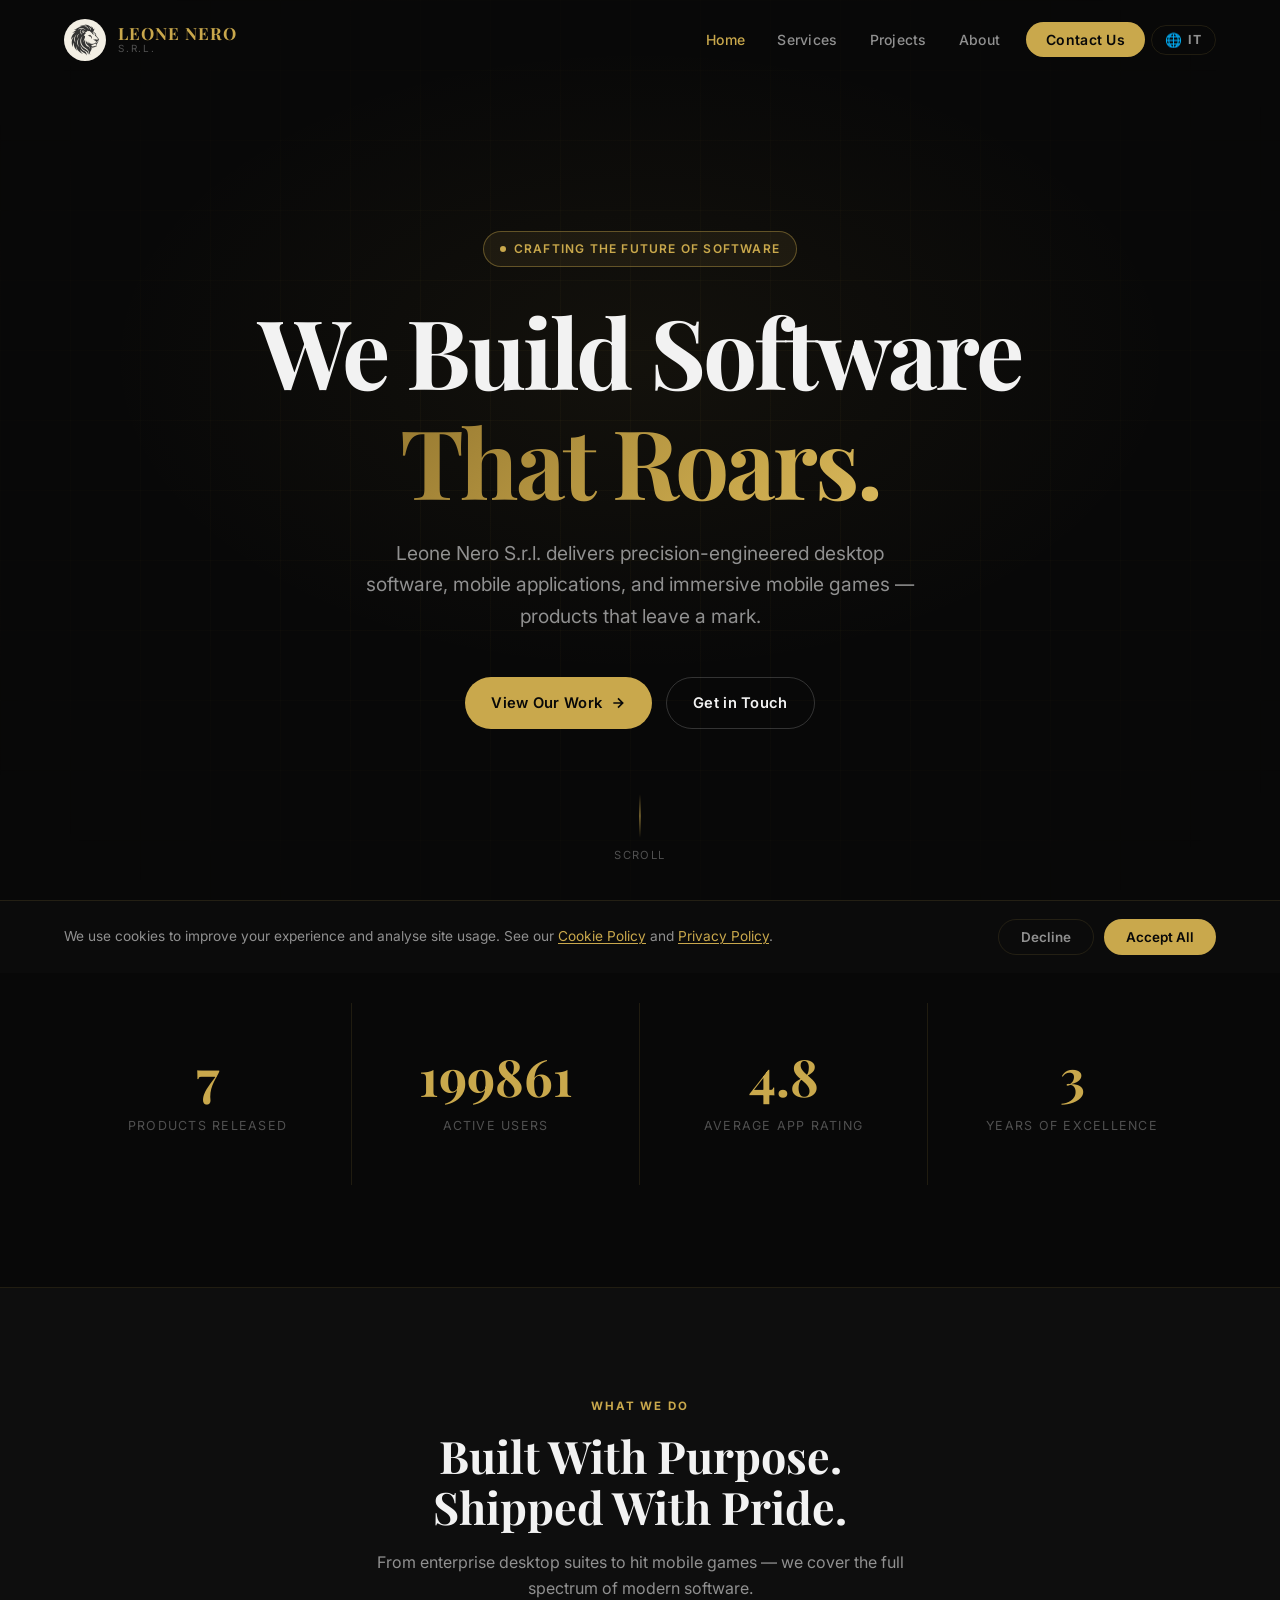
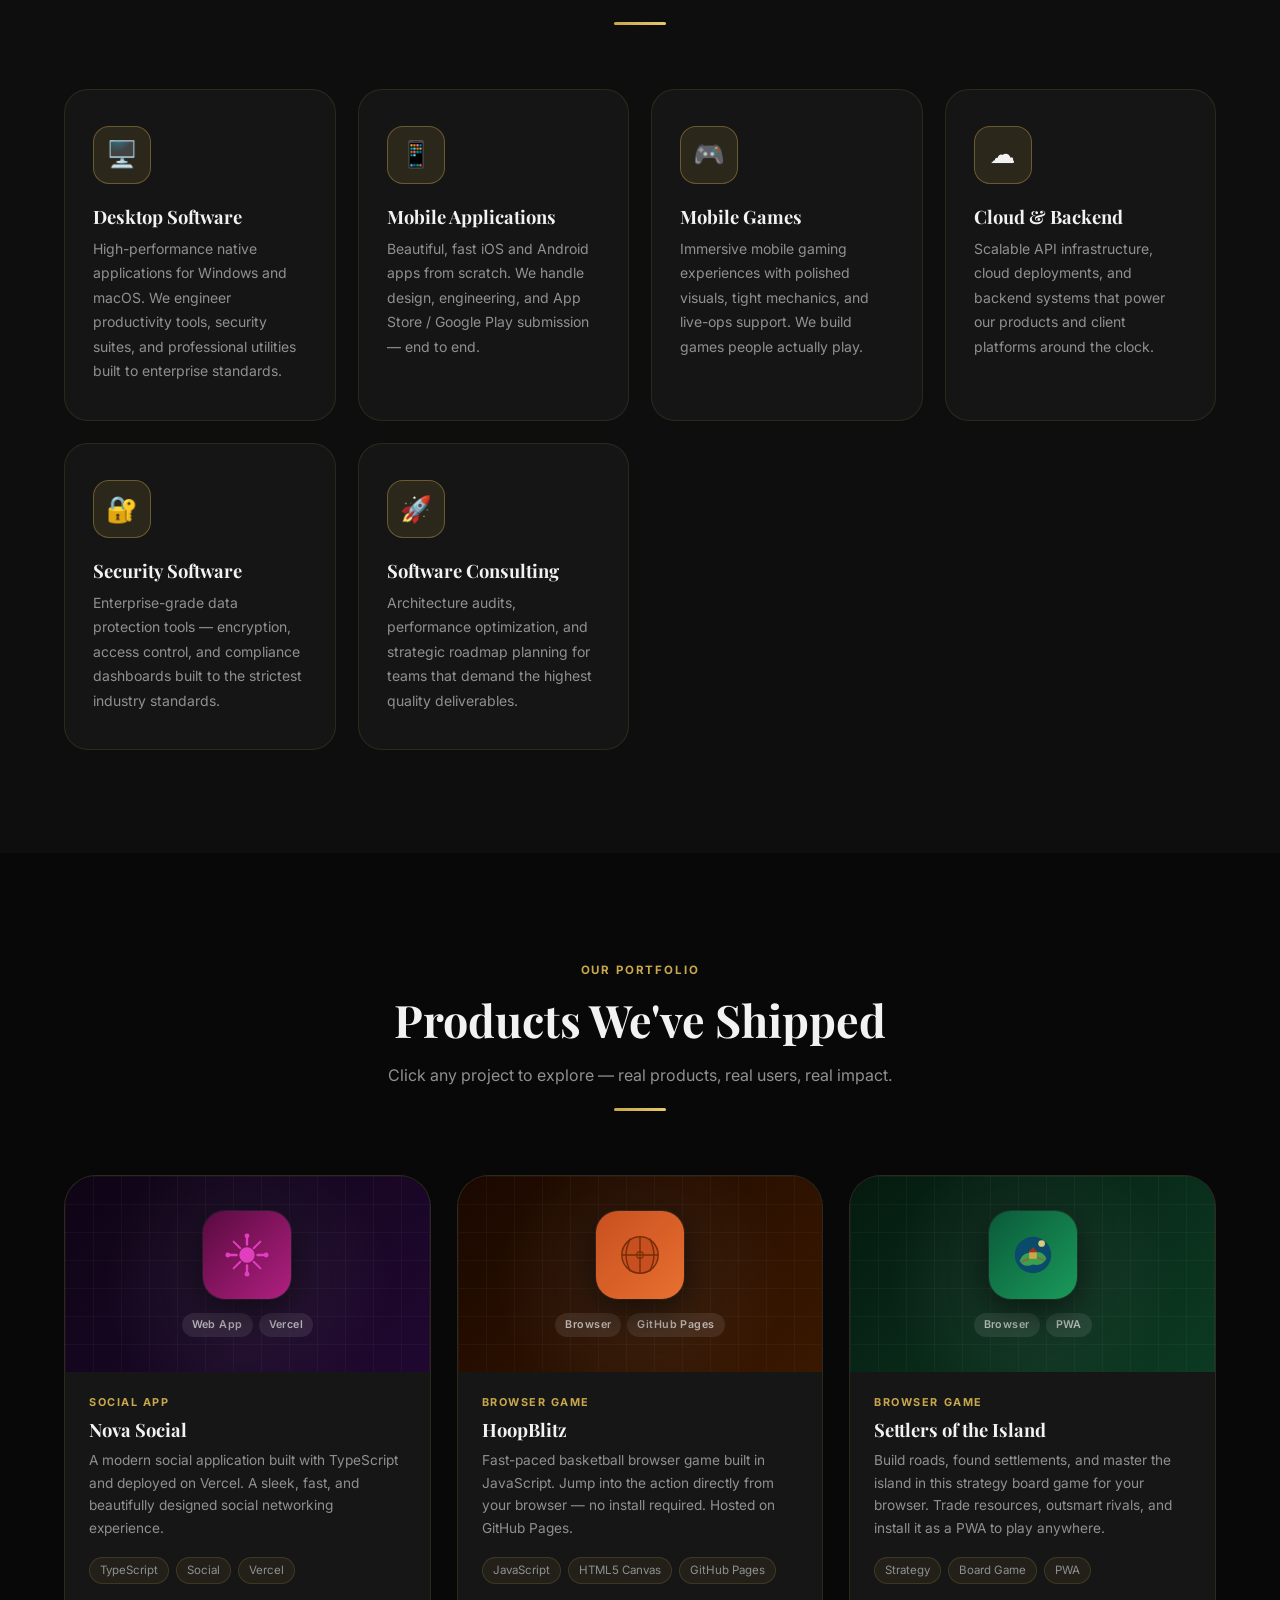
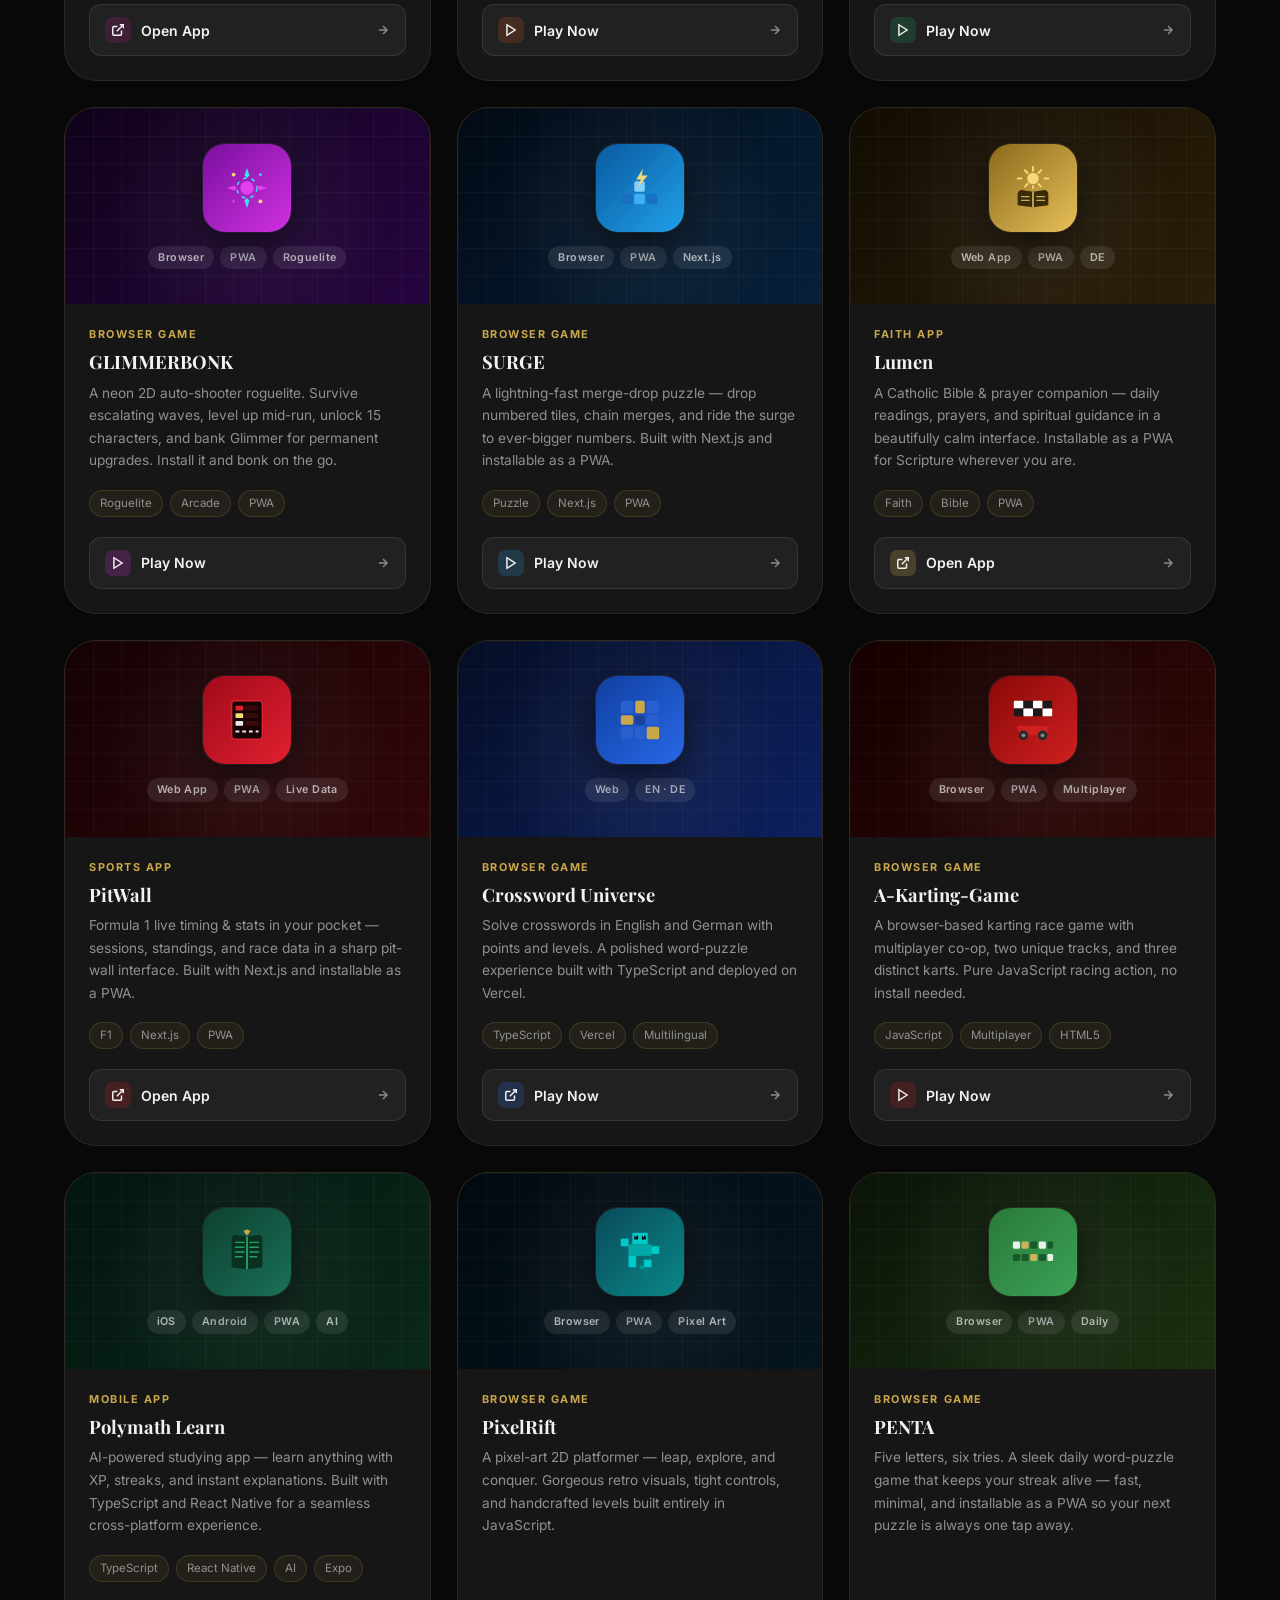
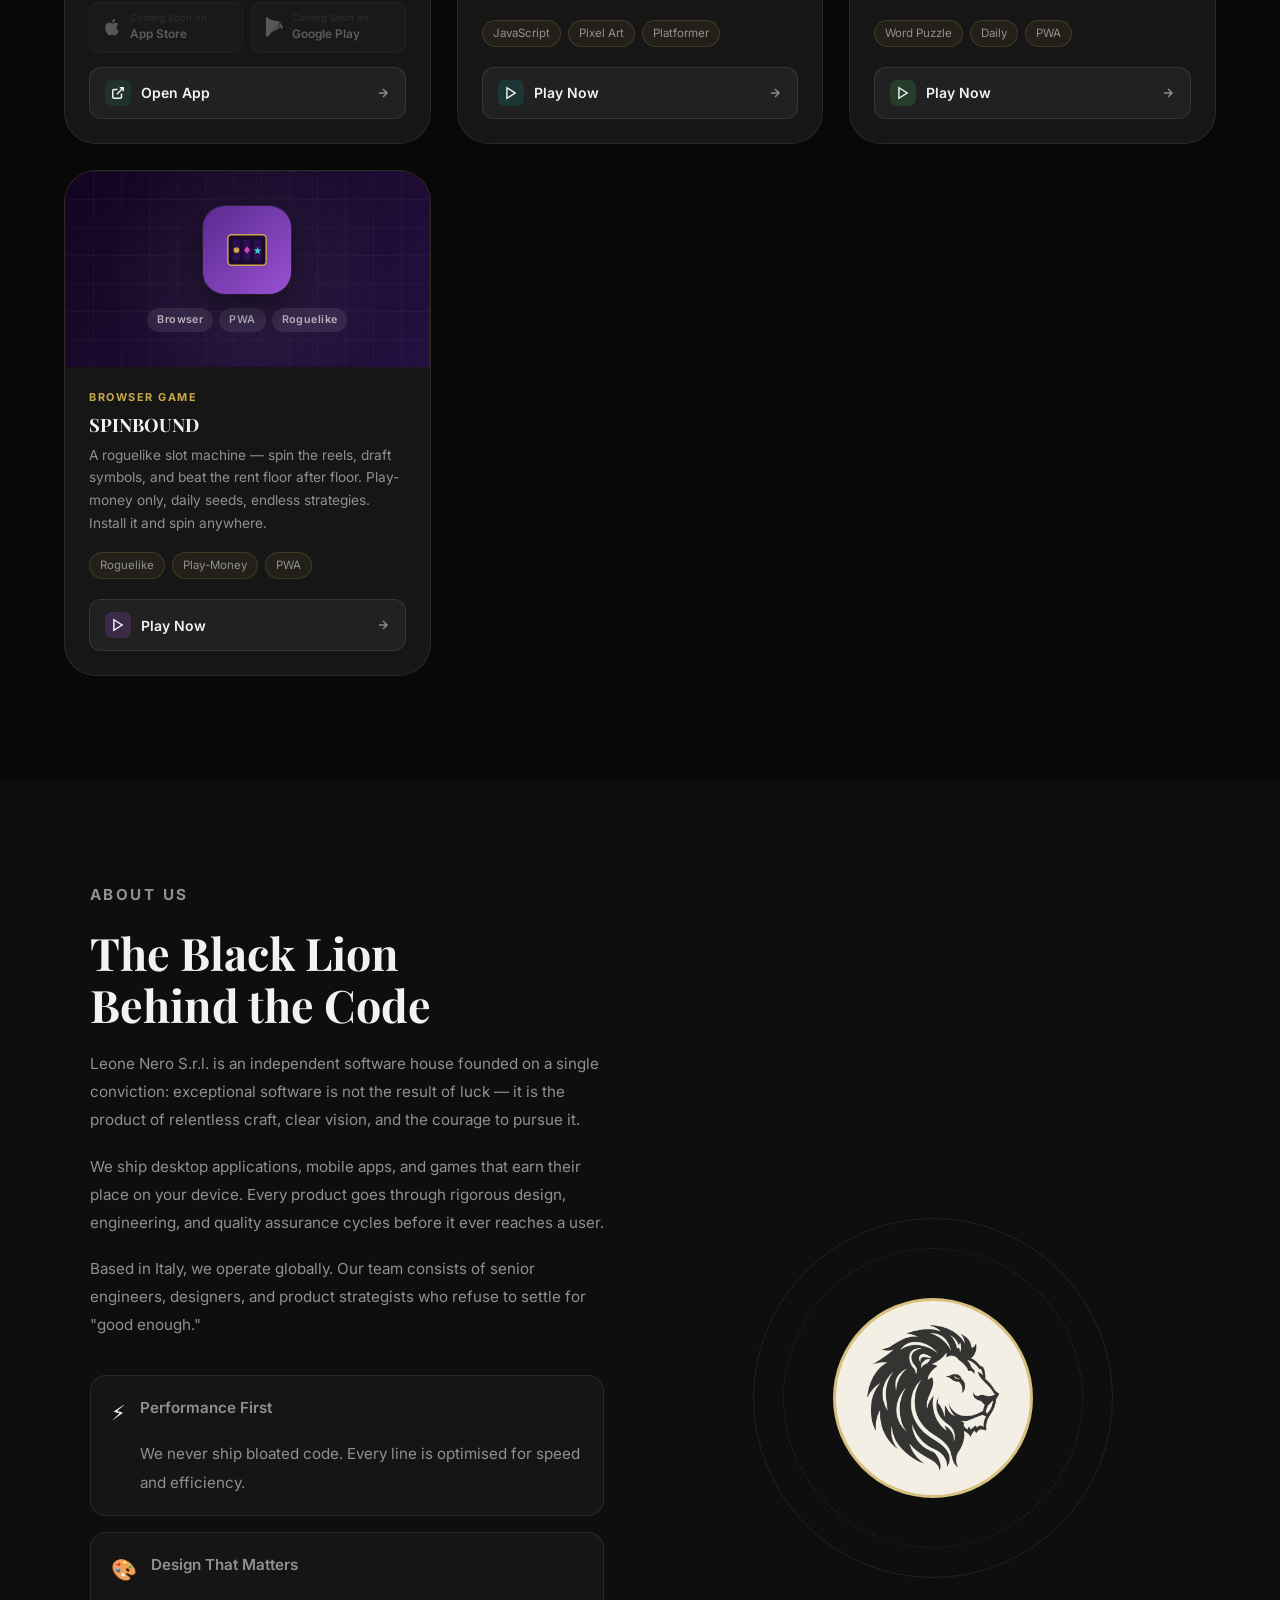
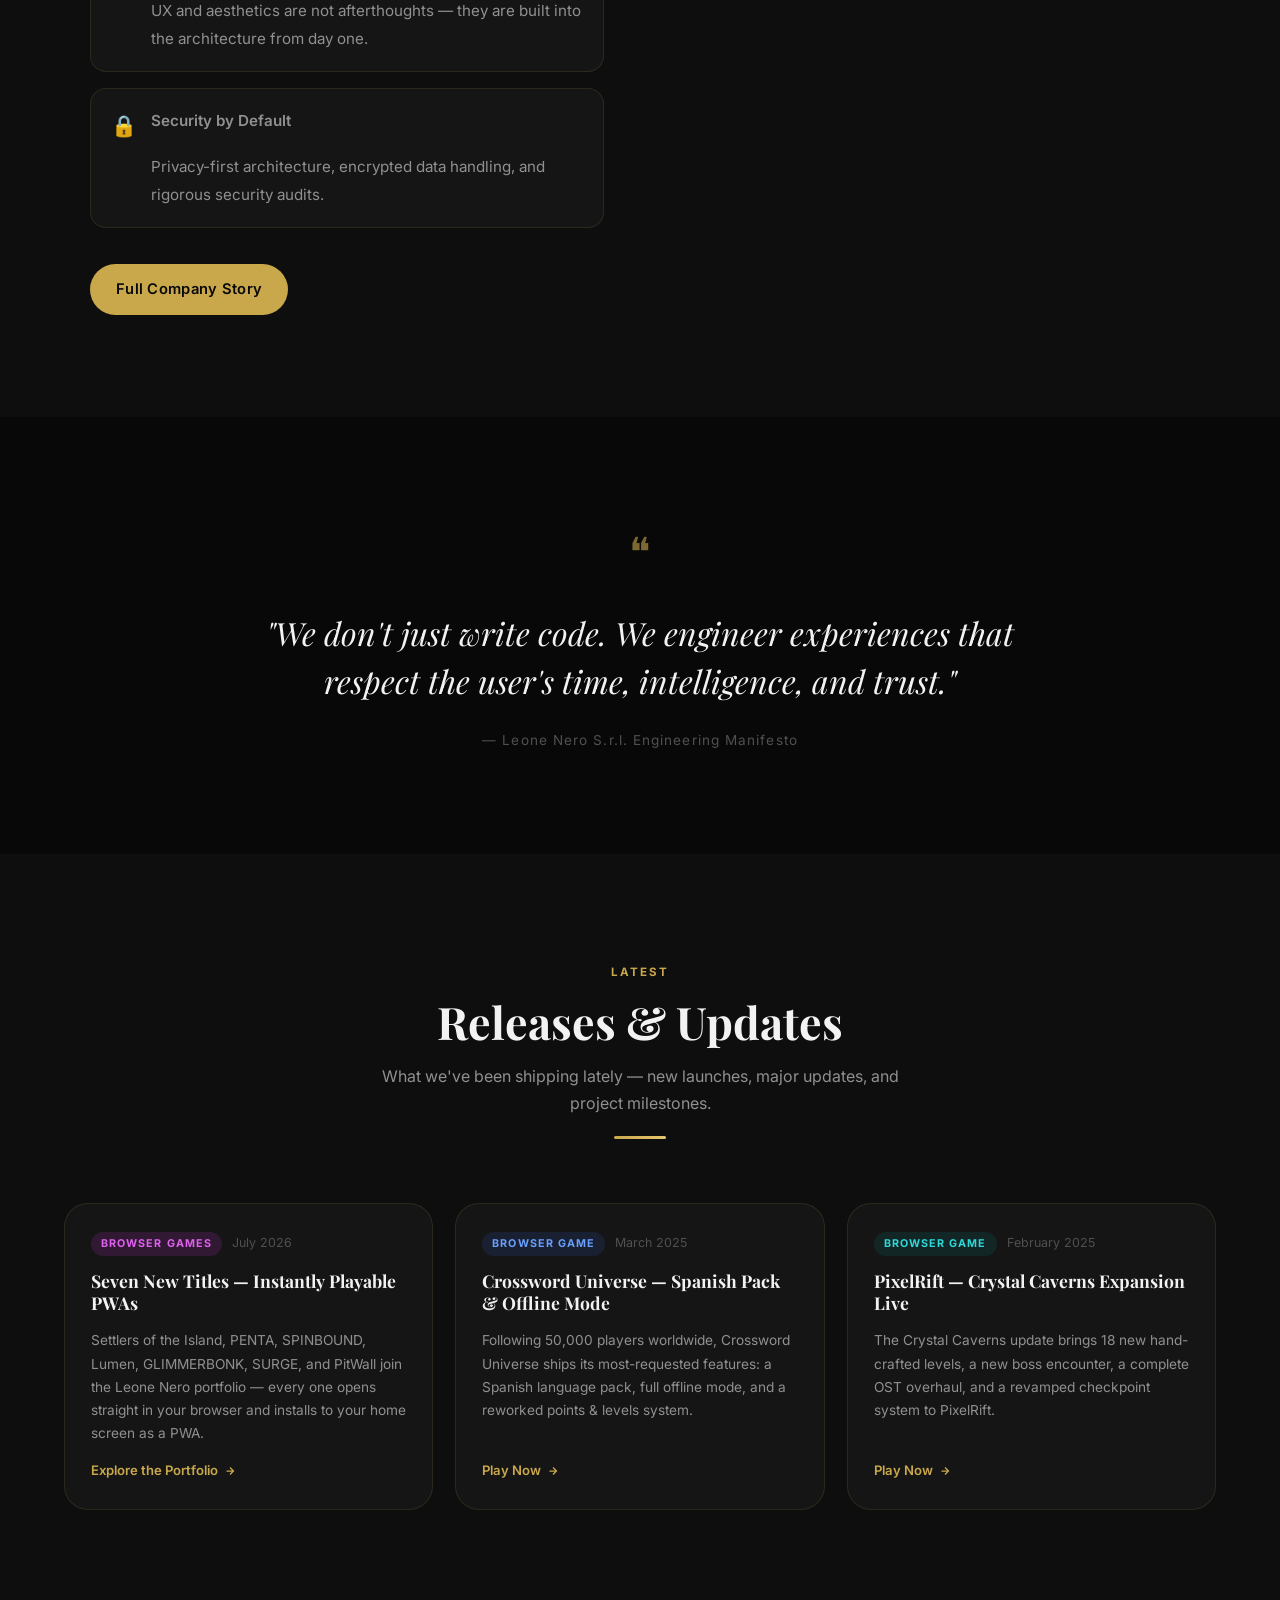
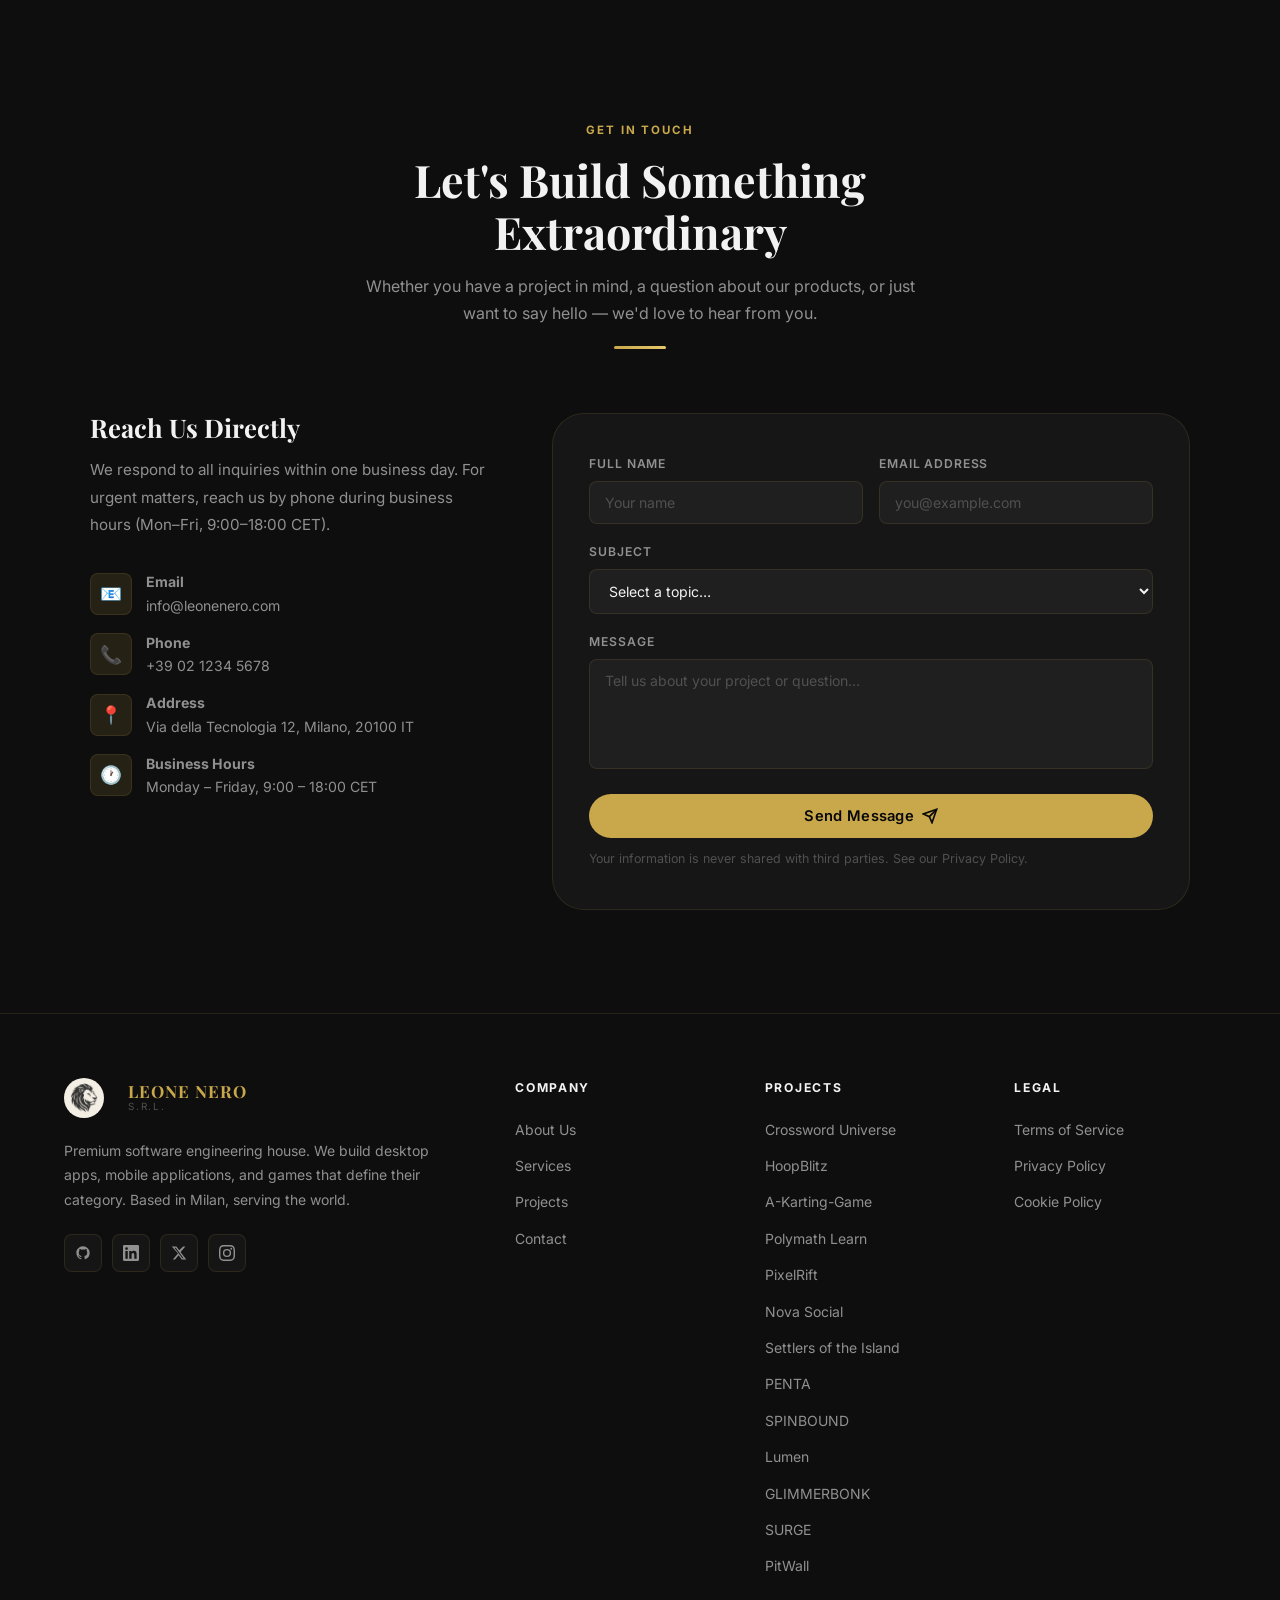
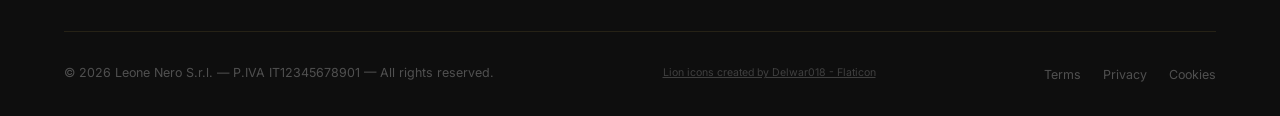
==== commit 379f9261: "Link A-Karting-Game and Polymath Learn cards to live Vercel PWAs Co-Authored-By: Claude Fable 5 <nor" ====
--- a/index.html
+++ b/index.html
@@ -570,7 +570,7 @@
           <div class="app-card-header" style="background:linear-gradient(135deg,#150000 0%,#300808 100%)">
             <div class="app-header-glow" aria-hidden="true"></div>
             <div class="app-header-lines" aria-hidden="true"></div>
-            <a href="https://github.com/markusmuellner13-gif/A-karting-Game" target="_blank" rel="noopener" class="app-icon-btn" aria-label="View A-Karting-Game on GitHub">
+            <a href="https://a-karting-game.vercel.app" target="_blank" rel="noopener" class="app-icon-btn" aria-label="Play A-Karting-Game">
               <div class="app-icon" style="background:linear-gradient(135deg,#8a0808,#cf2020)">
                 <svg width="46" height="46" viewBox="0 0 48 48" aria-hidden="true">
                   <rect x="4"  y="4"  width="10" height="8" fill="white" rx="1"/>
@@ -591,6 +591,7 @@
             </a>
             <div class="app-plat-row">
               <span class="app-plat-badge">Browser</span>
+              <span class="app-plat-badge">PWA</span>
               <span class="app-plat-badge">Multiplayer</span>
             </div>
           </div>
@@ -603,11 +604,11 @@
               <span class="project-tag">Multiplayer</span>
               <span class="project-tag">HTML5</span>
             </div>
-            <a href="https://github.com/markusmuellner13-gif/A-karting-Game" target="_blank" rel="noopener" class="project-cta-btn" aria-label="View A-Karting-Game on GitHub">
+            <a href="https://a-karting-game.vercel.app" target="_blank" rel="noopener" class="project-cta-btn" aria-label="Play A-Karting-Game">
               <span class="project-cta-ico" style="background:rgba(207,32,32,0.2)">
-                <svg width="14" height="14" viewBox="0 0 24 24" fill="currentColor" aria-hidden="true"><path d="M12 2C6.477 2 2 6.484 2 12.017c0 4.425 2.865 8.18 6.839 9.504.5.092.682-.217.682-.483 0-.237-.008-.868-.013-1.703-2.782.605-3.369-1.343-3.369-1.343-.454-1.158-1.11-1.466-1.11-1.466-.908-.62.069-.608.069-.608 1.003.07 1.531 1.032 1.531 1.032.892 1.53 2.341 1.088 2.91.832.092-.647.35-1.088.636-1.338-2.22-.253-4.555-1.113-4.555-4.951 0-1.093.39-1.988 1.029-2.688-.103-.253-.446-1.272.098-2.65 0 0 .84-.27 2.75 1.026A9.564 9.564 0 0112 6.844c.85.004 1.705.115 2.504.337 1.909-1.296 2.747-1.027 2.747-1.027.546 1.379.202 2.398.1 2.651.64.7 1.028 1.595 1.028 2.688 0 3.848-2.339 4.695-4.566 4.943.359.309.678.92.678 1.855 0 1.338-.012 2.419-.012 2.747 0 .268.18.58.688.482A10.019 10.019 0 0022 12.017C22 6.484 17.522 2 12 2z"/></svg>
-              </span>
-              <span data-i18n-key="proj.cta.github">View on GitHub</span>
+                <svg width="14" height="14" viewBox="0 0 24 24" fill="none" stroke="currentColor" stroke-width="2.5" aria-hidden="true"><polygon points="5 3 19 12 5 21 5 3"/></svg>
+              </span>
+              <span data-i18n-key="proj.cta.play">Play Now</span>
               <svg class="project-cta-arrow" width="14" height="14" viewBox="0 0 24 24" fill="none" stroke="currentColor" stroke-width="2.5" aria-hidden="true"><path d="M5 12h14M12 5l7 7-7 7"/></svg>
             </a>
           </div>
@@ -618,7 +619,7 @@
           <div class="app-card-header" style="background:linear-gradient(135deg,#031510 0%,#0a2818 100%)">
             <div class="app-header-glow" aria-hidden="true"></div>
             <div class="app-header-lines" aria-hidden="true"></div>
-            <a href="https://github.com/markusmuellner13-gif/polymath-learn" target="_blank" rel="noopener" class="app-icon-btn" aria-label="View Polymath Learn on GitHub">
+            <a href="https://polymath-learn.vercel.app" target="_blank" rel="noopener" class="app-icon-btn" aria-label="Open Polymath Learn">
               <div class="app-icon" style="background:linear-gradient(135deg,#0c4030,#1a7058)">
                 <svg width="46" height="46" viewBox="0 0 48 48" fill="none" aria-hidden="true">
                   <path d="M8 10 C8 8 10 6 12 6L24 8L36 6 C38 6 40 8 40 10V40L24 42 8 40V10Z" fill="#0a3020"/>
@@ -633,6 +634,7 @@
             <div class="app-plat-row">
               <span class="app-plat-badge">iOS</span>
               <span class="app-plat-badge">Android</span>
+              <span class="app-plat-badge">PWA</span>
               <span class="app-plat-badge">AI</span>
             </div>
           </div>
@@ -662,11 +664,11 @@
                 </div>
               </span>
             </div>
-            <a href="https://github.com/markusmuellner13-gif/polymath-learn" target="_blank" rel="noopener" class="project-cta-btn" aria-label="View Polymath Learn on GitHub">
+            <a href="https://polymath-learn.vercel.app" target="_blank" rel="noopener" class="project-cta-btn" aria-label="Open Polymath Learn">
               <span class="project-cta-ico" style="background:rgba(26,112,88,0.22)">
-                <svg width="14" height="14" viewBox="0 0 24 24" fill="currentColor" aria-hidden="true"><path d="M12 2C6.477 2 2 6.484 2 12.017c0 4.425 2.865 8.18 6.839 9.504.5.092.682-.217.682-.483 0-.237-.008-.868-.013-1.703-2.782.605-3.369-1.343-3.369-1.343-.454-1.158-1.11-1.466-1.11-1.466-.908-.62.069-.608.069-.608 1.003.07 1.531 1.032 1.531 1.032.892 1.53 2.341 1.088 2.91.832.092-.647.35-1.088.636-1.338-2.22-.253-4.555-1.113-4.555-4.951 0-1.093.39-1.988 1.029-2.688-.103-.253-.446-1.272.098-2.65 0 0 .84-.27 2.75 1.026A9.564 9.564 0 0112 6.844c.85.004 1.705.115 2.504.337 1.909-1.296 2.747-1.027 2.747-1.027.546 1.379.202 2.398.1 2.651.64.7 1.028 1.595 1.028 2.688 0 3.848-2.339 4.695-4.566 4.943.359.309.678.92.678 1.855 0 1.338-.012 2.419-.012 2.747 0 .268.18.58.688.482A10.019 10.019 0 0022 12.017C22 6.484 17.522 2 12 2z"/></svg>
-              </span>
-              <span data-i18n-key="proj.cta.github">View on GitHub</span>
+                <svg width="14" height="14" viewBox="0 0 24 24" fill="none" stroke="currentColor" stroke-width="2.5" aria-hidden="true"><path d="M18 13v6a2 2 0 01-2 2H5a2 2 0 01-2-2V8a2 2 0 012-2h6"/><polyline points="15 3 21 3 21 9"/><line x1="10" y1="14" x2="21" y2="3"/></svg>
+              </span>
+              <span data-i18n-key="proj.cta.open">Open App</span>
               <svg class="project-cta-arrow" width="14" height="14" viewBox="0 0 24 24" fill="none" stroke="currentColor" stroke-width="2.5" aria-hidden="true"><path d="M5 12h14M12 5l7 7-7 7"/></svg>
             </a>
           </div>
@@ -1054,8 +1056,8 @@
         <ul class="footer-col-links">
           <li><a href="https://crosswords-orcin-omega.vercel.app"                target="_blank" rel="noopener">Crossword Universe</a></li>
           <li><a href="https://markusmuellner13-gif.github.io/hoopblitz/"        target="_blank" rel="noopener">HoopBlitz</a></li>
-          <li><a href="https://github.com/markusmuellner13-gif/A-karting-Game"   target="_blank" rel="noopener">A-Karting-Game</a></li>
-          <li><a href="https://github.com/markusmuellner13-gif/polymath-learn"   target="_blank" rel="noopener">Polymath Learn</a></li>
+          <li><a href="https://a-karting-game.vercel.app"                        target="_blank" rel="noopener">A-Karting-Game</a></li>
+          <li><a href="https://polymath-learn.vercel.app"                        target="_blank" rel="noopener">Polymath Learn</a></li>
           <li><a href="https://pixelrift-nu.vercel.app"                          target="_blank" rel="noopener">PixelRift</a></li>
           <li><a href="https://nova-phi-liart.vercel.app"                        target="_blank" rel="noopener">Nova Social</a></li>
           <li><a href="https://settlers-of-the-island.vercel.app"                target="_blank" rel="noopener">Settlers of the Island</a></li>
